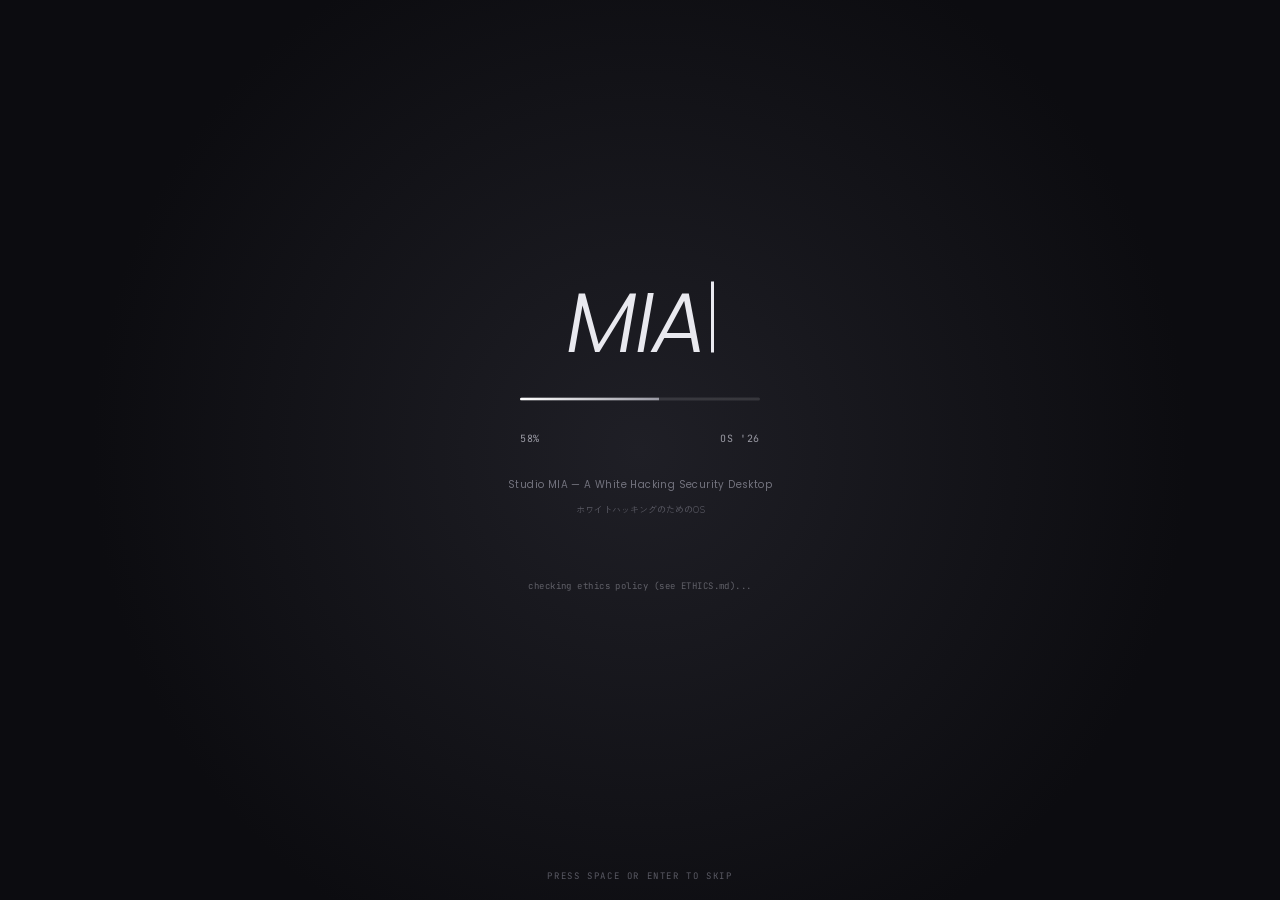
==== mia-os-react.html @ 2aefe8f1 "Sandbox セクションを追加し、mia-os-react をブラウザ向けに移植・書き直し - 旧 React/Babel/360KB バンドル (js/mia-os-react.js) への依存を" ====
<!DOCTYPE html>
<html lang="en">
<head>
<meta charset="UTF-8">
<meta name="viewport" content="width=1200">
<title>MiaOS — White Hacking Security Desktop</title>
<link rel="preconnect" href="https://fonts.googleapis.com">
<link rel="preconnect" href="https://fonts.gstatic.com" crossorigin>
<link href="https://fonts.googleapis.com/css2?family=Poppins:wght@300;400;500;600&family=Zen+Kaku+Gothic+New:wght@400;500&family=JetBrains+Mono:wght@400;500&display=swap" rel="stylesheet">
<style>
:root{
  --t-1:#15151a; --t-2:#3d3d48; --t-3:#73737e; --t-4:#a8a8b2;
  --accent:#15151a; --accent-hover:#000; --accent-soft:rgba(20,20,30,0.08);
  --success:#15151a; --warn:#73737e; --danger:#15151a;
  --surface:rgba(255,255,255,0.62);
  --surface-hi:rgba(255,255,255,0.88);
  --frame:rgba(245,245,248,0.7);
  --frame-hover:rgba(240,240,245,0.9);
  --border:rgba(255,255,255,0.55);
  --border-strong:rgba(255,255,255,0.75);
  --separator:rgba(20,20,30,0.08);
  --hair:rgba(20,20,30,0.06);
  --glass-blur:saturate(180%) blur(40px);
  --glass-shine:linear-gradient(180deg,rgba(255,255,255,0.55),rgba(255,255,255,0) 40%);
  --font-ui:"Poppins","Zen Kaku Gothic New",sans-serif;
  --font-jp:"Zen Kaku Gothic New",sans-serif;
  --font-mono:"JetBrains Mono",ui-monospace,Menlo,Consolas,monospace;
}
*,*:before,*:after{box-sizing:border-box;margin:0;padding:0}
html,body{height:100%;width:100%;overflow:hidden;background:#fff;font-family:var(--font-ui);color:var(--t-1);font-size:13px;-webkit-font-smoothing:antialiased}
button,input,textarea,select{font:inherit;color:inherit}
button{cursor:pointer;background:none;border:0}
a{color:inherit;text-decoration:none}
::selection{background:var(--accent-soft);color:var(--t-1)}

/* ===== Wallpaper ===== */
.wallpaper{position:fixed;inset:0;background:
  radial-gradient(38% 32% at 22% 28%, rgba(20,20,30,0.10), transparent 65%),
  radial-gradient(34% 28% at 78% 18%, rgba(20,20,30,0.07), transparent 65%),
  radial-gradient(42% 32% at 68% 82%, rgba(20,20,30,0.09), transparent 65%),
  radial-gradient(30% 26% at 8% 88%, rgba(20,20,30,0.06), transparent 65%),
  #f6f6f8;z-index:0;overflow:hidden}
.wallpaper:after{content:"";position:absolute;inset:0;pointer-events:none;opacity:.35;background-image:url("data:image/svg+xml;utf8,<svg xmlns='http://www.w3.org/2000/svg' width='220' height='220'><filter id='n'><feTurbulence type='fractalNoise' baseFrequency='.9' numOctaves='2' stitchTiles='stitch'/><feColorMatrix values='0 0 0 0 0 0 0 0 0 0 0 0 0 0 0 0 0 0 .35 0'/></filter><rect width='100%' height='100%' filter='url(%23n)' opacity='.5'/></svg>");mix-blend-mode:multiply}
.wallpaper__mark{position:absolute;left:48px;bottom:14px;font-family:var(--font-ui);font-style:italic;font-weight:300;font-size:160px;color:rgba(20,20,30,0.09);line-height:1;letter-spacing:-0.04em;pointer-events:none;user-select:none;z-index:1}
.wallpaper__vignette{position:absolute;left:0;right:0;bottom:0;height:160px;background:linear-gradient(180deg,rgba(20,20,30,0) 0%,rgba(20,20,30,0.06) 100%);pointer-events:none;z-index:1}

/* ===== Boot ===== */
.boot{position:fixed;inset:0;z-index:9000;background:radial-gradient(circle at 50% 50%,#1f1f26 0%,#0c0c10 70%);display:grid;place-items:center;color:#e9e9ef;transition:opacity .4s,visibility .4s}
.boot.is-done{opacity:0;visibility:hidden;pointer-events:none}
.boot__inner{display:flex;flex-direction:column;align-items:center;gap:32px;transform:translateY(-4%)}
.boot__title{font-size:84px;font-weight:300;font-style:italic;letter-spacing:-0.02em;line-height:1;display:flex;align-items:baseline;color:#e9e9ef}
.boot__cursor{display:inline-block;width:3.4px;height:71px;margin-left:5px;background:#e9e9ef;animation:blink 1.05s steps(2,end) infinite}
@keyframes blink{0%,55%{opacity:1}56%,100%{opacity:0}}
.boot__bar{width:240px;height:3px;border-radius:99px;background:rgba(255,255,255,0.12);overflow:hidden}
.boot__bar-fill{height:100%;width:0;background:linear-gradient(90deg,#fff,#9a9aa4);transition:width .12s linear}
.boot__meta{width:240px;display:flex;justify-content:space-between;font-size:10px;color:#9a9aa4;font-family:var(--font-mono);letter-spacing:.06em}
.boot__sub{font-size:10px;color:#73737e;letter-spacing:.04em}
.boot__sub-ja{font-size:9px;color:#5a5a64;font-family:var(--font-jp);margin-top:-22px}
.boot__loading{font-size:9px;color:rgba(154,154,164,0.55);font-family:var(--font-mono);letter-spacing:.05em;height:14px;margin-top:32px;text-align:center}
.boot__skip{position:absolute;bottom:18px;left:50%;transform:translateX(-50%);font-size:9px;color:#5a5a64;letter-spacing:.18em;text-transform:uppercase;font-family:var(--font-mono)}

/* ===== Menubar ===== */
.menubar{position:fixed;top:0;left:0;right:0;height:32px;z-index:200;background:linear-gradient(180deg,rgba(255,255,255,0.7),rgba(255,255,255,0.4));backdrop-filter:var(--glass-blur);-webkit-backdrop-filter:var(--glass-blur);border-bottom:1px solid rgba(255,255,255,0.45);box-shadow:0 1px 0 rgba(255,255,255,0.6) inset,0 1px 0 rgba(20,20,30,0.06);display:flex;align-items:center;padding:0 14px;font-size:12px;font-weight:500}
.menubar__group{display:flex;align-items:center;gap:0;position:relative}
.menubar__brand{display:flex;align-items:center;gap:8px;padding:0 10px;height:24px;border-radius:6px;font-weight:600;letter-spacing:.02em}
.menubar__brand-mark{width:14px;height:14px;border-radius:50%;background:radial-gradient(circle at 30% 30%,#fff 0%,#d4d4dd 35%,#15151a 100%);box-shadow:0 0 0 1px rgba(0,0,0,0.05)}
.menubar__item{height:24px;padding:0 10px;border-radius:6px;display:inline-flex;align-items:center;color:var(--t-1);font-weight:500;transition:background .15s,color .15s}
.menubar__item:hover,.menubar__item.is-open{background:#15151a;color:#fff}
.menubar__time{font-family:var(--font-mono);font-size:11px;letter-spacing:0;padding:0 10px;color:var(--t-1)}
.menubar__spacer{flex:1}
.menubar__dropdown{position:absolute;top:30px;min-width:240px;background:linear-gradient(180deg,rgba(255,255,255,0.92),rgba(255,255,255,0.78));backdrop-filter:var(--glass-blur);-webkit-backdrop-filter:var(--glass-blur);border:1px solid rgba(255,255,255,0.7);border-radius:10px;box-shadow:0 1px 0 rgba(255,255,255,0.8) inset,0 12px 36px rgba(20,20,30,0.22),0 30px 80px -20px rgba(20,20,30,0.3);padding:6px;font-size:13px;z-index:210}
.menubar__dropdown .row{padding:6px 10px;border-radius:5px;display:flex;justify-content:space-between;align-items:center;color:var(--t-1);cursor:pointer}
.menubar__dropdown .row:hover{background:linear-gradient(#15151a,#000);color:#fff}
.menubar__dropdown .row.dim{color:var(--t-4);pointer-events:none}
.menubar__dropdown .kbd{font-family:var(--font-mono);font-size:11px;color:var(--t-3)}
.menubar__dropdown .row:hover .kbd{color:rgba(255,255,255,0.85)}
.menubar__dropdown .check{width:12px;display:inline-block;text-align:center}
.menubar__dropdown hr{border:0;border-top:1px solid var(--hair);margin:5px 4px}

/* ===== Dock ===== */
.dock-wrap{position:fixed;left:0;right:0;bottom:14px;z-index:150;display:flex;justify-content:center;pointer-events:none}
.dock{display:flex;align-items:flex-end;gap:6px;padding:8px;background:linear-gradient(180deg,rgba(255,255,255,0.55),rgba(255,255,255,0.32));backdrop-filter:var(--glass-blur);-webkit-backdrop-filter:var(--glass-blur);border:1px solid rgba(255,255,255,0.7);border-radius:22px;box-shadow:inset 0 1px 0 rgba(255,255,255,0.85),inset 0 -1px 0 rgba(20,20,30,0.06),0 12px 32px rgba(20,20,30,0.22),0 24px 64px -12px rgba(20,20,30,0.32);pointer-events:auto}
.dock-app{position:relative;width:54px;height:54px;border-radius:13px;display:grid;place-items:center;color:#fff;font-family:var(--font-mono);font-size:18px;font-weight:600;cursor:pointer;transition:transform .25s cubic-bezier(.2,.8,.3,1);box-shadow:inset 0 0 0 1px rgba(255,255,255,0.18),0 4px 12px rgba(0,0,0,0.12);overflow:hidden}
.dock-app:before{content:"";position:absolute;inset:0;background:linear-gradient(rgba(255,255,255,0.35),rgba(255,255,255,0) 45%);border-radius:13px;pointer-events:none}
.dock-app:hover{transform:scale(1.18) translateY(-6px)}
.dock-app__indicator{position:absolute;left:50%;bottom:-7px;transform:translateX(-50%);width:5px;height:5px;border-radius:50%;background:rgba(21,21,26,0.7);opacity:0;transition:opacity .2s}
.dock-app.is-open .dock-app__indicator{opacity:1}
.dock-app__tooltip{position:absolute;left:50%;bottom:calc(100% + 10px);transform:translateX(-50%) translateY(4px);padding:6px 10px;background:rgba(20,20,28,0.85);color:#fff;border-radius:6px;font-size:11px;white-space:nowrap;opacity:0;pointer-events:none;transition:opacity .15s,transform .15s;font-weight:500}
.dock-app__tooltip .ja{font-family:var(--font-jp);opacity:.7;margin-left:6px;font-size:10px}
.dock-app:hover .dock-app__tooltip{opacity:1;transform:translateX(-50%) translateY(0)}
/* tile colors — pure grayscale */
.dock-app[data-id=welcome]{background:linear-gradient(180deg,#3d3d45,#15151a)}
.dock-app[data-id=terminal]{background:linear-gradient(180deg,#1a1a1f,#000)}
.dock-app[data-id=hash]{background:linear-gradient(180deg,#5a5a62,#2a2a30)}
.dock-app[data-id=encoder]{background:linear-gradient(180deg,#4d4d55,#1f1f24)}
.dock-app[data-id=netinfo]{background:linear-gradient(180deg,#56565e,#26262c)}
.dock-app[data-id=portscan]{background:linear-gradient(180deg,#6a6a72,#363640)}
.dock-app[data-id=portref]{background:linear-gradient(180deg,#7a7a82,#42424a)}
.dock-app[data-id=logs]{background:linear-gradient(180deg,#2f2f36,#0d0d12)}
.dock-app[data-id=ethics]{background:linear-gradient(180deg,#84848c,#4a4a52)}
.dock-app[data-id=finder]{background:linear-gradient(180deg,#fafafa,#cfcfd5);color:#15151a;font-size:22px}
.dock-app[data-id=finder]:before{background:linear-gradient(rgba(255,255,255,0.85),rgba(255,255,255,0) 45%)}
.dock-app[data-id=trash]{background:rgba(255,255,255,0.45);box-shadow:inset 0 0 0 1px rgba(20,20,30,0.1),inset 0 1px 0 rgba(255,255,255,0.7),0 4px 12px rgba(0,0,0,0.06);color:#3d3d48}
.dock-app[data-id=trash]:before{background:linear-gradient(rgba(255,255,255,0.65),rgba(255,255,255,0) 40%)}
.dock__sep{align-self:center;width:1px;height:42px;background:rgba(20,20,30,0.14);margin:0 4px}

/* Finder app */
.finder{display:flex;height:100%;margin:-20px -22px;font-size:13px}
.finder__side{width:180px;border-right:1px solid var(--hair);background:rgba(252,252,254,0.7);padding:14px 8px;flex-shrink:0;overflow:auto}
.finder__side h4{font-family:var(--font-mono);font-size:9px;letter-spacing:.18em;text-transform:uppercase;color:var(--t-3);margin:8px 8px 6px;font-weight:500}
.finder__side .item{padding:6px 10px;border-radius:6px;color:var(--t-2);display:flex;align-items:center;gap:8px;font-weight:500;cursor:pointer;font-size:12.5px}
.finder__side .item:hover{background:rgba(20,20,30,0.04);color:var(--t-1)}
.finder__side .item.is-active{background:var(--accent-soft);color:var(--accent)}
.finder__main{flex:1;padding:14px 18px;overflow:auto}
.finder__head{display:flex;justify-content:space-between;align-items:baseline;margin-bottom:10px}
.finder__head h3{font-size:18px;font-weight:500;letter-spacing:-0.01em}
.finder__crumb{color:var(--t-3);font-family:var(--font-mono);font-size:11px}
.finder__grid{display:grid;grid-template-columns:repeat(auto-fill,minmax(98px,1fr));gap:14px;padding:6px 0}
.finder__cell{display:flex;flex-direction:column;align-items:center;gap:6px;cursor:pointer;padding:6px 4px;border-radius:8px;transition:background .15s}
.finder__cell:hover{background:rgba(20,20,30,0.04)}
.finder__cell .ico{width:54px;height:54px;border-radius:10px;background:linear-gradient(180deg,#e8e8ee,#bcbcc4);display:grid;place-items:center;font-family:var(--font-mono);font-size:13px;font-weight:600;color:#fff;box-shadow:inset 0 0 0 1px rgba(255,255,255,0.4),0 2px 6px rgba(0,0,0,0.08)}
.finder__cell .ico.folder{background:linear-gradient(180deg,#5a5a62,#15151a)}
.finder__cell .ico.app{background:linear-gradient(180deg,#646464,#15151a);font-size:18px}
.finder__cell .ico.file{background:linear-gradient(180deg,#fff,#cfcfd5);color:var(--t-1)}
.finder__cell .name{font-size:11px;color:var(--t-1);text-align:center;line-height:1.3;word-break:break-all}

/* ===== Window ===== */
.windows{position:fixed;inset:32px 0 0;z-index:50;pointer-events:none}
.window{position:absolute;background:linear-gradient(180deg,rgba(255,255,255,0.82),rgba(255,255,255,0.6));backdrop-filter:var(--glass-blur);-webkit-backdrop-filter:var(--glass-blur);border:1px solid rgba(255,255,255,0.7);border-radius:14px;box-shadow:inset 0 1px 0 rgba(255,255,255,0.85),inset 0 -1px 0 rgba(20,20,30,0.04),0 12px 32px rgba(20,20,30,0.22),0 60px 120px -20px rgba(20,20,30,0.32);display:flex;flex-direction:column;pointer-events:auto;overflow:hidden;animation:winIn .3s cubic-bezier(.2,.8,.3,1)}
@keyframes winIn{from{opacity:0;transform:scale(.94) translateY(8px)}to{opacity:1;transform:scale(1) translateY(0)}}
.window.is-closing{animation:winOut .22s cubic-bezier(.4,0,.6,1) forwards}
@keyframes winOut{to{opacity:0;transform:scale(.96) translateY(4px)}}
.window__chrome{height:38px;flex-shrink:0;display:flex;align-items:center;padding:0 12px;gap:0;background:linear-gradient(rgba(255,255,255,0.6),rgba(255,255,255,0.1));border-bottom:1px solid rgba(20,20,30,0.06);user-select:none;cursor:grab}
.window__chrome.is-dragging{cursor:grabbing}
.tlights{flex-shrink:0;width:78px;display:flex;gap:8px}
.tl{width:12px;height:12px;border-radius:50%;display:grid;place-items:center;cursor:pointer;box-shadow:inset 0 0 0 .5px rgba(0,0,0,0.18)}
.tl[data-act=close]{background:#bcbcc4}
.tl[data-act=min]{background:#cfcfd5}
.tl[data-act=max]{background:#bcbcc4}
.window__chrome:hover .tl[data-act=close]{background:#15151a}
.window__chrome:hover .tl[data-act=min]{background:#3d3d48}
.window__chrome:hover .tl[data-act=max]{background:#73737e}
.window__chrome:hover .tl svg{stroke:#fff}
.tl svg{width:8px;height:8px;opacity:0;transition:opacity .15s}
.window__chrome:hover .tl svg{opacity:1}
.window__title{flex:1;text-align:center;font-weight:600;font-size:13px;color:var(--t-1);white-space:nowrap;overflow:hidden;text-overflow:ellipsis}
.window__title .ja{font-family:var(--font-jp);color:var(--t-3);font-size:11px;font-weight:500;margin-left:6px}
.window__chrome-spacer{width:78px;flex-shrink:0}
.window__body{flex:1;background:rgba(255,255,255,0.58);overflow:auto;padding:20px 22px}
.window__body::-webkit-scrollbar,.scroll::-webkit-scrollbar{width:9px;height:9px}
.window__body::-webkit-scrollbar-thumb,.scroll::-webkit-scrollbar-thumb{background:rgba(20,20,30,0.18);border-radius:99px}

/* ===== Common widgets ===== */
.app-header{display:flex;flex-direction:column;gap:4px;margin-bottom:14px}
.app-header h1{font-size:24px;font-weight:500;letter-spacing:-0.01em;color:var(--t-1);line-height:1.1}
.app-header h1 .scale{font-size:1em}
.app-sub{color:var(--t-3);font-size:12px;font-family:var(--font-mono);letter-spacing:.04em}
.hr{height:1px;background:var(--separator);margin:14px 0}
.muted{color:var(--t-3)}
.dim{color:var(--t-4)}
.accent{color:var(--accent)}
.warn{color:var(--warn)}
.danger{color:var(--danger)}
.success{color:var(--success)}
.label{font-family:var(--font-mono);font-size:10px;letter-spacing:.18em;text-transform:uppercase;color:var(--t-3);margin-bottom:6px;display:block}
.input,.textarea{width:100%;padding:9px 11px;border:1px solid rgba(20,20,30,0.08);background:rgba(245,245,248,0.85);color:var(--t-1);border-radius:8px;outline:none;font-size:13px;transition:background .15s,border-color .15s,box-shadow .15s}
.input:focus,.textarea:focus{background:rgba(240,240,245,0.95);border-color:rgba(58,77,255,0.45);box-shadow:0 0 0 3px rgba(58,77,255,0.1)}
.textarea{resize:vertical;font-family:var(--font-mono);min-height:120px;line-height:1.5}
.textarea--mono{font-family:var(--font-mono)}
.btn{display:inline-flex;align-items:center;gap:6px;padding:8px 14px;border-radius:8px;background:#15151a;color:#fff;font-size:12px;font-weight:500;transition:background .15s,transform .15s}
.btn:hover{background:#3d3d48;transform:translateY(-1px)}
.btn:active{background:#0a0a0c;transform:translateY(0)}
.btn--ghost{background:transparent;color:var(--t-1);border:1px solid rgba(20,20,30,0.12)}
.btn--ghost:hover{background:rgba(20,20,30,0.04)}
.btn--accent{background:var(--accent)}
.btn--accent:hover{background:var(--accent-hover)}
.btn--danger{background:var(--danger)}
.btn[disabled]{opacity:.4;pointer-events:none}
.btn-row{display:flex;gap:8px;flex-wrap:wrap;margin:10px 0}
.kv-table{width:100%;border-collapse:collapse;font-size:12px}
.kv-table th,.kv-table td{text-align:left;padding:8px 10px;border-bottom:1px solid var(--hair)}
.kv-table th{font-family:var(--font-mono);font-size:10px;letter-spacing:.14em;text-transform:uppercase;color:var(--t-3);font-weight:500;background:rgba(245,245,248,0.6);position:sticky;top:0}
.kv-table td.mono{font-family:var(--font-mono);font-size:11px}
.tag{display:inline-flex;align-items:center;padding:2px 8px;border-radius:99px;font-family:var(--font-mono);font-size:10px;letter-spacing:.08em;background:rgba(20,20,30,0.06);color:var(--t-2)}
.banner{padding:10px 12px;border-radius:8px;border:1px solid rgba(20,20,30,0.12);background:rgba(20,20,30,0.04);color:var(--t-2);font-size:11.5px;line-height:1.6;margin:10px 0;backdrop-filter:blur(8px);-webkit-backdrop-filter:blur(8px)}
.banner.warn{border-color:rgba(20,20,30,0.18);background:rgba(20,20,30,0.06);color:var(--t-2)}
.banner.warn:before{content:"⚠ ";color:var(--t-1);font-weight:600}
.banner.danger{border-color:rgba(20,20,30,0.3);background:rgba(20,20,30,0.08);color:var(--t-1);font-weight:500}
.banner.danger:before{content:"! ";color:var(--t-1);font-weight:700}
.banner b{color:var(--t-1);font-weight:600}
.code{font-family:var(--font-mono);font-size:11.5px;line-height:1.6;background:rgba(20,20,30,0.04);padding:10px 12px;border-radius:8px;white-space:pre-wrap;word-break:break-all}

/* ===== Spotlight ===== */
.spot-back{position:fixed;inset:0;z-index:300;background:rgba(20,20,28,0.18);backdrop-filter:blur(8px);-webkit-backdrop-filter:blur(8px);display:flex;justify-content:center;padding-top:18vh;opacity:0;visibility:hidden;transition:opacity .18s,visibility .18s}
.spot-back.is-open{opacity:1;visibility:visible}
.spot{width:560px;max-width:90vw;background:linear-gradient(180deg,rgba(255,255,255,0.92),rgba(255,255,255,0.78));backdrop-filter:var(--glass-blur);-webkit-backdrop-filter:var(--glass-blur);border:1px solid rgba(255,255,255,0.7);border-radius:14px;box-shadow:inset 0 1px 0 rgba(255,255,255,0.85),0 1px 0 rgba(255,255,255,0.4),0 30px 80px rgba(20,20,30,0.3),0 60px 120px -20px rgba(20,20,30,0.4);transform:scale(.96) translateY(-6px);transition:transform .18s cubic-bezier(.2,.8,.3,1);overflow:hidden}
.spot-back.is-open .spot{transform:scale(1) translateY(0)}
.spot__input{width:100%;padding:18px 22px;font-size:22px;font-style:italic;font-weight:300;font-family:var(--font-ui);background:transparent;border:0;outline:none;color:var(--t-1)}
.spot__input::placeholder{color:var(--t-4)}
.spot__results{max-height:50vh;overflow:auto;border-top:1px solid var(--hair)}
.spot__row{display:grid;grid-template-columns:32px 1fr auto;align-items:center;gap:14px;padding:10px 16px;font-size:13px;cursor:pointer}
.spot__row:hover,.spot__row.is-active{background:linear-gradient(#15151a,#000);color:#fff}
.spot__row .ico{width:28px;height:28px;border-radius:7px;background:#15151a;color:#fff;display:grid;place-items:center;font-family:var(--font-mono);font-weight:600;font-size:11px}
.spot__row .name{font-weight:500}
.spot__row .ja{color:var(--t-3);font-family:var(--font-jp);margin-left:8px;font-size:11px}
.spot__row.is-active .ja{color:rgba(255,255,255,0.78)}
.spot__row .kbd{font-family:var(--font-mono);font-size:11px;color:var(--t-3)}
.spot__row.is-active .kbd{color:rgba(255,255,255,0.78)}
.spot__empty{padding:18px 22px;color:var(--t-3);font-size:12px}

/* ===== Notification ===== */
.notif{position:fixed;top:42px;right:14px;z-index:180;width:300px;background:rgba(255,255,255,0.92);backdrop-filter:blur(28px);-webkit-backdrop-filter:blur(28px);border:1px solid rgba(255,255,255,0.55);border-radius:13px;padding:12px 14px;box-shadow:0 4px 12px rgba(20,20,30,0.12);transform:translateX(calc(100% + 30px));opacity:0;transition:transform .35s cubic-bezier(.2,.8,.3,1),opacity .35s}
.notif.is-open{transform:translateX(0);opacity:1}
.notif__title{display:flex;justify-content:space-between;font-size:12px;font-weight:600;color:var(--t-1)}
.notif__time{font-family:var(--font-mono);color:var(--t-3);font-size:9px;font-weight:400}
.notif__body{margin-top:4px;font-size:11.5px;color:var(--t-2);line-height:1.55}
.notif__body .ja{font-family:var(--font-jp);color:var(--t-3);display:block;margin-top:4px;font-size:11px}

/* ===== App-specific ===== */
/* Terminal */
.term{display:flex;flex-direction:column;height:100%;font-family:var(--font-mono);font-size:12px}
.term__scroll{flex:1;overflow:auto;line-height:1.55;padding:0 4px;white-space:pre-wrap;word-break:break-word}
.term__line{padding:0;margin:0}
.term__prompt-line{color:var(--accent)}
.term__input-row{display:flex;align-items:center;gap:8px;padding-top:10px;border-top:1px solid var(--hair);margin-top:8px}
.term__prompt{color:var(--accent);font-weight:500}
.term__input{flex:1;background:transparent;border:0;outline:none;font-family:inherit;font-size:inherit;color:var(--t-1);padding:4px 0}

/* Hash Tool */
.hash-out{display:grid;grid-template-columns:80px 1fr;gap:10px;align-items:center;margin-top:6px}
.hash-out .lbl{font-family:var(--font-mono);font-size:11px;letter-spacing:.05em}
.hash-out .lbl.warn{color:var(--warn)}
.hash-out .lbl.acc{color:var(--accent)}
.hash-out input{font-family:var(--font-mono);font-size:11px;padding:6px 9px;background:rgba(245,245,248,0.85);border:1px solid rgba(20,20,30,0.06);border-radius:6px;color:var(--t-2)}
.cmp-status{padding:6px 10px;border-radius:6px;font-family:var(--font-mono);font-size:11px;display:inline-block}

/* Encoder */
.enc-modes{display:flex;gap:14px;flex-wrap:wrap;margin-bottom:8px}
.enc-modes label{display:inline-flex;align-items:center;gap:6px;cursor:pointer;font-size:12px}
.enc-modes input{accent-color:var(--accent)}

/* Net Info */
.net-table{width:100%;font-size:11px;font-family:var(--font-mono);border-collapse:collapse}
.net-table th,.net-table td{padding:6px 8px;text-align:left;border-bottom:1px solid var(--hair)}
.net-table th{font-size:10px;text-transform:uppercase;letter-spacing:.12em;color:var(--t-3);font-weight:500;background:rgba(245,245,248,0.6)}
.net-fam{font-weight:600}
.net-fam.ipv4{color:var(--t-1)}
.net-fam.ipv6{color:var(--t-2);font-style:italic}
.net-fam.mac{color:var(--t-3);letter-spacing:.05em}
.net-flags{color:var(--t-3);font-size:10px}

/* Port Scanner */
.ps-grid{display:grid;grid-template-columns:140px 1fr;gap:10px 14px;align-items:center;margin:10px 0}
.ps-progress{height:4px;background:rgba(20,20,30,0.08);border-radius:99px;overflow:hidden;margin:6px 0;position:relative}
.ps-progress__fill{height:100%;width:0;background:var(--accent);transition:width .15s}
.ps-progress__label{position:absolute;left:50%;top:-18px;transform:translateX(-50%);font-family:var(--font-mono);font-size:10px;color:var(--t-3)}
.ps-results{margin-top:8px}
.ps-modal-back{position:fixed;inset:0;background:rgba(20,20,28,0.4);backdrop-filter:blur(6px);-webkit-backdrop-filter:blur(6px);z-index:400;display:grid;place-items:center}
.ps-modal{width:480px;max-width:92vw;background:linear-gradient(180deg,rgba(255,255,255,0.94),rgba(255,255,255,0.8));backdrop-filter:var(--glass-blur);-webkit-backdrop-filter:var(--glass-blur);border:1px solid rgba(255,255,255,0.75);border-radius:14px;padding:24px;box-shadow:inset 0 1px 0 rgba(255,255,255,0.85),0 30px 80px rgba(20,20,30,0.35)}
.ps-modal h3{color:var(--t-1);font-size:16px;font-weight:600;margin-bottom:6px}
.ps-modal .ja{color:var(--t-3);font-family:var(--font-jp);font-size:13px;margin-bottom:14px}
.ps-modal .body{font-size:12px;color:var(--t-2);line-height:1.6;margin:14px 0}

/* Port Reference */
.pr-search{margin:8px 0 12px}
.pr-table{width:100%;border-collapse:collapse;font-size:12px}
.pr-table th,.pr-table td{padding:7px 10px;text-align:left;border-bottom:1px solid var(--hair)}
.pr-table th{position:sticky;top:0;background:rgba(248,248,250,0.95);font-family:var(--font-mono);font-size:10px;letter-spacing:.14em;text-transform:uppercase;color:var(--t-3);font-weight:500;z-index:1}
.pr-table td.num{font-family:var(--font-mono);width:60px}
.pr-table td.proto{font-family:var(--font-mono);width:60px;color:var(--accent)}
.pr-table td.svc{font-family:var(--font-mono);width:140px}
.pr-table td.note{color:var(--t-2);font-size:11.5px}
.pr-wrap{height:calc(100% - 90px);overflow:auto;border:1px solid var(--hair);border-radius:8px}

/* Log Viewer */
.log-row{display:grid;grid-template-columns:160px 1fr 100px;gap:8px;align-items:center;margin-bottom:8px}
.log-tools{display:flex;gap:8px;align-items:center;margin-bottom:6px;flex-wrap:wrap}
.log-tools label{font-size:11px;color:var(--t-2);display:inline-flex;align-items:center;gap:4px}
.log-pane{font-family:var(--font-mono);font-size:11px;line-height:1.55;background:rgba(20,20,30,0.02);border:1px solid var(--hair);border-radius:8px;padding:10px 12px;overflow:auto;height:calc(100% - 130px);white-space:pre}
.log-line{display:flex;gap:14px}
.log-num{color:var(--t-4);text-align:right;width:42px;flex-shrink:0;user-select:none}
.log-content{flex:1;color:var(--t-1);white-space:pre-wrap;word-break:break-word}
.log-status-line{margin-top:6px;font-family:var(--font-mono);font-size:11px;color:var(--accent)}

/* Welcome */
.welcome-keys{width:100%;border-collapse:collapse;font-size:12px;margin-top:6px}
.welcome-keys td{padding:7px 10px;border-bottom:1px solid var(--hair)}
.welcome-keys td:first-child{width:160px;font-family:var(--font-mono);color:var(--t-1)}
.welcome-keys td:last-child{color:var(--t-2)}
.welcome-keys td .ja{color:var(--t-3);font-family:var(--font-jp);display:block;font-size:11px;margin-top:1px}

/* Ethics */
.ethics-list{counter-reset:r;list-style:none;display:flex;flex-direction:column;gap:14px;padding:0}
.ethics-list li{padding-left:30px;position:relative;line-height:1.65;font-size:13px;color:var(--t-1)}
.ethics-list li:before{counter-increment:r;content:counter(r) ".";position:absolute;left:0;top:0;font-family:var(--font-mono);color:var(--accent);font-weight:600}
.ethics-list .ja{display:block;color:var(--t-3);font-family:var(--font-jp);font-size:11.5px;margin-top:3px;line-height:1.7}
.ethics-quote{margin-top:18px;padding-top:14px;border-top:1px solid var(--hair);color:var(--t-4);font-style:italic;font-size:12px}
</style>
</head>
<body>
<div class="wallpaper"><div class="wallpaper__mark">mia</div><div class="wallpaper__vignette"></div></div>
<div id="root"></div>

<script>
(() => {
'use strict';

// ====================================================================
// i18n
// ====================================================================
const I18N = {
  Welcome:           {en:"Welcome",                                     ja:"ようこそ"},
  WelcomeSub:        {en:"MiaOS — White Hacking Security Desktop",      ja:"MiaOS — ホワイトハッキング・セキュリティ・デスクトップ"},
  BootSub:           {en:"Studio MIA — A White Hacking Security Desktop", ja:"ホワイトハッキングのためのOS"},
  BootSkip:          {en:"press space or enter to skip",                ja:"Space / Enter でスキップ"},
  SpotlightHint:     {en:"Search apps... (e.g. hash, encoder)",         ja:"アプリを検索... (例: hash, encoder)"},
  SpotlightNoMatch:  {en:"no match",                                    ja:"一致するアプリがありません"},
  FileMenu:          {en:"File",   ja:"ファイル"},
  HelpMenu:          {en:"Help",   ja:"ヘルプ"},
  OpenSpotlight:     {en:"Open Spotlight",            ja:"検索を開く"},
  CloseAllWindows:   {en:"Close All Windows",         ja:"すべてのウィンドウを閉じる"},
  NewWindow:         {en:"New Window",                ja:"新しいウィンドウ"},
  Print:             {en:"Print...",                  ja:"印刷..."},
  Language:          {en:"言語 / Language",           ja:"Language / 言語"},
  EthicsTitle:       {en:"Code of Conduct",           ja:"行動規範"},
  EthicsSub:         {en:"white hacking = using your skill to NOT break things",
                      ja:"ホワイトハッキング = スキルを「壊さない」ために使うこと"},
  NotifTitle:        {en:"MIA OS — Welcome",          ja:"MIA OS — ようこそ"},
  NotifBody:         {en:"Press Cmd/Ctrl+K to open Spotlight. See ETHICS.md before scanning.",
                      ja:"Cmd/Ctrl+K で検索を開けます。スキャン前に行動規範をご確認ください。"}
};
let LANG = 'en';
const t = (k) => I18N[k] ? I18N[k][LANG] : k;
const tx = (en, ja) => (LANG === 'ja' ? ja : en);

// ====================================================================
// App registry
// ====================================================================
const APPS = [
  { id:'welcome',  title:'Welcome',         titleJa:'ようこそ',     icon:'@',  w:780, h:520 },
  { id:'terminal', title:'Terminal',        titleJa:'端末',         icon:'>_', w:820, h:520 },
  { id:'hash',     title:'Hash Tool',       titleJa:'ハッシュ',     icon:'#',  w:760, h:540 },
  { id:'encoder',  title:'Encoder',         titleJa:'エンコーダ',   icon:'{}', w:780, h:540 },
  { id:'netinfo',  title:'Net Info',        titleJa:'ネット情報',   icon:'()', w:780, h:540 },
  { id:'portscan', title:'Port Scanner',    titleJa:'ポート調査',   icon:'::', w:800, h:580 },
  { id:'portref',  title:'Port Reference',  titleJa:'ポート一覧',   icon:'?',  w:760, h:560 },
  { id:'logs',     title:'Log Viewer',      titleJa:'ログ閲覧',     icon:'/',  w:820, h:580 },
  { id:'ethics',   title:'Code of Conduct', titleJa:'行動規範',     icon:'!',  w:760, h:560 },
];
// Extras kept from the original mia-os-react: Finder + Trash. Not part of Cmd+1-9.
const EXTRAS = [
  { id:'finder',   title:'Finder',          titleJa:'ファインダ',   icon:'☺',  w:760, h:520 },
  { id:'trash',    title:'Trash',           titleJa:'ゴミ箱',       icon:'',   w:0,   h:0  },
];
const APP_BY_ID = Object.fromEntries([...APPS, ...EXTRAS].map(a => [a.id, a]));

// ====================================================================
// Utilities
// ====================================================================
const $ = (sel, root=document) => root.querySelector(sel);
const el = (tag, attrs={}, ...children) => {
  const e = document.createElement(tag);
  for (const [k, v] of Object.entries(attrs)) {
    if (k === 'class') e.className = v;
    else if (k === 'style' && typeof v === 'object') Object.assign(e.style, v);
    else if (k.startsWith('on') && typeof v === 'function') e.addEventListener(k.slice(2).toLowerCase(), v);
    else if (v === true) e.setAttribute(k, '');
    else if (v === false || v == null) {}
    else e.setAttribute(k, v);
  }
  for (const c of children) {
    if (c == null || c === false) continue;
    e.appendChild(typeof c === 'string' ? document.createTextNode(c) : c);
  }
  return e;
};
const escapeHtml = (s) => String(s).replace(/[&<>"']/g, c => ({'&':'&amp;','<':'&lt;','>':'&gt;','"':'&quot;',"'":'&#39;'}[c]));

// ====================================================================
// Hashing — MD5 (RFC 1321) + WebCrypto for SHA-1/256
// ====================================================================
function md5(input) {
  // Compact MD5 implementation (string in, hex out, UTF-8 encoded)
  const bytes = new TextEncoder().encode(input);
  const len = bytes.length;
  const wordCount = (((len + 8) >>> 6) + 1) << 4;
  const x = new Uint32Array(wordCount);
  for (let i = 0; i < len; i++) x[i >> 2] |= bytes[i] << ((i & 3) << 3);
  x[len >> 2] |= 0x80 << ((len & 3) << 3);
  x[wordCount - 2] = len << 3;
  let a = 0x67452301, b = 0xefcdab89, c = 0x98badcfe, d = 0x10325476;
  const S = [7,12,17,22, 5,9,14,20, 4,11,16,23, 6,10,15,21];
  const K = new Uint32Array(64);
  for (let i = 0; i < 64; i++) K[i] = Math.floor(Math.abs(Math.sin(i + 1)) * 4294967296);
  const rol = (n, s) => (n << s) | (n >>> (32 - s));
  for (let i = 0; i < x.length; i += 16) {
    let A = a, B = b, C = c, D = d;
    for (let j = 0; j < 64; j++) {
      let F, g;
      if (j < 16)      { F = (B & C) | (~B & D); g = j; }
      else if (j < 32) { F = (D & B) | (~D & C); g = (5*j + 1) & 15; }
      else if (j < 48) { F = B ^ C ^ D;          g = (3*j + 5) & 15; }
      else             { F = C ^ (B | ~D);       g = (7*j) & 15; }
      const tmp = D; D = C; C = B;
      B = (B + rol((A + F + K[j] + x[i + g]) | 0, S[(j>>4)*4 + (j&3)])) | 0;
      A = tmp;
    }
    a = (a + A) | 0; b = (b + B) | 0; c = (c + C) | 0; d = (d + D) | 0;
  }
  const toHex = (n) => Array.from({length:4}, (_,k) => ((n >>> (k*8)) & 0xff).toString(16).padStart(2,'0')).join('');
  return toHex(a) + toHex(b) + toHex(c) + toHex(d);
}
async function sha(algo, input) {
  const buf = new TextEncoder().encode(input);
  const hash = await crypto.subtle.digest(algo, buf);
  return Array.from(new Uint8Array(hash)).map(b => b.toString(16).padStart(2,'0')).join('');
}

// ====================================================================
// Encoding
// ====================================================================
function encUtf8(s) { return new TextEncoder().encode(s); }
function decUtf8(b) { return new TextDecoder('utf-8',{fatal:true}).decode(b); }
function b64encode(s) {
  const bytes = encUtf8(s);
  let bin = '';
  for (let i = 0; i < bytes.length; i++) bin += String.fromCharCode(bytes[i]);
  return btoa(bin);
}
function b64decode(s) {
  // strip whitespace, validate
  const cleaned = s.replace(/\s+/g, '');
  if (!/^[A-Za-z0-9+/]*={0,2}$/.test(cleaned)) throw new Error('invalid base64');
  const bin = atob(cleaned);
  const bytes = new Uint8Array(bin.length);
  for (let i = 0; i < bin.length; i++) bytes[i] = bin.charCodeAt(i);
  return decUtf8(bytes);
}
function hexEncode(s) {
  return Array.from(encUtf8(s)).map(b => b.toString(16).padStart(2,'0')).join('');
}
function hexDecode(s) {
  const cleaned = s.replace(/[\s:]+/g, '');
  if (cleaned.length === 0 || cleaned.length % 2 !== 0 || /[^0-9a-fA-F]/.test(cleaned)) throw new Error('invalid hex');
  const bytes = new Uint8Array(cleaned.length / 2);
  for (let i = 0; i < bytes.length; i++) bytes[i] = parseInt(cleaned.substr(i*2, 2), 16);
  return decUtf8(bytes);
}
function urlEncode(s) {
  return encodeURIComponent(s);
}
function urlDecode(s) {
  return decodeURIComponent(s.replace(/\+/g, ' '));
}
function rot13(s) {
  return s.replace(/[a-zA-Z]/g, c => {
    const a = c <= 'Z' ? 65 : 97;
    return String.fromCharCode((c.charCodeAt(0) - a + 13) % 26 + a);
  });
}

// ====================================================================
// State + Window manager
// ====================================================================
const state = {
  bootDone: false,
  windows: [],          // { id, x, y, w, h, z, el, instance }
  focusedId: null,
  topZ: 100,
  staggerX: 100,
  staggerY: 90,
  spotlightOpen: false,
  spotlightQuery: '',
  spotlightActive: 0,
  notifShown: false,
  langMenuOpen: false,
};

function nextStagger() {
  const x = state.staggerX, y = state.staggerY;
  state.staggerX += 30; state.staggerY += 24;
  if (state.staggerX > 360) state.staggerX = 100;
  if (state.staggerY > 240) state.staggerY = 90;
  return { x, y };
}

function focusWindow(id) {
  state.focusedId = id;
  const w = state.windows.find(w => w.id === id);
  if (!w) return;
  state.topZ += 1;
  w.z = state.topZ;
  w.el.style.zIndex = w.z;
  for (const ww of state.windows) ww.el.classList.toggle('is-focused', ww.id === id);
}

function openWindow(id) {
  const meta = APP_BY_ID[id];
  if (!meta) return;
  const existing = state.windows.find(w => w.id === id);
  if (existing) { focusWindow(id); return; }
  const { x, y } = nextStagger();
  const win = createWindowEl(meta, x, y);
  document.querySelector('.windows').appendChild(win.el);
  state.windows.push(win);
  focusWindow(id);
  updateDockIndicators();
}

function onDockClick(id) {
  // Trash is a no-op tile (matches original mia-os-react behavior)
  if (id === 'trash') return;
  openWindow(id);
}

function closeWindow(id) {
  const i = state.windows.findIndex(w => w.id === id);
  if (i < 0) return;
  const w = state.windows[i];
  w.el.classList.add('is-closing');
  setTimeout(() => {
    w.instance && w.instance.dispose && w.instance.dispose();
    w.el.remove();
    state.windows.splice(state.windows.indexOf(w), 1);
    if (state.focusedId === id) {
      state.focusedId = state.windows.length ? state.windows[state.windows.length-1].id : null;
    }
    updateDockIndicators();
  }, 220);
}

function closeAllWindows() {
  for (const w of [...state.windows]) closeWindow(w.id);
}

function updateDockIndicators() {
  document.querySelectorAll('.dock-app').forEach(a => {
    const id = a.dataset.id;
    a.classList.toggle('is-open', state.windows.some(w => w.id === id));
  });
}

function createWindowEl(meta, x, y) {
  const winEl = el('div', { class:'window', style:{ left:x+'px', top:y+'px', width:meta.w+'px', height:meta.h+'px' }});
  const closeIco = '<svg viewBox="0 0 8 8" fill="none" stroke="rgba(0,0,0,0.6)" stroke-width="1"><line x1="2" y1="2" x2="6" y2="6"/><line x1="6" y1="2" x2="2" y2="6"/></svg>';
  const minIco   = '<svg viewBox="0 0 8 8" fill="none" stroke="rgba(0,0,0,0.6)" stroke-width="1"><line x1="2" y1="4" x2="6" y2="4"/></svg>';
  const maxIco   = '<svg viewBox="0 0 8 8" fill="none" stroke="rgba(0,0,0,0.6)" stroke-width="1"><polyline points="2 5 2 2 5 2"/><polyline points="3 6 6 6 6 3"/></svg>';
  winEl.innerHTML = `
    <div class="window__chrome">
      <div class="tlights">
        <span class="tl" data-act="close">${closeIco}</span>
        <span class="tl" data-act="min">${minIco}</span>
        <span class="tl" data-act="max">${maxIco}</span>
      </div>
      <div class="window__title">${escapeHtml(meta.title)}<span class="ja">${escapeHtml(meta.titleJa)}</span></div>
      <div class="window__chrome-spacer"></div>
    </div>
    <div class="window__body"></div>
  `;
  const body = winEl.querySelector('.window__body');
  const chrome = winEl.querySelector('.window__chrome');
  // close button
  winEl.querySelector('.tl[data-act=close]').addEventListener('click', (e) => { e.stopPropagation(); closeWindow(meta.id); });
  winEl.querySelector('.tl[data-act=min]').addEventListener('click', (e) => { e.stopPropagation(); closeWindow(meta.id); });
  winEl.querySelector('.tl[data-act=max]').addEventListener('click', (e) => { e.stopPropagation(); /* no-op */ });
  // focus on click
  winEl.addEventListener('mousedown', () => focusWindow(meta.id));
  // drag
  let drag = null;
  chrome.addEventListener('mousedown', (e) => {
    if (e.target.closest('.tl')) return;
    chrome.classList.add('is-dragging');
    const rect = winEl.getBoundingClientRect();
    drag = { dx: e.clientX - rect.left, dy: e.clientY - rect.top };
    e.preventDefault();
  });
  window.addEventListener('mousemove', (e) => {
    if (!drag) return;
    const wrap = document.querySelector('.windows').getBoundingClientRect();
    let nx = e.clientX - wrap.left - drag.dx;
    let ny = e.clientY - wrap.top - drag.dy;
    nx = Math.max(0, Math.min(wrap.width - 80, nx));
    ny = Math.max(0, Math.min(wrap.height - 30, ny));
    winEl.style.left = nx + 'px';
    winEl.style.top = ny + 'px';
  });
  window.addEventListener('mouseup', () => { if (drag) { drag = null; chrome.classList.remove('is-dragging'); }});

  const winRec = { id: meta.id, el: winEl, z: 0, instance: null };
  // Mount the app
  const mounter = APP_MOUNTERS[meta.id];
  winRec.instance = mounter ? mounter(body) : null;
  return winRec;
}

// ====================================================================
// Boot screen
// ====================================================================
function startBoot() {
  const boot = el('div', { class:'boot' });
  boot.innerHTML = `
    <div class="boot__inner">
      <div class="boot__title">MIA<span class="boot__cursor"></span></div>
      <div class="boot__bar"><div class="boot__bar-fill"></div></div>
      <div class="boot__meta"><span class="boot__pct">0%</span><span>OS '26</span></div>
      <div class="boot__sub" data-en="Studio MIA — A White Hacking Security Desktop">Studio MIA — A White Hacking Security Desktop</div>
      <div class="boot__sub-ja">ホワイトハッキングのためのOS</div>
      <div class="boot__loading">preparing window manager...</div>
    </div>
    <div class="boot__skip">press space or enter to skip</div>
  `;
  document.body.appendChild(boot);
  const fill = boot.querySelector('.boot__bar-fill');
  const pct = boot.querySelector('.boot__pct');
  const loading = boot.querySelector('.boot__loading');
  const messages = [
    [0.00,'preparing window manager...'],
    [0.35,'loading theme...'],
    [0.70,'warming up SHA-256 self-test...'],
    [1.05,'registering apps...'],
    [1.40,'checking ethics policy (see ETHICS.md)...'],
    [1.75,'polishing the wallpaper...'],
    [2.10,'ready -> launching desktop'],
  ];
  const total = 2.6;
  const start = performance.now();
  let done = false;
  function finish() {
    if (done) return; done = true;
    boot.classList.add('is-done');
    setTimeout(() => boot.remove(), 500);
    state.bootDone = true;
    onBootComplete();
  }
  function tick() {
    if (done) return;
    const t = (performance.now() - start) / 1000;
    const p = Math.min(1, t / total);
    fill.style.width = (p * 100) + '%';
    pct.textContent = Math.round(p * 100) + '%';
    let msg = messages[0][1];
    for (const [tt, m] of messages) if (t >= tt) msg = m;
    if (loading.textContent !== msg) loading.textContent = msg;
    if (p >= 1) finish(); else requestAnimationFrame(tick);
  }
  requestAnimationFrame(tick);
  const skip = (e) => {
    if (e.type === 'click' || e.code === 'Space' || e.code === 'Enter' || e.code === 'Escape') {
      finish();
      window.removeEventListener('keydown', skip);
      boot.removeEventListener('click', skip);
    }
  };
  window.addEventListener('keydown', skip);
  boot.addEventListener('click', skip);
}

function onBootComplete() {
  buildShell();
  setTimeout(() => openWindow('welcome'), 200);
  setTimeout(showWelcomeNotif, 600);
}

// ====================================================================
// Shell (menubar, dock, windows root)
// ====================================================================
function buildShell() {
  const root = $('#root');
  root.innerHTML = '';

  // Menubar
  const mb = el('div', { class:'menubar' });
  mb.innerHTML = `
    <div class="menubar__group">
      <div class="menubar__brand"><span class="menubar__brand-mark"></span>STUDIO MIA</div>
      <div class="menubar__item" data-menu="file">${t('FileMenu')}</div>
      <div class="menubar__item" data-menu="help">${t('HelpMenu')}</div>
      <div class="menubar__item" data-menu="lang">${t('Language')}</div>
    </div>
    <div class="menubar__spacer"></div>
    <div class="menubar__time"></div>
  `;
  root.appendChild(mb);

  // dropdowns wired on click
  let openMenu = null;
  const closeMenu = () => { if (openMenu) { openMenu.remove(); openMenu = null; mb.querySelectorAll('.menubar__item').forEach(i => i.classList.remove('is-open')); }};
  mb.querySelectorAll('.menubar__item[data-menu]').forEach(item => {
    item.addEventListener('click', (e) => {
      e.stopPropagation();
      const id = item.dataset.menu;
      if (openMenu && openMenu.dataset.id === id) { closeMenu(); return; }
      closeMenu();
      const dd = buildDropdown(id, item.getBoundingClientRect());
      dd.dataset.id = id;
      mb.appendChild(dd);
      item.classList.add('is-open');
      openMenu = dd;
    });
  });
  document.addEventListener('click', () => closeMenu());

  // clock
  const clockEl = mb.querySelector('.menubar__time');
  const updateClock = () => {
    const d = new Date();
    const dow = ['Sun','Mon','Tue','Wed','Thu','Fri','Sat'][d.getDay()];
    const mon = ['Jan','Feb','Mar','Apr','May','Jun','Jul','Aug','Sep','Oct','Nov','Dec'][d.getMonth()];
    const dd = String(d.getDate()).padStart(2,'0');
    const hh = String(d.getHours()).padStart(2,'0');
    const mm = String(d.getMinutes()).padStart(2,'0');
    clockEl.textContent = `${dow} ${dd} ${mon}   ${hh}:${mm}`;
  };
  updateClock();
  setInterval(updateClock, 30000);

  // Windows root
  const winsRoot = el('div', { class:'windows' });
  root.appendChild(winsRoot);

  // Dock — 9 mia-os apps + separator + Finder + Trash (preserved from original mia-os-react)
  const dockWrap = el('div', { class:'dock-wrap' });
  const dock = el('div', { class:'dock' });
  const addTile = (a, content) => {
    const tile = el('button', { class:'dock-app', 'data-id': a.id, 'aria-label': a.title, onclick: () => onDockClick(a.id) });
    tile.innerHTML = `${content || `<span>${escapeHtml(a.icon)}</span>`}<span class="dock-app__indicator"></span><span class="dock-app__tooltip">${escapeHtml(a.title)}<span class="ja">${escapeHtml(a.titleJa)}</span></span>`;
    dock.appendChild(tile);
  };
  for (const a of APPS) addTile(a);
  dock.appendChild(el('span', { class:'dock__sep' }));
  addTile(EXTRAS[0]);  // Finder
  // Trash uses an SVG icon
  const trashSvg = `<svg viewBox="0 0 24 24" width="22" height="22" fill="none" stroke="currentColor" stroke-width="1.6" stroke-linecap="round" stroke-linejoin="round"><polyline points="3 6 5 6 21 6"/><path d="M19 6l-1 14a2 2 0 0 1-2 2H8a2 2 0 0 1-2-2L5 6"/><path d="M10 11v6"/><path d="M14 11v6"/><path d="M9 6V4a1 1 0 0 1 1-1h4a1 1 0 0 1 1 1v2"/></svg>`;
  addTile(EXTRAS[1], trashSvg);
  dockWrap.appendChild(dock);
  root.appendChild(dockWrap);

  // Spotlight backdrop
  const spotBack = el('div', { class:'spot-back', onclick: (e) => { if (e.target === spotBack) closeSpotlight(); }});
  const spot = el('div', { class:'spot' });
  spot.innerHTML = `
    <input class="spot__input" type="text" placeholder="${escapeHtml(t('SpotlightHint'))}" spellcheck="false" autocomplete="off">
    <div class="spot__results"></div>
  `;
  spotBack.appendChild(spot);
  root.appendChild(spotBack);

  const spotInput = spot.querySelector('.spot__input');
  const spotResults = spot.querySelector('.spot__results');
  spotInput.addEventListener('input', () => { state.spotlightQuery = spotInput.value; state.spotlightActive = 0; renderSpotlightResults(); });
  spotInput.addEventListener('keydown', (e) => {
    const matches = filterApps(state.spotlightQuery);
    if (e.key === 'Escape') { e.preventDefault(); closeSpotlight(); }
    else if (e.key === 'Enter') {
      e.preventDefault();
      if (matches.length) { openWindow(matches[state.spotlightActive].id); closeSpotlight(); }
    } else if (e.key === 'ArrowDown') {
      e.preventDefault();
      state.spotlightActive = Math.min(matches.length - 1, state.spotlightActive + 1);
      renderSpotlightResults();
    } else if (e.key === 'ArrowUp') {
      e.preventDefault();
      state.spotlightActive = Math.max(0, state.spotlightActive - 1);
      renderSpotlightResults();
    }
  });

  // Notification slot
  const notif = el('div', { class:'notif' });
  notif.innerHTML = `<div class="notif__title"><span class="notif__title-text"></span><span class="notif__time">now</span></div><div class="notif__body"></div>`;
  root.appendChild(notif);
}

function buildDropdown(id, anchorRect) {
  const dd = el('div', { class:'menubar__dropdown', style:{ left: (anchorRect.left - 14) + 'px' }});
  if (id === 'file') {
    dd.innerHTML = `
      <div class="row" data-act="new">${t('NewWindow')}<span class="kbd">⌘1</span></div>
      <div class="row" data-act="spot">${t('OpenSpotlight')}<span class="kbd">⌘K</span></div>
      <hr>
      <div class="row dim" data-act="print">${t('Print')}</div>
      <hr>
      <div class="row" data-act="closeall">${t('CloseAllWindows')}<span class="kbd">⌘W</span></div>
    `;
    dd.addEventListener('click', (e) => {
      const row = e.target.closest('.row[data-act]'); if (!row) return;
      const a = row.dataset.act;
      if (a === 'new') openWindow('welcome');
      else if (a === 'spot') openSpotlight();
      else if (a === 'closeall') closeAllWindows();
    });
  } else if (id === 'help') {
    dd.innerHTML = `
      <div class="row" data-act="welcome">${t('Welcome')}</div>
      <div class="row" data-act="ethics">${t('EthicsTitle')}</div>
    `;
    dd.addEventListener('click', (e) => {
      const row = e.target.closest('.row[data-act]'); if (!row) return;
      openWindow(row.dataset.act);
    });
  } else if (id === 'lang') {
    dd.innerHTML = `
      <div class="row" data-act="en"><span><span class="check">${LANG==='en'?'✓':''}</span>English</span></div>
      <div class="row" data-act="ja"><span><span class="check">${LANG==='ja'?'✓':''}</span>日本語</span></div>
    `;
    dd.addEventListener('click', (e) => {
      const row = e.target.closest('.row[data-act]'); if (!row) return;
      LANG = row.dataset.act;
      try { localStorage.setItem('miaos.lang', LANG); } catch(_) {}
      // Re-render shell + reopen all windows fresh to refresh labels
      const openIds = state.windows.map(w => w.id);
      closeAllWindows();
      buildShell();
      setTimeout(() => { openIds.forEach(id => openWindow(id)); }, 250);
    });
  }
  return dd;
}

// ====================================================================
// Spotlight
// ====================================================================
function openSpotlight() {
  const back = $('.spot-back'); back.classList.add('is-open');
  const input = $('.spot__input'); input.value = ''; state.spotlightQuery = ''; state.spotlightActive = 0;
  renderSpotlightResults();
  setTimeout(() => input.focus(), 50);
  state.spotlightOpen = true;
}
function closeSpotlight() {
  $('.spot-back').classList.remove('is-open');
  state.spotlightOpen = false;
}
function filterApps(q) {
  q = q.trim().toLowerCase();
  if (!q) return APPS;
  return APPS.filter(a => a.title.toLowerCase().includes(q) || a.titleJa.includes(q) || a.id.includes(q));
}
function renderSpotlightResults() {
  const wrap = $('.spot__results');
  wrap.innerHTML = '';
  const matches = filterApps(state.spotlightQuery);
  if (!matches.length) {
    wrap.appendChild(el('div', { class:'spot__empty' }, t('SpotlightNoMatch')));
    return;
  }
  matches.forEach((a, i) => {
    const idx = APPS.findIndex(x => x.id === a.id);
    const row = el('div', { class:'spot__row' + (i === state.spotlightActive ? ' is-active' : ''), onclick: () => { openWindow(a.id); closeSpotlight(); }});
    row.innerHTML = `<span class="ico">${escapeHtml(a.icon)}</span><span><span class="name">${escapeHtml(a.title)}</span><span class="ja">${escapeHtml(a.titleJa)}</span></span><span class="kbd">⌘${idx+1}</span>`;
    wrap.appendChild(row);
  });
}

// ====================================================================
// Notification
// ====================================================================
function showWelcomeNotif() {
  if (state.notifShown) return;
  state.notifShown = true;
  const n = $('.notif');
  n.querySelector('.notif__title-text').textContent = t('NotifTitle');
  const body = n.querySelector('.notif__body');
  body.innerHTML = '';
  const en = el('span', {}, I18N.NotifBody.en);
  const ja = el('span', { class:'ja' }, I18N.NotifBody.ja);
  if (LANG === 'en') { body.appendChild(en); body.appendChild(ja); }
  else { body.appendChild(ja); }
  n.classList.add('is-open');
  setTimeout(() => n.classList.remove('is-open'), 5000);
}

// ====================================================================
// Keyboard shortcuts
// ====================================================================
window.addEventListener('keydown', (e) => {
  const meta = e.metaKey || e.ctrlKey;
  if (!state.bootDone) return;
  if (e.key === 'Escape' && state.spotlightOpen) { e.preventDefault(); closeSpotlight(); return; }
  if (meta && e.key.toLowerCase() === 'k') { e.preventDefault(); state.spotlightOpen ? closeSpotlight() : openSpotlight(); return; }
  if (meta && e.key.toLowerCase() === 'w') { e.preventDefault(); if (state.focusedId) closeWindow(state.focusedId); return; }
  if (meta && /^[1-9]$/.test(e.key)) { e.preventDefault(); const idx = parseInt(e.key, 10) - 1; if (APPS[idx]) openWindow(APPS[idx].id); }
});

// ====================================================================
// APPS: Welcome
// ====================================================================
function mountWelcome(root) {
  const en = LANG === 'en';
  const body = en
    ? `Welcome to MiaOS.\nA minimal desktop environment originally written in C and C++ on SDL2 + Dear ImGui, here re-implemented as vanilla JavaScript inside an iframe.\nIt bundles a set of white hacking tools — hashing, encoding, network info, a localhost-only port scanner — for learning and defensive work.\nIt is not a real kernel; it is a desktop shell.`
    : `ようこそ MiaOS へ。\n本来は C / C++ + SDL2 + Dear ImGui で構築されたデスクトップ環境を、ここではバニラ JavaScript として iframe 内に再実装しています。\nホワイトハッキング用の小さな調査ツール群（ハッシュ、エンコーダ、ネットワーク情報、ループバック専用ポートスキャナ）を搭載。\n本物のカーネルではなく「デスクトップ・シェル」として動作します。`;
  const rulesHead = tx('First, read the rules', 'まず行動規範を確認してください');
  const rulesBody = en
    ? `Open the "Code of Conduct" app from the dock or with Cmd/Ctrl+9.\nMiaOS is for defenders, learners, and authorized researchers.\nIt must not be used to attack systems you do not own.`
    : `ドックまたは Cmd/Ctrl+9 で「行動規範」アプリを開いてください。\nMiaOS は防御者・学習者・許可されたリサーチャーのためのものです。\n所有していないシステムへの攻撃に使用してはいけません。`;
  const keysHead = tx('Quick keys', '主なキー操作');
  const keys = [
    ['Cmd/Ctrl + K',   'Spotlight (search apps)',           '検索（アプリを探す）'],
    ['Cmd/Ctrl + 1-9', 'Launch a dock app directly',        'ドックアプリを直接起動'],
    ['Cmd/Ctrl + W',   'Close the focused window',          'フォーカス中のウィンドウを閉じる'],
    ['Esc',            'Close Spotlight',                   '検索を閉じる'],
  ];

  root.innerHTML = `
    <div class="app-header">
      <h1>MiaOS</h1>
      <div class="app-sub">${escapeHtml(t('WelcomeSub'))}</div>
    </div>
    <div class="hr"></div>
    <p style="white-space:pre-line;line-height:1.7;color:var(--t-2);font-size:13px">${escapeHtml(body)}</p>
    <p style="margin-top:14px;color:var(--accent);font-weight:500">${escapeHtml(rulesHead)}</p>
    <p style="white-space:pre-line;line-height:1.7;color:var(--t-2);font-size:12.5px;margin-top:4px">${escapeHtml(rulesBody)}</p>
    <p style="margin-top:14px;color:var(--t-1);font-weight:500">${escapeHtml(keysHead)}</p>
    <table class="welcome-keys">
      ${keys.map(([k,a,j]) => `<tr><td>${escapeHtml(k)}</td><td>${en ? escapeHtml(a) + `<span class="ja">${escapeHtml(j)}</span>` : escapeHtml(j)}</td></tr>`).join('')}
    </table>
  `;
}

// ====================================================================
// APPS: Terminal
// ====================================================================
function mountTerminal(root) {
  root.innerHTML = `<div class="term"><div class="term__scroll"></div><div class="term__input-row"><span class="term__prompt">mia@miaos $</span><input class="term__input" type="text" autocomplete="off" spellcheck="false"></div></div>`;
  const scroll = root.querySelector('.term__scroll');
  const input = root.querySelector('.term__input');
  const history = []; let histIdx = -1;

  const print = (text, cls = '') => {
    const line = el('div', { class: 'term__line' + (cls ? ' ' + cls : '') }, text);
    scroll.appendChild(line);
    scroll.scrollTop = scroll.scrollHeight;
  };
  const printRaw = (html) => {
    const line = el('div', { class:'term__line' });
    line.innerHTML = html;
    scroll.appendChild(line);
    scroll.scrollTop = scroll.scrollHeight;
  };

  // boot lines
  print(`MiaOS terminal v0.1  -  type 'help' for command list`, 'muted');
  print(`white hacking sandbox shell / ホワイトハッキング用サンドボックス`, 'muted');
  print(' ');

  const commands = {
    help: () => {
      print(`Available commands / 利用可能なコマンド:`);
      print(`  help              this message / このヘルプ`);
      print(`  whoami            print current user`);
      print(`  uname             kernel / system info`);
      print(`  date              current local time`);
      print(`  ls [/path]        list a fake filesystem`);
      print(`  echo <text>       print text`);
      print(`  hash <text>       MD5 / SHA-1 / SHA-256 of <text>`);
      print(`  b64 <text>        base64-encode <text>`);
      print(`  clear             clear the scrollback`);
      print(' ');
      print(`This is a sandboxed shell - it cannot run real system commands.`, 'muted');
    },
    whoami: () => print('mia'),
    uname:  () => print('MiaOS (sandbox)  shell  v0.1'),
    date:   () => {
      const d = new Date();
      const off = -d.getTimezoneOffset();
      const sign = off >= 0 ? '+' : '-';
      const oh = String(Math.abs(Math.floor(off / 60))).padStart(2, '0');
      const om = String(Math.abs(off % 60)).padStart(2, '0');
      const ts = `${d.getFullYear()}-${String(d.getMonth()+1).padStart(2,'0')}-${String(d.getDate()).padStart(2,'0')} ${String(d.getHours()).padStart(2,'0')}:${String(d.getMinutes()).padStart(2,'0')}:${String(d.getSeconds()).padStart(2,'0')} ${sign}${oh}${om}`;
      print(ts);
    },
    ls: (args) => {
      const p = (args[0] || '/').replace(/\/+$/, '') || '/';
      const map = {
        '/':           'bin/   etc/   home/   usr/   var/   tmp/',
        '/home':       'mia/',
        '/home/mia':   'notes.txt   tools/   reports/',
        '/bin':        'ls   cat   echo   hash   b64   uname   whoami',
      };
      const out = map[p];
      if (out) printRaw(`<span class="accent">${escapeHtml(out)}</span>`);
      else printRaw(`<span class="danger">ls: cannot access '${escapeHtml(args[0]||'/')}': No such file or directory</span>`);
    },
    dir: (args) => commands.ls(args),
    echo: (args) => print(args.join(' ')),
    hash: async (args) => {
      if (!args.length) { printRaw('<span class="warn">usage: hash &lt;text&gt;</span>'); return; }
      const text = args.join(' ');
      const m = md5(text);
      const s1 = await sha('SHA-1', text);
      const s2 = await sha('SHA-256', text);
      print(`MD5    : ${m}`);
      print(`SHA-1  : ${s1}`);
      print(`SHA-256: ${s2}`);
    },
    sum: (args) => commands.hash(args),
    b64: (args) => {
      if (!args.length) { printRaw('<span class="warn">usage: b64 &lt;text&gt;</span>'); return; }
      print(b64encode(args.join(' ')));
    },
    base64: (args) => commands.b64(args),
    clear: () => { scroll.innerHTML = ''; },
    cls:   () => commands.clear(),
    exit:  () => printRaw('<span class="muted">(use the window close button or Cmd/Ctrl+W to close)</span>'),
    quit:  () => commands.exit(),
  };

  async function run(line) {
    if (!line.trim()) { printRaw(`<span class="term__prompt-line">mia@miaos $</span>`); return; }
    history.push(line); if (history.length > 200) history.shift(); histIdx = -1;
    printRaw(`<span class="term__prompt-line">mia@miaos $ ${escapeHtml(line)}</span>`);
    const parts = line.trim().split(/\s+/);
    const cmd = parts[0]; const args = parts.slice(1);
    if (commands[cmd]) await commands[cmd](args);
    else printRaw(`<span class="danger">${escapeHtml(cmd)}: command not found - try 'help'</span>`);
  }
  input.addEventListener('keydown', async (e) => {
    if (e.key === 'Enter') { e.preventDefault(); const v = input.value; input.value = ''; await run(v); input.focus(); }
    else if (e.key === 'ArrowUp') { e.preventDefault(); if (history.length) { histIdx = histIdx < 0 ? history.length - 1 : Math.max(0, histIdx - 1); input.value = history[histIdx]; }}
    else if (e.key === 'ArrowDown') { e.preventDefault(); if (histIdx >= 0) { histIdx++; if (histIdx >= history.length) { histIdx = -1; input.value = ''; } else input.value = history[histIdx]; }}
  });
  setTimeout(() => input.focus(), 100);
  return { dispose: () => {} };
}

// ====================================================================
// APPS: Hash Tool
// ====================================================================
function mountHash(root) {
  root.innerHTML = `
    <div class="app-header">
      <h1>${escapeHtml(tx('Hash Tool','ハッシュ計算'))}</h1>
      <div class="app-sub">MD5 / SHA-1 / SHA-256</div>
    </div>
    <div class="hr"></div>
    <span class="label">${escapeHtml(tx('Input / 入力','入力 / Input'))}</span>
    <textarea class="textarea" id="h-in" rows="5" spellcheck="false"></textarea>
    <div class="muted" id="h-bytes" style="font-size:11px;margin-top:4px"></div>
    <div class="hr"></div>
    <div class="hash-out"><span class="lbl warn">MD5</span><input id="h-md5" readonly></div>
    <div class="hash-out"><span class="lbl warn">SHA-1</span><input id="h-sha1" readonly></div>
    <div class="hash-out"><span class="lbl acc">SHA-256</span><input id="h-sha256" readonly></div>
    <p class="muted" style="font-size:11px;margin-top:10px;line-height:1.6">${tx(
      'MD5 and SHA-1 are highlighted because they are no longer collision-resistant. Use them only for non-security checksums (e.g. matching a vendor-provided value). For new work prefer SHA-256.',
      'MD5 / SHA-1 は衝突耐性が破られているため、新規用途では SHA-256 を推奨。')}</p>
    <div class="hr"></div>
    <span class="label">${escapeHtml(tx('Compare two hex digests','ハッシュ照合'))}</span>
    <div style="display:flex;gap:8px;align-items:center;margin:6px 0 10px">
      <select class="input" id="h-algo" style="width:auto">
        <option value="MD5">MD5 (32)</option>
        <option value="SHA-1">SHA-1 (40)</option>
        <option value="SHA-256" selected>SHA-256 (64)</option>
      </select>
    </div>
    <div class="ps-grid" style="grid-template-columns:140px 1fr;margin:8px 0">
      <span class="label" style="margin:0">${escapeHtml(tx('expected / 期待値','expected / 期待値'))}</span>
      <input class="input" id="h-exp" spellcheck="false" style="font-family:var(--font-mono);font-size:11px">
      <span class="label" style="margin:0">${escapeHtml(tx('actual / 実測値','actual / 実測値'))}</span>
      <input class="input" id="h-act" spellcheck="false" style="font-family:var(--font-mono);font-size:11px">
    </div>
    <div id="h-status"></div>
  `;
  const inp = root.querySelector('#h-in');
  const bytes = root.querySelector('#h-bytes');
  const md5In = root.querySelector('#h-md5');
  const sha1In = root.querySelector('#h-sha1');
  const sha256In = root.querySelector('#h-sha256');
  const algo = root.querySelector('#h-algo');
  const exp = root.querySelector('#h-exp');
  const act = root.querySelector('#h-act');
  const status = root.querySelector('#h-status');

  async function compute() {
    const text = inp.value;
    bytes.textContent = `${new TextEncoder().encode(text).length} byte(s)`;
    md5In.value = md5(text);
    sha1In.value = await sha('SHA-1', text);
    sha256In.value = await sha('SHA-256', text);
  }
  function compare() {
    const algoLen = { 'MD5':32, 'SHA-1':40, 'SHA-256':64 }[algo.value];
    const e = exp.value.trim().toLowerCase().replace(/\s+/g,'');
    const a = act.value.trim().toLowerCase().replace(/\s+/g,'');
    if (!e || !a) { status.innerHTML = ''; return; }
    if (e.length !== algoLen || a.length !== algoLen) {
      status.innerHTML = `<span class="cmp-status" style="background:rgba(20,20,30,0.06);color:var(--t-2);font-style:italic">length mismatch (expected ${algoLen} hex chars)</span>`;
      return;
    }
    if (e === a) status.innerHTML = `<span class="cmp-status" style="background:rgba(20,20,30,0.08);color:#15151a;font-weight:600">MATCH  /  一致</span>`;
    else         status.innerHTML = `<span class="cmp-status" style="background:#15151a;color:#fff;font-weight:600">DIFFER /  不一致</span>`;
  }
  inp.addEventListener('input', compute);
  exp.addEventListener('input', compare); act.addEventListener('input', compare); algo.addEventListener('change', compare);
  compute();
  return { dispose: () => {} };
}

// ====================================================================
// APPS: Encoder
// ====================================================================
function mountEncoder(root) {
  root.innerHTML = `
    <div class="app-header">
      <h1>${escapeHtml(tx('Encoder','エンコーダ'))}</h1>
      <div class="app-sub">Base64 / Hex / URL / ROT13</div>
    </div>
    <div class="hr"></div>
    <span class="label">${escapeHtml(tx('Mode / 方式','方式 / Mode'))}</span>
    <div class="enc-modes">
      <label><input type="radio" name="m" value="b64" checked>Base64</label>
      <label><input type="radio" name="m" value="hex">Hex</label>
      <label><input type="radio" name="m" value="url">URL</label>
      <label><input type="radio" name="m" value="rot13">ROT13</label>
    </div>
    <span class="label">${escapeHtml(tx('Input / 入力','入力 / Input'))}</span>
    <textarea class="textarea" id="e-in" rows="5" spellcheck="false"></textarea>
    <div class="btn-row">
      <button class="btn btn--accent" id="e-enc">${escapeHtml(tx('Encode →','符号化 →'))}</button>
      <button class="btn" id="e-dec">${escapeHtml(tx('← Decode','← 復号'))}</button>
      <button class="btn btn--ghost" id="e-clear">${escapeHtml(tx('Clear','クリア'))}</button>
      <button class="btn btn--ghost" id="e-swap">${escapeHtml(tx('Swap','入替'))}</button>
    </div>
    <span class="label">${escapeHtml(tx('Output / 出力','出力 / Output'))}</span>
    <textarea class="textarea" id="e-out" rows="6" readonly spellcheck="false"></textarea>
    <div id="e-status" style="margin-top:8px;font-family:var(--font-mono);font-size:11px"></div>
  `;
  const $in = root.querySelector('#e-in'), $out = root.querySelector('#e-out'), $st = root.querySelector('#e-status');
  const mode = () => root.querySelector('input[name=m]:checked').value;
  function setStatus(text, cls) { $st.className = ''; $st.innerHTML = text ? `<span class="${cls||''}">${escapeHtml(text)}</span>` : ''; }
  function doEncode() {
    const text = $in.value;
    try {
      const m = mode();
      let out = '';
      if (m === 'b64') out = b64encode(text);
      else if (m === 'hex') out = hexEncode(text);
      else if (m === 'url') out = urlEncode(text);
      else out = rot13(text);
      $out.value = out;
      setStatus(`encoded ${new TextEncoder().encode(text).length} -> ${out.length} bytes`, 'success');
    } catch (e) { $out.value = ''; setStatus('encode failed', 'danger'); }
  }
  function doDecode() {
    const text = $in.value;
    try {
      const m = mode();
      let out = '';
      if (m === 'b64') out = b64decode(text);
      else if (m === 'hex') out = hexDecode(text);
      else if (m === 'url') out = urlDecode(text);
      else out = rot13(text);
      $out.value = out;
      setStatus(`decoded ${text.length} -> ${new TextEncoder().encode(out).length} bytes`, 'success');
    } catch (e) { $out.value = ''; setStatus('decode failed - input is not valid for this codec', 'danger'); }
  }
  root.querySelector('#e-enc').addEventListener('click', doEncode);
  root.querySelector('#e-dec').addEventListener('click', doDecode);
  root.querySelector('#e-clear').addEventListener('click', () => { $in.value = ''; $out.value = ''; setStatus(''); });
  root.querySelector('#e-swap').addEventListener('click', () => { const t = $in.value; $in.value = $out.value; $out.value = t; setStatus(''); });
  return { dispose: () => {} };
}

// ====================================================================
// APPS: Net Info
// ====================================================================
const NET_MOCK = [
  ['lo0','IPv4','127.0.0.1',                                'UP RUNNING LOOPBACK MULTICAST'],
  ['lo0','IPv6','::1',                                      'UP RUNNING LOOPBACK MULTICAST'],
  ['lo0','IPv6','fe80::1%lo0',                              'UP RUNNING LOOPBACK MULTICAST'],
  ['en0','MAC', 'a4:83:e7:9f:4d:21',                        'UP BROADCAST RUNNING MULTICAST'],
  ['en0','IPv4','192.168.10.42',                            'UP BROADCAST RUNNING MULTICAST'],
  ['en0','IPv6','fe80::18b1:c4ff:fe2a:9d12%en0',            'UP BROADCAST RUNNING MULTICAST'],
  ['en0','IPv6','2400:4150:9220:6800:1c8a:f0e2:84b1:c4d3',  'UP BROADCAST RUNNING MULTICAST'],
  ['utun0','IPv6','fe80::3c2a:8db4:e97f:1024%utun0',        'UP RUNNING P2P MULTICAST'],
  ['awdl0','MAC', '22:8a:51:c4:7f:9e',                      'UP BROADCAST RUNNING MULTICAST'],
  ['bridge0','MAC','1e:83:e7:9f:4d:00',                     'UP BROADCAST RUNNING MULTICAST'],
];
function mountNetInfo(root) {
  root.innerHTML = `
    <div class="app-header">
      <h1>${escapeHtml(tx('Net Info','ネット情報'))}</h1>
      <div class="app-sub">${escapeHtml(tx('read-only interface listing','読み取り専用インターフェイス一覧'))}</div>
    </div>
    <div class="hr"></div>
    <div style="margin:6px 0"><span class="label" style="display:inline;margin:0">${escapeHtml(tx('Hostname / ホスト名','ホスト名 / Hostname'))}</span> <span class="accent" style="font-family:var(--font-mono);font-size:12px">mia-mbp.local</span></div>
    <div class="btn-row">
      <button class="btn btn--ghost" id="n-refresh">${escapeHtml(tx('Refresh','更新'))}</button>
      <span class="muted" style="align-self:center;font-size:11px">(${NET_MOCK.length} entries)</span>
    </div>
    <div style="border:1px solid var(--hair);border-radius:8px;overflow:hidden">
      <table class="net-table" id="n-tbl">
        <thead><tr><th>${escapeHtml(tx('Interface','インターフェイス'))}</th><th>${escapeHtml(tx('Family','種類'))}</th><th>${escapeHtml(tx('Address','アドレス'))}</th><th>${escapeHtml(tx('Flags','フラグ'))}</th></tr></thead>
        <tbody></tbody>
      </table>
    </div>
    <p class="muted" style="font-size:11px;margin-top:10px;line-height:1.6">${tx(
      'This view is strictly informational. MiaOS will never modify your routing table, DNS settings, or interface state. (In this web build the list is illustrative and does not reflect your machine.)',
      '本画面は読み取り専用。ルーティングや DNS を変更することはありません。（Web 版ではこの一覧はサンプル表示で、実機の状態とは異なります。）')}</p>
  `;
  const tbody = root.querySelector('tbody');
  function render() {
    tbody.innerHTML = NET_MOCK.map(([i,f,a,fl]) =>
      `<tr><td>${escapeHtml(i)}</td><td><span class="net-fam ${f.toLowerCase()}">${escapeHtml(f)}</span></td><td>${escapeHtml(a)}</td><td class="net-flags">${escapeHtml(fl)}</td></tr>`
    ).join('');
  }
  render();
  root.querySelector('#n-refresh').addEventListener('click', render);
  return { dispose: () => {} };
}

// ====================================================================
// APPS: Port Scanner
// ====================================================================
function mountPortScanner(root) {
  let state2 = { phase:'idle', target:'127.0.0.1', from:1, to:1024, timeout:250, auth:false, prog:0, total:0, results:[], status:'', cancel:false };
  function isLoopback(t) { return t === '127.0.0.1' || t === 'localhost' || t === '::1'; }
  function render() {
    const non = !isLoopback(state2.target);
    root.innerHTML = `
      <div class="app-header">
        <h1>${escapeHtml(tx('Port Scanner','ポート調査'))}</h1>
        <div class="app-sub">TCP connect, white hacking only</div>
      </div>
      <div class="hr"></div>
      <div class="banner" style="border-color:rgba(20,20,30,0.18);background:rgba(20,20,30,0.05);color:var(--t-1);font-weight:500">
        ${tx('Scan only systems you own or have explicit written permission to test. Unauthorized scanning may violate computer-misuse laws in your jurisdiction.',
             '自分が所有・許可を得たホストのみをスキャンしてください。無許可のポートスキャンは不正アクセス禁止法に抵触する可能性があります。')}
      </div>
      <div class="ps-grid">
        <span class="label" style="margin:0">${escapeHtml(tx('target / ターゲット','ターゲット'))}</span><input class="input" id="ps-target" value="${escapeHtml(state2.target)}" ${state2.phase==='scanning'?'disabled':''}>
        <span class="label" style="margin:0">${escapeHtml(tx('from port','from'))}</span><input class="input" id="ps-from" type="number" value="${state2.from}" ${state2.phase==='scanning'?'disabled':''}>
        <span class="label" style="margin:0">${escapeHtml(tx('to port','to'))}</span><input class="input" id="ps-to" type="number" value="${state2.to}" ${state2.phase==='scanning'?'disabled':''}>
        <span class="label" style="margin:0">${escapeHtml(tx('timeout (ms)','timeout (ms)'))}</span><input class="input" id="ps-tmo" type="number" value="${state2.timeout}" ${state2.phase==='scanning'?'disabled':''}>
      </div>
      ${non ? `<div class="banner warn">${tx('Non-loopback target detected. Confirm authorization before scanning.','ループバック以外の対象が指定されています。許可があることを確認してください。')}</div>
      <label style="display:inline-flex;gap:6px;align-items:center;font-size:12px"><input type="checkbox" id="ps-auth" ${state2.auth?'checked':''}> ${tx('I have explicit authorization to scan this host','許可を得ています')}</label>` : ''}
      <div class="btn-row">
        <button class="btn btn--accent" id="ps-start" ${state2.phase==='scanning'?'disabled':''}>${escapeHtml(tx('Start scan','開始'))}</button>
        <button class="btn btn--ghost" id="ps-cancel" ${state2.phase!=='scanning'?'disabled':''}>${escapeHtml(tx('Cancel','中止'))}</button>
      </div>
      ${state2.phase==='scanning' ? `<div class="ps-progress"><div class="ps-progress__fill" style="width:${state2.total?(state2.prog/state2.total*100):0}%"></div><span class="ps-progress__label">${state2.prog} / ${state2.total}</span></div>` : ''}
      <div class="hr"></div>
      <span class="label">${escapeHtml(tx('Results / 結果','結果'))}</span>
      <div class="muted" style="font-size:11px;margin-bottom:6px">${escapeHtml(state2.status||' ')}</div>
      <table class="kv-table"><thead><tr><th style="width:80px">Port</th><th>State</th></tr></thead>
        <tbody>${state2.results.map(p => `<tr><td class="mono">${p}</td><td><span class="success">open</span></td></tr>`).join('') || `<tr><td colspan="2" class="muted" style="font-size:11px">${escapeHtml(tx('(no results yet)','(結果はまだありません)'))}</td></tr>`}</tbody>
      </table>
      ${state2.phase==='confirming' ? buildConfirmModal() : ''}
    `;
    bind();
  }
  function buildConfirmModal() {
    return `
      <div class="ps-modal-back">
        <div class="ps-modal">
          <h3>${tx('Scan a non-loopback host?','ループバック以外のホストをスキャンしますか？')}</h3>
          <div class="ja">${tx('','')}</div>
          <div class="muted" style="font-family:var(--font-mono);font-size:12px">target : ${escapeHtml(state2.target)}<br>range  : ${state2.from} - ${state2.to}</div>
          <div class="body">${tx(
            'Confirming acknowledges that you are authorized to test this host. MiaOS records no logs, but your network traffic will be observable to the target operators.',
            'これを確認することは、対象ホストへのテストを許可されていることを意味します。MiaOS はログを記録しませんが、ネットワーク通信は対象側で観測可能です。')}</div>
          <div class="btn-row">
            <button class="btn btn--accent" id="ps-confirm">${escapeHtml(tx('Confirm and start','実行'))}</button>
            <button class="btn btn--ghost" id="ps-cancel-modal">${escapeHtml(tx('Cancel','取消'))}</button>
          </div>
        </div>
      </div>`;
  }
  function bind() {
    const get = (id) => root.querySelector(id);
    if (get('#ps-target')) get('#ps-target').addEventListener('change', e => { state2.target = e.target.value.trim() || '127.0.0.1'; render(); });
    if (get('#ps-from')) get('#ps-from').addEventListener('change', e => state2.from = parseInt(e.target.value)||1);
    if (get('#ps-to')) get('#ps-to').addEventListener('change', e => state2.to = parseInt(e.target.value)||1024);
    if (get('#ps-tmo')) get('#ps-tmo').addEventListener('change', e => state2.timeout = parseInt(e.target.value)||250);
    if (get('#ps-auth')) get('#ps-auth').addEventListener('change', e => state2.auth = e.target.checked);
    if (get('#ps-start')) get('#ps-start').addEventListener('click', onStart);
    if (get('#ps-cancel')) get('#ps-cancel').addEventListener('click', () => { state2.cancel = true; });
    if (get('#ps-confirm')) get('#ps-confirm').addEventListener('click', () => { state2.phase = 'idle'; runScan(); });
    if (get('#ps-cancel-modal')) get('#ps-cancel-modal').addEventListener('click', () => { state2.phase = 'idle'; render(); });
  }
  function onStart() {
    // clamp
    state2.from = Math.max(1, state2.from);
    state2.to = Math.min(65535, state2.to);
    if (state2.to < state2.from) [state2.from, state2.to] = [state2.to, state2.from];
    if (state2.to - state2.from + 1 > 4096) state2.to = state2.from + 4095;
    state2.timeout = Math.min(5000, Math.max(50, state2.timeout));
    if (!isLoopback(state2.target) && !state2.auth) { state2.phase = 'confirming'; render(); return; }
    runScan();
  }
  async function runScan() {
    if (!isLoopback(state2.target)) { state2.status = `could not resolve host: ${state2.target}`; state2.results = []; state2.phase = 'idle'; render(); return; }
    state2.phase = 'scanning'; state2.cancel = false; state2.results = []; state2.status = '';
    const ALL_OPEN = [22, 80, 443, 631, 3000, 5173, 8080, 27017];
    const total = state2.to - state2.from + 1;
    state2.total = total; state2.prog = 0; render();
    const startT = performance.now();
    for (let p = state2.from; p <= state2.to; p++) {
      if (state2.cancel) { state2.status = 'cancelled'; state2.phase = 'idle'; render(); return; }
      if (ALL_OPEN.includes(p)) state2.results.push(p);
      state2.prog = p - state2.from + 1;
      // throttle
      const targetTime = startT + 1500 * (state2.prog / total);
      const now = performance.now();
      if (now < targetTime) await new Promise(r => setTimeout(r, Math.min(50, targetTime - now)));
      if (state2.prog % 32 === 0 || state2.prog === total) render();
    }
    state2.status = 'scan complete'; state2.phase = 'idle'; render();
  }
  render();
  return { dispose: () => { state2.cancel = true; } };
}

// ====================================================================
// APPS: Port Reference
// ====================================================================
const PORTS = [
  [20,'TCP','ftp-data','FTP file transfer (data channel)'],
  [21,'TCP','ftp','FTP control'],
  [22,'TCP','ssh','Secure shell - prefer keys, disable passwords'],
  [23,'TCP','telnet','Cleartext - obsolete, treat as red flag'],
  [25,'TCP','smtp','Mail submission (server-to-server)'],
  [53,'UDP','dns','Name resolution'],
  [53,'TCP','dns','Zone transfers / large responses'],
  [67,'UDP','dhcp-server',''],
  [68,'UDP','dhcp-client',''],
  [69,'UDP','tftp','Often used by network device firmware'],
  [80,'TCP','http','Cleartext web - check for redirect to https'],
  [110,'TCP','pop3','Mail retrieval (legacy)'],
  [111,'TCP','rpcbind','Sun RPC portmapper'],
  [123,'UDP','ntp','Time sync - frequent amplification target'],
  [135,'TCP','msrpc','Windows RPC endpoint mapper'],
  [137,'UDP','netbios-ns','Windows name service'],
  [139,'TCP','netbios-ssn','SMB (legacy)'],
  [143,'TCP','imap','Mail retrieval'],
  [161,'UDP','snmp',"Watch for default community 'public'"],
  [389,'TCP','ldap','Directory service'],
  [443,'TCP','https','TLS - check cert / cipher hygiene'],
  [445,'TCP','smb','File sharing - notorious vulnerability surface'],
  [465,'TCP','smtps',''],
  [500,'UDP','isakmp','IPsec IKE'],
  [514,'UDP','syslog',''],
  [587,'TCP','submission','Authenticated SMTP submission'],
  [636,'TCP','ldaps','LDAP over TLS'],
  [873,'TCP','rsync',''],
  [993,'TCP','imaps',''],
  [995,'TCP','pop3s',''],
  [1433,'TCP','mssql',''],
  [1521,'TCP','oracle',''],
  [2049,'TCP','nfs',''],
  [3306,'TCP','mysql',''],
  [3389,'TCP','rdp','Remote desktop - prefer VPN-front'],
  [5432,'TCP','postgres',''],
  [5900,'TCP','vnc',''],
  [6379,'TCP','redis','Often unauth in default config - misconfig RCE risk'],
];
function mountPortRef(root) {
  root.innerHTML = `
    <div class="app-header">
      <h1>${escapeHtml(tx('Port Reference','ポート一覧'))}</h1>
      <div class="app-sub">${escapeHtml(tx('Common TCP/UDP service ports. Search by number or name.','よく使われるTCP/UDPポート。番号または名前で検索できます。'))}</div>
    </div>
    <div class="pr-search"><input class="input" id="pr-q" placeholder="${escapeHtml(tx('filter (e.g. ssh, 443, mysql)','検索 (例: ssh, 443, mysql)'))}" spellcheck="false"></div>
    <div class="pr-wrap">
      <table class="pr-table">
        <thead><tr><th>${escapeHtml(tx('Port','ポート'))}</th><th>${escapeHtml(tx('Proto','プロトコル'))}</th><th>${escapeHtml(tx('Name','名前'))}</th><th>${escapeHtml(tx('Note','備考'))}</th></tr></thead>
        <tbody></tbody>
      </table>
    </div>
  `;
  const tbody = root.querySelector('tbody');
  function render(q='') {
    q = q.trim().toLowerCase();
    const rows = q ? PORTS.filter(([p,pr,n,note]) => String(p).includes(q) || n.toLowerCase().includes(q) || note.toLowerCase().includes(q) || pr.toLowerCase().includes(q)) : PORTS;
    tbody.innerHTML = rows.map(([p,pr,n,note]) =>
      `<tr><td class="num">${p}</td><td class="proto">${pr}</td><td class="svc">${escapeHtml(n)}</td><td class="note">${escapeHtml(note)}</td></tr>`
    ).join('') || `<tr><td colspan="4" class="muted" style="text-align:center;padding:14px">no match</td></tr>`;
  }
  render();
  root.querySelector('#pr-q').addEventListener('input', e => render(e.target.value));
  return { dispose: () => {} };
}

// ====================================================================
// APPS: Log Viewer
// ====================================================================
const SAMPLE_LOG = `2026-05-07 09:00:01 INFO   miaos.boot  starting MiaOS shell v0.1
2026-05-07 09:00:01 INFO   miaos.boot  registered 9 apps
2026-05-07 09:00:02 INFO   miaos.wm    opened window id=welcome size=780x520
2026-05-07 09:01:14 DEBUG  miaos.spotlight  toggled, query=""
2026-05-07 09:01:18 INFO   miaos.spotlight  launch id=hash via shortcut
2026-05-07 09:02:03 INFO   miaos.hash  computed sha256 (12 bytes)
2026-05-07 09:02:33 WARN   miaos.hash  md5 used; consider sha-256 for new work
2026-05-07 09:04:11 INFO   miaos.encoder  mode=base64 op=encode in=42 out=56
2026-05-07 09:05:00 INFO   miaos.netinfo  refreshed 8 interface entries
2026-05-07 09:05:47 INFO   miaos.portscan  scan started host=127.0.0.1 range=1-1024
2026-05-07 09:05:48 INFO   miaos.portscan  open tcp/22 (ssh)
2026-05-07 09:05:48 INFO   miaos.portscan  open tcp/80 (http)
2026-05-07 09:05:49 INFO   miaos.portscan  open tcp/443 (https)
2026-05-07 09:05:51 INFO   miaos.portscan  scan complete in 4.12s
2026-05-07 09:07:00 ERROR  miaos.logs   could not open: /var/log/auth.log (EACCES)
2026-05-07 09:07:14 INFO   miaos.logs   loaded 1842 lines, 184231 bytes
2026-05-07 09:09:22 DEBUG  miaos.wm    focus changed terminal -> hash
2026-05-07 09:11:00 INFO   miaos.terminal  exec: hash hello
2026-05-07 09:11:00 INFO   miaos.terminal  out: 5d41402abc4b2a76b9719d911017c592
2026-05-07 09:14:08 WARN   miaos.portscan  non-loopback target rejected: 192.168.1.5
2026-05-07 09:14:42 INFO   miaos.ethics  user opened code-of-conduct app
2026-05-07 09:18:01 DEBUG  miaos.theme  applied glass tokens
2026-05-07 09:21:30 INFO   miaos.terminal  cleared scrollback
2026-05-07 09:24:55 INFO   miaos.wm    closed window id=portref
2026-05-07 09:30:00 INFO   miaos.boot  shutdown requested`;
function mountLogViewer(root) {
  let lines = []; let status = '';
  root.innerHTML = `
    <div class="app-header">
      <h1>${escapeHtml(tx('Log Viewer','ログ閲覧'))}</h1>
      <div class="app-sub">${escapeHtml(tx('read-only file viewer with grep','読み取り専用 / grep 風フィルタ'))}</div>
    </div>
    <div class="hr"></div>
    <div class="log-tools">
      <button class="btn btn--accent" id="lg-sample">${escapeHtml(tx('Load sample','サンプル読込'))}</button>
      <input type="file" id="lg-file" accept=".log,.txt,text/*" style="display:none">
      <button class="btn" id="lg-pick">${escapeHtml(tx('Choose file...','ファイル選択...'))}</button>
      <button class="btn btn--ghost" id="lg-clear">${escapeHtml(tx('Clear','消去'))}</button>
    </div>
    <div class="log-tools" style="margin-top:0">
      <input class="input" id="lg-q" style="flex:1" placeholder="${escapeHtml(tx('filter / 絞り込み','絞り込み / filter'))}" spellcheck="false">
      <label><input type="checkbox" id="lg-ic" checked> ${escapeHtml(tx('ignore case','大文字小文字無視'))}</label>
    </div>
    <div class="log-status-line" id="lg-status"></div>
    <div class="log-pane" id="lg-pane"></div>
  `;
  const pane = root.querySelector('#lg-pane');
  const $q = root.querySelector('#lg-q'); const $ic = root.querySelector('#lg-ic');
  const $st = root.querySelector('#lg-status');
  function render() {
    const q = $q.value;
    const ic = $ic.checked;
    let visible = lines;
    if (q) {
      const qq = ic ? q.toLowerCase() : q;
      visible = lines.filter(l => (ic ? l.toLowerCase() : l).includes(qq));
    }
    pane.innerHTML = visible.map((l, i) =>
      `<div class="log-line"><span class="log-num">${String(lines.indexOf(l) + 1).padStart(4,' ')}</span><span class="log-content">${escapeHtml(l)}</span></div>`
    ).join('') || `<div class="muted">(empty)</div>`;
    if (q) $st.textContent = `matched ${visible.length} / ${lines.length} lines`;
    else $st.textContent = status || ' ';
  }
  function load(text) {
    lines = text.split(/\r?\n/);
    if (lines.length > 200000) { lines = lines.slice(0, 200000); status = `loaded 200000 lines (truncated)`; }
    else status = `loaded ${lines.length} lines, ${new TextEncoder().encode(text).length} bytes`;
    render();
  }
  root.querySelector('#lg-sample').addEventListener('click', () => load(SAMPLE_LOG));
  root.querySelector('#lg-pick').addEventListener('click', () => root.querySelector('#lg-file').click());
  root.querySelector('#lg-file').addEventListener('change', async (e) => {
    const f = e.target.files[0]; if (!f) return;
    const text = await f.text(); load(text);
  });
  root.querySelector('#lg-clear').addEventListener('click', () => { lines = []; status = ''; render(); });
  $q.addEventListener('input', render); $ic.addEventListener('change', render);
  render();
  return { dispose: () => {} };
}

// ====================================================================
// APPS: Ethics
// ====================================================================
const ETHICS = [
  ['1. Do not scan or probe without explicit, documented permission.',
   '1. 文書による明示的な許可がない対象をスキャンしない。'],
  ['2. Practice on intentionally vulnerable, isolated environments (DVWA, OWASP Juice Shop, HackTheBox, your own VMs).',
   '2. 練習は意図的に脆弱な隔離環境で行う (DVWA / Juice Shop / HTB / 自宅 VM 等)。'],
  ['3. Disclose findings responsibly to the vendor first; never publish weaponized exploit details for unpatched systems.',
   '3. 脆弱性は責任ある開示を行い、未パッチの段階で武器化された詳細を公開しない。'],
  ['4. Stay inside your authorized scope. Out-of-scope curiosity is a career-ending risk and may be a crime.',
   '4. 契約・依頼で許された範囲を超えない。範囲外への興味は重大なリスク。'],
  ['5. Know your local law. In Japan, the Unauthorized Computer Access Law and Penal Code Article 168 may apply.',
   '5. 自国の法律 (日本では不正アクセス禁止法、刑法 168 条等) を必ず確認する。'],
  ['6. Keep records: timestamped commands, output, decisions. Defenders must be reproducible.',
   '6. 操作・時刻・出力を記録する。防御側の仕事は再現性が命。'],
  ['7. Refuse to misuse this software. Password cracking, intrusion, malware delivery, phishing - all forbidden.',
   '7. 本ソフトをパスワードクラック、無断侵入、マルウェア配布等に使わない。'],
];
function mountEthics(root) {
  const en = LANG === 'en';
  root.innerHTML = `
    <div class="app-header">
      <h1>${escapeHtml(t('EthicsTitle'))}</h1>
      <div class="app-sub">${escapeHtml(t('EthicsSub'))}</div>
    </div>
    <div class="hr"></div>
    <ol class="ethics-list">
      ${ETHICS.map(([e,j]) => `<li>${escapeHtml(en ? e.replace(/^\d+\.\s*/,'') : j.replace(/^\d+\.\s*/,''))}${en ? `<span class="ja">${escapeHtml(j.replace(/^\d+\.\s*/,''))}</span>` : ''}</li>`).join('')}
    </ol>
    <div class="ethics-quote">"With great power comes great responsibility."</div>
  `;
  return { dispose: () => {} };
}

// ====================================================================
// APPS: Finder (preserved from original mia-os-react)
// ====================================================================
const FS = {
  '/':         { type:'dir', children:['bin','etc','home','usr','var','tmp'] },
  '/bin':      { type:'dir', children:['ls','cat','echo','hash','b64','uname','whoami'] },
  '/home':     { type:'dir', children:['mia'] },
  '/home/mia': { type:'dir', children:['notes.txt','tools','reports'] },
  '/etc':      { type:'dir', children:['hosts','services','passwd'] },
  '/usr':      { type:'dir', children:['bin','share','local'] },
  '/var':      { type:'dir', children:['log'] },
  '/tmp':      { type:'dir', children:[] },
};
const SIDEBAR = [
  ['Recents',      '最近の項目',    'recents'],
  ['Applications', 'アプリケーション', 'apps'],
  ['Home',         'ホーム',        '/home/mia'],
  ['/',            '/',             '/'],
];
function mountFinder(root) {
  let active = '/home/mia';
  function render() {
    root.innerHTML = `
      <div class="finder">
        <aside class="finder__side">
          <h4>${escapeHtml(tx('Favorites','よく使う項目'))}</h4>
          ${SIDEBAR.map(([en,ja,p]) => `<div class="item${p===active?' is-active':''}" data-p="${escapeHtml(p)}">${escapeHtml(LANG==='ja'?ja:en)}</div>`).join('')}
        </aside>
        <main class="finder__main">
          <div class="finder__head">
            <h3>${escapeHtml(headerLabel(active))}</h3>
            <div class="finder__crumb">${escapeHtml(active)}</div>
          </div>
          <div class="finder__grid">${gridContent(active)}</div>
        </main>
      </div>
    `;
    root.querySelectorAll('.finder__side .item').forEach(it => it.addEventListener('click', () => { active = it.dataset.p; render(); }));
    root.querySelectorAll('.finder__cell[data-go]').forEach(c => c.addEventListener('click', () => { active = c.dataset.go; render(); }));
    root.querySelectorAll('.finder__cell[data-app]').forEach(c => c.addEventListener('click', () => openWindow(c.dataset.app)));
  }
  function headerLabel(p) {
    if (p === 'recents') return tx('Recents','最近の項目');
    if (p === 'apps')    return tx('Applications','アプリケーション');
    if (p === '/home/mia') return tx('Home','ホーム');
    return p;
  }
  function gridContent(p) {
    if (p === 'apps') {
      return APPS.map(a => `<div class="finder__cell" data-app="${a.id}"><div class="ico app">${escapeHtml(a.icon)}</div><div class="name">${escapeHtml(a.title)}</div></div>`).join('');
    }
    if (p === 'recents') {
      const recent = ['welcome','terminal','hash','ethics'];
      return recent.map(id => { const a = APP_BY_ID[id]; return `<div class="finder__cell" data-app="${a.id}"><div class="ico app">${escapeHtml(a.icon)}</div><div class="name">${escapeHtml(a.title)}</div></div>`; }).join('');
    }
    const node = FS[p];
    if (!node || node.type !== 'dir') return `<div class="muted" style="font-size:11px">${escapeHtml(tx('(empty)','(空)'))}</div>`;
    if (!node.children.length) return `<div class="muted" style="font-size:11px">${escapeHtml(tx('(empty)','(空)'))}</div>`;
    return node.children.map(name => {
      const childPath = (p === '/' ? '' : p) + '/' + name;
      const isDir = FS[childPath] && FS[childPath].type === 'dir';
      return `<div class="finder__cell" ${isDir?`data-go="${escapeHtml(childPath)}"`:''}><div class="ico ${isDir?'folder':'file'}">${escapeHtml(isDir ? '▸' : '·')}</div><div class="name">${escapeHtml(name)}</div></div>`;
    }).join('');
  }
  render();
  return { dispose: () => {} };
}

// ====================================================================
// App mounters
// ====================================================================
const APP_MOUNTERS = {
  welcome:  mountWelcome,
  terminal: mountTerminal,
  hash:     mountHash,
  encoder:  mountEncoder,
  netinfo:  mountNetInfo,
  portscan: mountPortScanner,
  portref:  mountPortRef,
  logs:     mountLogViewer,
  ethics:   mountEthics,
  finder:   mountFinder,
};

// ====================================================================
// Init
// ====================================================================
try { const saved = localStorage.getItem('miaos.lang'); if (saved === 'en' || saved === 'ja') LANG = saved; } catch(_) {}
startBoot();

})();
</script>
</body>
</html>
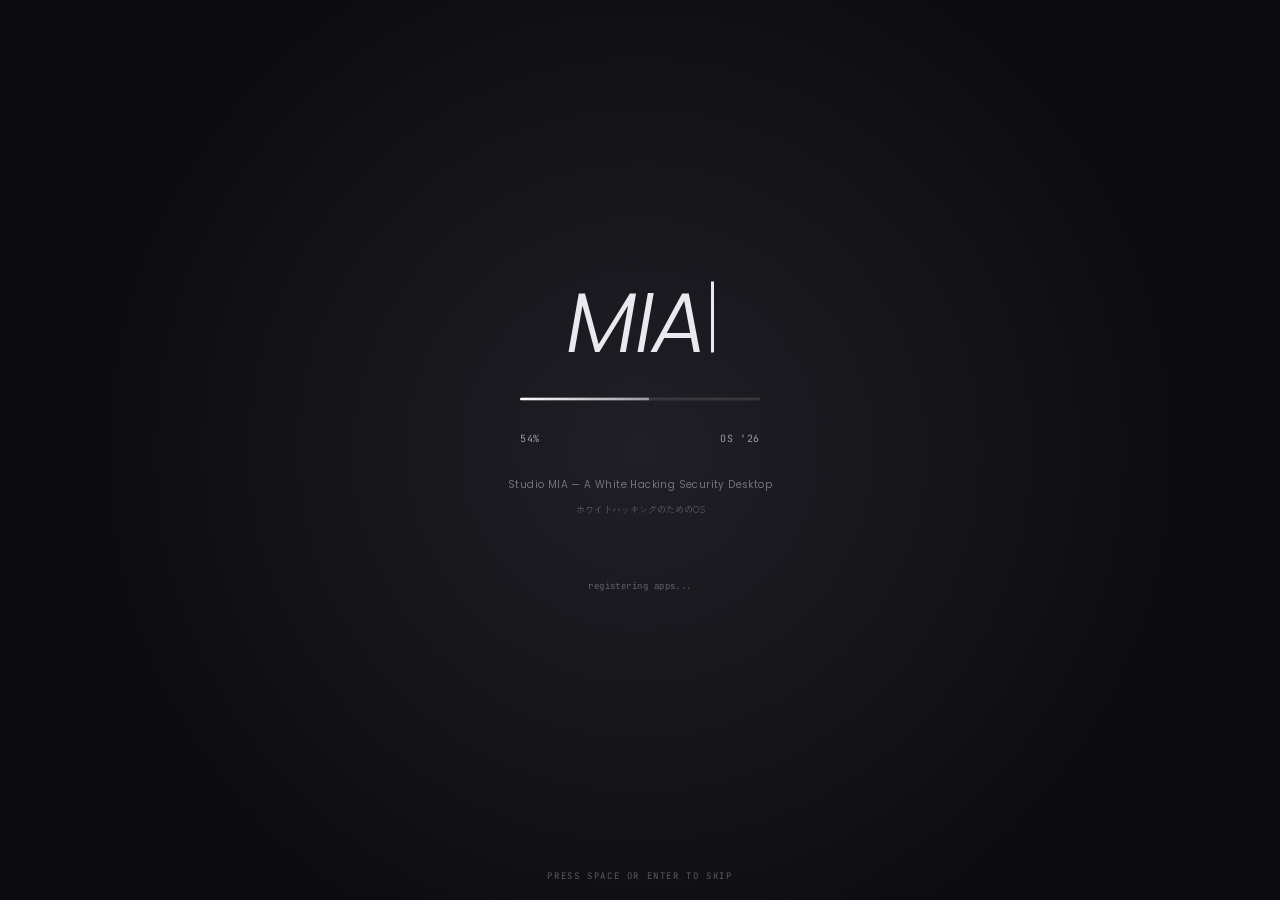
==== commit 81ee9b52: "mia os reactのロゴ刷新・新ツール群・ブラウザ・カスタムカーソル等を一括追加 - メニューバー/ドック/index.html のリンゴロゴをパソコンマークに変更 - 新ツール 5 種追加: " ====
--- a/mia-os-react.html
+++ b/mia-os-react.html
@@ -44,6 +44,21 @@
 .wallpaper__mark{position:absolute;left:48px;bottom:14px;font-family:var(--font-ui);font-style:italic;font-weight:300;font-size:160px;color:rgba(20,20,30,0.09);line-height:1;letter-spacing:-0.04em;pointer-events:none;user-select:none;z-index:1}
 .wallpaper__vignette{position:absolute;left:0;right:0;bottom:0;height:160px;background:linear-gradient(180deg,rgba(20,20,30,0) 0%,rgba(20,20,30,0.06) 100%);pointer-events:none;z-index:1}
 
+/* ===== Custom cursor (dual-layer dot + easing ring) ===== */
+html.miaos-cursor-on, html.miaos-cursor-on body, html.miaos-cursor-on *{cursor:none !important}
+html.miaos-cursor-on input, html.miaos-cursor-on textarea, html.miaos-cursor-on [contenteditable]{cursor:text !important}
+html.miaos-cursor-on iframe{cursor:auto !important}
+.miaos-cursor-dot{position:fixed;left:0;top:0;width:6px;height:6px;background:rgba(15,15,20,0.96);border-radius:50%;pointer-events:none;z-index:99999;transform:translate3d(-100px,-100px,0) translate(-50%,-50%);box-shadow:0 0 0 1.2px rgba(255,255,255,0.7),0 0 12px rgba(15,15,20,0.18);transition:opacity .15s ease-out,width .12s ease-out,height .12s ease-out,background .12s ease-out;will-change:transform}
+.miaos-cursor-ring{position:fixed;left:0;top:0;width:28px;height:28px;border:1.3px solid rgba(15,15,20,0.45);border-radius:50%;pointer-events:none;z-index:99998;transform:translate3d(-100px,-100px,0) translate(-50%,-50%);transition:width .18s ease-out,height .18s ease-out,border-color .18s ease-out,border-radius .18s ease-out,background .18s ease-out,opacity .15s ease-out;will-change:transform}
+.miaos-cursor-ring.is-hover{width:46px;height:46px;border-color:rgba(91,141,239,0.85);background:rgba(91,141,239,0.08);border-width:1.6px}
+.miaos-cursor-dot.is-hover{width:4px;height:4px;background:rgba(91,141,239,1)}
+.miaos-cursor-ring.is-text{width:8px;height:22px;border-radius:2px;border-color:rgba(15,15,20,0.7);background:rgba(255,255,255,0)}
+.miaos-cursor-dot.is-text{opacity:0}
+.miaos-cursor-ring.is-press{width:18px;height:18px;background:rgba(15,15,20,0.18);border-color:rgba(15,15,20,0.85)}
+.miaos-cursor-dot.is-press{width:8px;height:8px}
+.miaos-cursor-ring.is-hidden,.miaos-cursor-dot.is-hidden{opacity:0}
+@media (hover:none),(pointer:coarse){html.miaos-cursor-on,html.miaos-cursor-on body,html.miaos-cursor-on *{cursor:auto !important}.miaos-cursor-dot,.miaos-cursor-ring{display:none}}
+
 /* ===== Boot ===== */
 .boot{position:fixed;inset:0;z-index:9000;background:radial-gradient(circle at 50% 50%,#1f1f26 0%,#0c0c10 70%);display:grid;place-items:center;color:#e9e9ef;transition:opacity .4s,visibility .4s}
 .boot.is-done{opacity:0;visibility:hidden;pointer-events:none}
@@ -63,7 +78,8 @@
 .menubar{position:fixed;top:0;left:0;right:0;height:32px;z-index:200;background:linear-gradient(180deg,rgba(255,255,255,0.7),rgba(255,255,255,0.4));backdrop-filter:var(--glass-blur);-webkit-backdrop-filter:var(--glass-blur);border-bottom:1px solid rgba(255,255,255,0.45);box-shadow:0 1px 0 rgba(255,255,255,0.6) inset,0 1px 0 rgba(20,20,30,0.06);display:flex;align-items:center;padding:0 14px;font-size:12px;font-weight:500}
 .menubar__group{display:flex;align-items:center;gap:0;position:relative}
 .menubar__brand{display:flex;align-items:center;gap:8px;padding:0 10px;height:24px;border-radius:6px;font-weight:600;letter-spacing:.02em}
-.menubar__brand-mark{width:14px;height:14px;border-radius:50%;background:radial-gradient(circle at 30% 30%,#fff 0%,#d4d4dd 35%,#15151a 100%);box-shadow:0 0 0 1px rgba(0,0,0,0.05)}
+.menubar__brand-mark{width:16px;height:16px;display:inline-flex;align-items:center;justify-content:center;flex:0 0 16px}
+.menubar__brand-mark svg{width:16px;height:16px;display:block;filter:drop-shadow(0 1px 0 rgba(255,255,255,0.5))}
 .menubar__item{height:24px;padding:0 10px;border-radius:6px;display:inline-flex;align-items:center;color:var(--t-1);font-weight:500;transition:background .15s,color .15s}
 .menubar__item:hover,.menubar__item.is-open{background:#15151a;color:#fff}
 .menubar__time{font-family:var(--font-mono);font-size:11px;letter-spacing:0;padding:0 10px;color:var(--t-1)}
@@ -77,32 +93,48 @@
 .menubar__dropdown .check{width:12px;display:inline-block;text-align:center}
 .menubar__dropdown hr{border:0;border-top:1px solid var(--hair);margin:5px 4px}
 
-/* ===== Dock ===== */
-.dock-wrap{position:fixed;left:0;right:0;bottom:14px;z-index:150;display:flex;justify-content:center;pointer-events:none}
-.dock{display:flex;align-items:flex-end;gap:6px;padding:8px;background:linear-gradient(180deg,rgba(255,255,255,0.55),rgba(255,255,255,0.32));backdrop-filter:var(--glass-blur);-webkit-backdrop-filter:var(--glass-blur);border:1px solid rgba(255,255,255,0.7);border-radius:22px;box-shadow:inset 0 1px 0 rgba(255,255,255,0.85),inset 0 -1px 0 rgba(20,20,30,0.06),0 12px 32px rgba(20,20,30,0.22),0 24px 64px -12px rgba(20,20,30,0.32);pointer-events:auto}
-.dock-app{position:relative;width:54px;height:54px;border-radius:13px;display:grid;place-items:center;color:#fff;font-family:var(--font-mono);font-size:18px;font-weight:600;cursor:pointer;transition:transform .25s cubic-bezier(.2,.8,.3,1);box-shadow:inset 0 0 0 1px rgba(255,255,255,0.18),0 4px 12px rgba(0,0,0,0.12);overflow:hidden}
-.dock-app:before{content:"";position:absolute;inset:0;background:linear-gradient(rgba(255,255,255,0.35),rgba(255,255,255,0) 45%);border-radius:13px;pointer-events:none}
-.dock-app:hover{transform:scale(1.18) translateY(-6px)}
-.dock-app__indicator{position:absolute;left:50%;bottom:-7px;transform:translateX(-50%);width:5px;height:5px;border-radius:50%;background:rgba(21,21,26,0.7);opacity:0;transition:opacity .2s}
+/* ===== Dock — unified glass design ===== */
+.dock-wrap{position:fixed;left:0;right:0;bottom:16px;z-index:150;display:flex;justify-content:center;pointer-events:none}
+.dock{display:flex;align-items:flex-end;gap:7px;padding:9px 11px;background:linear-gradient(180deg,rgba(255,255,255,0.62),rgba(255,255,255,0.36));backdrop-filter:blur(28px) saturate(1.6);-webkit-backdrop-filter:blur(28px) saturate(1.6);border:1px solid rgba(255,255,255,0.65);border-radius:24px;box-shadow:inset 0 1px 0 rgba(255,255,255,0.9),inset 0 -1px 0 rgba(20,20,30,0.06),0 14px 36px rgba(20,20,30,0.22),0 26px 70px -14px rgba(20,20,30,0.32);pointer-events:auto}
+.dock-app{position:relative;width:52px;height:52px;border-radius:13px;display:grid;place-items:center;color:#fff;font-family:var(--font-mono);font-size:16px;font-weight:600;cursor:pointer;transition:transform .25s cubic-bezier(.2,.8,.3,1),box-shadow .25s;overflow:hidden;background:linear-gradient(155deg,#2c2c34 0%,#15151a 70%,#0a0a0e 100%);box-shadow:inset 0 0 0 1px rgba(255,255,255,0.14),inset 0 1px 0 rgba(255,255,255,0.18),0 4px 14px rgba(0,0,0,0.18),0 1px 0 rgba(0,0,0,0.4)}
+.dock-app:before{content:"";position:absolute;inset:0;background:linear-gradient(rgba(255,255,255,0.28),rgba(255,255,255,0) 48%);border-radius:13px;pointer-events:none}
+.dock-app:after{content:"";position:absolute;left:8%;right:8%;top:6%;height:34%;background:linear-gradient(rgba(255,255,255,0.22),rgba(255,255,255,0) 100%);border-radius:11px 11px 50% 50%/11px 11px 14px 14px;pointer-events:none;opacity:.7}
+.dock-app:hover{transform:scale(1.22) translateY(-8px);box-shadow:inset 0 0 0 1px rgba(255,255,255,0.18),inset 0 1px 0 rgba(255,255,255,0.22),0 10px 28px rgba(0,0,0,0.28),0 1px 0 rgba(0,0,0,0.4)}
+.dock-app svg{display:block}
+.dock-app > span:first-child{position:relative;z-index:1;letter-spacing:-0.02em}
+.dock-app__indicator{position:absolute;left:50%;bottom:-8px;transform:translateX(-50%);width:4px;height:4px;border-radius:50%;background:rgba(21,21,26,0.85);opacity:0;transition:opacity .2s,transform .2s;z-index:3}
 .dock-app.is-open .dock-app__indicator{opacity:1}
-.dock-app__tooltip{position:absolute;left:50%;bottom:calc(100% + 10px);transform:translateX(-50%) translateY(4px);padding:6px 10px;background:rgba(20,20,28,0.85);color:#fff;border-radius:6px;font-size:11px;white-space:nowrap;opacity:0;pointer-events:none;transition:opacity .15s,transform .15s;font-weight:500}
-.dock-app__tooltip .ja{font-family:var(--font-jp);opacity:.7;margin-left:6px;font-size:10px}
+.dock-app__tooltip{position:absolute;left:50%;bottom:calc(100% + 12px);transform:translateX(-50%) translateY(4px);padding:6px 10px;background:rgba(20,20,28,0.92);color:#fff;border-radius:7px;font-size:11px;white-space:nowrap;opacity:0;pointer-events:none;transition:opacity .15s,transform .15s;font-weight:500;box-shadow:0 4px 14px rgba(0,0,0,0.2);z-index:4}
+.dock-app__tooltip:after{content:"";position:absolute;left:50%;bottom:-4px;transform:translateX(-50%) rotate(45deg);width:7px;height:7px;background:rgba(20,20,28,0.92);border-radius:1px}
+.dock-app__tooltip .ja{font-family:var(--font-jp);opacity:.65;margin-left:6px;font-size:10px}
 .dock-app:hover .dock-app__tooltip{opacity:1;transform:translateX(-50%) translateY(0)}
-/* tile colors — pure grayscale */
-.dock-app[data-id=welcome]{background:linear-gradient(180deg,#3d3d45,#15151a)}
-.dock-app[data-id=terminal]{background:linear-gradient(180deg,#1a1a1f,#000)}
-.dock-app[data-id=hash]{background:linear-gradient(180deg,#5a5a62,#2a2a30)}
-.dock-app[data-id=encoder]{background:linear-gradient(180deg,#4d4d55,#1f1f24)}
-.dock-app[data-id=netinfo]{background:linear-gradient(180deg,#56565e,#26262c)}
-.dock-app[data-id=portscan]{background:linear-gradient(180deg,#6a6a72,#363640)}
-.dock-app[data-id=portref]{background:linear-gradient(180deg,#7a7a82,#42424a)}
-.dock-app[data-id=logs]{background:linear-gradient(180deg,#2f2f36,#0d0d12)}
-.dock-app[data-id=ethics]{background:linear-gradient(180deg,#84848c,#4a4a52)}
-.dock-app[data-id=finder]{background:linear-gradient(180deg,#fafafa,#cfcfd5);color:#15151a;font-size:22px}
-.dock-app[data-id=finder]:before{background:linear-gradient(rgba(255,255,255,0.85),rgba(255,255,255,0) 45%)}
-.dock-app[data-id=trash]{background:rgba(255,255,255,0.45);box-shadow:inset 0 0 0 1px rgba(20,20,30,0.1),inset 0 1px 0 rgba(255,255,255,0.7),0 4px 12px rgba(0,0,0,0.06);color:#3d3d48}
-.dock-app[data-id=trash]:before{background:linear-gradient(rgba(255,255,255,0.65),rgba(255,255,255,0) 40%)}
-.dock__sep{align-self:center;width:1px;height:42px;background:rgba(20,20,30,0.14);margin:0 4px}
+/* category accents — subtle bottom border tints, unified dark base */
+.dock-app[data-id=welcome]:before{background:linear-gradient(rgba(120,170,255,0.18),rgba(255,255,255,0) 50%)}
+.dock-app[data-id=terminal]:before{background:linear-gradient(rgba(255,255,255,0.16),rgba(255,255,255,0) 48%)}
+.dock-app[data-id=hash]:before{background:linear-gradient(rgba(255,180,120,0.15),rgba(255,255,255,0) 50%)}
+.dock-app[data-id=encoder]:before{background:linear-gradient(rgba(170,140,255,0.16),rgba(255,255,255,0) 50%)}
+.dock-app[data-id=netinfo]:before{background:linear-gradient(rgba(120,220,180,0.16),rgba(255,255,255,0) 50%)}
+.dock-app[data-id=portscan]:before{background:linear-gradient(rgba(255,140,140,0.16),rgba(255,255,255,0) 50%)}
+.dock-app[data-id=portref]:before{background:linear-gradient(rgba(220,200,120,0.16),rgba(255,255,255,0) 50%)}
+.dock-app[data-id=logs]:before{background:linear-gradient(rgba(180,180,200,0.18),rgba(255,255,255,0) 50%)}
+.dock-app[data-id=ethics]:before{background:linear-gradient(rgba(240,210,140,0.18),rgba(255,255,255,0) 50%)}
+.dock-app[data-id=jwt]:before{background:linear-gradient(rgba(255,200,120,0.16),rgba(255,255,255,0) 50%)}
+.dock-app[data-id=cidr]:before{background:linear-gradient(rgba(140,200,255,0.16),rgba(255,255,255,0) 50%)}
+.dock-app[data-id=passwd]:before{background:linear-gradient(rgba(255,160,200,0.16),rgba(255,255,255,0) 50%)}
+.dock-app[data-id=hmac]:before{background:linear-gradient(rgba(180,255,200,0.16),rgba(255,255,255,0) 50%)}
+.dock-app[data-id=regex]:before{background:linear-gradient(rgba(200,180,255,0.16),rgba(255,255,255,0) 50%)}
+.dock-app[data-id=browser]:before{background:linear-gradient(rgba(120,200,255,0.20),rgba(255,255,255,0) 50%)}
+/* finder — light variant */
+.dock-app[data-id=finder]{background:linear-gradient(155deg,#fafafa 0%,#dcdce2 70%,#bdbdc6 100%);color:#15151a;box-shadow:inset 0 0 0 1px rgba(255,255,255,0.6),inset 0 1px 0 rgba(255,255,255,0.9),0 4px 14px rgba(0,0,0,0.12),0 1px 0 rgba(0,0,0,0.08)}
+.dock-app[data-id=finder]:hover{box-shadow:inset 0 0 0 1px rgba(255,255,255,0.7),inset 0 1px 0 rgba(255,255,255,0.95),0 10px 28px rgba(0,0,0,0.18),0 1px 0 rgba(0,0,0,0.08)}
+.dock-app[data-id=finder]:before{background:linear-gradient(rgba(255,255,255,0.85),rgba(255,255,255,0) 50%)}
+.dock-app[data-id=finder]:after{background:linear-gradient(rgba(255,255,255,0.5),rgba(255,255,255,0) 100%)}
+/* trash — translucent outline */
+.dock-app[data-id=trash]{background:linear-gradient(155deg,rgba(255,255,255,0.55) 0%,rgba(255,255,255,0.32) 100%);color:#3d3d48;box-shadow:inset 0 0 0 1px rgba(20,20,30,0.12),inset 0 1px 0 rgba(255,255,255,0.8),0 4px 14px rgba(0,0,0,0.08)}
+.dock-app[data-id=trash]:before{background:linear-gradient(rgba(255,255,255,0.65),rgba(255,255,255,0) 45%)}
+.dock-app[data-id=trash]:after{background:linear-gradient(rgba(255,255,255,0.5),rgba(255,255,255,0) 100%)}
+.dock-app[data-id=trash]:hover{background:linear-gradient(155deg,rgba(200,200,200,0.55) 0%,rgba(160,160,160,0.4) 100%);color:#2f2f2f;box-shadow:inset 0 0 0 1px rgba(60,60,60,0.2),inset 0 1px 0 rgba(255,255,255,0.7),0 10px 28px rgba(40,40,40,0.18)}
+.dock__sep{align-self:center;width:1px;height:38px;background:linear-gradient(rgba(20,20,30,0),rgba(20,20,30,0.18) 50%,rgba(20,20,30,0));margin:0 4px}
 
 /* Finder app */
 .finder{display:flex;height:100%;margin:-20px -22px;font-size:13px}
@@ -282,6 +314,66 @@
 .log-content{flex:1;color:var(--t-1);white-space:pre-wrap;word-break:break-word}
 .log-status-line{margin-top:6px;font-family:var(--font-mono);font-size:11px;color:var(--accent)}
 
+/* Browser (Chrome-like) */
+.br-root{display:flex;flex-direction:column;height:100%;margin:-16px;background:#1f1f24;border-radius:0 0 14px 14px;overflow:hidden}
+.br-tabs{display:flex;align-items:flex-end;gap:2px;padding:6px 10px 0;background:#2a2a30;border-bottom:1px solid rgba(0,0,0,0.4)}
+.br-tab{display:flex;align-items:center;gap:8px;padding:8px 14px 8px 12px;background:#1f1f24;color:#dadae0;font-size:12px;border-radius:10px 10px 0 0;max-width:220px;border:1px solid rgba(0,0,0,0.4);border-bottom:none;cursor:default}
+.br-tab__fav{width:14px;height:14px;flex-shrink:0;display:inline-flex;align-items:center;justify-content:center;color:#9aa0a6}
+.br-tab__title{overflow:hidden;text-overflow:ellipsis;white-space:nowrap}
+.br-toolbar{display:flex;align-items:center;gap:8px;padding:8px 12px;background:#1f1f24;border-bottom:1px solid rgba(0,0,0,0.4)}
+.br-btn{width:30px;height:30px;border-radius:50%;display:inline-flex;align-items:center;justify-content:center;color:#dadae0;cursor:pointer;background:transparent;border:none;transition:background .15s,color .15s;flex-shrink:0}
+.br-btn:hover:not(:disabled){background:rgba(255,255,255,0.08)}
+.br-btn:disabled{color:#5f6368;cursor:default}
+.br-btn svg{width:16px;height:16px}
+.br-omni{flex:1;display:flex;align-items:center;gap:8px;background:#3a3a40;border-radius:18px;padding:0 12px;height:32px;border:1px solid transparent;transition:background .15s,border-color .15s}
+.br-omni:focus-within{background:#42424a;border-color:rgba(140,180,255,0.5)}
+.br-omni__icon{color:#9aa0a6;flex-shrink:0;display:inline-flex}
+.br-omni__icon svg{width:14px;height:14px}
+.br-omni input{flex:1;background:transparent;border:none;outline:none;color:#e8eaed;font-size:13px;font-family:inherit}
+.br-omni input::placeholder{color:#9aa0a6}
+.br-omni__lock{color:#9aa0a6;font-size:10px;font-family:var(--font-mono);flex-shrink:0}
+.br-frame-wrap{flex:1;position:relative;background:#fff;overflow:hidden}
+.br-frame{width:100%;height:100%;border:0;display:block;background:#fff}
+.br-newtab{position:absolute;inset:0;display:flex;flex-direction:column;align-items:center;justify-content:flex-start;padding:80px 40px 40px;background:linear-gradient(180deg,#fafafa,#f0f0f4);overflow:auto}
+.br-newtab__logo{font-size:64px;font-weight:300;letter-spacing:-0.04em;color:#15151a;display:flex;align-items:center;gap:6px;margin-bottom:32px;font-style:italic;font-family:var(--font-display,inherit)}
+.br-newtab__logo .dot{width:10px;height:10px;border-radius:50%;background:#5b8def;display:inline-block;margin-bottom:6px}
+.br-newtab__search{width:100%;max-width:560px;height:46px;border-radius:24px;background:#fff;border:1px solid rgba(20,20,30,0.12);box-shadow:0 1px 6px rgba(20,20,30,0.08);display:flex;align-items:center;padding:0 18px;gap:12px;transition:box-shadow .15s,border-color .15s}
+.br-newtab__search:focus-within{box-shadow:0 1px 8px rgba(20,20,30,0.18);border-color:rgba(91,141,239,0.5)}
+.br-newtab__search input{flex:1;border:none;outline:none;background:transparent;font-size:15px;color:#15151a}
+.br-newtab__search svg{color:#9aa0a6;flex-shrink:0}
+.br-newtab__hint{margin-top:10px;font-size:11px;color:var(--t-3);max-width:560px;text-align:center;line-height:1.6}
+.br-newtab__shortcuts{display:grid;grid-template-columns:repeat(auto-fill,minmax(80px,1fr));gap:14px;margin-top:36px;width:100%;max-width:560px}
+.br-shortcut{display:flex;flex-direction:column;align-items:center;gap:8px;cursor:pointer;padding:10px 6px;border-radius:10px;transition:background .15s}
+.br-shortcut:hover{background:rgba(20,20,30,0.05)}
+.br-shortcut__ico{width:48px;height:48px;border-radius:50%;background:linear-gradient(180deg,#fff,#e6e6ec);display:grid;place-items:center;font-family:var(--font-mono);font-size:16px;font-weight:600;color:#15151a;box-shadow:0 1px 4px rgba(20,20,30,0.12);border:1px solid rgba(20,20,30,0.06)}
+.br-shortcut__name{font-size:12px;color:var(--t-1);text-align:center}
+.br-blocked{position:absolute;inset:0;display:flex;flex-direction:column;align-items:center;justify-content:center;padding:40px;background:#fafafa;text-align:center;gap:16px}
+.br-blocked h3{font-size:18px;color:var(--t-1);font-weight:500;margin:0}
+.br-blocked p{font-size:13px;color:var(--t-2);max-width:440px;line-height:1.6;margin:0}
+.br-blocked .btn-row{margin-top:8px}
+/* In-app search results page */
+.br-search{position:absolute;inset:0;background:#fff;overflow:auto;padding:24px 36px 36px}
+.br-search__head{display:flex;flex-direction:column;gap:10px;margin-bottom:16px;padding-bottom:14px;border-bottom:1px solid var(--hair)}
+.br-search__title{font-size:13px;color:var(--t-3);font-family:var(--font-mono)}
+.br-search__title strong{color:var(--t-1);font-weight:600}
+.br-search__exts{display:flex;gap:8px;flex-wrap:wrap;align-items:center}
+.br-search__exts span{font-size:11px;color:var(--t-3);margin-right:4px}
+.br-search__ext{padding:5px 12px;background:rgba(20,20,30,0.05);border:1px solid var(--hair);border-radius:14px;font-size:12px;color:var(--t-1);cursor:pointer;display:inline-flex;align-items:center;gap:6px;transition:background .15s,border-color .15s}
+.br-search__ext:hover{background:rgba(91,141,239,0.08);border-color:rgba(91,141,239,0.4)}
+.br-search__ext svg{width:11px;height:11px;color:var(--t-3)}
+.br-search__results{display:flex;flex-direction:column;gap:18px}
+.br-search__loading{font-size:12px;color:var(--t-3);font-family:var(--font-mono)}
+.br-result{display:flex;flex-direction:column;gap:4px}
+.br-result__src{font-size:10px;letter-spacing:.14em;text-transform:uppercase;color:var(--t-3);font-family:var(--font-mono)}
+.br-result__title{font-size:16px;color:#1a4ed8;font-weight:500;cursor:pointer;text-decoration:none;line-height:1.3;display:inline-block}
+.br-result__title:hover{text-decoration:underline}
+.br-result__title:visited{color:#7c3aed}
+.br-result__url{font-size:11px;color:#0a7c2c;font-family:var(--font-mono);word-break:break-all}
+.br-result__desc{font-size:13px;color:var(--t-2);line-height:1.55;margin-top:2px}
+.br-result__actions{display:flex;gap:6px;margin-top:4px}
+.br-result__act{padding:3px 8px;background:transparent;border:1px solid var(--hair);border-radius:10px;font-size:11px;color:var(--t-2);cursor:pointer}
+.br-result__act:hover{background:rgba(20,20,30,0.04)}
+
 /* Welcome */
 .welcome-keys{width:100%;border-collapse:collapse;font-size:12px;margin-top:6px}
 .welcome-keys td{padding:7px 10px;border-bottom:1px solid var(--hair)}
@@ -346,6 +438,12 @@
   { id:'portref',  title:'Port Reference',  titleJa:'ポート一覧',   icon:'?',  w:760, h:560 },
   { id:'logs',     title:'Log Viewer',      titleJa:'ログ閲覧',     icon:'/',  w:820, h:580 },
   { id:'ethics',   title:'Code of Conduct', titleJa:'行動規範',     icon:'!',  w:760, h:560 },
+  { id:'jwt',      title:'JWT Inspector',   titleJa:'JWT 解析',     icon:'JT', w:820, h:600 },
+  { id:'cidr',     title:'CIDR Calc',       titleJa:'サブネット計算', icon:'IP', w:780, h:560 },
+  { id:'passwd',   title:'Password Meter',  titleJa:'パスワード強度', icon:'**', w:780, h:580 },
+  { id:'hmac',     title:'HMAC Tool',       titleJa:'HMAC',         icon:'~',  w:780, h:560 },
+  { id:'regex',    title:'Regex Tester',    titleJa:'正規表現',     icon:'.*', w:800, h:580 },
+  { id:'browser',  title:'Browser',         titleJa:'ブラウザ',     icon:'@@', w:980, h:680 },
 ];
 // Extras kept from the original mia-os-react: Finder + Trash. Not part of Cmd+1-9.
 const EXTRAS = [
@@ -508,8 +606,11 @@
 }
 
 function onDockClick(id) {
-  // Trash is a no-op tile (matches original mia-os-react behavior)
-  if (id === 'trash') return;
+  if (id === 'trash') {
+    // Close every open window — animate by routing through closeWindow
+    [...state.windows].forEach(w => closeWindow(w.id));
+    return;
+  }
   openWindow(id);
 }
 
@@ -657,8 +758,66 @@
 
 function onBootComplete() {
   buildShell();
+  initCustomCursor();
   setTimeout(() => openWindow('welcome'), 200);
   setTimeout(showWelcomeNotif, 600);
+}
+
+// ====================================================================
+// Custom cursor — dual-layer dot + easing ring
+// ====================================================================
+let _cursorInited = false;
+function initCustomCursor() {
+  // Skip on touch / coarse pointer devices
+  if (window.matchMedia && window.matchMedia('(pointer:coarse)').matches) return;
+  if (_cursorInited) return;
+  _cursorInited = true;
+  // Remove any stale cursor elements (e.g. from a hot-reloaded prior init)
+  document.querySelectorAll('.miaos-cursor-dot, .miaos-cursor-ring').forEach(n => n.remove());
+  const html = document.documentElement;
+  html.classList.add('miaos-cursor-on');
+  const dot = el('div', { class:'miaos-cursor-dot is-hidden' });
+  const ring = el('div', { class:'miaos-cursor-ring is-hidden' });
+  document.body.appendChild(dot);
+  document.body.appendChild(ring);
+
+  let mx = -100, my = -100;     // raw mouse
+  let dx = -100, dy = -100;     // dot (lerps fast)
+  let rx = -100, ry = -100;     // ring (lerps slow for trailing feel)
+  let inside = false;
+
+  const HOVER_SEL = 'a, button, [role="button"], .dock-app, .menubar__item, .menubar__brand, .spot__row, .finder__cell, .br-shortcut, .br-result__title, .br-result__act, .br-search__ext, .window__btn, .tl, .ps-modal-back, label, select, [data-menu], [data-app], [data-go], [data-act]';
+  const TEXT_SEL = 'input:not([type="checkbox"]):not([type="radio"]):not([type="button"]):not([type="submit"]), textarea, [contenteditable]';
+
+  document.addEventListener('mousemove', e => {
+    mx = e.clientX; my = e.clientY;
+    if (!inside) { inside = true; dot.classList.remove('is-hidden'); ring.classList.remove('is-hidden'); }
+    const target = e.target;
+    const isText = target && target.closest && target.closest(TEXT_SEL);
+    const isHover = !isText && target && target.closest && target.closest(HOVER_SEL);
+    ring.classList.toggle('is-hover', !!isHover);
+    dot.classList.toggle('is-hover', !!isHover);
+    ring.classList.toggle('is-text', !!isText);
+    dot.classList.toggle('is-text', !!isText);
+  }, { passive: true });
+
+  document.addEventListener('mouseleave', () => { inside = false; dot.classList.add('is-hidden'); ring.classList.add('is-hidden'); });
+  document.addEventListener('mouseenter', () => { inside = true; dot.classList.remove('is-hidden'); ring.classList.remove('is-hidden'); });
+  document.addEventListener('mousedown', () => { ring.classList.add('is-press'); dot.classList.add('is-press'); }, { passive: true });
+  document.addEventListener('mouseup',   () => { ring.classList.remove('is-press'); dot.classList.remove('is-press'); }, { passive: true });
+  window.addEventListener('blur', () => { dot.classList.add('is-hidden'); ring.classList.add('is-hidden'); });
+  window.addEventListener('focus', () => { if (inside) { dot.classList.remove('is-hidden'); ring.classList.remove('is-hidden'); }});
+
+  function tick() {
+    // Dot snaps to the mouse with no visible lag; ring eases for a graceful trailing feel
+    dx = mx; dy = my;
+    rx += (mx - rx) * 0.22;
+    ry += (my - ry) * 0.22;
+    dot.style.transform = `translate3d(${dx}px,${dy}px,0) translate(-50%,-50%)`;
+    ring.style.transform = `translate3d(${rx}px,${ry}px,0) translate(-50%,-50%)`;
+    requestAnimationFrame(tick);
+  }
+  requestAnimationFrame(tick);
 }
 
 // ====================================================================
@@ -672,7 +831,7 @@
   const mb = el('div', { class:'menubar' });
   mb.innerHTML = `
     <div class="menubar__group">
-      <div class="menubar__brand"><span class="menubar__brand-mark"></span>STUDIO MIA</div>
+      <div class="menubar__brand"><span class="menubar__brand-mark" aria-hidden="true"><svg viewBox="0 0 16 16" xmlns="http://www.w3.org/2000/svg"><defs><linearGradient id="mia-mark-bg" x1="0" y1="0" x2="1" y2="1"><stop offset="0" stop-color="#2a2a32"/><stop offset="1" stop-color="#0c0c10"/></linearGradient></defs><rect x="0.5" y="0.5" width="15" height="15" rx="3.6" fill="url(#mia-mark-bg)" stroke="rgba(255,255,255,0.12)"/><rect x="3" y="4" width="10" height="6.6" rx="1" fill="none" stroke="#ffffff" stroke-width="1.1"/><line x1="6.4" y1="13" x2="9.6" y2="13" stroke="#ffffff" stroke-width="1.1" stroke-linecap="round"/><line x1="8" y1="10.6" x2="8" y2="13" stroke="#ffffff" stroke-width="1.1"/></svg></span>STUDIO MIA</div>
       <div class="menubar__item" data-menu="file">${t('FileMenu')}</div>
       <div class="menubar__item" data-menu="help">${t('HelpMenu')}</div>
       <div class="menubar__item" data-menu="lang">${t('Language')}</div>
@@ -726,7 +885,12 @@
     tile.innerHTML = `${content || `<span>${escapeHtml(a.icon)}</span>`}<span class="dock-app__indicator"></span><span class="dock-app__tooltip">${escapeHtml(a.title)}<span class="ja">${escapeHtml(a.titleJa)}</span></span>`;
     dock.appendChild(tile);
   };
-  for (const a of APPS) addTile(a);
+  // Welcome (leftmost) uses a computer/monitor SVG instead of the '@' character
+  const computerSvg = `<svg viewBox="0 0 32 32" width="26" height="26" fill="none" stroke="currentColor" stroke-width="2" stroke-linecap="round" stroke-linejoin="round"><rect x="3.5" y="5.5" width="25" height="16" rx="2"/><line x1="11" y1="27" x2="21" y2="27"/><line x1="16" y1="21.5" x2="16" y2="27"/><line x1="9" y1="27" x2="23" y2="27"/></svg>`;
+  // Browser uses a globe/compass SVG (Chrome-inspired but original — no Chrome trade dress)
+  const browserSvg = `<svg viewBox="0 0 32 32" width="26" height="26" fill="none" stroke="currentColor" stroke-width="2" stroke-linecap="round" stroke-linejoin="round"><circle cx="16" cy="16" r="11"/><line x1="5" y1="16" x2="27" y2="16"/><path d="M16 5a17 17 0 0 1 5 11 17 17 0 0 1-5 11"/><path d="M16 5a17 17 0 0 0-5 11 17 17 0 0 0 5 11"/></svg>`;
+  const customIcon = (id) => id === 'welcome' ? computerSvg : (id === 'browser' ? browserSvg : null);
+  for (const a of APPS) addTile(a, customIcon(a.id));
   dock.appendChild(el('span', { class:'dock__sep' }));
   addTile(EXTRAS[0]);  // Finder
   // Trash uses an SVG icon
@@ -890,6 +1054,14 @@
   const body = en
     ? `Welcome to MiaOS.\nA minimal desktop environment originally written in C and C++ on SDL2 + Dear ImGui, here re-implemented as vanilla JavaScript inside an iframe.\nIt bundles a set of white hacking tools — hashing, encoding, network info, a localhost-only port scanner — for learning and defensive work.\nIt is not a real kernel; it is a desktop shell.`
     : `ようこそ MiaOS へ。\n本来は C / C++ + SDL2 + Dear ImGui で構築されたデスクトップ環境を、ここではバニラ JavaScript として iframe 内に再実装しています。\nホワイトハッキング用の小さな調査ツール群（ハッシュ、エンコーダ、ネットワーク情報、ループバック専用ポートスキャナ）を搭載。\n本物のカーネルではなく「デスクトップ・シェル」として動作します。`;
+  const toolsHead = tx('Analysis tools', '搭載ツール');
+  const toolsBody = en
+    ? `Hash (MD5/SHA-1/SHA-256), Encoder (Base64/Hex/URL/ROT13), Net Info (mock), Port Scanner (loopback mock), Port Reference, Log Viewer.\nAdded: JWT Inspector with HS256/384/512 verification, CIDR / subnet calculator, Password Strength Meter (entropy), HMAC tool with constant-time compare, Regex Tester, and a Chrome-style Browser with DuckDuckGo search.\nAll analysis tools run locally; only the Browser issues normal user-driven HTTP(S) requests.`
+    : `ハッシュ計算 (MD5 / SHA-1 / SHA-256)・エンコーダ (Base64 / Hex / URL / ROT13)・ネット情報（模擬）・ポートスキャナ（ループバック模擬）・ポート早見表・ログビューア。\n追加: JWT インスペクタ（HS256/384/512 署名検証）・CIDR / サブネット計算機・パスワード強度計（エントロピー算出）・HMAC ツール（定数時間比較）・正規表現テスター・Chrome 風ブラウザ（DuckDuckGo 検索付き）。\n解析系ツールはタブ内で完結。ブラウザのみ、通常のユーザー操作による HTTP(S) リクエストを発生させます。`;
+  const safetyHead = tx('Safety & legality', '安全と法令順守');
+  const safetyBody = en
+    ? `Analysis tools execute no OS commands, send no traffic, and store nothing beyond your language preference.\nThe Browser app loads pages only when you type a URL or run a search — exactly like any normal browser. Many sites refuse iframe embedding (X-Frame-Options / CSP); MiaOS respects those refusals.\nNo attack-sending, credential-cracking, or auto-propagating features are included.`
+    : `解析系ツールは OS コマンド実行・通信を行わず、保存するのは言語設定のみです。\nブラウザアプリは、ユーザーが URL 入力または検索した時にのみページを読み込みます。これは通常のブラウザと同じ動作です。多くのサイトは iframe 表示を拒否 (X-Frame-Options / CSP) しますが、MiaOS はその意思を尊重します。\n攻撃送信・認証突破・自動拡散機能は一切搭載していません。不正アクセス禁止法・刑法 168 条の 2 等に抵触する機能は実装されていません。`;
   const rulesHead = tx('First, read the rules', 'まず行動規範を確認してください');
   const rulesBody = en
     ? `Open the "Code of Conduct" app from the dock or with Cmd/Ctrl+9.\nMiaOS is for defenders, learners, and authorized researchers.\nIt must not be used to attack systems you do not own.`
@@ -909,8 +1081,12 @@
     </div>
     <div class="hr"></div>
     <p style="white-space:pre-line;line-height:1.7;color:var(--t-2);font-size:13px">${escapeHtml(body)}</p>
+    <p style="margin-top:14px;color:var(--t-1);font-weight:500">${escapeHtml(toolsHead)}</p>
+    <p style="white-space:pre-line;line-height:1.7;color:var(--t-2);font-size:12.5px;margin-top:4px">${escapeHtml(toolsBody)}</p>
     <p style="margin-top:14px;color:var(--accent);font-weight:500">${escapeHtml(rulesHead)}</p>
     <p style="white-space:pre-line;line-height:1.7;color:var(--t-2);font-size:12.5px;margin-top:4px">${escapeHtml(rulesBody)}</p>
+    <p style="margin-top:14px;color:var(--t-1);font-weight:500">${escapeHtml(safetyHead)}</p>
+    <p style="white-space:pre-line;line-height:1.7;color:var(--t-2);font-size:12.5px;margin-top:4px">${escapeHtml(safetyBody)}</p>
     <p style="margin-top:14px;color:var(--t-1);font-weight:500">${escapeHtml(keysHead)}</p>
     <table class="welcome-keys">
       ${keys.map(([k,a,j]) => `<tr><td>${escapeHtml(k)}</td><td>${en ? escapeHtml(a) + `<span class="ja">${escapeHtml(j)}</span>` : escapeHtml(j)}</td></tr>`).join('')}
@@ -1502,6 +1678,577 @@
 }
 
 // ====================================================================
+// APPS: JWT Inspector (decode-only, defensive)
+// ====================================================================
+function mountJwt(root) {
+  const SAMPLE = 'eyJhbGciOiJIUzI1NiIsInR5cCI6IkpXVCJ9.eyJzdWIiOiIxMjM0NTY3ODkwIiwibmFtZSI6Ik1pYSIsImlhdCI6MTcxNTAwMDAwMCwiZXhwIjoyMDAwMDAwMDAwfQ.JpQNRZeS8Fhw0i8oZqPzC2dMxgkTZ0bL5OoChFcJg9Q';
+  root.innerHTML = `
+    <div class="app-header">
+      <h1>${escapeHtml(tx('JWT Inspector','JWT 解析'))}</h1>
+      <div class="app-sub">${escapeHtml(tx('decode-only — never paste production tokens you do not own','復号のみ — 自分の所有しないトークンを貼らないこと'))}</div>
+    </div>
+    <div class="hr"></div>
+    <div class="banner" style="border-color:rgba(20,20,30,0.18);background:rgba(20,20,30,0.05);color:var(--t-1);font-weight:500">
+      ${tx('Inspecting tokens you do not own can leak credentials. Use sample tokens or your own dev tokens only.',
+           '所有していないトークンの解析は資格情報の漏洩につながります。検証用または自分のトークンのみ使用してください。')}
+    </div>
+    <span class="label">${escapeHtml(tx('Token (header.payload.signature)','トークン (header.payload.signature)'))}</span>
+    <textarea class="textarea" id="jw-in" rows="4" spellcheck="false" placeholder="eyJhbGciOi...">${SAMPLE}</textarea>
+    <div class="btn-row">
+      <button class="btn btn--accent" id="jw-decode">${escapeHtml(tx('Decode','解析'))}</button>
+      <button class="btn btn--ghost" id="jw-clear">${escapeHtml(tx('Clear','消去'))}</button>
+    </div>
+    <div class="hr"></div>
+    <div class="ps-grid" style="grid-template-columns:90px 1fr">
+      <span class="label" style="margin:0">Header</span><textarea class="textarea" id="jw-h" rows="4" readonly spellcheck="false" style="font-family:var(--font-mono);font-size:11px"></textarea>
+      <span class="label" style="margin:0">Payload</span><textarea class="textarea" id="jw-p" rows="6" readonly spellcheck="false" style="font-family:var(--font-mono);font-size:11px"></textarea>
+      <span class="label" style="margin:0">Signature</span><input class="input" id="jw-s" readonly spellcheck="false" style="font-family:var(--font-mono);font-size:11px">
+    </div>
+    <div id="jw-meta" class="muted" style="font-size:11px;margin-top:8px;line-height:1.6"></div>
+    <div class="hr"></div>
+    <span class="label">${escapeHtml(tx('Verify HMAC signature (HS256/HS384/HS512)','HMAC 署名検証 (HS256/HS384/HS512)'))}</span>
+    <div class="ps-grid" style="grid-template-columns:90px 1fr">
+      <span class="label" style="margin:0">${escapeHtml(tx('secret','秘密鍵'))}</span><input class="input" id="jw-key" spellcheck="false" placeholder="${escapeHtml(tx('your-256-bit-secret','秘密鍵 (UTF-8)'))}">
+    </div>
+    <div class="btn-row"><button class="btn" id="jw-verify">${escapeHtml(tx('Verify','検証'))}</button></div>
+    <div id="jw-vstatus" style="margin-top:8px"></div>
+  `;
+  const $in = root.querySelector('#jw-in');
+  const $h = root.querySelector('#jw-h'), $p = root.querySelector('#jw-p'), $s = root.querySelector('#jw-s'), $m = root.querySelector('#jw-meta');
+  const $key = root.querySelector('#jw-key'), $vs = root.querySelector('#jw-vstatus');
+  function b64urlDecode(seg) {
+    const pad = seg.length % 4 === 0 ? '' : '='.repeat(4 - (seg.length % 4));
+    return b64decode(seg.replace(/-/g,'+').replace(/_/g,'/') + pad);
+  }
+  function pretty(s) { try { return JSON.stringify(JSON.parse(s), null, 2); } catch { return s; } }
+  function decode() {
+    const tok = $in.value.trim();
+    const parts = tok.split('.');
+    if (parts.length !== 3) { $h.value = ''; $p.value = ''; $s.value = ''; $m.textContent = tx('not a JWT (expected 3 dot-separated parts)','JWT 形式ではありません (3 セクション必要)'); return null; }
+    try {
+      const h = b64urlDecode(parts[0]); const p = b64urlDecode(parts[1]);
+      $h.value = pretty(h); $p.value = pretty(p); $s.value = parts[2];
+      let warns = [];
+      try {
+        const hj = JSON.parse(h);
+        if (hj.alg === 'none') warns.push(tx('alg=none — this token is unsigned and trivially forgeable','alg=none — 署名なしトークンです'));
+        if (hj.alg && /^HS/.test(hj.alg)) warns.push(tx('HS* uses a shared secret; rotate if leaked','HS* は共有秘密鍵を使用'));
+      } catch {}
+      try {
+        const pj = JSON.parse(p);
+        if (pj.exp) {
+          const exp = new Date(pj.exp * 1000);
+          warns.push('exp: ' + exp.toISOString() + (Date.now() > pj.exp*1000 ? ' ' + tx('(expired)','(期限切れ)') : ''));
+        }
+        if (pj.iat) warns.push('iat: ' + new Date(pj.iat * 1000).toISOString());
+      } catch {}
+      $m.innerHTML = warns.map(escapeHtml).join('<br>') || ' ';
+      return parts;
+    } catch (e) {
+      $m.textContent = tx('decode failed: ','解析失敗: ') + e.message; return null;
+    }
+  }
+  async function verify() {
+    const parts = decode(); if (!parts) return;
+    let alg;
+    try { alg = JSON.parse(b64urlDecode(parts[0])).alg; } catch { $vs.innerHTML = `<span class="cmp-status" style="background:#15151a;color:#fff">cannot read alg</span>`; return; }
+    const map = { HS256:'SHA-256', HS384:'SHA-384', HS512:'SHA-512' };
+    if (!map[alg]) { $vs.innerHTML = `<span class="cmp-status" style="background:rgba(20,20,30,0.06);color:var(--t-2);font-style:italic">${escapeHtml(tx('unsupported alg: ','非対応 alg: ') + alg)}</span>`; return; }
+    const key = await crypto.subtle.importKey('raw', new TextEncoder().encode($key.value), { name:'HMAC', hash: map[alg] }, false, ['sign']);
+    const sig = await crypto.subtle.sign('HMAC', key, new TextEncoder().encode(parts[0] + '.' + parts[1]));
+    const computed = btoa(String.fromCharCode(...new Uint8Array(sig))).replace(/\+/g,'-').replace(/\//g,'_').replace(/=+$/,'');
+    if (computed === parts[2]) $vs.innerHTML = `<span class="cmp-status" style="background:rgba(20,20,30,0.08);color:#15151a;font-weight:600">${escapeHtml(tx('SIGNATURE VALID  /  署名一致','署名一致'))}</span>`;
+    else $vs.innerHTML = `<span class="cmp-status" style="background:#15151a;color:#fff;font-weight:600">${escapeHtml(tx('SIGNATURE INVALID  /  署名不一致','署名不一致'))}</span>`;
+  }
+  root.querySelector('#jw-decode').addEventListener('click', decode);
+  root.querySelector('#jw-clear').addEventListener('click', () => { $in.value=''; $h.value=''; $p.value=''; $s.value=''; $m.textContent=''; $vs.innerHTML=''; });
+  root.querySelector('#jw-verify').addEventListener('click', verify);
+  decode();
+  return { dispose: () => {} };
+}
+
+// ====================================================================
+// APPS: CIDR / Subnet Calculator (IPv4)
+// ====================================================================
+function mountCidr(root) {
+  root.innerHTML = `
+    <div class="app-header">
+      <h1>${escapeHtml(tx('CIDR Calculator','サブネット計算'))}</h1>
+      <div class="app-sub">${escapeHtml(tx('IPv4 network / broadcast / host range','IPv4 ネットワーク・ブロードキャスト・ホスト範囲'))}</div>
+    </div>
+    <div class="hr"></div>
+    <div class="ps-grid" style="grid-template-columns:140px 1fr">
+      <span class="label" style="margin:0">CIDR</span><input class="input" id="cd-in" spellcheck="false" placeholder="192.168.1.0/24" value="192.168.1.0/24" style="font-family:var(--font-mono);font-size:12px">
+    </div>
+    <div class="btn-row"><button class="btn btn--accent" id="cd-calc">${escapeHtml(tx('Calculate','計算'))}</button></div>
+    <div class="hr"></div>
+    <table class="kv-table" id="cd-out"><tbody></tbody></table>
+    <p class="muted" style="font-size:11px;margin-top:10px;line-height:1.6">${tx(
+      'Use this for documenting your own networks or pre-flighting a planned change. Do not probe arbitrary ranges you computed here without authorization.',
+      '自社ネットワークの設計・記録用です。算出した範囲を許可なくスキャンすると不正アクセス禁止法に抵触する可能性があります。')}</p>
+  `;
+  const $in = root.querySelector('#cd-in'), $out = root.querySelector('#cd-out tbody');
+  function ipToInt(s) {
+    const p = s.split('.').map(Number);
+    if (p.length !== 4 || p.some(n => !Number.isInteger(n) || n < 0 || n > 255)) throw new Error('invalid IP');
+    return ((p[0]<<24) | (p[1]<<16) | (p[2]<<8) | p[3]) >>> 0;
+  }
+  function intToIp(n) { return [(n>>>24)&255,(n>>>16)&255,(n>>>8)&255,n&255].join('.'); }
+  function calc() {
+    $out.innerHTML = '';
+    const v = $in.value.trim(); const m = v.match(/^([\d.]+)(?:\/(\d+))?$/);
+    if (!m) { $out.innerHTML = `<tr><td class="muted">${escapeHtml(tx('invalid format','形式不正'))}</td></tr>`; return; }
+    let ip, prefix;
+    try { ip = ipToInt(m[1]); } catch { $out.innerHTML = `<tr><td class="muted">${escapeHtml(tx('invalid IP','IP 不正'))}</td></tr>`; return; }
+    prefix = m[2] !== undefined ? parseInt(m[2], 10) : 32;
+    if (prefix < 0 || prefix > 32) { $out.innerHTML = `<tr><td class="muted">${escapeHtml(tx('prefix must be 0-32','プレフィックスは 0-32'))}</td></tr>`; return; }
+    const mask = prefix === 0 ? 0 : (0xFFFFFFFF << (32 - prefix)) >>> 0;
+    const wildcard = (~mask) >>> 0;
+    const network = (ip & mask) >>> 0;
+    const broadcast = (network | wildcard) >>> 0;
+    const total = prefix === 32 ? 1 : (prefix === 31 ? 2 : Math.pow(2, 32 - prefix));
+    const usable = prefix >= 31 ? total : Math.max(0, total - 2);
+    const firstHost = prefix >= 31 ? network : (network + 1) >>> 0;
+    const lastHost = prefix >= 31 ? broadcast : (broadcast - 1) >>> 0;
+    let cls = 'A'; const oct = (ip >>> 24) & 255;
+    if (oct >= 128 && oct < 192) cls = 'B'; else if (oct >= 192 && oct < 224) cls = 'C'; else if (oct >= 224 && oct < 240) cls = 'D (multicast)'; else if (oct >= 240) cls = 'E (reserved)';
+    const isPrivate = (oct === 10) || (oct === 172 && ((ip>>>16)&255) >= 16 && ((ip>>>16)&255) <= 31) || (oct === 192 && ((ip>>>16)&255) === 168) || (oct === 127);
+    const rows = [
+      ['Network',         intToIp(network) + '/' + prefix],
+      ['Netmask',         intToIp(mask)],
+      ['Wildcard',        intToIp(wildcard)],
+      ['Broadcast',       intToIp(broadcast)],
+      ['First host',      intToIp(firstHost)],
+      ['Last host',       intToIp(lastHost)],
+      ['Total addresses', String(total)],
+      ['Usable hosts',    String(usable)],
+      ['Class',           cls],
+      [tx('Private (RFC1918/loopback)','プライベート (RFC1918/ループバック)'), isPrivate ? 'yes' : 'no'],
+    ];
+    $out.innerHTML = rows.map(([k,v]) => `<tr><td style="width:200px">${escapeHtml(k)}</td><td class="mono">${escapeHtml(v)}</td></tr>`).join('');
+  }
+  root.querySelector('#cd-calc').addEventListener('click', calc);
+  $in.addEventListener('keydown', e => { if (e.key === 'Enter') calc(); });
+  calc();
+  return { dispose: () => {} };
+}
+
+// ====================================================================
+// APPS: Password Strength Meter (defensive — no cracking)
+// ====================================================================
+function mountPasswd(root) {
+  root.innerHTML = `
+    <div class="app-header">
+      <h1>${escapeHtml(tx('Password Strength Meter','パスワード強度計'))}</h1>
+      <div class="app-sub">${escapeHtml(tx('estimates entropy locally — nothing leaves this tab','このタブ内のみで計算 — 外部送信なし'))}</div>
+    </div>
+    <div class="hr"></div>
+    <span class="label">${escapeHtml(tx('Password / パスワード','パスワード / Password'))}</span>
+    <input class="input" id="pw-in" type="password" spellcheck="false" autocomplete="new-password" style="font-family:var(--font-mono);font-size:13px">
+    <label style="display:inline-flex;gap:6px;align-items:center;font-size:12px;margin-top:6px"><input type="checkbox" id="pw-show"> ${escapeHtml(tx('Show password','表示する'))}</label>
+    <div class="hr"></div>
+    <div class="ps-progress"><div class="ps-progress__fill" id="pw-bar" style="width:0%"></div><span class="ps-progress__label" id="pw-label">—</span></div>
+    <table class="kv-table" id="pw-out" style="margin-top:10px"><tbody></tbody></table>
+    <div class="hr"></div>
+    <span class="label">${escapeHtml(tx('Suggestions','推奨'))}</span>
+    <ul id="pw-tips" style="margin:6px 0 0 18px;padding:0;font-size:12px;line-height:1.7"></ul>
+    <p class="muted" style="font-size:11px;margin-top:14px;line-height:1.6">${tx(
+      'Entropy here is a rough upper bound assuming a uniformly random password drawn from the observed character classes. Real passwords (dictionary words, dates, leetspeak) are weaker than entropy alone suggests. Always pair with MFA.',
+      'ここでのエントロピー値は「観測された文字種から一様ランダムに選ばれた」と仮定した上限値です。辞書語・日付・leet などはこれより弱くなります。MFA との併用を推奨。')}</p>
+  `;
+  const $in = root.querySelector('#pw-in'), $show = root.querySelector('#pw-show');
+  const $bar = root.querySelector('#pw-bar'), $lab = root.querySelector('#pw-label');
+  const $out = root.querySelector('#pw-out tbody'), $tips = root.querySelector('#pw-tips');
+  const COMMON = new Set(['password','123456','12345678','qwerty','abc123','letmein','admin','welcome','monkey','iloveyou','111111','dragon','master','passw0rd','p@ssw0rd','password1','login','sunshine']);
+  function classes(p) {
+    let n = 0;
+    if (/[a-z]/.test(p)) n += 26;
+    if (/[A-Z]/.test(p)) n += 26;
+    if (/[0-9]/.test(p)) n += 10;
+    if (/[^A-Za-z0-9]/.test(p)) n += 33;
+    return n;
+  }
+  function update() {
+    const p = $in.value;
+    if (!p) { $bar.style.width = '0%'; $lab.textContent = '—'; $out.innerHTML = ''; $tips.innerHTML = ''; return; }
+    const cs = classes(p);
+    const entropy = cs > 0 ? Math.log2(cs) * p.length : 0;
+    let label, color;
+    if (entropy < 28) { label = tx('Very weak','非常に弱い'); color = '#15151a'; }
+    else if (entropy < 36) { label = tx('Weak','弱い'); color = '#15151a'; }
+    else if (entropy < 60) { label = tx('Reasonable','まあまあ'); color = '#15151a'; }
+    else if (entropy < 80) { label = tx('Strong','強い'); color = '#15151a'; }
+    else { label = tx('Very strong','非常に強い'); color = '#15151a'; }
+    const pct = Math.min(100, Math.round(entropy / 100 * 100));
+    $bar.style.width = pct + '%'; $bar.style.background = color;
+    $lab.textContent = `${label} — ${entropy.toFixed(1)} bits`;
+    const repeats = (p.match(/(.)\1{2,}/g) || []).length;
+    const seq = /(?:0123|1234|2345|3456|4567|5678|6789|abcd|bcde|cdef|qwer|asdf|zxcv)/i.test(p);
+    const isCommon = COMMON.has(p.toLowerCase());
+    const yearLike = /(?:19|20)\d{2}/.test(p);
+    const rows = [
+      [tx('Length','長さ'), p.length + ' ' + tx('chars','字')],
+      [tx('Charset size','文字種サイズ'), cs + ''],
+      [tx('Entropy','エントロピー'), entropy.toFixed(1) + ' bits'],
+      [tx('Lowercase','小文字'), /[a-z]/.test(p) ? '✓' : '—'],
+      [tx('Uppercase','大文字'), /[A-Z]/.test(p) ? '✓' : '—'],
+      [tx('Digits','数字'), /[0-9]/.test(p) ? '✓' : '—'],
+      [tx('Symbols','記号'), /[^A-Za-z0-9]/.test(p) ? '✓' : '—'],
+    ];
+    $out.innerHTML = rows.map(([k,v]) => `<tr><td style="width:200px">${escapeHtml(k)}</td><td class="mono">${escapeHtml(v)}</td></tr>`).join('');
+    const tips = [];
+    if (p.length < 12) tips.push(tx('Use at least 12 characters (16+ for high-value accounts).','12 文字以上 (重要アカウントは 16 文字以上) を推奨。'));
+    if (cs < 60) tips.push(tx('Mix lowercase, uppercase, digits, and symbols.','大小文字・数字・記号を混在させる。'));
+    if (repeats) tips.push(tx('Avoid repeated characters (aaaa, 1111).','同じ文字の連続を避ける。'));
+    if (seq) tips.push(tx('Avoid keyboard sequences (qwerty, 1234).','キーボード列・連番を避ける。'));
+    if (yearLike) tips.push(tx('Avoid year-like numbers (1990, 2024).','西暦のような数字を避ける。'));
+    if (isCommon) tips.push(tx('This is on common-password lists. Choose another.','一般的な漏洩済みパスワードです。別のものを使用。'));
+    if (!tips.length) tips.push(tx('Looks reasonable. Pair with MFA and a password manager.','問題ありません。MFA とパスワードマネージャ併用を推奨。'));
+    $tips.innerHTML = tips.map(t => `<li>${escapeHtml(t)}</li>`).join('');
+  }
+  $in.addEventListener('input', update);
+  $show.addEventListener('change', () => { $in.type = $show.checked ? 'text' : 'password'; });
+  update();
+  return { dispose: () => {} };
+}
+
+// ====================================================================
+// APPS: HMAC Tool (webhook signature verification)
+// ====================================================================
+function mountHmac(root) {
+  root.innerHTML = `
+    <div class="app-header">
+      <h1>HMAC</h1>
+      <div class="app-sub">${escapeHtml(tx('verify webhook signatures / API integrity','Webhook 署名検証・API 完全性確認'))}</div>
+    </div>
+    <div class="hr"></div>
+    <div class="enc-modes">
+      <label><input type="radio" name="hm-a" value="SHA-1">HMAC-SHA-1</label>
+      <label><input type="radio" name="hm-a" value="SHA-256" checked>HMAC-SHA-256</label>
+      <label><input type="radio" name="hm-a" value="SHA-384">HMAC-SHA-384</label>
+      <label><input type="radio" name="hm-a" value="SHA-512">HMAC-SHA-512</label>
+    </div>
+    <span class="label">${escapeHtml(tx('Key (UTF-8) / 鍵','鍵 (UTF-8) / Key'))}</span>
+    <input class="input" id="hm-key" spellcheck="false" style="font-family:var(--font-mono);font-size:12px">
+    <span class="label">${escapeHtml(tx('Message / メッセージ','メッセージ / Message'))}</span>
+    <textarea class="textarea" id="hm-msg" rows="5" spellcheck="false"></textarea>
+    <div class="btn-row">
+      <button class="btn btn--accent" id="hm-go">${escapeHtml(tx('Compute','計算'))}</button>
+      <button class="btn btn--ghost" id="hm-clear">${escapeHtml(tx('Clear','消去'))}</button>
+    </div>
+    <span class="label">${escapeHtml(tx('Digest (hex) / 出力 (16進)','出力 (16進) / Digest'))}</span>
+    <input class="input" id="hm-out" readonly spellcheck="false" style="font-family:var(--font-mono);font-size:11px">
+    <div class="hr"></div>
+    <span class="label">${escapeHtml(tx('Compare with expected (constant-time)','期待値と比較 (定数時間)'))}</span>
+    <input class="input" id="hm-exp" spellcheck="false" style="font-family:var(--font-mono);font-size:11px" placeholder="${escapeHtml(tx('hex digest','期待 hex'))}">
+    <div id="hm-status" style="margin-top:8px"></div>
+    <p class="muted" style="font-size:11px;margin-top:14px;line-height:1.6">${tx(
+      'Use HMAC to verify webhooks (Stripe, GitHub, Slack) or sign API requests. Always compare digests with a constant-time function on the server side to avoid timing attacks.',
+      'Webhook (Stripe / GitHub / Slack) や API 署名の検証に使用。サーバー側ではタイミング攻撃を避けるため必ず定数時間比較を使用してください。')}</p>
+  `;
+  const algoRadio = () => root.querySelector('input[name="hm-a"]:checked').value;
+  const $key = root.querySelector('#hm-key'), $msg = root.querySelector('#hm-msg');
+  const $out = root.querySelector('#hm-out'), $exp = root.querySelector('#hm-exp'), $st = root.querySelector('#hm-status');
+  async function compute() {
+    if (!$key.value) { $out.value = ''; $st.innerHTML = `<span class="cmp-status" style="background:rgba(20,20,30,0.06);color:var(--t-2);font-style:italic">${escapeHtml(tx('key required','鍵が必要'))}</span>`; return; }
+    const algo = algoRadio();
+    const k = await crypto.subtle.importKey('raw', new TextEncoder().encode($key.value), { name:'HMAC', hash: algo }, false, ['sign']);
+    const sig = await crypto.subtle.sign('HMAC', k, new TextEncoder().encode($msg.value));
+    $out.value = Array.from(new Uint8Array(sig)).map(b => b.toString(16).padStart(2,'0')).join('');
+    compare();
+  }
+  function ctEq(a, b) {
+    if (a.length !== b.length) return false;
+    let r = 0; for (let i = 0; i < a.length; i++) r |= a.charCodeAt(i) ^ b.charCodeAt(i);
+    return r === 0;
+  }
+  function compare() {
+    const a = $out.value.trim().toLowerCase(); const e = $exp.value.trim().toLowerCase().replace(/\s+/g,'');
+    if (!a || !e) { $st.innerHTML = ''; return; }
+    if (ctEq(a, e)) $st.innerHTML = `<span class="cmp-status" style="background:rgba(20,20,30,0.08);color:#15151a;font-weight:600">${escapeHtml(tx('MATCH  /  一致','一致'))}</span>`;
+    else $st.innerHTML = `<span class="cmp-status" style="background:#15151a;color:#fff;font-weight:600">${escapeHtml(tx('DIFFER /  不一致','不一致'))}</span>`;
+  }
+  root.querySelector('#hm-go').addEventListener('click', compute);
+  root.querySelector('#hm-clear').addEventListener('click', () => { $key.value=''; $msg.value=''; $out.value=''; $exp.value=''; $st.innerHTML=''; });
+  $exp.addEventListener('input', compare);
+  return { dispose: () => {} };
+}
+
+// ====================================================================
+// APPS: Regex Tester
+// ====================================================================
+function mountRegex(root) {
+  root.innerHTML = `
+    <div class="app-header">
+      <h1>${escapeHtml(tx('Regex Tester','正規表現テスター'))}</h1>
+      <div class="app-sub">${escapeHtml(tx('JavaScript regex — match, capture, replace','JavaScript 正規表現 — 一致・キャプチャ・置換'))}</div>
+    </div>
+    <div class="hr"></div>
+    <div class="ps-grid" style="grid-template-columns:60px 1fr">
+      <span class="label" style="margin:0">/regex/</span><input class="input" id="rx-p" spellcheck="false" style="font-family:var(--font-mono);font-size:12px" value="\\b[A-Z][a-z]+\\b">
+      <span class="label" style="margin:0">flags</span><input class="input" id="rx-f" spellcheck="false" style="font-family:var(--font-mono);font-size:12px;width:120px" value="g">
+    </div>
+    <span class="label">${escapeHtml(tx('Test string / テスト対象','テスト文字列 / Test string'))}</span>
+    <textarea class="textarea" id="rx-t" rows="6" spellcheck="false">Mia builds Studio MIA. The MiaOS desktop is for white-hat security work.</textarea>
+    <div class="hr"></div>
+    <div id="rx-status" class="muted" style="font-size:11px;margin-bottom:6px"></div>
+    <div class="log-pane" id="rx-pane" style="max-height:160px"></div>
+    <div class="hr"></div>
+    <span class="label">${escapeHtml(tx('Replace with','置換文字列'))}</span>
+    <input class="input" id="rx-r" spellcheck="false" style="font-family:var(--font-mono);font-size:12px" value="[$&]">
+    <span class="label">${escapeHtml(tx('Replacement output','置換結果'))}</span>
+    <textarea class="textarea" id="rx-ro" rows="4" readonly spellcheck="false"></textarea>
+  `;
+  const $p = root.querySelector('#rx-p'), $f = root.querySelector('#rx-f'), $t = root.querySelector('#rx-t');
+  const $r = root.querySelector('#rx-r'), $ro = root.querySelector('#rx-ro');
+  const $st = root.querySelector('#rx-status'), $pane = root.querySelector('#rx-pane');
+  function run() {
+    const pat = $p.value, fl = $f.value;
+    let re;
+    try { re = new RegExp(pat, fl); }
+    catch (e) { $st.innerHTML = `<span class="danger">${escapeHtml('regex error: ' + e.message)}</span>`; $pane.innerHTML = ''; $ro.value = ''; return; }
+    const text = $t.value;
+    const matches = [];
+    if (fl.includes('g')) { let m; const re2 = new RegExp(pat, fl); while ((m = re2.exec(text)) !== null) { matches.push(m); if (m.index === re2.lastIndex) re2.lastIndex++; } }
+    else { const m = text.match(re); if (m) matches.push(m); }
+    $st.textContent = matches.length + ' ' + tx('match(es)','件一致');
+    $pane.innerHTML = matches.length
+      ? matches.map((m,i) => `<div class="log-line"><span class="log-num">${String(i+1).padStart(3,' ')}</span><span class="log-content">${escapeHtml(m[0])}${m.length > 1 ? '  ' + tx('groups','グループ') + ': [' + m.slice(1).map(g => g === undefined ? '∅' : JSON.stringify(g)).join(', ') + ']' : ''}</span></div>`).join('')
+      : `<div class="muted">${escapeHtml(tx('(no matches)','(一致なし)'))}</div>`;
+    try { $ro.value = text.replace(re, $r.value); } catch { $ro.value = ''; }
+  }
+  [$p, $f, $t, $r].forEach(e => e.addEventListener('input', run));
+  run();
+  return { dispose: () => {} };
+}
+
+// ====================================================================
+// APPS: Browser (Chrome-like, user-driven navigation only)
+// ====================================================================
+const BR_NEWTAB = 'miaos://newtab';
+const BR_SHORTCUTS = [
+  { name:'Wikipedia',    ico:'W',  url:'https://en.wikipedia.org/wiki/Main_Page' },
+  { name:'MDN',          ico:'M',  url:'https://developer.mozilla.org/' },
+  { name:'GitHub',       ico:'GH', url:'https://github.com/' },
+  { name:'Hacker News',  ico:'Y',  url:'https://news.ycombinator.com/' },
+  { name:'arXiv',        ico:'aX', url:'https://arxiv.org/' },
+  { name:'OWASP',        ico:'OW', url:'https://owasp.org/' },
+];
+function mountBrowser(root) {
+  let history = [BR_NEWTAB];
+  let pos = 0;
+  let blocked = false;
+  let lastLoadAt = 0;
+
+  function isUrlLike(s) {
+    s = s.trim();
+    if (!s) return false;
+    if (/^https?:\/\//i.test(s)) return true;
+    if (/^miaos:\/\//i.test(s)) return true;
+    return /^[a-z0-9-]+(\.[a-z0-9-]+)+(\/.*)?$/i.test(s);
+  }
+  function normalize(s) {
+    s = s.trim();
+    if (!s) return BR_NEWTAB;
+    if (s === 'about:blank' || s === 'about:newtab' || s === 'home') return BR_NEWTAB;
+    if (/^https?:\/\//i.test(s) || /^miaos:\/\//i.test(s)) return s;
+    if (isUrlLike(s)) return 'https://' + s;
+    return 'miaos://search?q=' + encodeURIComponent(s);
+  }
+  function searchQueryOf(url) {
+    if (!url.startsWith('miaos://search?q=')) return null;
+    try { return decodeURIComponent(url.slice('miaos://search?q='.length)); } catch { return null; }
+  }
+  function displayUrl(url) {
+    const q = searchQueryOf(url);
+    return q !== null ? q : url;
+  }
+  function current() { return history[pos]; }
+  function pushNav(url) {
+    url = normalize(url);
+    if (history[pos] === url) { render(); return; }
+    history = history.slice(0, pos + 1);
+    history.push(url);
+    pos = history.length - 1;
+    blocked = false;
+    render();
+  }
+  function back() { if (pos > 0) { pos--; blocked = false; render(); }}
+  function forward() { if (pos < history.length - 1) { pos++; blocked = false; render(); }}
+  function reload() { blocked = false; render(true); }
+  function home() { pushNav(BR_NEWTAB); }
+
+  function render(forceReload) {
+    const url = current();
+    const isNewtab = url === BR_NEWTAB;
+    const searchQ = searchQueryOf(url);
+    const isSearch = searchQ !== null;
+    const safeOrigin = (() => { try { return new URL(url).host; } catch { return ''; }})();
+    const isHttps = url.startsWith('https://');
+    const titleForTab = isNewtab
+      ? tx('New Tab','新しいタブ')
+      : isSearch
+        ? tx('Search: ','検索: ') + searchQ
+        : (safeOrigin || url);
+
+    root.innerHTML = `
+      <div class="br-root">
+        <div class="br-tabs">
+          <div class="br-tab"><span class="br-tab__fav">${isNewtab ? '◎' : (isHttps ? '🔒' : '🌐')}</span><span class="br-tab__title">${escapeHtml(titleForTab)}</span></div>
+        </div>
+        <div class="br-toolbar">
+          <button class="br-btn" id="br-back" ${pos<=0?'disabled':''} title="${escapeHtml(tx('Back','戻る'))}"><svg viewBox="0 0 24 24" fill="none" stroke="currentColor" stroke-width="2" stroke-linecap="round" stroke-linejoin="round"><polyline points="15 18 9 12 15 6"/></svg></button>
+          <button class="br-btn" id="br-fwd" ${pos>=history.length-1?'disabled':''} title="${escapeHtml(tx('Forward','進む'))}"><svg viewBox="0 0 24 24" fill="none" stroke="currentColor" stroke-width="2" stroke-linecap="round" stroke-linejoin="round"><polyline points="9 18 15 12 9 6"/></svg></button>
+          <button class="br-btn" id="br-rl" title="${escapeHtml(tx('Reload','再読込'))}"><svg viewBox="0 0 24 24" fill="none" stroke="currentColor" stroke-width="2" stroke-linecap="round" stroke-linejoin="round"><polyline points="23 4 23 10 17 10"/><path d="M20.49 15a9 9 0 1 1-2.12-9.36L23 10"/></svg></button>
+          <button class="br-btn" id="br-home" title="${escapeHtml(tx('Home','ホーム'))}"><svg viewBox="0 0 24 24" fill="none" stroke="currentColor" stroke-width="2" stroke-linecap="round" stroke-linejoin="round"><path d="M3 9l9-7 9 7v11a2 2 0 0 1-2 2H5a2 2 0 0 1-2-2z"/><polyline points="9 22 9 12 15 12 15 22"/></svg></button>
+          <div class="br-omni">
+            <span class="br-omni__icon">${isNewtab || isSearch
+              ? '<svg viewBox="0 0 24 24" fill="none" stroke="currentColor" stroke-width="2" stroke-linecap="round" stroke-linejoin="round"><circle cx="11" cy="11" r="7"/><line x1="21" y1="21" x2="16.65" y2="16.65"/></svg>'
+              : (isHttps
+                ? '<svg viewBox="0 0 24 24" fill="none" stroke="currentColor" stroke-width="2" stroke-linecap="round" stroke-linejoin="round"><rect x="3" y="11" width="18" height="11" rx="2"/><path d="M7 11V7a5 5 0 0 1 10 0v4"/></svg>'
+                : '<svg viewBox="0 0 24 24" fill="none" stroke="currentColor" stroke-width="2" stroke-linecap="round" stroke-linejoin="round"><circle cx="12" cy="12" r="10"/><line x1="2" y1="12" x2="22" y2="12"/><path d="M12 2a15.3 15.3 0 0 1 4 10 15.3 15.3 0 0 1-4 10 15.3 15.3 0 0 1-4-10 15.3 15.3 0 0 1 4-10z"/></svg>')}</span>
+            <input id="br-url" type="text" spellcheck="false" placeholder="${escapeHtml(tx('Search or type a URL','検索または URL を入力'))}" value="${isNewtab ? '' : escapeHtml(displayUrl(url))}">
+            <span class="br-omni__lock">${isNewtab ? '' : (isSearch ? tx('SEARCH','検索') : (isHttps ? 'HTTPS' : 'HTTP'))}</span>
+          </div>
+          <button class="br-btn" id="br-ext" title="${escapeHtml(tx('Open in real browser tab','実ブラウザで開く'))}" ${isNewtab?'disabled':''}><svg viewBox="0 0 24 24" fill="none" stroke="currentColor" stroke-width="2" stroke-linecap="round" stroke-linejoin="round"><path d="M18 13v6a2 2 0 0 1-2 2H5a2 2 0 0 1-2-2V8a2 2 0 0 1 2-2h6"/><polyline points="15 3 21 3 21 9"/><line x1="10" y1="14" x2="21" y2="3"/></svg></button>
+        </div>
+        <div class="br-frame-wrap" id="br-frame-wrap"></div>
+      </div>
+    `;
+    const wrap = root.querySelector('#br-frame-wrap');
+    if (isNewtab) {
+      wrap.innerHTML = `
+        <div class="br-newtab">
+          <div class="br-newtab__logo">mia<span class="dot"></span>browse</div>
+          <form class="br-newtab__search" id="br-newtab-form">
+            <svg viewBox="0 0 24 24" width="18" height="18" fill="none" stroke="currentColor" stroke-width="2" stroke-linecap="round" stroke-linejoin="round"><circle cx="11" cy="11" r="7"/><line x1="21" y1="21" x2="16.65" y2="16.65"/></svg>
+            <input id="br-q" type="text" autocomplete="off" spellcheck="false" placeholder="${escapeHtml(tx('Search the web or paste a URL','Web を検索または URL を貼付'))}">
+          </form>
+          <div class="br-newtab__hint">${escapeHtml(tx('Press Enter to search Wikipedia + open quick links to DuckDuckGo / Google / Bing in a real tab. Many sites block iframe embedding (X-Frame-Options / CSP); use the popout button to open them externally.','Enter で Wikipedia を検索 + DuckDuckGo / Google / Bing への外部検索リンクを表示します。多くのサイトは iframe 内表示を拒否 (X-Frame-Options / CSP) するため、その際は右上の外部リンクボタンで実ブラウザを使用してください。'))}</div>
+          <div class="br-newtab__shortcuts">
+            ${BR_SHORTCUTS.map(s => `<button type="button" class="br-shortcut" data-url="${escapeHtml(s.url)}"><span class="br-shortcut__ico">${escapeHtml(s.ico)}</span><span class="br-shortcut__name">${escapeHtml(s.name)}</span></button>`).join('')}
+          </div>
+        </div>
+      `;
+      const ntForm = wrap.querySelector('#br-newtab-form');
+      const ntQ = wrap.querySelector('#br-q');
+      ntForm.addEventListener('submit', e => { e.preventDefault(); pushNav(ntQ.value); });
+      wrap.querySelectorAll('.br-shortcut').forEach(b => b.addEventListener('click', () => pushNav(b.dataset.url)));
+      setTimeout(() => ntQ && ntQ.focus(), 30);
+    } else if (isSearch) {
+      renderSearch(wrap, searchQ);
+    } else {
+      lastLoadAt = Date.now();
+      wrap.innerHTML = `<iframe class="br-frame" id="br-iframe" src="${escapeHtml(url)}" referrerpolicy="no-referrer" sandbox="allow-scripts allow-forms allow-same-origin allow-popups allow-popups-to-escape-sandbox" loading="lazy"></iframe>`;
+      const iframe = wrap.querySelector('#br-iframe');
+      let loaded = false;
+      iframe.addEventListener('load', () => { loaded = true; });
+      // Many cross-origin sites set X-Frame-Options or CSP frame-ancestors that
+      // prevent the iframe from rendering. We can't directly inspect the cross-
+      // origin document, so we offer a manual fallback after a grace period.
+      setTimeout(() => {
+        if (!loaded && wrap.querySelector('#br-iframe')) {
+          showBlocked(wrap, url);
+        }
+      }, 4500);
+    }
+
+    // toolbar bindings
+    const omni = root.querySelector('#br-url');
+    omni.addEventListener('keydown', e => { if (e.key === 'Enter') { e.preventDefault(); pushNav(omni.value); }});
+    omni.addEventListener('focus', () => omni.select());
+    root.querySelector('#br-back').addEventListener('click', back);
+    root.querySelector('#br-fwd').addEventListener('click', forward);
+    root.querySelector('#br-rl').addEventListener('click', reload);
+    root.querySelector('#br-home').addEventListener('click', home);
+    const ext = root.querySelector('#br-ext');
+    if (ext && !isNewtab) ext.addEventListener('click', () => { try { window.open(url, '_blank', 'noopener,noreferrer'); } catch {} });
+  }
+
+  async function renderSearch(wrap, q) {
+    const enc = encodeURIComponent(q);
+    const externals = [
+      { id:'ddg',    name:'DuckDuckGo', url:'https://duckduckgo.com/?q=' + enc },
+      { id:'google', name:'Google',     url:'https://www.google.com/search?q=' + enc },
+      { id:'bing',   name:'Bing',       url:'https://www.bing.com/search?q=' + enc },
+      { id:'wp',     name:'Wikipedia',  url:`https://${LANG === 'ja' ? 'ja' : 'en'}.wikipedia.org/w/index.php?search=` + enc },
+    ];
+    const popoutSvg = '<svg viewBox="0 0 24 24" fill="none" stroke="currentColor" stroke-width="2" stroke-linecap="round" stroke-linejoin="round"><path d="M18 13v6a2 2 0 0 1-2 2H5a2 2 0 0 1-2-2V8a2 2 0 0 1 2-2h6"/><polyline points="15 3 21 3 21 9"/><line x1="10" y1="14" x2="21" y2="3"/></svg>';
+    wrap.innerHTML = `
+      <div class="br-search">
+        <div class="br-search__head">
+          <div class="br-search__title">${escapeHtml(tx('Results for','検索クエリ'))} <strong>${escapeHtml(q)}</strong></div>
+          <div class="br-search__exts">
+            <span>${escapeHtml(tx('Open in real browser:','実ブラウザで検索:'))}</span>
+            ${externals.map(e => `<button class="br-search__ext" data-url="${escapeHtml(e.url)}">${escapeHtml(e.name)}${popoutSvg}</button>`).join('')}
+          </div>
+        </div>
+        <div class="br-search__results" id="br-search-results">
+          <div class="br-search__loading">${escapeHtml(tx('Searching Wikipedia...','Wikipedia 検索中...'))}</div>
+        </div>
+      </div>
+    `;
+    wrap.querySelectorAll('.br-search__ext').forEach(b => b.addEventListener('click', () => {
+      try { window.open(b.dataset.url, '_blank', 'noopener,noreferrer'); } catch {}
+    }));
+    const list = wrap.querySelector('#br-search-results');
+    const lang = LANG === 'ja' ? 'ja' : 'en';
+    try {
+      const res = await fetch(`https://${lang}.wikipedia.org/w/api.php?action=opensearch&search=${enc}&limit=10&namespace=0&format=json&origin=*`);
+      if (!res.ok) throw new Error('HTTP ' + res.status);
+      const data = await res.json();
+      const titles = data[1] || [], descs = data[2] || [], urls = data[3] || [];
+      if (!titles.length) {
+        list.innerHTML = `<div class="br-search__loading">${escapeHtml(tx('No Wikipedia results. Try the external buttons above.','Wikipedia 結果なし。上の外部検索をご利用ください。'))}</div>`;
+        return;
+      }
+      list.innerHTML = titles.map((t, i) => {
+        const u = urls[i] || '';
+        const d = descs[i] || '';
+        return `
+          <div class="br-result">
+            <div class="br-result__src">Wikipedia</div>
+            <a class="br-result__title" data-url="${escapeHtml(u)}" href="#">${escapeHtml(t)}</a>
+            <div class="br-result__url">${escapeHtml(u)}</div>
+            ${d ? `<div class="br-result__desc">${escapeHtml(d)}</div>` : ''}
+            <div class="br-result__actions">
+              <button class="br-result__act" data-act="open" data-url="${escapeHtml(u)}">${escapeHtml(tx('Open here','ここで開く'))}</button>
+              <button class="br-result__act" data-act="ext" data-url="${escapeHtml(u)}">${escapeHtml(tx('Open in real tab','実ブラウザで開く'))}</button>
+            </div>
+          </div>`;
+      }).join('');
+      list.querySelectorAll('.br-result__title').forEach(a => a.addEventListener('click', e => { e.preventDefault(); pushNav(a.dataset.url); }));
+      list.querySelectorAll('.br-result__act').forEach(b => b.addEventListener('click', () => {
+        if (b.dataset.act === 'open') pushNav(b.dataset.url);
+        else { try { window.open(b.dataset.url, '_blank', 'noopener,noreferrer'); } catch {} }
+      }));
+    } catch (e) {
+      list.innerHTML = `<div class="br-search__loading" style="color:#7a1f1f">${escapeHtml(tx('Wikipedia search failed: ','Wikipedia 検索失敗: ') + e.message)}<br>${escapeHtml(tx('Use the external buttons above to search elsewhere.','上の外部検索ボタンをご利用ください。'))}</div>`;
+    }
+  }
+
+  function showBlocked(wrap, url) {
+    const safeUrl = escapeHtml(url);
+    const banner = el('div', { class:'br-blocked' });
+    banner.innerHTML = `
+      <h3>${escapeHtml(tx('This site refused to embed','このサイトは iframe 表示を拒否しています'))}</h3>
+      <p>${escapeHtml(tx('The page sent X-Frame-Options or a Content-Security-Policy that prevents in-frame display. This is a security choice by the site owner; MiaOS respects it.','サイト側が X-Frame-Options または CSP で埋め込み表示を禁止しています。MiaOS はその意思を尊重します。'))}</p>
+      <p style="font-family:var(--font-mono);font-size:11px;color:var(--t-3);word-break:break-all">${safeUrl}</p>
+      <div class="btn-row">
+        <button class="btn btn--accent" id="br-blocked-open">${escapeHtml(tx('Open in real browser tab','実ブラウザで開く'))}</button>
+        <button class="btn btn--ghost" id="br-blocked-back">${escapeHtml(tx('Back','戻る'))}</button>
+      </div>
+    `;
+    wrap.appendChild(banner);
+    banner.querySelector('#br-blocked-open').addEventListener('click', () => { try { window.open(url, '_blank', 'noopener,noreferrer'); } catch {} });
+    banner.querySelector('#br-blocked-back').addEventListener('click', back);
+  }
+
+  render();
+  return { dispose: () => {} };
+}
+
+// ====================================================================
 // APPS: Finder (preserved from original mia-os-react)
 // ====================================================================
 const FS = {
@@ -1582,6 +2329,12 @@
   portref:  mountPortRef,
   logs:     mountLogViewer,
   ethics:   mountEthics,
+  jwt:      mountJwt,
+  cidr:     mountCidr,
+  passwd:   mountPasswd,
+  hmac:     mountHmac,
+  regex:    mountRegex,
+  browser:  mountBrowser,
   finder:   mountFinder,
 };
 
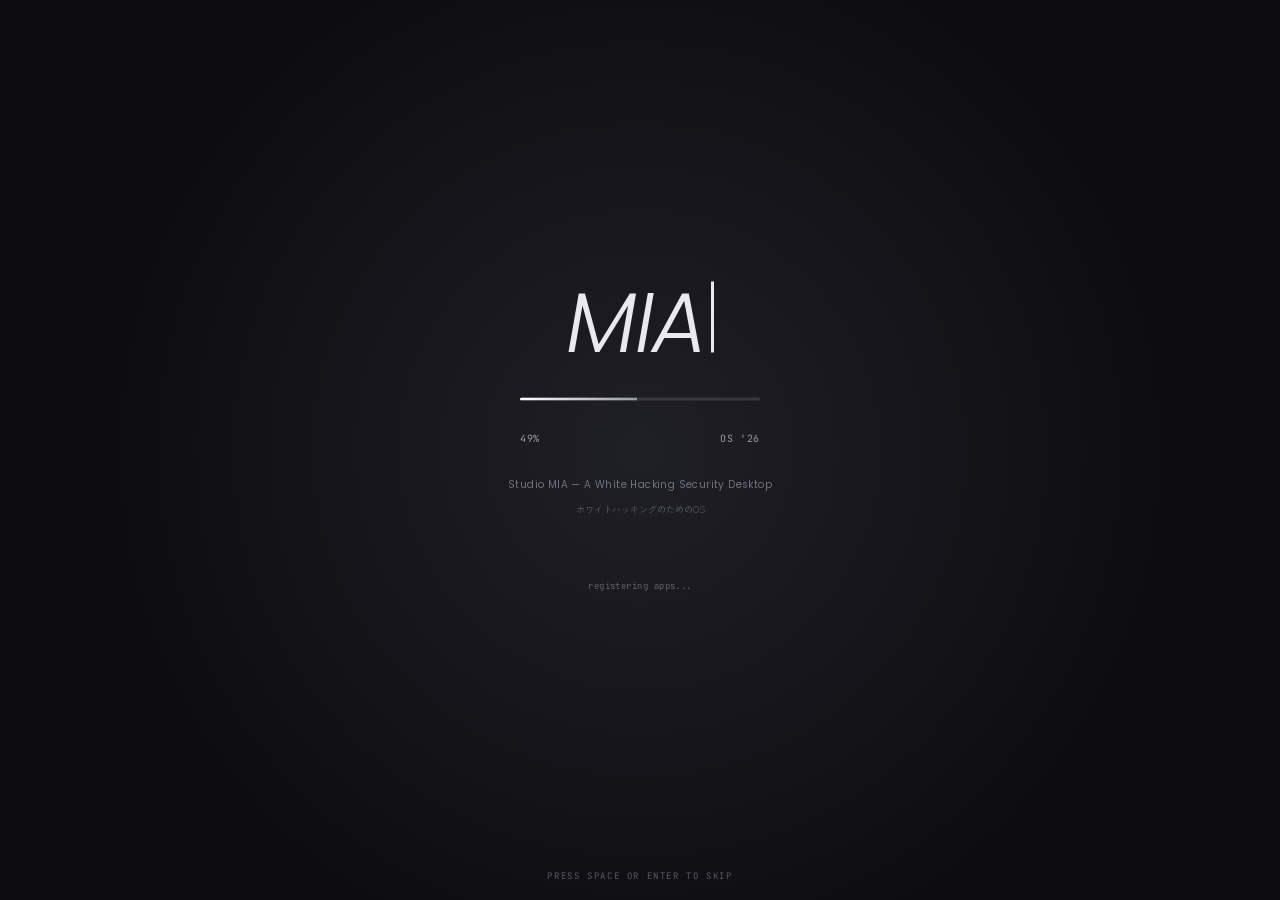
==== commit 358fc732: "mia os react を OS.js/Puter 参考に大幅刷新 ウィンドウのリサイズ・最大化・最小化・スナップ、3 ワークスペース、 右クリックメニュー、ロック画面、Launchpad、通知セン" ====
--- a/mia-os-react.html
+++ b/mia-os-react.html
@@ -387,6 +387,244 @@
 .ethics-list li:before{counter-increment:r;content:counter(r) ".";position:absolute;left:0;top:0;font-family:var(--font-mono);color:var(--accent);font-weight:600}
 .ethics-list .ja{display:block;color:var(--t-3);font-family:var(--font-jp);font-size:11.5px;margin-top:3px;line-height:1.7}
 .ethics-quote{margin-top:18px;padding-top:14px;border-top:1px solid var(--hair);color:var(--t-4);font-style:italic;font-size:12px}
+
+/* ===== Wallpaper variants ===== */
+.wallpaper.var-grid{background:
+  linear-gradient(rgba(20,20,30,0.06) 1px, transparent 1px) 0 0 / 32px 32px,
+  linear-gradient(90deg, rgba(20,20,30,0.06) 1px, transparent 1px) 0 0 / 32px 32px,
+  linear-gradient(rgba(20,20,30,0.03) 1px, transparent 1px) 0 0 / 128px 128px,
+  linear-gradient(90deg, rgba(20,20,30,0.03) 1px, transparent 1px) 0 0 / 128px 128px,
+  #f6f6f8}
+.wallpaper.var-topo{background:
+  radial-gradient(circle at 20% 30%, transparent 0, transparent 60px, rgba(20,20,30,0.05) 61px, transparent 62px, transparent 120px, rgba(20,20,30,0.04) 121px, transparent 122px, transparent 180px, rgba(20,20,30,0.03) 181px, transparent 182px),
+  radial-gradient(circle at 80% 70%, transparent 0, transparent 80px, rgba(20,20,30,0.05) 81px, transparent 82px, transparent 160px, rgba(20,20,30,0.04) 161px, transparent 162px),
+  #f4f4f7}
+.wallpaper.var-slate{background:
+  radial-gradient(40% 32% at 24% 28%, rgba(255,255,255,0.06), transparent 65%),
+  radial-gradient(36% 30% at 78% 22%, rgba(255,255,255,0.04), transparent 65%),
+  #0d0d12}
+.wallpaper.var-slate:after{opacity:.18;mix-blend-mode:screen}
+.wallpaper.var-slate .wallpaper__mark{color:rgba(255,255,255,0.06)}
+
+/* ===== Status icons in menubar ===== */
+.menubar__status{display:flex;align-items:center;gap:8px;padding-right:6px}
+.menubar__icon{width:22px;height:22px;display:inline-flex;align-items:center;justify-content:center;border-radius:5px;color:var(--t-2);cursor:pointer;transition:background .15s,color .15s}
+.menubar__icon:hover{background:rgba(20,20,30,0.06);color:var(--t-1)}
+.menubar__icon svg{width:14px;height:14px}
+.menubar__icon.is-on{color:var(--t-1)}
+.menubar__wpager{display:flex;align-items:center;gap:5px;padding:0 8px;height:24px;border-radius:6px;cursor:pointer}
+.menubar__wpager:hover{background:rgba(20,20,30,0.05)}
+.menubar__wpager .dot{width:6px;height:6px;border-radius:50%;background:rgba(20,20,30,0.18);transition:background .18s,transform .18s}
+.menubar__wpager .dot.is-active{background:var(--t-1);transform:scale(1.35)}
+
+/* ===== Context menu (right-click) ===== */
+.ctx{position:fixed;min-width:200px;background:linear-gradient(180deg,rgba(255,255,255,0.94),rgba(255,255,255,0.82));backdrop-filter:var(--glass-blur);-webkit-backdrop-filter:var(--glass-blur);border:1px solid rgba(255,255,255,0.7);border-radius:10px;box-shadow:inset 0 1px 0 rgba(255,255,255,0.85),0 16px 40px rgba(20,20,30,0.22),0 34px 90px -16px rgba(20,20,30,0.3);padding:6px;font-size:13px;z-index:380;animation:ctxIn .12s ease-out}
+@keyframes ctxIn{from{opacity:0;transform:scale(.96) translateY(-3px)}to{opacity:1;transform:scale(1) translateY(0)}}
+.ctx .row{padding:6px 12px;border-radius:5px;display:flex;justify-content:space-between;align-items:center;color:var(--t-1);cursor:pointer;gap:14px}
+.ctx .row:hover{background:linear-gradient(#15151a,#000);color:#fff}
+.ctx .row.dim{color:var(--t-4);pointer-events:none}
+.ctx .row .kbd{font-family:var(--font-mono);font-size:11px;color:var(--t-3)}
+.ctx .row:hover .kbd{color:rgba(255,255,255,0.85)}
+.ctx hr{border:0;border-top:1px solid var(--hair);margin:5px 4px}
+
+/* ===== Lock screen ===== */
+.lock{position:fixed;inset:0;z-index:9500;background:rgba(12,12,18,0.55);backdrop-filter:blur(28px) saturate(140%);-webkit-backdrop-filter:blur(28px) saturate(140%);display:flex;flex-direction:column;align-items:center;justify-content:center;color:#fff;animation:lockIn .25s ease-out;font-family:var(--font-ui)}
+.lock.is-out{animation:lockOut .25s ease-in forwards}
+@keyframes lockIn{from{opacity:0}to{opacity:1}}
+@keyframes lockOut{to{opacity:0;visibility:hidden}}
+.lock__time{font-size:120px;font-weight:200;letter-spacing:-0.04em;line-height:1;font-feature-settings:"tnum"}
+.lock__date{font-size:14px;font-weight:400;color:rgba(255,255,255,0.7);margin-top:6px;letter-spacing:.06em}
+.lock__brand{position:absolute;top:36px;font-size:32px;font-style:italic;font-weight:300;letter-spacing:-0.02em;color:rgba(255,255,255,0.85)}
+.lock__hint{margin-top:60px;font-size:11px;color:rgba(255,255,255,0.55);letter-spacing:.16em;text-transform:uppercase;font-family:var(--font-mono)}
+.lock__input{margin-top:18px;width:280px;height:38px;padding:0 16px;border-radius:99px;background:rgba(255,255,255,0.1);border:1px solid rgba(255,255,255,0.18);color:#fff;outline:none;font-size:13px;text-align:center;letter-spacing:.18em;transition:background .15s,border-color .15s}
+.lock__input:focus{background:rgba(255,255,255,0.14);border-color:rgba(255,255,255,0.3)}
+.lock__input::placeholder{color:rgba(255,255,255,0.35);letter-spacing:.12em}
+.lock__err{height:16px;margin-top:8px;font-size:11px;font-family:var(--font-mono);color:#ff9a9a;letter-spacing:.05em}
+
+/* ===== App Launcher (Launchpad) ===== */
+.launcher{position:fixed;inset:0;z-index:320;background:rgba(20,20,28,0.36);backdrop-filter:blur(28px) saturate(160%);-webkit-backdrop-filter:blur(28px) saturate(160%);opacity:0;visibility:hidden;transition:opacity .22s,visibility .22s;display:flex;flex-direction:column;align-items:center;justify-content:flex-start;padding:8vh 6vw 4vh}
+.launcher.is-open{opacity:1;visibility:visible}
+.launcher__search{width:480px;max-width:90vw;height:42px;border-radius:99px;background:rgba(255,255,255,0.18);backdrop-filter:blur(20px);-webkit-backdrop-filter:blur(20px);border:1px solid rgba(255,255,255,0.22);padding:0 18px;color:#fff;outline:none;font-size:14px;text-align:center;font-style:italic;letter-spacing:.04em;transition:transform .22s,opacity .22s;transform:translateY(-12px);opacity:0}
+.launcher.is-open .launcher__search{transform:translateY(0);opacity:1}
+.launcher__search::placeholder{color:rgba(255,255,255,0.55)}
+.launcher__grid{margin-top:48px;display:grid;grid-template-columns:repeat(7,1fr);gap:36px 28px;width:100%;max-width:1000px;transform:scale(.96);opacity:0;transition:transform .26s cubic-bezier(.2,.8,.3,1),opacity .22s}
+.launcher.is-open .launcher__grid{transform:scale(1);opacity:1}
+.launcher__cell{display:flex;flex-direction:column;align-items:center;gap:10px;color:#fff;cursor:pointer;padding:6px 4px;border-radius:12px;transition:background .15s,transform .15s}
+.launcher__cell:hover{background:rgba(255,255,255,0.1);transform:translateY(-2px)}
+.launcher__cell .ico{width:64px;height:64px;border-radius:16px;background:linear-gradient(155deg,#2c2c34 0%,#15151a 70%,#0a0a0e 100%);box-shadow:inset 0 0 0 1px rgba(255,255,255,0.14),inset 0 1px 0 rgba(255,255,255,0.2),0 6px 18px rgba(0,0,0,0.28);display:grid;place-items:center;font-family:var(--font-mono);font-size:18px;font-weight:600;color:#fff;position:relative;overflow:hidden}
+.launcher__cell .ico:before{content:"";position:absolute;inset:0;background:linear-gradient(rgba(255,255,255,0.22),rgba(255,255,255,0) 50%);border-radius:16px}
+.launcher__cell .name{font-size:12px;letter-spacing:.02em;font-weight:500;text-align:center;text-shadow:0 1px 2px rgba(0,0,0,0.4)}
+.launcher__cell .ja{font-size:9.5px;color:rgba(255,255,255,0.55);font-family:var(--font-jp);margin-top:-4px}
+.launcher__hint{margin-top:auto;font-size:10px;color:rgba(255,255,255,0.5);font-family:var(--font-mono);letter-spacing:.16em;text-transform:uppercase}
+
+/* ===== Notification Center ===== */
+.notif-center{position:fixed;top:38px;right:8px;z-index:240;width:340px;max-height:80vh;background:linear-gradient(180deg,rgba(255,255,255,0.92),rgba(255,255,255,0.78));backdrop-filter:var(--glass-blur);-webkit-backdrop-filter:var(--glass-blur);border:1px solid rgba(255,255,255,0.7);border-radius:14px;box-shadow:inset 0 1px 0 rgba(255,255,255,0.85),0 24px 60px rgba(20,20,30,0.22),0 60px 120px -22px rgba(20,20,30,0.32);transform:translateY(-10px) scale(.96);opacity:0;visibility:hidden;transition:transform .2s cubic-bezier(.2,.8,.3,1),opacity .2s,visibility .2s;display:flex;flex-direction:column;overflow:hidden}
+.notif-center.is-open{transform:translateY(0) scale(1);opacity:1;visibility:visible}
+.notif-center__head{padding:14px 16px 10px;border-bottom:1px solid var(--hair);display:flex;justify-content:space-between;align-items:center}
+.notif-center__head h3{font-size:13px;font-weight:600;letter-spacing:.04em}
+.notif-center__head .ja{color:var(--t-3);font-family:var(--font-jp);font-size:11px;margin-left:6px;font-weight:500}
+.notif-center__clear{font-size:11px;color:var(--t-3);font-family:var(--font-mono);cursor:pointer;padding:3px 6px;border-radius:4px;transition:background .15s}
+.notif-center__clear:hover{background:rgba(20,20,30,0.05);color:var(--t-1)}
+.notif-center__list{flex:1;overflow:auto;padding:8px}
+.notif-center__item{padding:10px 12px;border-radius:9px;background:rgba(245,245,248,0.7);margin-bottom:6px;border:1px solid rgba(20,20,30,0.05)}
+.notif-center__item .t{font-size:12px;font-weight:600;color:var(--t-1);display:flex;justify-content:space-between;margin-bottom:3px}
+.notif-center__item .t .ts{font-family:var(--font-mono);font-size:9.5px;color:var(--t-3);font-weight:400}
+.notif-center__item .b{font-size:11.5px;color:var(--t-2);line-height:1.5}
+.notif-center__empty{padding:32px 16px;text-align:center;color:var(--t-3);font-size:11.5px;font-style:italic}
+.notif-center__toggle{padding:10px 16px;border-top:1px solid var(--hair);display:flex;justify-content:space-between;align-items:center;font-size:11.5px;color:var(--t-2)}
+.notif-center__toggle .sw{width:30px;height:18px;background:rgba(20,20,30,0.18);border-radius:99px;cursor:pointer;position:relative;transition:background .18s}
+.notif-center__toggle .sw:after{content:"";position:absolute;left:2px;top:2px;width:14px;height:14px;border-radius:50%;background:#fff;box-shadow:0 1px 3px rgba(0,0,0,0.15);transition:left .18s}
+.notif-center__toggle .sw.on{background:var(--t-1)}
+.notif-center__toggle .sw.on:after{left:14px}
+
+/* ===== Window resize/maximize/snap ===== */
+.window__resize{position:absolute;right:0;bottom:0;width:14px;height:14px;cursor:nwse-resize;z-index:5}
+.window__resize:after{content:"";position:absolute;right:2px;bottom:2px;width:8px;height:8px;border-right:1.5px solid rgba(20,20,30,0.3);border-bottom:1.5px solid rgba(20,20,30,0.3)}
+.window.is-maximized{border-radius:0;animation:none}
+.window.is-min{transform:scale(.04);opacity:0;pointer-events:none;transition:transform .25s cubic-bezier(.4,0,.6,1),opacity .25s}
+.window.is-snapping{transition:left .18s ease-out,top .18s ease-out,width .18s ease-out,height .18s ease-out}
+.snap-preview{position:fixed;background:rgba(20,20,30,0.12);border:1.5px dashed rgba(20,20,30,0.5);border-radius:10px;pointer-events:none;z-index:140;backdrop-filter:blur(3px);-webkit-backdrop-filter:blur(3px);opacity:0;transition:opacity .15s,left .12s,top .12s,width .12s,height .12s}
+.snap-preview.is-show{opacity:1}
+.window.is-focused .window__chrome{background:linear-gradient(rgba(255,255,255,0.7),rgba(255,255,255,0.18))}
+.window:not(.is-focused){box-shadow:inset 0 1px 0 rgba(255,255,255,0.7),inset 0 -1px 0 rgba(20,20,30,0.04),0 8px 24px rgba(20,20,30,0.16),0 36px 80px -28px rgba(20,20,30,0.22)}
+
+/* ===== Settings app ===== */
+.settings{display:flex;height:100%;margin:-20px -22px;font-size:13px}
+.settings__side{width:200px;border-right:1px solid var(--hair);background:rgba(252,252,254,0.7);padding:14px 8px;flex-shrink:0}
+.settings__side h4{font-family:var(--font-mono);font-size:9px;letter-spacing:.18em;text-transform:uppercase;color:var(--t-3);margin:6px 8px 4px;font-weight:500}
+.settings__tab{padding:8px 12px;border-radius:7px;color:var(--t-2);font-weight:500;cursor:pointer;display:flex;align-items:center;gap:9px;font-size:13px;margin:1px 0}
+.settings__tab:hover{background:rgba(20,20,30,0.04);color:var(--t-1)}
+.settings__tab.is-active{background:#15151a;color:#fff}
+.settings__tab .ja{font-family:var(--font-jp);font-size:10px;opacity:.6;margin-left:auto}
+.settings__main{flex:1;padding:18px 22px;overflow:auto}
+.settings__pane h2{font-size:18px;font-weight:500;letter-spacing:-0.01em;margin-bottom:4px}
+.settings__pane .sub{color:var(--t-3);font-size:11px;font-family:var(--font-mono);margin-bottom:14px}
+.settings__row{display:flex;justify-content:space-between;align-items:center;padding:11px 0;border-bottom:1px solid var(--hair);gap:18px}
+.settings__row:last-child{border-bottom:0}
+.settings__row .label-grp{flex:1}
+.settings__row .label-grp .ttl{font-size:13px;color:var(--t-1);font-weight:500}
+.settings__row .label-grp .desc{font-size:11px;color:var(--t-3);line-height:1.5;margin-top:2px}
+.settings__row .label-grp .ja{font-family:var(--font-jp);color:var(--t-3);display:block;margin-top:1px}
+.settings__seg{display:flex;border:1px solid rgba(20,20,30,0.1);border-radius:7px;overflow:hidden;background:rgba(245,245,248,0.7)}
+.settings__seg button{padding:6px 12px;font-size:12px;color:var(--t-2);border-right:1px solid rgba(20,20,30,0.06);transition:background .15s,color .15s;font-family:var(--font-ui)}
+.settings__seg button:last-child{border-right:0}
+.settings__seg button:hover{background:rgba(20,20,30,0.04);color:var(--t-1)}
+.settings__seg button.is-active{background:#15151a;color:#fff}
+.settings__sw{width:38px;height:22px;background:rgba(20,20,30,0.18);border-radius:99px;cursor:pointer;position:relative;transition:background .2s;flex-shrink:0}
+.settings__sw:after{content:"";position:absolute;left:2px;top:2px;width:18px;height:18px;border-radius:50%;background:#fff;box-shadow:0 1px 3px rgba(0,0,0,0.18);transition:left .2s}
+.settings__sw.on{background:#15151a}
+.settings__sw.on:after{left:18px}
+.wallpaper-swatch{width:84px;height:54px;border-radius:8px;border:2px solid rgba(20,20,30,0.06);cursor:pointer;position:relative;overflow:hidden}
+.wallpaper-swatch.is-active{border-color:#15151a}
+.wallpaper-swatch .lbl{position:absolute;left:0;right:0;bottom:0;font-size:9px;font-family:var(--font-mono);text-align:center;color:rgba(20,20,30,0.7);padding:2px;background:rgba(255,255,255,0.55)}
+
+/* ===== Calculator ===== */
+.calc{margin:-8px -10px}
+.calc__display{background:#15151a;color:#fff;padding:18px 18px 14px;border-radius:10px;text-align:right;font-family:var(--font-mono);margin-bottom:10px;min-height:88px;display:flex;flex-direction:column;justify-content:flex-end;overflow:hidden}
+.calc__hist{font-size:12px;color:rgba(255,255,255,0.45);min-height:14px;white-space:nowrap;overflow:hidden;text-overflow:ellipsis}
+.calc__main{font-size:32px;font-weight:300;letter-spacing:-0.01em;white-space:nowrap;overflow:hidden;text-overflow:ellipsis}
+.calc__grid{display:grid;grid-template-columns:repeat(5,1fr);gap:6px}
+.calc__btn{padding:14px 0;border-radius:8px;background:rgba(245,245,248,0.85);color:var(--t-1);font-family:var(--font-mono);font-size:15px;border:1px solid rgba(20,20,30,0.06);cursor:pointer;transition:background .12s,transform .08s}
+.calc__btn:hover{background:rgba(235,235,240,0.95)}
+.calc__btn:active{transform:scale(.96)}
+.calc__btn.op{background:#15151a;color:#fff;font-weight:500}
+.calc__btn.op:hover{background:#3d3d48}
+.calc__btn.fn{background:rgba(20,20,30,0.06);color:var(--t-2);font-size:13px}
+.calc__btn.eq{background:#15151a;color:#fff;font-weight:600}
+.calc__btn.wide{grid-column:span 2}
+
+/* ===== Notes ===== */
+.notes{display:flex;height:100%;margin:-20px -22px;font-size:13px}
+.notes__side{width:200px;border-right:1px solid var(--hair);background:rgba(252,252,254,0.7);display:flex;flex-direction:column;flex-shrink:0}
+.notes__toolbar{padding:10px;display:flex;gap:6px;border-bottom:1px solid var(--hair)}
+.notes__list{flex:1;overflow:auto;padding:6px}
+.notes__item{padding:9px 11px;border-radius:7px;cursor:pointer;margin-bottom:2px}
+.notes__item:hover{background:rgba(20,20,30,0.04)}
+.notes__item.is-active{background:#15151a;color:#fff}
+.notes__item .ttl{font-size:12.5px;font-weight:500;white-space:nowrap;overflow:hidden;text-overflow:ellipsis;margin-bottom:2px}
+.notes__item .meta{font-size:10px;font-family:var(--font-mono);color:var(--t-3)}
+.notes__item.is-active .meta{color:rgba(255,255,255,0.6)}
+.notes__main{flex:1;display:flex;flex-direction:column;min-width:0}
+.notes__edit-row{display:flex;flex:1;min-height:0}
+.notes__edit,.notes__preview{flex:1;padding:14px 18px;overflow:auto;min-width:0}
+.notes__edit{border-right:1px solid var(--hair)}
+.notes__edit textarea{width:100%;height:100%;border:0;outline:none;background:transparent;resize:none;font-family:var(--font-mono);font-size:12.5px;line-height:1.65;color:var(--t-1)}
+.notes__title-in{width:100%;border:0;outline:none;background:transparent;font-size:18px;font-weight:500;color:var(--t-1);padding:14px 18px 6px;border-bottom:1px solid var(--hair)}
+.notes__preview{background:rgba(252,252,254,0.5);font-size:13px;line-height:1.7;color:var(--t-1)}
+.notes__preview h1,.notes__preview h2,.notes__preview h3{font-weight:600;letter-spacing:-0.01em;margin:14px 0 6px}
+.notes__preview h1{font-size:20px}
+.notes__preview h2{font-size:16px}
+.notes__preview h3{font-size:14px}
+.notes__preview p{margin:8px 0}
+.notes__preview code{font-family:var(--font-mono);font-size:11.5px;background:rgba(20,20,30,0.06);padding:1px 5px;border-radius:3px}
+.notes__preview pre{background:rgba(20,20,30,0.04);border-radius:7px;padding:10px 12px;font-family:var(--font-mono);font-size:11.5px;line-height:1.55;overflow:auto;margin:8px 0}
+.notes__preview ul,.notes__preview ol{padding-left:24px;margin:6px 0}
+.notes__preview li{margin:2px 0}
+.notes__preview blockquote{border-left:3px solid var(--t-3);padding-left:12px;color:var(--t-2);margin:8px 0;font-style:italic}
+.notes__preview a{color:var(--t-1);text-decoration:underline}
+.notes__preview hr{border:0;border-top:1px solid var(--hair);margin:14px 0}
+.notes__empty{flex:1;display:grid;place-items:center;color:var(--t-3);font-size:13px;font-style:italic}
+
+/* ===== Diff Viewer ===== */
+.diff{display:flex;flex-direction:column;height:100%;margin:0;gap:10px}
+.diff__inputs{display:grid;grid-template-columns:1fr 1fr;gap:10px}
+.diff__inputs textarea{font-family:var(--font-mono);font-size:11.5px;height:140px;resize:vertical}
+.diff__out{flex:1;border:1px solid var(--hair);border-radius:8px;overflow:auto;background:rgba(252,252,254,0.6);font-family:var(--font-mono);font-size:11.5px;line-height:1.55;padding:6px 0;min-height:160px}
+.diff__line{display:flex;padding:0 10px}
+.diff__line .num{width:36px;color:var(--t-4);text-align:right;flex-shrink:0;user-select:none;padding-right:8px}
+.diff__line .sign{width:16px;flex-shrink:0;text-align:center}
+.diff__line .txt{flex:1;white-space:pre-wrap;word-break:break-word}
+.diff__line.add{background:rgba(20,20,30,0.04)}
+.diff__line.add .sign{color:#15151a;font-weight:700}
+.diff__line.del{background:rgba(20,20,30,0.10);text-decoration:line-through;text-decoration-color:rgba(20,20,30,0.5)}
+.diff__line.del .sign{color:var(--t-1);font-weight:700}
+
+/* ===== UUID / Random ===== */
+.rnd-out{font-family:var(--font-mono);font-size:12px;background:rgba(20,20,30,0.04);padding:10px 12px;border-radius:8px;white-space:pre-wrap;word-break:break-all;min-height:60px;line-height:1.7}
+.rnd-tabs{display:flex;gap:4px;margin-bottom:10px;border-bottom:1px solid var(--hair)}
+.rnd-tabs button{padding:8px 14px;font-size:12px;color:var(--t-3);border:0;background:transparent;border-bottom:2px solid transparent;cursor:pointer;transition:color .15s,border-color .15s}
+.rnd-tabs button:hover{color:var(--t-1)}
+.rnd-tabs button.is-active{color:var(--t-1);border-bottom-color:var(--t-1);font-weight:500}
+
+/* ===== Headers / Cookies / DNS / RDAP shared ===== */
+.audit-row{display:flex;padding:9px 10px;border-bottom:1px solid var(--hair);gap:14px;align-items:flex-start}
+.audit-row:last-child{border-bottom:0}
+.audit-row .h{flex:0 0 200px;font-family:var(--font-mono);font-size:11px;color:var(--t-1);font-weight:600;word-break:break-all}
+.audit-row .v{flex:1;font-family:var(--font-mono);font-size:11px;color:var(--t-2);word-break:break-all;line-height:1.55}
+.audit-row .b{flex:0 0 60px;text-align:right}
+.badge{display:inline-block;padding:2px 7px;border-radius:99px;font-family:var(--font-mono);font-size:9.5px;letter-spacing:.05em;font-weight:600;text-transform:uppercase}
+.badge.ok{background:rgba(20,20,30,0.08);color:#15151a}
+.badge.warn{background:#15151a;color:#fff}
+.badge.miss{background:rgba(20,20,30,0.18);color:#fff}
+.badge.info{background:rgba(20,20,30,0.05);color:var(--t-2);font-weight:500}
+.audit-grade{display:flex;align-items:center;gap:14px;margin:10px 0;padding:14px 16px;border:1px solid var(--hair);border-radius:10px;background:rgba(245,245,248,0.6)}
+.audit-grade .letter{font-size:42px;font-weight:300;font-family:var(--font-mono);line-height:1;color:var(--t-1)}
+.audit-grade .desc{flex:1;font-size:12px;color:var(--t-2);line-height:1.55}
+.audit-grade .desc strong{color:var(--t-1);font-weight:600;display:block;font-size:13px;margin-bottom:2px}
+
+/* ===== Codepoint Inspector ===== */
+.cp-table{width:100%;border-collapse:collapse;font-size:11.5px}
+.cp-table th,.cp-table td{padding:7px 10px;border-bottom:1px solid var(--hair);text-align:left;vertical-align:top}
+.cp-table th{font-family:var(--font-mono);font-size:10px;letter-spacing:.12em;text-transform:uppercase;color:var(--t-3);background:rgba(248,248,250,0.95);position:sticky;top:0;font-weight:500}
+.cp-table td.gly{font-family:var(--font-mono);font-size:15px;width:46px;color:var(--t-1)}
+.cp-table td.hex{font-family:var(--font-mono);width:78px;color:var(--t-1);font-weight:500}
+.cp-table td.dec{font-family:var(--font-mono);width:78px;color:var(--t-2)}
+.cp-table td.utf{font-family:var(--font-mono);width:120px;color:var(--t-3);font-size:10.5px}
+.cp-table td.name{color:var(--t-2);font-size:11.5px}
+
+/* ===== Task Manager ===== */
+.taskmgr{font-size:12px}
+.taskmgr table{width:100%;border-collapse:collapse}
+.taskmgr th,.taskmgr td{padding:8px 10px;border-bottom:1px solid var(--hair);text-align:left}
+.taskmgr th{font-family:var(--font-mono);font-size:10px;letter-spacing:.12em;text-transform:uppercase;color:var(--t-3);font-weight:500;background:rgba(248,248,250,0.6)}
+.taskmgr td .pill{font-family:var(--font-mono);font-size:10px;padding:2px 6px;border-radius:99px;background:rgba(20,20,30,0.06);color:var(--t-2)}
+.taskmgr .end-btn{padding:4px 10px;border-radius:6px;background:#15151a;color:#fff;font-size:11px;border:0;cursor:pointer}
+.taskmgr .end-btn:hover{background:#3d3d48}
+.bar{height:4px;border-radius:99px;background:rgba(20,20,30,0.08);overflow:hidden;margin-top:4px}
+.bar > span{display:block;height:100%;background:var(--t-1)}
+
+/* ===== Reduce motion ===== */
+html.miaos-reduce-motion *,html.miaos-reduce-motion *:before,html.miaos-reduce-motion *:after{animation-duration:0.01ms !important;animation-iteration-count:1 !important;transition-duration:0.01ms !important;scroll-behavior:auto !important}
 </style>
 </head>
 <body>
@@ -429,26 +667,37 @@
 // App registry
 // ====================================================================
 const APPS = [
-  { id:'welcome',  title:'Welcome',         titleJa:'ようこそ',     icon:'@',  w:780, h:520 },
-  { id:'terminal', title:'Terminal',        titleJa:'端末',         icon:'>_', w:820, h:520 },
-  { id:'hash',     title:'Hash Tool',       titleJa:'ハッシュ',     icon:'#',  w:760, h:540 },
-  { id:'encoder',  title:'Encoder',         titleJa:'エンコーダ',   icon:'{}', w:780, h:540 },
-  { id:'netinfo',  title:'Net Info',        titleJa:'ネット情報',   icon:'()', w:780, h:540 },
-  { id:'portscan', title:'Port Scanner',    titleJa:'ポート調査',   icon:'::', w:800, h:580 },
-  { id:'portref',  title:'Port Reference',  titleJa:'ポート一覧',   icon:'?',  w:760, h:560 },
-  { id:'logs',     title:'Log Viewer',      titleJa:'ログ閲覧',     icon:'/',  w:820, h:580 },
-  { id:'ethics',   title:'Code of Conduct', titleJa:'行動規範',     icon:'!',  w:760, h:560 },
-  { id:'jwt',      title:'JWT Inspector',   titleJa:'JWT 解析',     icon:'JT', w:820, h:600 },
-  { id:'cidr',     title:'CIDR Calc',       titleJa:'サブネット計算', icon:'IP', w:780, h:560 },
-  { id:'passwd',   title:'Password Meter',  titleJa:'パスワード強度', icon:'**', w:780, h:580 },
-  { id:'hmac',     title:'HMAC Tool',       titleJa:'HMAC',         icon:'~',  w:780, h:560 },
-  { id:'regex',    title:'Regex Tester',    titleJa:'正規表現',     icon:'.*', w:800, h:580 },
-  { id:'browser',  title:'Browser',         titleJa:'ブラウザ',     icon:'@@', w:980, h:680 },
+  { id:'welcome',  title:'Welcome',         titleJa:'ようこそ',     icon:'@',  w:780, h:520, pin:true,  cat:'system' },
+  { id:'terminal', title:'Terminal',        titleJa:'端末',         icon:'>_', w:820, h:520, pin:true,  cat:'system' },
+  { id:'browser',  title:'Browser',         titleJa:'ブラウザ',     icon:'@@', w:980, h:680, pin:true,  cat:'system' },
+  { id:'notes',    title:'Notes',           titleJa:'ノート',       icon:'N',  w:880, h:600, pin:true,  cat:'productivity' },
+  { id:'calc',     title:'Calculator',      titleJa:'電卓',         icon:'=',  w:380, h:500, pin:true,  cat:'productivity' },
+  { id:'hash',     title:'Hash Tool',       titleJa:'ハッシュ',     icon:'#',  w:760, h:540, pin:true,  cat:'security' },
+  { id:'encoder',  title:'Encoder',         titleJa:'エンコーダ',   icon:'{}', w:780, h:540, pin:true,  cat:'security' },
+  { id:'netinfo',  title:'Net Info',        titleJa:'ネット情報',   icon:'()', w:780, h:540, pin:true,  cat:'network' },
+  { id:'portscan', title:'Port Scanner',    titleJa:'ポート調査',   icon:'::', w:800, h:580, pin:true,  cat:'network' },
+  { id:'settings', title:'Settings',        titleJa:'設定',         icon:'⚙',  w:780, h:560, pin:true,  cat:'system' },
+  { id:'portref',  title:'Port Reference',  titleJa:'ポート一覧',   icon:'?',  w:760, h:560, pin:false, cat:'network' },
+  { id:'logs',     title:'Log Viewer',      titleJa:'ログ閲覧',     icon:'/',  w:820, h:580, pin:false, cat:'security' },
+  { id:'ethics',   title:'Code of Conduct', titleJa:'行動規範',     icon:'!',  w:760, h:560, pin:false, cat:'system' },
+  { id:'jwt',      title:'JWT Inspector',   titleJa:'JWT 解析',     icon:'JT', w:820, h:600, pin:false, cat:'security' },
+  { id:'cidr',     title:'CIDR Calc',       titleJa:'サブネット計算', icon:'IP', w:780, h:560, pin:false, cat:'network' },
+  { id:'passwd',   title:'Password Meter',  titleJa:'パスワード強度', icon:'**', w:780, h:580, pin:false, cat:'security' },
+  { id:'hmac',     title:'HMAC Tool',       titleJa:'HMAC',         icon:'~',  w:780, h:560, pin:false, cat:'security' },
+  { id:'regex',    title:'Regex Tester',    titleJa:'正規表現',     icon:'.*', w:800, h:580, pin:false, cat:'productivity' },
+  { id:'diff',     title:'Diff Viewer',     titleJa:'差分',         icon:'+-', w:840, h:600, pin:false, cat:'productivity' },
+  { id:'uuid',     title:'UUID / Random',   titleJa:'UUID・乱数',   icon:'U4', w:760, h:580, pin:false, cat:'security' },
+  { id:'headers',  title:'Header Inspector',titleJa:'ヘッダ監査',   icon:'HD', w:820, h:620, pin:false, cat:'security' },
+  { id:'cookies',  title:'Cookie Inspector',titleJa:'Cookie 監査',  icon:'CK', w:820, h:600, pin:false, cat:'security' },
+  { id:'dns',      title:'DNS Lookup',      titleJa:'DNS 解決',     icon:'DN', w:820, h:600, pin:false, cat:'network' },
+  { id:'rdap',     title:'RDAP / Whois',    titleJa:'RDAP / Whois', icon:'WH', w:820, h:600, pin:false, cat:'network' },
+  { id:'codepoint',title:'Codepoint',       titleJa:'文字コード',   icon:'CP', w:820, h:600, pin:false, cat:'productivity' },
+  { id:'taskmgr',  title:'Task Manager',    titleJa:'タスク',       icon:'TM', w:780, h:520, pin:false, cat:'system' },
 ];
 // Extras kept from the original mia-os-react: Finder + Trash. Not part of Cmd+1-9.
 const EXTRAS = [
-  { id:'finder',   title:'Finder',          titleJa:'ファインダ',   icon:'☺',  w:760, h:520 },
-  { id:'trash',    title:'Trash',           titleJa:'ゴミ箱',       icon:'',   w:0,   h:0  },
+  { id:'finder',   title:'Finder',          titleJa:'ファインダ',   icon:'F',  w:780, h:560, pin:true, cat:'system' },
+  { id:'trash',    title:'Trash',           titleJa:'ゴミ箱',       icon:'',   w:0,   h:0,  pin:true, cat:'system' },
 ];
 const APP_BY_ID = Object.fromEntries([...APPS, ...EXTRAS].map(a => [a.id, a]));
 
@@ -562,7 +811,7 @@
 // ====================================================================
 const state = {
   bootDone: false,
-  windows: [],          // { id, x, y, w, h, z, el, instance }
+  windows: [],          // { id, x, y, w, h, z, el, instance, workspace, maximized, prev:{x,y,w,h} }
   focusedId: null,
   topZ: 100,
   staggerX: 100,
@@ -572,7 +821,44 @@
   spotlightActive: 0,
   notifShown: false,
   langMenuOpen: false,
+  workspace: 0,
+  workspaceCount: 3,
+  locked: false,
+  launcherOpen: false,
+  launcherQuery: '',
+  notifCenterOpen: false,
+  notifs: [],           // { title, body, ts, id }
+  dnd: false,
+  settings: {
+    motion: true,
+    sound: false,
+    cursor: true,
+    wallpaper: 'mist',  // mist | grid | topo | slate
+  },
 };
+// Load persisted settings
+try {
+  const raw = localStorage.getItem('miaos.settings');
+  if (raw) Object.assign(state.settings, JSON.parse(raw));
+} catch(_) {}
+function saveSettings() {
+  try { localStorage.setItem('miaos.settings', JSON.stringify(state.settings)); } catch(_) {}
+}
+function applySettings() {
+  document.documentElement.classList.toggle('miaos-reduce-motion', !state.settings.motion);
+  const wp = document.querySelector('.wallpaper');
+  if (wp) {
+    wp.classList.remove('var-mist','var-grid','var-topo','var-slate');
+    wp.classList.add('var-' + state.settings.wallpaper);
+  }
+  if (state.settings.cursor) {
+    initCustomCursor();
+  } else {
+    document.documentElement.classList.remove('miaos-cursor-on');
+    document.querySelectorAll('.miaos-cursor-dot, .miaos-cursor-ring').forEach(n => n.remove());
+    _cursorInited = false;
+  }
+}
 
 function nextStagger() {
   const x = state.staggerX, y = state.staggerY;
@@ -595,14 +881,67 @@
 function openWindow(id) {
   const meta = APP_BY_ID[id];
   if (!meta) return;
-  const existing = state.windows.find(w => w.id === id);
-  if (existing) { focusWindow(id); return; }
+  const existing = state.windows.find(w => w.id === id && w.workspace === state.workspace);
+  if (existing) {
+    if (existing.minimized) restoreFromMin(existing);
+    focusWindow(id);
+    return;
+  }
+  // open in current workspace
   const { x, y } = nextStagger();
   const win = createWindowEl(meta, x, y);
+  win.workspace = state.workspace;
   document.querySelector('.windows').appendChild(win.el);
   state.windows.push(win);
   focusWindow(id);
   updateDockIndicators();
+  applyWorkspaceVisibility();
+}
+function restoreFromMin(w) {
+  w.minimized = false;
+  w.el.classList.remove('is-min');
+  w.el.style.pointerEvents = '';
+}
+function minimizeWindow(id) {
+  const w = state.windows.find(x => x.id === id);
+  if (!w || w.minimized) return;
+  w.minimized = true;
+  w.el.classList.add('is-min');
+  if (state.focusedId === id) {
+    const next = [...state.windows].reverse().find(x => !x.minimized && x.workspace === state.workspace && x.id !== id);
+    state.focusedId = next ? next.id : null;
+  }
+}
+function maximizeWindow(id) {
+  const w = state.windows.find(x => x.id === id);
+  if (!w) return;
+  if (w.maximized) {
+    w.maximized = false;
+    w.el.classList.remove('is-maximized');
+    if (w.prev) {
+      Object.assign(w.el.style, { left: w.prev.x+'px', top: w.prev.y+'px', width: w.prev.w+'px', height: w.prev.h+'px' });
+    }
+  } else {
+    w.prev = { x: parseInt(w.el.style.left)||0, y: parseInt(w.el.style.top)||0, w: w.el.offsetWidth, h: w.el.offsetHeight };
+    w.maximized = true;
+    w.el.classList.add('is-maximized');
+    const wrap = document.querySelector('.windows').getBoundingClientRect();
+    Object.assign(w.el.style, { left:'0px', top:'0px', width: wrap.width+'px', height: wrap.height+'px' });
+  }
+}
+function applyWorkspaceVisibility() {
+  for (const w of state.windows) {
+    w.el.style.display = (w.workspace === state.workspace) ? '' : 'none';
+  }
+  // update pager
+  document.querySelectorAll('.menubar__wpager .dot').forEach((d, i) => d.classList.toggle('is-active', i === state.workspace));
+  updateDockIndicators();
+}
+function switchWorkspace(idx) {
+  idx = Math.max(0, Math.min(state.workspaceCount - 1, idx));
+  if (idx === state.workspace) return;
+  state.workspace = idx;
+  applyWorkspaceVisibility();
 }
 
 function onDockClick(id) {
@@ -624,7 +963,8 @@
     w.el.remove();
     state.windows.splice(state.windows.indexOf(w), 1);
     if (state.focusedId === id) {
-      state.focusedId = state.windows.length ? state.windows[state.windows.length-1].id : null;
+      const here = state.windows.filter(x => x.workspace === state.workspace && !x.minimized);
+      state.focusedId = here.length ? here[here.length-1].id : null;
     }
     updateDockIndicators();
   }, 220);
@@ -639,6 +979,14 @@
     const id = a.dataset.id;
     a.classList.toggle('is-open', state.windows.some(w => w.id === id));
   });
+}
+function cycleFocus(dir) {
+  const here = state.windows.filter(w => w.workspace === state.workspace && !w.minimized);
+  if (here.length < 1) return;
+  here.sort((a,b) => a.z - b.z);
+  let idx = here.findIndex(w => w.id === state.focusedId);
+  idx = (idx + dir + here.length) % here.length;
+  focusWindow(here[idx].id);
 }
 
 function createWindowEl(meta, x, y) {
@@ -649,30 +997,41 @@
   winEl.innerHTML = `
     <div class="window__chrome">
       <div class="tlights">
-        <span class="tl" data-act="close">${closeIco}</span>
-        <span class="tl" data-act="min">${minIco}</span>
-        <span class="tl" data-act="max">${maxIco}</span>
+        <span class="tl" data-act="close" title="Close">${closeIco}</span>
+        <span class="tl" data-act="min"   title="Minimize">${minIco}</span>
+        <span class="tl" data-act="max"   title="Maximize">${maxIco}</span>
       </div>
       <div class="window__title">${escapeHtml(meta.title)}<span class="ja">${escapeHtml(meta.titleJa)}</span></div>
       <div class="window__chrome-spacer"></div>
     </div>
     <div class="window__body"></div>
+    <div class="window__resize" title="resize"></div>
   `;
   const body = winEl.querySelector('.window__body');
   const chrome = winEl.querySelector('.window__chrome');
-  // close button
+  const resizer = winEl.querySelector('.window__resize');
+  // traffic-light buttons
   winEl.querySelector('.tl[data-act=close]').addEventListener('click', (e) => { e.stopPropagation(); closeWindow(meta.id); });
-  winEl.querySelector('.tl[data-act=min]').addEventListener('click', (e) => { e.stopPropagation(); closeWindow(meta.id); });
-  winEl.querySelector('.tl[data-act=max]').addEventListener('click', (e) => { e.stopPropagation(); /* no-op */ });
+  winEl.querySelector('.tl[data-act=min]').addEventListener('click',   (e) => { e.stopPropagation(); minimizeWindow(meta.id); });
+  winEl.querySelector('.tl[data-act=max]').addEventListener('click',   (e) => { e.stopPropagation(); maximizeWindow(meta.id); });
   // focus on click
   winEl.addEventListener('mousedown', () => focusWindow(meta.id));
-  // drag
+  // right-click context menu on chrome
+  chrome.addEventListener('contextmenu', (e) => { e.preventDefault(); openContextMenu(e.clientX, e.clientY, buildWindowContextMenu(meta.id)); });
+  // double-click chrome → toggle maximize
+  chrome.addEventListener('dblclick', (e) => { if (e.target.closest('.tl')) return; maximizeWindow(meta.id); });
+  // drag with snap preview
   let drag = null;
   chrome.addEventListener('mousedown', (e) => {
     if (e.target.closest('.tl')) return;
+    const w = state.windows.find(w => w.id === meta.id);
+    if (w && w.maximized) {
+      // un-maximize on drag so the user can re-position freely
+      maximizeWindow(meta.id);
+    }
     chrome.classList.add('is-dragging');
     const rect = winEl.getBoundingClientRect();
-    drag = { dx: e.clientX - rect.left, dy: e.clientY - rect.top };
+    drag = { dx: e.clientX - rect.left, dy: e.clientY - rect.top, snap: null };
     e.preventDefault();
   });
   window.addEventListener('mousemove', (e) => {
@@ -680,18 +1039,81 @@
     const wrap = document.querySelector('.windows').getBoundingClientRect();
     let nx = e.clientX - wrap.left - drag.dx;
     let ny = e.clientY - wrap.top - drag.dy;
-    nx = Math.max(0, Math.min(wrap.width - 80, nx));
+    nx = Math.max(-40, Math.min(wrap.width - 80, nx));
     ny = Math.max(0, Math.min(wrap.height - 30, ny));
     winEl.style.left = nx + 'px';
     winEl.style.top = ny + 'px';
+    // snap preview
+    const ex = e.clientX, ey = e.clientY;
+    const wrapEl = wrap;
+    let snap = null;
+    if (ey - wrapEl.top < 6) snap = 'max';
+    else if (ex - wrapEl.left < 6) snap = 'left';
+    else if (wrapEl.right - ex < 6) snap = 'right';
+    drag.snap = snap;
+    showSnapPreview(snap, wrapEl);
   });
-  window.addEventListener('mouseup', () => { if (drag) { drag = null; chrome.classList.remove('is-dragging'); }});
-
-  const winRec = { id: meta.id, el: winEl, z: 0, instance: null };
+  window.addEventListener('mouseup', (e) => {
+    if (!drag) return;
+    chrome.classList.remove('is-dragging');
+    if (drag.snap) {
+      const w = state.windows.find(w => w.id === meta.id);
+      if (w) snapWindow(w, drag.snap);
+    }
+    drag = null;
+    showSnapPreview(null);
+  });
+  // resize
+  let res = null;
+  resizer.addEventListener('mousedown', (e) => {
+    e.stopPropagation();
+    const rect = winEl.getBoundingClientRect();
+    res = { sx: e.clientX, sy: e.clientY, sw: rect.width, sh: rect.height };
+    e.preventDefault();
+  });
+  window.addEventListener('mousemove', (e) => {
+    if (!res) return;
+    const nw = Math.max(360, res.sw + (e.clientX - res.sx));
+    const nh = Math.max(240, res.sh + (e.clientY - res.sy));
+    winEl.style.width = nw + 'px';
+    winEl.style.height = nh + 'px';
+  });
+  window.addEventListener('mouseup', () => { res = null; });
+
+  const winRec = { id: meta.id, el: winEl, z: 0, instance: null, workspace: state.workspace, maximized: false, minimized: false, prev: null };
   // Mount the app
   const mounter = APP_MOUNTERS[meta.id];
   winRec.instance = mounter ? mounter(body) : null;
   return winRec;
+}
+
+// Snap preview overlay
+function showSnapPreview(side, wrapRect) {
+  let p = document.querySelector('.snap-preview');
+  if (!side) { if (p) p.classList.remove('is-show'); return; }
+  if (!p) {
+    p = el('div', { class:'snap-preview' });
+    document.body.appendChild(p);
+  }
+  const w = wrapRect || document.querySelector('.windows').getBoundingClientRect();
+  let s = { left: w.left, top: w.top, width: w.width, height: w.height };
+  if (side === 'left')  s = { left: w.left,             top: w.top, width: w.width/2, height: w.height };
+  if (side === 'right') s = { left: w.left + w.width/2, top: w.top, width: w.width/2, height: w.height };
+  if (side === 'max')   s = { left: w.left,             top: w.top, width: w.width,   height: w.height };
+  Object.assign(p.style, { left: s.left+'px', top: s.top+'px', width: s.width+'px', height: s.height+'px' });
+  p.classList.add('is-show');
+}
+function snapWindow(w, side) {
+  const wrap = document.querySelector('.windows').getBoundingClientRect();
+  w.el.classList.add('is-snapping');
+  let s = null;
+  if (side === 'left')  s = { left: 0,           top: 0, width: wrap.width/2, height: wrap.height };
+  if (side === 'right') s = { left: wrap.width/2,top: 0, width: wrap.width/2, height: wrap.height };
+  if (side === 'max') { maximizeWindow(w.id); setTimeout(() => w.el.classList.remove('is-snapping'), 220); return; }
+  if (s) {
+    Object.assign(w.el.style, { left: s.left+'px', top: s.top+'px', width: s.width+'px', height: s.height+'px' });
+    setTimeout(() => w.el.classList.remove('is-snapping'), 220);
+  }
 }
 
 // ====================================================================
@@ -758,9 +1180,9 @@
 
 function onBootComplete() {
   buildShell();
-  initCustomCursor();
+  applySettings();
   setTimeout(() => openWindow('welcome'), 200);
-  setTimeout(showWelcomeNotif, 600);
+  setTimeout(showWelcomeNotif, 900);
 }
 
 // ====================================================================
@@ -829,17 +1251,47 @@
 
   // Menubar
   const mb = el('div', { class:'menubar' });
+  const pagerDots = Array.from({length:state.workspaceCount}, (_,i) => `<span class="dot${i===state.workspace?' is-active':''}" data-w="${i}"></span>`).join('');
+  const wifiSvg = '<svg viewBox="0 0 24 24" fill="none" stroke="currentColor" stroke-width="2" stroke-linecap="round" stroke-linejoin="round"><path d="M5 12.55a11 11 0 0 1 14 0"/><path d="M1.42 9a16 16 0 0 1 21.16 0"/><path d="M8.53 16.11a6 6 0 0 1 6.95 0"/><circle cx="12" cy="20" r=".8"/></svg>';
+  const battSvg = '<svg viewBox="0 0 24 24" fill="none" stroke="currentColor" stroke-width="2" stroke-linecap="round" stroke-linejoin="round"><rect x="2" y="7" width="18" height="10" rx="2"/><line x1="22" y1="11" x2="22" y2="13"/><rect x="4" y="9.5" width="11" height="5" fill="currentColor" stroke="none"/></svg>';
+  const dndSvg = '<svg viewBox="0 0 24 24" fill="none" stroke="currentColor" stroke-width="2" stroke-linecap="round" stroke-linejoin="round"><path d="M18 8A6 6 0 0 0 6 8c0 7-3 9-3 9h18s-3-2-3-9"/><path d="M13.73 21a2 2 0 0 1-3.46 0"/></svg>';
   mb.innerHTML = `
     <div class="menubar__group">
       <div class="menubar__brand"><span class="menubar__brand-mark" aria-hidden="true"><svg viewBox="0 0 16 16" xmlns="http://www.w3.org/2000/svg"><defs><linearGradient id="mia-mark-bg" x1="0" y1="0" x2="1" y2="1"><stop offset="0" stop-color="#2a2a32"/><stop offset="1" stop-color="#0c0c10"/></linearGradient></defs><rect x="0.5" y="0.5" width="15" height="15" rx="3.6" fill="url(#mia-mark-bg)" stroke="rgba(255,255,255,0.12)"/><rect x="3" y="4" width="10" height="6.6" rx="1" fill="none" stroke="#ffffff" stroke-width="1.1"/><line x1="6.4" y1="13" x2="9.6" y2="13" stroke="#ffffff" stroke-width="1.1" stroke-linecap="round"/><line x1="8" y1="10.6" x2="8" y2="13" stroke="#ffffff" stroke-width="1.1"/></svg></span>STUDIO MIA</div>
+      <div class="menubar__wpager" title="${escapeHtml(tx('Workspaces (Cmd+Ctrl+←/→)','ワークスペース'))}">${pagerDots}</div>
       <div class="menubar__item" data-menu="file">${t('FileMenu')}</div>
+      <div class="menubar__item" data-menu="window">${tx('Window','ウィンドウ')}</div>
       <div class="menubar__item" data-menu="help">${t('HelpMenu')}</div>
       <div class="menubar__item" data-menu="lang">${t('Language')}</div>
     </div>
     <div class="menubar__spacer"></div>
-    <div class="menubar__time"></div>
+    <div class="menubar__status">
+      <button class="menubar__icon" data-mb="dnd"   title="${escapeHtml(tx('Do Not Disturb','通知を停止'))}">${dndSvg}</button>
+      <button class="menubar__icon" data-mb="wifi"  title="Wi-Fi">${wifiSvg}</button>
+      <button class="menubar__icon" data-mb="batt"  title="Battery">${battSvg}</button>
+    </div>
+    <div class="menubar__time" title="${escapeHtml(tx('Notification Center','通知センター'))}"></div>
   `;
   root.appendChild(mb);
+
+  // workspace pager
+  mb.querySelectorAll('.menubar__wpager .dot').forEach(d => {
+    d.addEventListener('click', e => { e.stopPropagation(); switchWorkspace(parseInt(d.dataset.w, 10)); });
+  });
+  // dnd toggle
+  const dndBtn = mb.querySelector('[data-mb=dnd]');
+  const setDndUi = () => dndBtn.classList.toggle('is-on', state.dnd);
+  setDndUi();
+  dndBtn.addEventListener('click', e => { e.stopPropagation(); state.dnd = !state.dnd; setDndUi(); });
+  // wifi / battery — visual only, info popover
+  mb.querySelector('[data-mb=wifi]').addEventListener('click', e => {
+    e.stopPropagation();
+    pushNotification(tx('Network','ネットワーク'), tx('Wi-Fi connected (read-only indicator).','Wi-Fi 接続中（表示専用）。'));
+  });
+  mb.querySelector('[data-mb=batt]').addEventListener('click', e => {
+    e.stopPropagation();
+    pushNotification(tx('Battery','バッテリー'), tx('AC power — sandbox build does not read real battery.','AC 電源 — サンドボックスは実バッテリーを参照しません。'));
+  });
 
   // dropdowns wired on click
   let openMenu = null;
@@ -859,7 +1311,7 @@
   });
   document.addEventListener('click', () => closeMenu());
 
-  // clock
+  // clock → notification center
   const clockEl = mb.querySelector('.menubar__time');
   const updateClock = () => {
     const d = new Date();
@@ -872,6 +1324,7 @@
   };
   updateClock();
   setInterval(updateClock, 30000);
+  clockEl.addEventListener('click', (e) => { e.stopPropagation(); toggleNotifCenter(); });
 
   // Windows root
   const winsRoot = el('div', { class:'windows' });
@@ -890,7 +1343,13 @@
   // Browser uses a globe/compass SVG (Chrome-inspired but original — no Chrome trade dress)
   const browserSvg = `<svg viewBox="0 0 32 32" width="26" height="26" fill="none" stroke="currentColor" stroke-width="2" stroke-linecap="round" stroke-linejoin="round"><circle cx="16" cy="16" r="11"/><line x1="5" y1="16" x2="27" y2="16"/><path d="M16 5a17 17 0 0 1 5 11 17 17 0 0 1-5 11"/><path d="M16 5a17 17 0 0 0-5 11 17 17 0 0 0 5 11"/></svg>`;
   const customIcon = (id) => id === 'welcome' ? computerSvg : (id === 'browser' ? browserSvg : null);
-  for (const a of APPS) addTile(a, customIcon(a.id));
+  for (const a of APPS.filter(a => a.pin)) addTile(a, customIcon(a.id));
+  dock.appendChild(el('span', { class:'dock__sep' }));
+  // Launchpad tile — opens full app grid
+  const lpadSvg = `<svg viewBox="0 0 32 32" width="24" height="24" fill="currentColor"><rect x="6" y="6" width="6" height="6" rx="1.6"/><rect x="13" y="6" width="6" height="6" rx="1.6"/><rect x="20" y="6" width="6" height="6" rx="1.6"/><rect x="6" y="13" width="6" height="6" rx="1.6"/><rect x="13" y="13" width="6" height="6" rx="1.6"/><rect x="20" y="13" width="6" height="6" rx="1.6"/><rect x="6" y="20" width="6" height="6" rx="1.6"/><rect x="13" y="20" width="6" height="6" rx="1.6"/><rect x="20" y="20" width="6" height="6" rx="1.6"/></svg>`;
+  const lpadTile = el('button', { class:'dock-app', 'data-id':'launchpad', 'aria-label':'Launchpad', onclick: openLauncher });
+  lpadTile.innerHTML = `${lpadSvg}<span class="dock-app__indicator"></span><span class="dock-app__tooltip">Launchpad<span class="ja">アプリ一覧</span></span>`;
+  dock.appendChild(lpadTile);
   dock.appendChild(el('span', { class:'dock__sep' }));
   addTile(EXTRAS[0]);  // Finder
   // Trash uses an SVG icon
@@ -929,10 +1388,282 @@
     }
   });
 
-  // Notification slot
+  // Notification slot (toast)
   const notif = el('div', { class:'notif' });
   notif.innerHTML = `<div class="notif__title"><span class="notif__title-text"></span><span class="notif__time">now</span></div><div class="notif__body"></div>`;
   root.appendChild(notif);
+
+  // Notification Center
+  buildNotifCenter(root);
+  // App Launcher
+  buildLauncher(root);
+
+  wireGlobalListeners();
+  applyWorkspaceVisibility();
+}
+
+// Document-level listeners registered exactly once (buildShell may run repeatedly)
+let _globalWired = false;
+function wireGlobalListeners() {
+  if (_globalWired) return;
+  _globalWired = true;
+  // Desktop right-click context menu (.windows is pointer-events:none, so listen on document)
+  document.addEventListener('contextmenu', (e) => {
+    if (e.target.closest('.window') || e.target.closest('.menubar') || e.target.closest('.dock')
+        || e.target.closest('.ctx') || e.target.closest('.spot') || e.target.closest('.launcher')
+        || e.target.closest('.notif-center') || e.target.closest('input') || e.target.closest('textarea')) return;
+    e.preventDefault();
+    openContextMenu(e.clientX, e.clientY, buildDesktopContextMenu());
+  });
+  // dismiss context menu / notif center on any click outside them
+  document.addEventListener('mousedown', (e) => {
+    if (!e.target.closest('.ctx')) closeContextMenu();
+    if (!e.target.closest('.notif-center') && !e.target.closest('.menubar__time')) closeNotifCenter();
+  });
+}
+
+// ====================================================================
+// Notification Center
+// ====================================================================
+function buildNotifCenter(root) {
+  const nc = el('div', { class:'notif-center' });
+  nc.innerHTML = `
+    <div class="notif-center__head">
+      <h3>${escapeHtml(tx('Notifications','通知'))}<span class="ja">${escapeHtml(tx('','センター'))}</span></h3>
+      <span class="notif-center__clear">${escapeHtml(tx('Clear all','すべて消去'))}</span>
+    </div>
+    <div class="notif-center__list"></div>
+    <div class="notif-center__toggle">
+      <span>${escapeHtml(tx('Do Not Disturb','通知を停止'))}</span>
+      <span class="sw${state.dnd?' on':''}"></span>
+    </div>
+  `;
+  root.appendChild(nc);
+  nc.querySelector('.notif-center__clear').addEventListener('click', () => { state.notifs = []; renderNotifCenter(); });
+  nc.querySelector('.sw').addEventListener('click', () => {
+    state.dnd = !state.dnd;
+    nc.querySelector('.sw').classList.toggle('on', state.dnd);
+    document.querySelector('[data-mb=dnd]')?.classList.toggle('is-on', state.dnd);
+  });
+  renderNotifCenter();
+}
+function renderNotifCenter() {
+  const list = document.querySelector('.notif-center__list');
+  if (!list) return;
+  if (!state.notifs.length) {
+    list.innerHTML = `<div class="notif-center__empty">${escapeHtml(tx('No notifications','通知はありません'))}</div>`;
+    return;
+  }
+  list.innerHTML = state.notifs.map(n => `
+    <div class="notif-center__item">
+      <div class="t">${escapeHtml(n.title)}<span class="ts">${escapeHtml(n.ts)}</span></div>
+      <div class="b">${escapeHtml(n.body)}</div>
+    </div>`).join('');
+}
+function toggleNotifCenter() {
+  state.notifCenterOpen ? closeNotifCenter() : openNotifCenter();
+}
+function openNotifCenter() {
+  const nc = document.querySelector('.notif-center');
+  if (!nc) return;
+  nc.classList.add('is-open');
+  state.notifCenterOpen = true;
+}
+function closeNotifCenter() {
+  const nc = document.querySelector('.notif-center');
+  if (!nc) return;
+  nc.classList.remove('is-open');
+  state.notifCenterOpen = false;
+}
+function pushNotification(title, body) {
+  const d = new Date();
+  const ts = `${String(d.getHours()).padStart(2,'0')}:${String(d.getMinutes()).padStart(2,'0')}`;
+  state.notifs.unshift({ title, body, ts, id: Date.now() });
+  if (state.notifs.length > 50) state.notifs.pop();
+  renderNotifCenter();
+  if (state.dnd) return;
+  // toast
+  const n = document.querySelector('.notif');
+  if (!n) return;
+  n.querySelector('.notif__title-text').textContent = title;
+  n.querySelector('.notif__time').textContent = ts;
+  n.querySelector('.notif__body').textContent = body;
+  n.classList.add('is-open');
+  clearTimeout(n._t);
+  n._t = setTimeout(() => n.classList.remove('is-open'), 4200);
+}
+
+// ====================================================================
+// App Launcher (Launchpad)
+// ====================================================================
+function buildLauncher(root) {
+  const lc = el('div', { class:'launcher' });
+  lc.innerHTML = `
+    <input class="launcher__search" type="text" placeholder="${escapeHtml(tx('Search applications…','アプリケーションを検索…'))}" spellcheck="false" autocomplete="off">
+    <div class="launcher__grid"></div>
+    <div class="launcher__hint">${escapeHtml(tx('Esc to close · Enter to launch','Esc で閉じる · Enter で起動'))}</div>
+  `;
+  root.appendChild(lc);
+  const search = lc.querySelector('.launcher__search');
+  lc.addEventListener('mousedown', (e) => { if (e.target === lc) closeLauncher(); });
+  search.addEventListener('input', () => { state.launcherQuery = search.value; renderLauncher(); });
+  search.addEventListener('keydown', (e) => {
+    if (e.key === 'Escape') { e.preventDefault(); closeLauncher(); }
+    else if (e.key === 'Enter') {
+      const m = filterApps(state.launcherQuery);
+      if (m.length) { openWindow(m[0].id); closeLauncher(); }
+    }
+  });
+  renderLauncher();
+}
+function renderLauncher() {
+  const grid = document.querySelector('.launcher__grid');
+  if (!grid) return;
+  const apps = filterApps(state.launcherQuery);
+  grid.innerHTML = apps.map(a => `
+    <div class="launcher__cell" data-id="${a.id}">
+      <div class="ico">${escapeHtml(a.icon)}</div>
+      <div class="name">${escapeHtml(a.title)}</div>
+      <div class="ja">${escapeHtml(a.titleJa)}</div>
+    </div>`).join('') || `<div style="grid-column:1/-1;text-align:center;color:rgba(255,255,255,0.6);padding:40px">${escapeHtml(t('SpotlightNoMatch'))}</div>`;
+  grid.querySelectorAll('.launcher__cell').forEach(c => {
+    c.addEventListener('click', () => { openWindow(c.dataset.id); closeLauncher(); });
+  });
+}
+function openLauncher() {
+  const lc = document.querySelector('.launcher');
+  if (!lc) return;
+  state.launcherQuery = '';
+  const s = lc.querySelector('.launcher__search');
+  s.value = '';
+  renderLauncher();
+  lc.classList.add('is-open');
+  state.launcherOpen = true;
+  setTimeout(() => s.focus(), 80);
+}
+function closeLauncher() {
+  const lc = document.querySelector('.launcher');
+  if (!lc) return;
+  lc.classList.remove('is-open');
+  state.launcherOpen = false;
+}
+
+// ====================================================================
+// Context menu
+// ====================================================================
+function closeContextMenu() {
+  document.querySelectorAll('.ctx').forEach(n => n.remove());
+}
+function openContextMenu(x, y, rows) {
+  closeContextMenu();
+  const menu = el('div', { class:'ctx' });
+  menu.innerHTML = rows.map(r => {
+    if (r === 'hr') return '<hr>';
+    return `<div class="row${r.dim?' dim':''}" data-act="${escapeHtml(r.act||'')}">${escapeHtml(r.label)}${r.kbd?`<span class="kbd">${escapeHtml(r.kbd)}</span>`:''}</div>`;
+  }).join('');
+  document.body.appendChild(menu);
+  // keep on screen
+  const mw = menu.offsetWidth, mh = menu.offsetHeight;
+  menu.style.left = Math.min(x, window.innerWidth - mw - 8) + 'px';
+  menu.style.top = Math.min(y, window.innerHeight - mh - 8) + 'px';
+  menu.addEventListener('click', (e) => {
+    const row = e.target.closest('.row[data-act]'); if (!row || !row.dataset.act) return;
+    const r = rows.find(rr => rr !== 'hr' && rr.act === row.dataset.act);
+    closeContextMenu();
+    if (r && r.fn) r.fn();
+  });
+}
+function buildDesktopContextMenu() {
+  return [
+    { act:'launcher', label:tx('Open Launchpad','アプリ一覧を開く'), kbd:'⌘⇧A', fn:openLauncher },
+    { act:'spot',     label:tx('Spotlight Search','検索'),           kbd:'⌘K',  fn:openSpotlight },
+    'hr',
+    { act:'wp',       label:tx('Change Wallpaper…','壁紙を変更…'),    fn:() => openWindow('settings') },
+    { act:'tidy',     label:tx('Tidy Windows','ウィンドウを整列'),    fn:tidyWindows },
+    'hr',
+    { act:'closeall', label:tx('Close All Windows','すべて閉じる'),   kbd:'⌘W', fn:closeAllWindows },
+    { act:'lock',     label:tx('Lock Screen','画面をロック'),         kbd:'⌃⌘L', fn:lockScreen },
+  ];
+}
+function buildWindowContextMenu(id) {
+  const w = state.windows.find(x => x.id === id);
+  return [
+    { act:'min',  label:tx('Minimize','最小化'),            fn:() => minimizeWindow(id) },
+    { act:'max',  label:(w&&w.maximized)?tx('Restore','元に戻す'):tx('Maximize','最大化'), fn:() => maximizeWindow(id) },
+    'hr',
+    { act:'sl',   label:tx('Snap Left','左に整列'),         fn:() => w&&snapWindow(w,'left') },
+    { act:'sr',   label:tx('Snap Right','右に整列'),        fn:() => w&&snapWindow(w,'right') },
+    'hr',
+    { act:'mv1',  label:tx('Move to Workspace 1','WS1 へ移動'), fn:() => moveWindowToWorkspace(id,0) },
+    { act:'mv2',  label:tx('Move to Workspace 2','WS2 へ移動'), fn:() => moveWindowToWorkspace(id,1) },
+    { act:'mv3',  label:tx('Move to Workspace 3','WS3 へ移動'), fn:() => moveWindowToWorkspace(id,2) },
+    'hr',
+    { act:'close',label:tx('Close','閉じる'),               kbd:'⌘W', fn:() => closeWindow(id) },
+  ];
+}
+function moveWindowToWorkspace(id, ws) {
+  const w = state.windows.find(x => x.id === id);
+  if (!w) return;
+  w.workspace = ws;
+  applyWorkspaceVisibility();
+}
+function tidyWindows() {
+  const here = state.windows.filter(w => w.workspace === state.workspace && !w.minimized);
+  let sx = 80, sy = 70;
+  here.forEach((w, i) => {
+    if (w.maximized) maximizeWindow(w.id);
+    w.el.classList.add('is-snapping');
+    w.el.style.left = (sx + i*34) + 'px';
+    w.el.style.top  = (sy + i*30) + 'px';
+    focusWindow(w.id);
+    setTimeout(() => w.el.classList.remove('is-snapping'), 220);
+  });
+}
+
+// ====================================================================
+// Lock screen
+// ====================================================================
+function lockScreen() {
+  if (state.locked) return;
+  state.locked = true;
+  const lock = el('div', { class:'lock' });
+  const fmt = () => {
+    const d = new Date();
+    return {
+      time: `${String(d.getHours()).padStart(2,'0')}:${String(d.getMinutes()).padStart(2,'0')}`,
+      date: ['Sunday','Monday','Tuesday','Wednesday','Thursday','Friday','Saturday'][d.getDay()] + ', '
+          + ['January','February','March','April','May','June','July','August','September','October','November','December'][d.getMonth()]
+          + ' ' + d.getDate(),
+    };
+  };
+  const f = fmt();
+  lock.innerHTML = `
+    <div class="lock__brand">mia</div>
+    <div class="lock__time">${f.time}</div>
+    <div class="lock__date">${escapeHtml(f.date)}</div>
+    <div class="lock__hint">${escapeHtml(tx('enter passcode to unlock','パスコードを入力して解除'))}</div>
+    <input class="lock__input" type="password" placeholder="••••" spellcheck="false" autocomplete="off">
+    <div class="lock__err"></div>
+  `;
+  document.body.appendChild(lock);
+  const input = lock.querySelector('.lock__input');
+  const err = lock.querySelector('.lock__err');
+  const timeEl = lock.querySelector('.lock__time');
+  const clk = setInterval(() => { timeEl.textContent = fmt().time; }, 10000);
+  const unlock = () => {
+    clearInterval(clk);
+    lock.classList.add('is-out');
+    setTimeout(() => lock.remove(), 280);
+    state.locked = false;
+  };
+  input.addEventListener('keydown', (e) => {
+    if (e.key === 'Enter') {
+      // demo passcode: "mia" or "0000" — also empty passes for convenience
+      if (input.value === 'mia' || input.value === '0000' || input.value === '') unlock();
+      else { err.textContent = tx('incorrect passcode','パスコードが違います'); input.value = ''; }
+    }
+  });
+  setTimeout(() => input.focus(), 100);
 }
 
 function buildDropdown(id, anchorRect) {
@@ -940,8 +1671,10 @@
   if (id === 'file') {
     dd.innerHTML = `
       <div class="row" data-act="new">${t('NewWindow')}<span class="kbd">⌘1</span></div>
+      <div class="row" data-act="launcher">${tx('Open Launchpad','アプリ一覧')}<span class="kbd">⌘⇧A</span></div>
       <div class="row" data-act="spot">${t('OpenSpotlight')}<span class="kbd">⌘K</span></div>
       <hr>
+      <div class="row" data-act="lock">${tx('Lock Screen','画面をロック')}<span class="kbd">⌃⌘L</span></div>
       <div class="row dim" data-act="print">${t('Print')}</div>
       <hr>
       <div class="row" data-act="closeall">${t('CloseAllWindows')}<span class="kbd">⌘W</span></div>
@@ -950,8 +1683,34 @@
       const row = e.target.closest('.row[data-act]'); if (!row) return;
       const a = row.dataset.act;
       if (a === 'new') openWindow('welcome');
+      else if (a === 'launcher') openLauncher();
       else if (a === 'spot') openSpotlight();
+      else if (a === 'lock') lockScreen();
       else if (a === 'closeall') closeAllWindows();
+    });
+  } else if (id === 'window') {
+    const here = state.windows.filter(w => w.workspace === state.workspace);
+    const list = here.length
+      ? here.map(w => `<div class="row" data-act="focus:${w.id}">${escapeHtml(APP_BY_ID[w.id].title)}${w.minimized?` <span class="kbd">${escapeHtml(tx('min','最小'))}</span>`:''}</div>`).join('')
+      : `<div class="row dim">${escapeHtml(tx('No open windows','開いているウィンドウなし'))}</div>`;
+    dd.innerHTML = `
+      <div class="row" data-act="tidy">${tx('Tidy Windows','ウィンドウを整列')}</div>
+      <div class="row" data-act="tasks">${tx('Task Manager','タスクマネージャ')}</div>
+      <hr>
+      <div class="row dim" style="font-size:11px">${escapeHtml(tx('Workspace ','ワークスペース ') + (state.workspace+1))}</div>
+      ${list}
+    `;
+    dd.addEventListener('click', (e) => {
+      const row = e.target.closest('.row[data-act]'); if (!row) return;
+      const a = row.dataset.act;
+      if (a === 'tidy') tidyWindows();
+      else if (a === 'tasks') openWindow('taskmgr');
+      else if (a.startsWith('focus:')) {
+        const wid = a.slice(6);
+        const w = state.windows.find(x => x.id === wid);
+        if (w && w.minimized) restoreFromMin(w);
+        focusWindow(wid);
+      }
     });
   } else if (id === 'help') {
     dd.innerHTML = `
@@ -1022,28 +1781,47 @@
 function showWelcomeNotif() {
   if (state.notifShown) return;
   state.notifShown = true;
-  const n = $('.notif');
-  n.querySelector('.notif__title-text').textContent = t('NotifTitle');
-  const body = n.querySelector('.notif__body');
-  body.innerHTML = '';
-  const en = el('span', {}, I18N.NotifBody.en);
-  const ja = el('span', { class:'ja' }, I18N.NotifBody.ja);
-  if (LANG === 'en') { body.appendChild(en); body.appendChild(ja); }
-  else { body.appendChild(ja); }
-  n.classList.add('is-open');
-  setTimeout(() => n.classList.remove('is-open'), 5000);
+  pushNotification(t('NotifTitle'), I18N.NotifBody[LANG]);
 }
 
 // ====================================================================
 // Keyboard shortcuts
 // ====================================================================
 window.addEventListener('keydown', (e) => {
+  if (!state.bootDone) return;
+  if (state.locked) return;
   const meta = e.metaKey || e.ctrlKey;
-  if (!state.bootDone) return;
-  if (e.key === 'Escape' && state.spotlightOpen) { e.preventDefault(); closeSpotlight(); return; }
-  if (meta && e.key.toLowerCase() === 'k') { e.preventDefault(); state.spotlightOpen ? closeSpotlight() : openSpotlight(); return; }
-  if (meta && e.key.toLowerCase() === 'w') { e.preventDefault(); if (state.focusedId) closeWindow(state.focusedId); return; }
-  if (meta && /^[1-9]$/.test(e.key)) { e.preventDefault(); const idx = parseInt(e.key, 10) - 1; if (APPS[idx]) openWindow(APPS[idx].id); }
+  const ctrl = e.ctrlKey, metaOnly = e.metaKey;
+  // Escape closes overlays
+  if (e.key === 'Escape') {
+    if (state.launcherOpen) { e.preventDefault(); closeLauncher(); return; }
+    if (state.spotlightOpen) { e.preventDefault(); closeSpotlight(); return; }
+    if (state.notifCenterOpen) { e.preventDefault(); closeNotifCenter(); return; }
+    closeContextMenu();
+  }
+  // Lock screen — Ctrl+Cmd+L (or Ctrl+Alt+L on win)
+  if (ctrl && (metaOnly || e.altKey) && e.key.toLowerCase() === 'l') { e.preventDefault(); lockScreen(); return; }
+  // Launchpad — Cmd/Ctrl+Shift+A
+  if (meta && e.shiftKey && e.key.toLowerCase() === 'a') { e.preventDefault(); state.launcherOpen ? closeLauncher() : openLauncher(); return; }
+  // Workspace switch — Cmd/Ctrl + Ctrl + Arrow, or Cmd/Ctrl+Shift+1-3
+  if (meta && ctrl && e.key === 'ArrowRight') { e.preventDefault(); switchWorkspace(state.workspace + 1); return; }
+  if (meta && ctrl && e.key === 'ArrowLeft')  { e.preventDefault(); switchWorkspace(state.workspace - 1); return; }
+  // Spotlight
+  if (meta && !e.shiftKey && e.key.toLowerCase() === 'k') { e.preventDefault(); state.spotlightOpen ? closeSpotlight() : openSpotlight(); return; }
+  // Close focused window
+  if (meta && !e.shiftKey && e.key.toLowerCase() === 'w') { e.preventDefault(); if (state.focusedId) closeWindow(state.focusedId); return; }
+  // Minimize / Maximize focused window
+  if (meta && e.key.toLowerCase() === 'm') { e.preventDefault(); if (state.focusedId) minimizeWindow(state.focusedId); return; }
+  if (ctrl && e.key === 'ArrowUp' && state.focusedId) { e.preventDefault(); maximizeWindow(state.focusedId); return; }
+  // Cycle windows — Cmd/Ctrl+`
+  if (meta && e.key === '`') { e.preventDefault(); cycleFocus(e.shiftKey ? -1 : 1); return; }
+  // Launch pinned dock app by index — Cmd/Ctrl+1-9 (pinned set)
+  if (meta && !e.shiftKey && /^[1-9]$/.test(e.key)) {
+    e.preventDefault();
+    const pinned = APPS.filter(a => a.pin);
+    const idx = parseInt(e.key, 10) - 1;
+    if (pinned[idx]) openWindow(pinned[idx].id);
+  }
 });
 
 // ====================================================================
@@ -2317,6 +3095,903 @@
 }
 
 // ====================================================================
+// APPS: Settings
+// ====================================================================
+function mountSettings(root) {
+  let tab = 'general';
+  const TABS = [
+    ['general', tx('General','一般'),  '⚙'],
+    ['display', tx('Display','表示'),  '◳'],
+    ['sound',   tx('Sound','サウンド'), '♪'],
+    ['about',   tx('About','情報'),    'ⓘ'],
+  ];
+  function render() {
+    root.innerHTML = `
+      <div class="settings">
+        <aside class="settings__side">
+          <h4>${escapeHtml(tx('Preferences','環境設定'))}</h4>
+          ${TABS.map(([id,label,ic]) => `<div class="settings__tab${id===tab?' is-active':''}" data-tab="${id}"><span style="font-family:var(--font-mono);width:16px;text-align:center">${ic}</span>${escapeHtml(label)}</div>`).join('')}
+        </aside>
+        <main class="settings__main">${paneHtml()}</main>
+      </div>`;
+    root.querySelectorAll('.settings__tab').forEach(el2 => el2.addEventListener('click', () => { tab = el2.dataset.tab; render(); }));
+    bindPane();
+  }
+  function paneHtml() {
+    if (tab === 'general') {
+      return `<div class="settings__pane">
+        <h2>${escapeHtml(tx('General','一般'))}</h2>
+        <div class="sub">language · region</div>
+        <div class="settings__row">
+          <div class="label-grp"><div class="ttl">${escapeHtml(tx('Language','言語'))}</div><div class="desc">${escapeHtml(tx('Interface language for MiaOS.','MiaOS の表示言語。'))}</div></div>
+          <div class="settings__seg" data-seg="lang">
+            <button data-v="en" class="${LANG==='en'?'is-active':''}">English</button>
+            <button data-v="ja" class="${LANG==='ja'?'is-active':''}">日本語</button>
+          </div>
+        </div>
+        <div class="settings__row">
+          <div class="label-grp"><div class="ttl">${escapeHtml(tx('Workspaces','ワークスペース'))}</div><div class="desc">${escapeHtml(tx('Virtual desktops available from the menu-bar pager.','メニューバーのページャから切り替え可能な仮想デスクトップ数。'))}</div></div>
+          <div class="mono muted">${state.workspaceCount}</div>
+        </div>
+      </div>`;
+    }
+    if (tab === 'display') {
+      const wps = [['mist',tx('Mist','ミスト')],['grid',tx('Grid','グリッド')],['topo',tx('Topo','等高線')],['slate',tx('Slate','スレート')]];
+      return `<div class="settings__pane">
+        <h2>${escapeHtml(tx('Display','表示'))}</h2>
+        <div class="sub">wallpaper · motion · cursor</div>
+        <div class="settings__row">
+          <div class="label-grp"><div class="ttl">${escapeHtml(tx('Wallpaper','壁紙'))}</div><div class="desc">${escapeHtml(tx('All wallpapers stay in the monochrome palette.','壁紙はすべてモノクロ基調です。'))}</div></div>
+        </div>
+        <div style="display:flex;gap:10px;flex-wrap:wrap;margin:4px 0 6px">
+          ${wps.map(([v,l]) => `<div class="wallpaper-swatch${state.settings.wallpaper===v?' is-active':''}" data-wp="${v}"><div class="wallpaper wallpaper--swatch var-${v}" style="position:absolute;inset:0"></div><span class="lbl">${escapeHtml(l)}</span></div>`).join('')}
+        </div>
+        <div class="settings__row">
+          <div class="label-grp"><div class="ttl">${escapeHtml(tx('Animations','アニメーション'))}</div><div class="desc">${escapeHtml(tx('Window, dock and transition effects.','ウィンドウ・ドック・遷移エフェクト。'))}</div></div>
+          <div class="settings__sw${state.settings.motion?' on':''}" data-sw="motion"></div>
+        </div>
+        <div class="settings__row">
+          <div class="label-grp"><div class="ttl">${escapeHtml(tx('Custom cursor','カスタムカーソル'))}</div><div class="desc">${escapeHtml(tx('Dual-layer dot + easing ring pointer.','二層ドット+リングのポインタ。'))}</div></div>
+          <div class="settings__sw${state.settings.cursor?' on':''}" data-sw="cursor"></div>
+        </div>
+      </div>`;
+    }
+    if (tab === 'sound') {
+      return `<div class="settings__pane">
+        <h2>${escapeHtml(tx('Sound','サウンド'))}</h2>
+        <div class="sub">interface feedback</div>
+        <div class="settings__row">
+          <div class="label-grp"><div class="ttl">${escapeHtml(tx('UI sounds','UI 効果音'))}</div><div class="desc">${escapeHtml(tx('Subtle clicks via the Web Audio API — no files loaded.','Web Audio API による控えめなクリック音。ファイル読み込みなし。'))}</div></div>
+          <div class="settings__sw${state.settings.sound?' on':''}" data-sw="sound"></div>
+        </div>
+        <div class="btn-row"><button class="btn btn--ghost" id="snd-test">${escapeHtml(tx('Play test tone','テスト音を再生'))}</button></div>
+      </div>`;
+    }
+    return `<div class="settings__pane">
+      <h2>${escapeHtml(tx('About MiaOS','MiaOS について'))}</h2>
+      <div class="sub">studio mia — white hacking desktop</div>
+      <table class="kv-table"><tbody>
+        <tr><td style="width:180px">${escapeHtml(tx('Edition','エディション'))}</td><td class="mono">MiaOS '26 — Web Build</td></tr>
+        <tr><td>${escapeHtml(tx('Shell','シェル'))}</td><td class="mono">vanilla JS · single-file</td></tr>
+        <tr><td>${escapeHtml(tx('Applications','アプリ数'))}</td><td class="mono">${APPS.length}</td></tr>
+        <tr><td>${escapeHtml(tx('Inspiration','参考'))}</td><td class="mono">OS.js · Puter</td></tr>
+        <tr><td>${escapeHtml(tx('Palette','配色'))}</td><td class="mono">monochrome</td></tr>
+      </tbody></table>
+      <p class="muted" style="font-size:11px;margin-top:14px;line-height:1.6">${escapeHtml(tx(
+        'A desktop-style learning environment for defensive security work. Analysis tools run locally; network tools (DNS, RDAP) issue normal user-driven requests only.',
+        '防御的セキュリティ学習のためのデスクトップ風環境。解析ツールはローカル動作、ネットワークツール (DNS / RDAP) はユーザー操作による通常リクエストのみ行います。'))}</p>
+    </div>`;
+  }
+  function relaunchShell() {
+    const openIds = state.windows.filter(w => w.workspace === state.workspace).map(w => w.id);
+    closeAllWindows();
+    buildShell();
+    applySettings();
+    setTimeout(() => { openIds.forEach(id => openWindow(id)); }, 260);
+  }
+  function bindPane() {
+    const seg = root.querySelector('[data-seg=lang]');
+    if (seg) seg.querySelectorAll('button').forEach(b => b.addEventListener('click', () => {
+      LANG = b.dataset.v;
+      try { localStorage.setItem('miaos.lang', LANG); } catch(_) {}
+      relaunchShell();
+    }));
+    root.querySelectorAll('.wallpaper-swatch').forEach(s => s.addEventListener('click', () => {
+      state.settings.wallpaper = s.dataset.wp; saveSettings(); applySettings(); render();
+    }));
+    root.querySelectorAll('.settings__sw').forEach(sw => sw.addEventListener('click', () => {
+      const key = sw.dataset.sw;
+      state.settings[key] = !state.settings[key];
+      saveSettings(); applySettings();
+      sw.classList.toggle('on', state.settings[key]);
+    }));
+    const test = root.querySelector('#snd-test');
+    if (test) test.addEventListener('click', () => beep());
+  }
+  render();
+  return { dispose: () => {} };
+}
+// tiny Web Audio click — only when sound enabled
+let _audioCtx = null;
+function beep(freq = 660, dur = 0.06) {
+  if (!state.settings.sound) return;
+  try {
+    _audioCtx = _audioCtx || new (window.AudioContext || window.webkitAudioContext)();
+    const o = _audioCtx.createOscillator(), g = _audioCtx.createGain();
+    o.frequency.value = freq; o.type = 'sine';
+    g.gain.setValueAtTime(0.0001, _audioCtx.currentTime);
+    g.gain.exponentialRampToValueAtTime(0.18, _audioCtx.currentTime + 0.01);
+    g.gain.exponentialRampToValueAtTime(0.0001, _audioCtx.currentTime + dur);
+    o.connect(g); g.connect(_audioCtx.destination);
+    o.start(); o.stop(_audioCtx.currentTime + dur);
+  } catch(_) {}
+}
+
+// ====================================================================
+// APPS: Calculator
+// ====================================================================
+function mountCalc(root) {
+  let cur = '0', acc = null, op = null, fresh = true, hist = '';
+  const KEYS = [
+    ['(', 'fn'],[')', 'fn'],['√','fn'],['^','fn'],['C','fn'],
+    ['7',''],['8',''],['9',''],['÷','op'],['%','fn'],
+    ['4',''],['5',''],['6',''],['×','op'],['π','fn'],
+    ['1',''],['2',''],['3',''],['−','op'],['e','fn'],
+    ['0','wide'],['.',''],['⌫','fn'],['+','op'],
+    ['=','eq wide'],['±','fn'],['1/x','fn'],['x²','fn'],
+  ];
+  function render() {
+    root.innerHTML = `
+      <div class="calc">
+        <div class="calc__display">
+          <div class="calc__hist">${escapeHtml(hist || ' ')}</div>
+          <div class="calc__main">${escapeHtml(cur)}</div>
+        </div>
+        <div class="calc__grid">
+          ${KEYS.map(([k,c]) => `<button class="calc__btn ${c}" data-k="${escapeHtml(k)}">${escapeHtml(k)}</button>`).join('')}
+        </div>
+      </div>`;
+    root.querySelectorAll('.calc__btn').forEach(b => b.addEventListener('click', () => { press(b.dataset.k); beep(); }));
+  }
+  function evalOp(a, b, o) {
+    if (o === '+') return a + b;
+    if (o === '−') return a - b;
+    if (o === '×') return a * b;
+    if (o === '÷') return b === 0 ? NaN : a / b;
+    if (o === '^') return Math.pow(a, b);
+    return b;
+  }
+  function fmt(n) {
+    if (!isFinite(n)) return 'Error';
+    if (Number.isInteger(n)) return String(n);
+    return String(parseFloat(n.toPrecision(12)));
+  }
+  function press(k) {
+    if (k === 'C') { cur = '0'; acc = null; op = null; fresh = true; hist = ''; return render(); }
+    if (k === '⌫') { cur = cur.length > 1 ? cur.slice(0,-1) : '0'; return render(); }
+    if (/[0-9]/.test(k)) { cur = (fresh || cur === '0') ? k : cur + k; fresh = false; return render(); }
+    if (k === '.') { if (!cur.includes('.')) cur += '.'; fresh = false; return render(); }
+    if (k === '±') { cur = cur.startsWith('-') ? cur.slice(1) : (cur === '0' ? cur : '-' + cur); return render(); }
+    if (k === 'π') { cur = fmt(Math.PI); fresh = true; return render(); }
+    if (k === 'e') { cur = fmt(Math.E); fresh = true; return render(); }
+    if (k === '√') { cur = fmt(Math.sqrt(parseFloat(cur))); fresh = true; return render(); }
+    if (k === 'x²') { cur = fmt(Math.pow(parseFloat(cur),2)); fresh = true; return render(); }
+    if (k === '1/x') { cur = fmt(1/parseFloat(cur)); fresh = true; return render(); }
+    if (k === '%') { cur = fmt(parseFloat(cur)/100); fresh = true; return render(); }
+    if (k === '(' || k === ')') { return; } // visual only — kept minimal
+    if (['+','−','×','÷','^'].includes(k)) {
+      if (op !== null && !fresh) { acc = evalOp(acc, parseFloat(cur), op); cur = fmt(acc); }
+      else acc = parseFloat(cur);
+      op = k; fresh = true; hist = fmt(acc) + ' ' + k; return render();
+    }
+    if (k === '=') {
+      if (op !== null) { const r = evalOp(acc, parseFloat(cur), op); hist = fmt(acc) + ' ' + op + ' ' + cur + ' ='; cur = fmt(r); acc = r; op = null; fresh = true; }
+      return render();
+    }
+  }
+  const keyHandler = (e) => {
+    if (!root.isConnected || state.focusedId !== 'calc') return;
+    if (e.target.matches('input,textarea')) return;
+    const map = { '/':'÷', '*':'×', '-':'−', 'Enter':'=', '=':'=', 'Backspace':'⌫', 'Escape':'C', '%':'%' };
+    let k = e.key;
+    if (/[0-9.]/.test(k)) { press(k); }
+    else if (k === '+') press('+');
+    else if (map[k]) { press(map[k]); }
+    else return;
+    e.preventDefault();
+  };
+  window.addEventListener('keydown', keyHandler);
+  render();
+  return { dispose: () => window.removeEventListener('keydown', keyHandler) };
+}
+
+// ====================================================================
+// APPS: Notes (Markdown editor + live preview, localStorage-backed)
+// ====================================================================
+function mdRender(src) {
+  // minimal, safe markdown — escape first, then apply inline + block rules
+  const esc = escapeHtml(src);
+  const lines = esc.split(/\n/);
+  let out = '', inCode = false, inList = null;
+  const inline = (s) => s
+    .replace(/`([^`]+)`/g, '<code>$1</code>')
+    .replace(/\*\*([^*]+)\*\*/g, '<strong>$1</strong>')
+    .replace(/(^|[^*])\*([^*]+)\*/g, '$1<em>$2</em>')
+    .replace(/\[([^\]]+)\]\((https?:[^)\s]+)\)/g, '<a href="$2" target="_blank" rel="noopener noreferrer">$1</a>');
+  const closeList = () => { if (inList) { out += `</${inList}>`; inList = null; } };
+  for (let ln of lines) {
+    if (/^```/.test(ln)) {
+      if (inCode) { out += '</pre>'; inCode = false; }
+      else { closeList(); out += '<pre>'; inCode = true; }
+      continue;
+    }
+    if (inCode) { out += ln + '\n'; continue; }
+    if (/^#{1,3}\s/.test(ln)) { closeList(); const lvl = ln.match(/^#+/)[0].length; out += `<h${lvl}>${inline(ln.replace(/^#+\s/,''))}</h${lvl}>`; continue; }
+    if (/^\s*[-*]\s/.test(ln)) { if (inList !== 'ul') { closeList(); out += '<ul>'; inList = 'ul'; } out += `<li>${inline(ln.replace(/^\s*[-*]\s/,''))}</li>`; continue; }
+    if (/^\s*\d+\.\s/.test(ln)) { if (inList !== 'ol') { closeList(); out += '<ol>'; inList = 'ol'; } out += `<li>${inline(ln.replace(/^\s*\d+\.\s/,''))}</li>`; continue; }
+    if (/^&gt;\s?/.test(ln)) { closeList(); out += `<blockquote>${inline(ln.replace(/^&gt;\s?/,''))}</blockquote>`; continue; }
+    if (/^(-{3,}|\*{3,})$/.test(ln.trim())) { closeList(); out += '<hr>'; continue; }
+    if (ln.trim() === '') { closeList(); continue; }
+    closeList();
+    out += `<p>${inline(ln)}</p>`;
+  }
+  if (inCode) out += '</pre>';
+  closeList();
+  return out;
+}
+function mountNotes(root) {
+  let notes = [];
+  let activeId = null;
+  try { notes = JSON.parse(localStorage.getItem('miaos.notes') || '[]'); } catch(_) { notes = []; }
+  if (!notes.length) {
+    notes = [{ id: Date.now(), title: tx('Welcome note','はじめてのノート'),
+      body: tx('# Notes\n\nA local **Markdown** notebook.\n\n- Saved to `localStorage`\n- Live preview on the right\n- Nothing leaves this tab\n\n> White hacking starts with good documentation.',
+               '# ノート\n\nローカルの **Markdown** ノートです。\n\n- `localStorage` に保存\n- 右側にライブプレビュー\n- このタブの外には出ません\n\n> ホワイトハッキングは良い記録から。'),
+      updated: Date.now() }];
+  }
+  activeId = notes[0] ? notes[0].id : null;
+  const save = () => { try { localStorage.setItem('miaos.notes', JSON.stringify(notes)); } catch(_) {} };
+  function render() {
+    const a = notes.find(n => n.id === activeId);
+    root.innerHTML = `
+      <div class="notes">
+        <aside class="notes__side">
+          <div class="notes__toolbar">
+            <button class="btn btn--accent" id="nt-new" style="flex:1">${escapeHtml(tx('New','新規'))}</button>
+            <button class="btn btn--ghost" id="nt-del">${escapeHtml(tx('Delete','削除'))}</button>
+          </div>
+          <div class="notes__list">
+            ${notes.map(n => `<div class="notes__item${n.id===activeId?' is-active':''}" data-id="${n.id}">
+              <div class="ttl">${escapeHtml(n.title || tx('Untitled','無題'))}</div>
+              <div class="meta">${new Date(n.updated).toLocaleString()}</div>
+            </div>`).join('') || `<div class="muted" style="padding:14px;font-size:11px">${escapeHtml(tx('No notes','ノートなし'))}</div>`}
+          </div>
+        </aside>
+        <main class="notes__main">
+          ${a ? `
+            <input class="notes__title-in" id="nt-title" value="${escapeHtml(a.title)}" placeholder="${escapeHtml(tx('Title','タイトル'))}">
+            <div class="notes__edit-row">
+              <div class="notes__edit"><textarea id="nt-body" spellcheck="false" placeholder="${escapeHtml(tx('Write Markdown…','Markdown を入力…'))}">${escapeHtml(a.body)}</textarea></div>
+              <div class="notes__preview" id="nt-prev"></div>
+            </div>
+          ` : `<div class="notes__empty">${escapeHtml(tx('Select or create a note','ノートを選択または作成'))}</div>`}
+        </main>
+      </div>`;
+    root.querySelectorAll('.notes__item').forEach(it => it.addEventListener('click', () => { activeId = parseInt(it.dataset.id,10); render(); }));
+    root.querySelector('#nt-new').addEventListener('click', () => {
+      const n = { id: Date.now(), title: tx('Untitled','無題'), body: '', updated: Date.now() };
+      notes.unshift(n); activeId = n.id; save(); render();
+    });
+    root.querySelector('#nt-del').addEventListener('click', () => {
+      if (activeId == null) return;
+      notes = notes.filter(n => n.id !== activeId);
+      activeId = notes[0] ? notes[0].id : null;
+      save(); render();
+    });
+    if (a) {
+      const title = root.querySelector('#nt-title');
+      const body = root.querySelector('#nt-body');
+      const prev = root.querySelector('#nt-prev');
+      const refresh = () => { prev.innerHTML = mdRender(body.value); };
+      refresh();
+      let timer = null;
+      const persist = () => {
+        a.title = title.value; a.body = body.value; a.updated = Date.now();
+        clearTimeout(timer); timer = setTimeout(save, 400);
+      };
+      title.addEventListener('input', persist);
+      body.addEventListener('input', () => { persist(); refresh(); });
+    }
+  }
+  render();
+  return { dispose: () => {} };
+}
+
+// ====================================================================
+// APPS: Diff Viewer (line-level LCS diff)
+// ====================================================================
+function lcsDiff(aLines, bLines) {
+  const n = aLines.length, m = bLines.length;
+  const dp = Array.from({length:n+1}, () => new Uint32Array(m+1));
+  for (let i = n-1; i >= 0; i--)
+    for (let j = m-1; j >= 0; j--)
+      dp[i][j] = aLines[i] === bLines[j] ? dp[i+1][j+1] + 1 : Math.max(dp[i+1][j], dp[i][j+1]);
+  const out = [];
+  let i = 0, j = 0;
+  while (i < n && j < m) {
+    if (aLines[i] === bLines[j]) { out.push({ t:'eq', l:aLines[i], a:i+1, b:j+1 }); i++; j++; }
+    else if (dp[i+1][j] >= dp[i][j+1]) { out.push({ t:'del', l:aLines[i], a:i+1 }); i++; }
+    else { out.push({ t:'add', l:bLines[j], b:j+1 }); j++; }
+  }
+  while (i < n) out.push({ t:'del', l:aLines[i], a:++i });
+  while (j < m) out.push({ t:'add', l:bLines[j], b:++j });
+  return out;
+}
+function mountDiff(root) {
+  root.innerHTML = `
+    <div class="app-header">
+      <h1>${escapeHtml(tx('Diff Viewer','差分ビューア'))}</h1>
+      <div class="app-sub">${escapeHtml(tx('line-level comparison of two texts','2 つのテキストの行単位比較'))}</div>
+    </div>
+    <div class="hr"></div>
+    <div class="diff">
+      <div class="diff__inputs">
+        <div><span class="label">${escapeHtml(tx('Original / A','元 / A'))}</span><textarea class="textarea" id="df-a" spellcheck="false"></textarea></div>
+        <div><span class="label">${escapeHtml(tx('Changed / B','変更後 / B'))}</span><textarea class="textarea" id="df-b" spellcheck="false"></textarea></div>
+      </div>
+      <div class="btn-row">
+        <button class="btn btn--accent" id="df-go">${escapeHtml(tx('Compare','比較'))}</button>
+        <button class="btn btn--ghost" id="df-swap">${escapeHtml(tx('Swap','入替'))}</button>
+        <button class="btn btn--ghost" id="df-clear">${escapeHtml(tx('Clear','消去'))}</button>
+        <span class="muted" id="df-stat" style="align-self:center;font-size:11px;font-family:var(--font-mono)"></span>
+      </div>
+      <div class="diff__out" id="df-out"></div>
+    </div>
+  `;
+  const $a = root.querySelector('#df-a'), $b = root.querySelector('#df-b');
+  const $out = root.querySelector('#df-out'), $stat = root.querySelector('#df-stat');
+  function run() {
+    const rows = lcsDiff($a.value.split(/\r?\n/), $b.value.split(/\r?\n/));
+    let add = 0, del = 0;
+    $out.innerHTML = rows.map(r => {
+      if (r.t === 'add') add++; if (r.t === 'del') del++;
+      const sign = r.t === 'add' ? '+' : r.t === 'del' ? '−' : ' ';
+      const num = r.t === 'add' ? r.b : r.t === 'del' ? r.a : r.a;
+      return `<div class="diff__line ${r.t === 'eq' ? '' : r.t}"><span class="num">${num||''}</span><span class="sign">${sign}</span><span class="txt">${escapeHtml(r.l) || ' '}</span></div>`;
+    }).join('') || `<div class="muted" style="padding:14px">${escapeHtml(tx('(identical / empty)','(同一 / 空)'))}</div>`;
+    $stat.textContent = `+${add}  −${del}  ${tx('lines','行')}`;
+  }
+  root.querySelector('#df-go').addEventListener('click', run);
+  root.querySelector('#df-swap').addEventListener('click', () => { const t2 = $a.value; $a.value = $b.value; $b.value = t2; run(); });
+  root.querySelector('#df-clear').addEventListener('click', () => { $a.value = ''; $b.value = ''; $out.innerHTML = ''; $stat.textContent = ''; });
+  return { dispose: () => {} };
+}
+
+// ====================================================================
+// APPS: UUID / Random generator (crypto-backed)
+// ====================================================================
+function mountUuid(root) {
+  let tab = 'uuid';
+  const WORDS = ['amber','basalt','cipher','dawn','ember','fjord','glyph','harbor','ivory','jade','kelp','lumen','marble','nimbus','onyx','prism','quartz','raven','slate','tundra','umbra','vellum','willow','xenon','yarrow','zephyr','anchor','beacon','cobalt','drift'];
+  function randBytes(n) { const a = new Uint8Array(n); crypto.getRandomValues(a); return a; }
+  function uuidv4() {
+    const b = randBytes(16);
+    b[6] = (b[6] & 0x0f) | 0x40;
+    b[8] = (b[8] & 0x3f) | 0x80;
+    const h = [...b].map(x => x.toString(16).padStart(2,'0'));
+    return `${h.slice(0,4).join('')}-${h.slice(4,6).join('')}-${h.slice(6,8).join('')}-${h.slice(8,10).join('')}-${h.slice(10,16).join('')}`;
+  }
+  function render() {
+    root.innerHTML = `
+      <div class="app-header">
+        <h1>${escapeHtml(tx('UUID / Random','UUID・乱数'))}</h1>
+        <div class="app-sub">${escapeHtml(tx('CSPRNG via crypto.getRandomValues — local only','crypto.getRandomValues による CSPRNG — ローカル動作'))}</div>
+      </div>
+      <div class="hr"></div>
+      <div class="rnd-tabs">
+        <button data-t="uuid"   class="${tab==='uuid'?'is-active':''}">UUID v4</button>
+        <button data-t="bytes"  class="${tab==='bytes'?'is-active':''}">${escapeHtml(tx('Random bytes','ランダムバイト'))}</button>
+        <button data-t="pass"   class="${tab==='pass'?'is-active':''}">${escapeHtml(tx('Passphrase','パスフレーズ'))}</button>
+        <button data-t="num"    class="${tab==='num'?'is-active':''}">${escapeHtml(tx('Numbers','数値'))}</button>
+      </div>
+      <div id="rnd-body"></div>
+    `;
+    root.querySelectorAll('.rnd-tabs button').forEach(b => b.addEventListener('click', () => { tab = b.dataset.t; render(); }));
+    renderBody();
+  }
+  function renderBody() {
+    const body = root.querySelector('#rnd-body');
+    if (tab === 'uuid') {
+      body.innerHTML = `
+        <div class="ps-grid" style="grid-template-columns:140px 1fr">
+          <span class="label" style="margin:0">${escapeHtml(tx('Count','個数'))}</span><input class="input" id="u-count" type="number" value="5" min="1" max="200">
+        </div>
+        <div class="btn-row"><button class="btn btn--accent" id="u-go">${escapeHtml(tx('Generate','生成'))}</button><button class="btn btn--ghost" id="u-copy">${escapeHtml(tx('Copy','コピー'))}</button></div>
+        <div class="rnd-out" id="u-out"></div>`;
+      const out = body.querySelector('#u-out');
+      const gen = () => { const n = Math.max(1, Math.min(200, parseInt(body.querySelector('#u-count').value)||5)); out.textContent = Array.from({length:n}, uuidv4).join('\n'); };
+      body.querySelector('#u-go').addEventListener('click', gen);
+      body.querySelector('#u-copy').addEventListener('click', () => copyText(out.textContent));
+      gen();
+    } else if (tab === 'bytes') {
+      body.innerHTML = `
+        <div class="ps-grid" style="grid-template-columns:140px 1fr">
+          <span class="label" style="margin:0">${escapeHtml(tx('Byte length','バイト長'))}</span><input class="input" id="b-len" type="number" value="32" min="1" max="1024">
+          <span class="label" style="margin:0">${escapeHtml(tx('Format','形式'))}</span>
+          <div class="enc-modes"><label><input type="radio" name="b-f" value="hex" checked>Hex</label><label><input type="radio" name="b-f" value="b64">Base64</label><label><input type="radio" name="b-f" value="dec">Decimal</label></div>
+        </div>
+        <div class="btn-row"><button class="btn btn--accent" id="b-go">${escapeHtml(tx('Generate','生成'))}</button><button class="btn btn--ghost" id="b-copy">${escapeHtml(tx('Copy','コピー'))}</button></div>
+        <div class="rnd-out" id="b-out"></div>`;
+      const out = body.querySelector('#b-out');
+      const gen = () => {
+        const n = Math.max(1, Math.min(1024, parseInt(body.querySelector('#b-len').value)||32));
+        const fmt = body.querySelector('input[name=b-f]:checked').value;
+        const a = randBytes(n);
+        if (fmt === 'hex') out.textContent = [...a].map(x => x.toString(16).padStart(2,'0')).join('');
+        else if (fmt === 'dec') out.textContent = [...a].join(' ');
+        else { let bin = ''; a.forEach(x => bin += String.fromCharCode(x)); out.textContent = btoa(bin); }
+      };
+      body.querySelector('#b-go').addEventListener('click', gen);
+      body.querySelector('#b-copy').addEventListener('click', () => copyText(out.textContent));
+      gen();
+    } else if (tab === 'pass') {
+      body.innerHTML = `
+        <div class="ps-grid" style="grid-template-columns:140px 1fr">
+          <span class="label" style="margin:0">${escapeHtml(tx('Word count','単語数'))}</span><input class="input" id="p-words" type="number" value="5" min="2" max="12">
+          <span class="label" style="margin:0">${escapeHtml(tx('Separator','区切り'))}</span><input class="input" id="p-sep" value="-" maxlength="3">
+        </div>
+        <label style="display:inline-flex;gap:6px;align-items:center;font-size:12px;margin:6px 0"><input type="checkbox" id="p-num" checked> ${escapeHtml(tx('append random number','末尾に乱数を付加'))}</label>
+        <div class="btn-row"><button class="btn btn--accent" id="p-go">${escapeHtml(tx('Generate','生成'))}</button><button class="btn btn--ghost" id="p-copy">${escapeHtml(tx('Copy','コピー'))}</button></div>
+        <div class="rnd-out" id="p-out"></div>
+        <p class="muted" style="font-size:11px;margin-top:10px;line-height:1.6">${escapeHtml(tx('Diceware-style passphrases are easy to type and remember. Entropy ≈ 4.9 bits/word from this 30-word demo list; use a larger list (7776 words) for real use.','Diceware 風のパスフレーズは入力・記憶が容易です。このデモは 30 語のため約 4.9 bit/語。実用には大きな単語リスト (7776 語) を使用してください。'))}</p>`;
+      const out = body.querySelector('#p-out');
+      const gen = () => {
+        const wc = Math.max(2, Math.min(12, parseInt(body.querySelector('#p-words').value)||5));
+        const sep = body.querySelector('#p-sep').value || '-';
+        const idx = randBytes(wc);
+        let parts = [...idx].map(x => WORDS[x % WORDS.length]);
+        if (body.querySelector('#p-num').checked) parts.push(String(randBytes(1)[0] % 100).padStart(2,'0'));
+        out.textContent = parts.join(sep);
+      };
+      body.querySelector('#p-go').addEventListener('click', gen);
+      body.querySelector('#p-copy').addEventListener('click', () => copyText(out.textContent));
+      gen();
+    } else {
+      body.innerHTML = `
+        <div class="ps-grid" style="grid-template-columns:140px 1fr">
+          <span class="label" style="margin:0">${escapeHtml(tx('Minimum','最小'))}</span><input class="input" id="n-min" type="number" value="1">
+          <span class="label" style="margin:0">${escapeHtml(tx('Maximum','最大'))}</span><input class="input" id="n-max" type="number" value="100">
+          <span class="label" style="margin:0">${escapeHtml(tx('Count','個数'))}</span><input class="input" id="n-count" type="number" value="10" min="1" max="500">
+        </div>
+        <div class="btn-row"><button class="btn btn--accent" id="n-go">${escapeHtml(tx('Generate','生成'))}</button><button class="btn btn--ghost" id="n-copy">${escapeHtml(tx('Copy','コピー'))}</button></div>
+        <div class="rnd-out" id="n-out"></div>`;
+      const out = body.querySelector('#n-out');
+      const gen = () => {
+        let lo = parseInt(body.querySelector('#n-min').value)||0;
+        let hi = parseInt(body.querySelector('#n-max').value)||100;
+        if (hi < lo) [lo,hi] = [hi,lo];
+        // clamp to a uint32-safe span so rejection sampling always terminates
+        lo = Math.max(-2147483648, Math.min(2147483647, lo));
+        hi = Math.max(lo, Math.min(lo + 0xffffffff, hi));
+        const count = Math.max(1, Math.min(500, parseInt(body.querySelector('#n-count').value)||10));
+        const span = hi - lo + 1;
+        const res = [];
+        // rejection sampling for unbiased range
+        const limit = Math.floor(0x100000000 / span) * span;
+        const buf = new Uint32Array(count * 2);
+        crypto.getRandomValues(buf);
+        let bi = 0;
+        while (res.length < count) {
+          if (bi >= buf.length) crypto.getRandomValues(buf), bi = 0;
+          const v = buf[bi++];
+          if (v < limit) res.push(lo + (v % span));
+        }
+        out.textContent = res.join('  ');
+      };
+      body.querySelector('#n-go').addEventListener('click', gen);
+      body.querySelector('#n-copy').addEventListener('click', () => copyText(out.textContent));
+      gen();
+    }
+  }
+  render();
+  return { dispose: () => {} };
+}
+function copyText(s) {
+  try { navigator.clipboard.writeText(s); pushNotification(tx('Copied','コピー完了'), s.length > 60 ? s.slice(0,60)+'…' : s); }
+  catch(_) { pushNotification(tx('Copy failed','コピー失敗'), tx('Clipboard unavailable in this context.','このコンテキストではクリップボードを使用できません。')); }
+}
+
+// ====================================================================
+// APPS: Header Inspector — HTTP response security-header audit
+// ====================================================================
+const SAMPLE_HEADERS = `HTTP/2 200
+content-type: text/html; charset=utf-8
+strict-transport-security: max-age=63072000; includeSubDomains; preload
+content-security-policy: default-src 'self'; script-src 'self'
+x-content-type-options: nosniff
+x-frame-options: DENY
+referrer-policy: strict-origin-when-cross-origin
+cache-control: no-store
+server: nginx`;
+function mountHeaders(root) {
+  root.innerHTML = `
+    <div class="app-header">
+      <h1>${escapeHtml(tx('Header Inspector','ヘッダ監査'))}</h1>
+      <div class="app-sub">${escapeHtml(tx('audit HTTP response security headers — paste, do not fetch','HTTP レスポンスのセキュリティヘッダ監査 — 貼り付け式'))}</div>
+    </div>
+    <div class="hr"></div>
+    <div class="banner">${escapeHtml(tx('Paste raw response headers (e.g. from DevTools → Network → Headers, or curl -I). MiaOS analyses text only and sends nothing.','レスポンスヘッダを貼り付けてください (DevTools の Network → Headers や curl -I など)。MiaOS はテキスト解析のみで送信は行いません。'))}</div>
+    <textarea class="textarea" id="hd-in" rows="7" spellcheck="false">${escapeHtml(SAMPLE_HEADERS)}</textarea>
+    <div class="btn-row">
+      <button class="btn btn--accent" id="hd-go">${escapeHtml(tx('Audit','監査'))}</button>
+      <button class="btn btn--ghost" id="hd-clear">${escapeHtml(tx('Clear','消去'))}</button>
+    </div>
+    <div id="hd-out"></div>
+  `;
+  const $in = root.querySelector('#hd-in'), $out = root.querySelector('#hd-out');
+  // checks: header → {grade fn}
+  const CHECKS = [
+    { key:'strict-transport-security', name:'Strict-Transport-Security', tip:tx('Forces HTTPS. Want max-age ≥ 15552000 and includeSubDomains.','HTTPS を強制。max-age ≥ 15552000 と includeSubDomains 推奨。'),
+      grade:v => { if (!v) return ['miss', tx('not set — connections can be downgraded','未設定 — 接続のダウングレードが可能')];
+        const m = /max-age=(\d+)/.exec(v); const age = m ? +m[1] : 0;
+        if (age < 15552000) return ['warn', tx('max-age too short','max-age が短い')];
+        return ['ok', tx('strong','良好')]; } },
+    { key:'content-security-policy', name:'Content-Security-Policy', tip:tx('Mitigates XSS / injection. Avoid unsafe-inline / unsafe-eval.','XSS / インジェクション対策。unsafe-inline / unsafe-eval は避ける。'),
+      grade:v => { if (!v) return ['miss', tx('not set — no injection mitigation','未設定 — インジェクション対策なし')];
+        if (/unsafe-inline|unsafe-eval/.test(v)) return ['warn', tx("present but uses 'unsafe-*'","設定済みだが unsafe-* を使用")];
+        return ['ok', tx('present','設定済み')]; } },
+    { key:'x-content-type-options', name:'X-Content-Type-Options', tip:tx('Should be "nosniff" to stop MIME confusion.','MIME 推測を防ぐため "nosniff" にする。'),
+      grade:v => !v ? ['miss', tx('not set','未設定')] : (/nosniff/i.test(v) ? ['ok','nosniff'] : ['warn', tx('unexpected value','想定外の値')]) },
+    { key:'x-frame-options', name:'X-Frame-Options', tip:tx('DENY / SAMEORIGIN blocks clickjacking (or use CSP frame-ancestors).','DENY / SAMEORIGIN でクリックジャッキング対策 (CSP frame-ancestors でも可)。'),
+      grade:v => !v ? ['warn', tx('not set — rely on CSP frame-ancestors','未設定 — CSP frame-ancestors に依存')] : ['ok', v.toUpperCase()] },
+    { key:'referrer-policy', name:'Referrer-Policy', tip:tx('Limits referrer leakage. strict-origin-when-cross-origin is a good default.','リファラ漏洩を制限。strict-origin-when-cross-origin が無難。'),
+      grade:v => !v ? ['warn', tx('not set — browser default applies','未設定 — ブラウザ既定が適用')] : ['ok', v] },
+    { key:'permissions-policy', name:'Permissions-Policy', tip:tx('Restricts powerful features (camera, geolocation…).','カメラ・位置情報などの強力な機能を制限。'),
+      grade:v => !v ? ['info', tx('not set — optional but recommended','未設定 — 任意だが推奨')] : ['ok', tx('present','設定済み')] },
+  ];
+  function parse(text) {
+    const h = {};
+    text.split(/\r?\n/).forEach(line => {
+      const m = /^([A-Za-z0-9-]+):\s?(.*)$/.exec(line.trim());
+      if (m) h[m[1].toLowerCase()] = m[2];
+    });
+    return h;
+  }
+  function audit() {
+    const h = parse($in.value);
+    let score = 0, max = 0;
+    const rows = CHECKS.map(c => {
+      const v = h[c.key];
+      const [g, msg] = c.grade(v);
+      max += 2;
+      score += g === 'ok' ? 2 : (g === 'warn' || g === 'info') ? 1 : 0;
+      return `<div class="audit-row">
+        <div class="h">${escapeHtml(c.name)}<div style="font-weight:400;color:var(--t-3);font-size:10px;margin-top:3px;font-family:var(--font-ui)">${escapeHtml(c.tip)}</div></div>
+        <div class="v">${escapeHtml(v || '—')}<div style="color:var(--t-3);margin-top:2px">${escapeHtml(msg)}</div></div>
+        <div class="b"><span class="badge ${g}">${g==='ok'?'OK':g==='warn'?'WEAK':g==='info'?'INFO':'MISS'}</span></div>
+      </div>`;
+    }).join('');
+    const pct = max ? score / max : 0;
+    let letter = 'F', desc = tx('Significant gaps — harden before exposure.','重大な不足 — 公開前に強化を。');
+    if (pct >= 0.92) { letter = 'A'; desc = tx('Strong security-header posture.','セキュリティヘッダは良好。'); }
+    else if (pct >= 0.75) { letter = 'B'; desc = tx('Good, with minor improvements available.','良好、わずかに改善余地あり。'); }
+    else if (pct >= 0.55) { letter = 'C'; desc = tx('Several headers need attention.','複数のヘッダに注意が必要。'); }
+    else if (pct >= 0.35) { letter = 'D'; desc = tx('Many protections missing.','多くの保護が欠落。'); }
+    $out.innerHTML = `
+      <div class="audit-grade">
+        <div class="letter">${letter}</div>
+        <div class="desc"><strong>${escapeHtml(tx('Header score','ヘッダスコア'))} — ${Math.round(pct*100)}%</strong>${escapeHtml(desc)}</div>
+      </div>
+      <div style="border:1px solid var(--hair);border-radius:8px;overflow:hidden">${rows}</div>
+      <p class="muted" style="font-size:11px;margin-top:10px;line-height:1.6">${escapeHtml(tx('This is a heuristic checklist, not a full assessment. Header presence does not prove correct configuration.','これは経験則によるチェックリストであり完全な評価ではありません。ヘッダの有無は正しい設定を保証しません。'))}</p>`;
+  }
+  root.querySelector('#hd-go').addEventListener('click', audit);
+  root.querySelector('#hd-clear').addEventListener('click', () => { $in.value = ''; $out.innerHTML = ''; });
+  audit();
+  return { dispose: () => {} };
+}
+
+// ====================================================================
+// APPS: Cookie Inspector — Set-Cookie attribute audit
+// ====================================================================
+function mountCookies(root) {
+  const SAMPLE = `Set-Cookie: session=ab12cd34; Path=/; HttpOnly; Secure; SameSite=Lax
+Set-Cookie: theme=dark; Path=/; Max-Age=31536000
+Set-Cookie: __Host-csrf=xyz789; Path=/; Secure; HttpOnly; SameSite=Strict`;
+  root.innerHTML = `
+    <div class="app-header">
+      <h1>${escapeHtml(tx('Cookie Inspector','Cookie 監査'))}</h1>
+      <div class="app-sub">${escapeHtml(tx('flag missing Secure / HttpOnly / SameSite attributes','Secure / HttpOnly / SameSite 属性の欠落を検出'))}</div>
+    </div>
+    <div class="hr"></div>
+    <div class="banner">${escapeHtml(tx('Paste one or more Set-Cookie headers. Use your own dev cookies — never production session cookies you do not own.','Set-Cookie ヘッダを貼り付けてください。検証用の自分の Cookie のみを使用し、所有しない本番セッション Cookie は扱わないこと。'))}</div>
+    <textarea class="textarea" id="ck-in" rows="6" spellcheck="false">${escapeHtml(SAMPLE)}</textarea>
+    <div class="btn-row">
+      <button class="btn btn--accent" id="ck-go">${escapeHtml(tx('Inspect','解析'))}</button>
+      <button class="btn btn--ghost" id="ck-clear">${escapeHtml(tx('Clear','消去'))}</button>
+    </div>
+    <div id="ck-out"></div>
+  `;
+  const $in = root.querySelector('#ck-in'), $out = root.querySelector('#ck-out');
+  function parseCookie(line) {
+    const parts = line.replace(/^set-cookie:\s*/i, '').split(';').map(s => s.trim()).filter(Boolean);
+    if (!parts.length) return null;
+    const [name, ...valRest] = parts[0].split('=');
+    const c = { name: name.trim(), value: valRest.join('='), attrs: {} };
+    parts.slice(1).forEach(p => {
+      const [k, ...v] = p.split('=');
+      c.attrs[k.trim().toLowerCase()] = v.length ? v.join('=').trim() : true;
+    });
+    return c;
+  }
+  function inspect() {
+    const lines = $in.value.split(/\r?\n/).map(l => l.trim()).filter(l => /\S/.test(l));
+    if (!lines.length) { $out.innerHTML = `<p class="muted" style="margin-top:10px">${escapeHtml(tx('(no cookies)','(Cookie なし)'))}</p>`; return; }
+    $out.innerHTML = lines.map(line => {
+      const c = parseCookie(line);
+      if (!c) return '';
+      const a = c.attrs;
+      const findings = [];
+      const isHost = c.name.startsWith('__Host-');
+      const isSecPfx = c.name.startsWith('__Secure-');
+      if (!a.secure) findings.push(['warn', tx('Secure missing — cookie can travel over HTTP','Secure 欠落 — HTTP で送信される可能性')]);
+      else findings.push(['ok','Secure']);
+      if (!a.httponly) findings.push(['warn', tx('HttpOnly missing — readable by JavaScript (XSS theft risk)','HttpOnly 欠落 — JS から読取可能 (XSS 窃取リスク)')]);
+      else findings.push(['ok','HttpOnly']);
+      if (!a.samesite) findings.push(['warn', tx('SameSite missing — CSRF exposure (defaults to Lax in modern browsers)','SameSite 欠落 — CSRF リスク (近年の既定は Lax)')]);
+      else findings.push(['ok','SameSite=' + a.samesite]);
+      if (isHost) {
+        if (a.domain) findings.push(['warn', tx('__Host- prefix forbids Domain attribute','__Host- 接頭辞は Domain 属性を禁止')]);
+        if (a.path !== '/') findings.push(['warn', tx('__Host- prefix requires Path=/','__Host- 接頭辞は Path=/ が必須')]);
+        if (!a.secure) findings.push(['warn', tx('__Host- prefix requires Secure','__Host- 接頭辞は Secure が必須')]);
+      }
+      if ((isHost || isSecPfx)) findings.push(['info', tx('uses a security prefix — good practice','セキュリティ接頭辞を使用 — 良い習慣')]);
+      const sameVal = (a.samesite||'').toLowerCase();
+      if (sameVal === 'none' && !a.secure) findings.push(['warn', tx('SameSite=None requires Secure','SameSite=None は Secure 必須')]);
+      const bad = findings.filter(f => f[0] === 'warn').length;
+      const badge = bad === 0 ? '<span class="badge ok">SAFE</span>' : `<span class="badge warn">${bad} ${tx('ISSUE','問題')}</span>`;
+      return `
+        <div style="border:1px solid var(--hair);border-radius:9px;margin-top:10px;overflow:hidden">
+          <div style="padding:9px 12px;background:rgba(245,245,248,0.7);display:flex;justify-content:space-between;align-items:center">
+            <span style="font-family:var(--font-mono);font-size:12px;font-weight:600">${escapeHtml(c.name)}</span>${badge}
+          </div>
+          <div style="padding:6px 0">
+            ${findings.map(([g,msg]) => `<div class="audit-row"><div class="h" style="flex:0 0 26px"><span class="badge ${g}" style="padding:2px 5px">${g==='ok'?'✓':g==='info'?'i':'!'}</span></div><div class="v" style="font-family:var(--font-ui)">${escapeHtml(msg)}</div></div>`).join('')}
+            <div class="audit-row"><div class="h" style="flex:0 0 26px"></div><div class="v" style="color:var(--t-3)">attrs: ${escapeHtml(Object.keys(c.attrs).join(', ') || '—')}</div></div>
+          </div>
+        </div>`;
+    }).join('');
+  }
+  root.querySelector('#ck-go').addEventListener('click', inspect);
+  root.querySelector('#ck-clear').addEventListener('click', () => { $in.value = ''; $out.innerHTML = ''; });
+  inspect();
+  return { dispose: () => {} };
+}
+
+// ====================================================================
+// APPS: DNS Lookup (DNS-over-HTTPS via Cloudflare)
+// ====================================================================
+function mountDns(root) {
+  const TYPES = ['A','AAAA','CNAME','MX','TXT','NS','SOA','CAA'];
+  const RR = { 1:'A', 2:'NS', 5:'CNAME', 6:'SOA', 15:'MX', 16:'TXT', 28:'AAAA', 257:'CAA' };
+  root.innerHTML = `
+    <div class="app-header">
+      <h1>${escapeHtml(tx('DNS Lookup','DNS 解決'))}</h1>
+      <div class="app-sub">${escapeHtml(tx('DNS-over-HTTPS via Cloudflare 1.1.1.1','Cloudflare 1.1.1.1 経由の DNS-over-HTTPS'))}</div>
+    </div>
+    <div class="hr"></div>
+    <div class="banner">${escapeHtml(tx('Resolves public DNS records over an encrypted HTTPS request to cloudflare-dns.com. This is a normal, read-only lookup — the same thing any browser does.','cloudflare-dns.com への暗号化 HTTPS リクエストで公開 DNS レコードを解決します。ブラウザが行うのと同じ通常の読み取り専用クエリです。'))}</div>
+    <div class="ps-grid" style="grid-template-columns:1fr 120px">
+      <input class="input" id="dn-host" spellcheck="false" placeholder="example.com" value="example.com" style="font-family:var(--font-mono)">
+      <select class="input" id="dn-type">${TYPES.map(t2 => `<option ${t2==='A'?'selected':''}>${t2}</option>`).join('')}</select>
+    </div>
+    <div class="btn-row">
+      <button class="btn btn--accent" id="dn-go">${escapeHtml(tx('Resolve','解決'))}</button>
+      <span class="muted" id="dn-stat" style="align-self:center;font-size:11px;font-family:var(--font-mono)"></span>
+    </div>
+    <div id="dn-out"></div>
+  `;
+  const $host = root.querySelector('#dn-host'), $type = root.querySelector('#dn-type');
+  const $out = root.querySelector('#dn-out'), $stat = root.querySelector('#dn-stat');
+  async function resolve() {
+    const host = $host.value.trim().replace(/^https?:\/\//,'').replace(/\/.*$/,'');
+    if (!host) return;
+    const type = $type.value;
+    $stat.textContent = tx('resolving…','解決中…'); $out.innerHTML = '';
+    const t0 = performance.now();
+    try {
+      const res = await fetch(`https://cloudflare-dns.com/dns-query?name=${encodeURIComponent(host)}&type=${type}`, { headers:{ accept:'application/dns-json' }});
+      if (!res.ok) throw new Error('HTTP ' + res.status);
+      const data = await res.json();
+      const ms = Math.round(performance.now() - t0);
+      const RCODE = { 0:'NOERROR', 1:'FORMERR', 2:'SERVFAIL', 3:'NXDOMAIN', 5:'REFUSED' };
+      $stat.textContent = `${RCODE[data.Status]||('RCODE '+data.Status)} · ${ms}ms`;
+      const ans = data.Answer || [];
+      if (!ans.length) {
+        $out.innerHTML = `<p class="muted" style="margin-top:10px">${escapeHtml(tx('No records of this type.','このタイプのレコードはありません。'))}</p>`;
+        return;
+      }
+      $out.innerHTML = `
+        <table class="kv-table" style="margin-top:6px"><thead><tr>
+          <th style="width:46%">${escapeHtml(tx('Name','名前'))}</th><th style="width:70px">Type</th><th style="width:60px">TTL</th><th>${escapeHtml(tx('Data','データ'))}</th>
+        </tr></thead><tbody>
+        ${ans.map(a => `<tr><td class="mono">${escapeHtml(a.name)}</td><td class="mono">${escapeHtml(RR[a.type]||String(a.type))}</td><td class="mono">${a.TTL}</td><td class="mono" style="word-break:break-all">${escapeHtml(a.data)}</td></tr>`).join('')}
+        </tbody></table>`;
+    } catch (e) {
+      $stat.textContent = tx('failed','失敗');
+      $out.innerHTML = `<div class="banner danger" style="margin-top:10px">${escapeHtml(tx('Lookup failed: ','解決失敗: ') + e.message)}</div>`;
+    }
+  }
+  root.querySelector('#dn-go').addEventListener('click', resolve);
+  $host.addEventListener('keydown', e => { if (e.key === 'Enter') resolve(); });
+  return { dispose: () => {} };
+}
+
+// ====================================================================
+// APPS: RDAP / Whois (registration data via rdap.org)
+// ====================================================================
+function mountRdap(root) {
+  root.innerHTML = `
+    <div class="app-header">
+      <h1>${escapeHtml(tx('RDAP / Whois','RDAP / Whois'))}</h1>
+      <div class="app-sub">${escapeHtml(tx('domain registration data via the RDAP protocol','RDAP プロトコルによるドメイン登録情報'))}</div>
+    </div>
+    <div class="hr"></div>
+    <div class="banner">${escapeHtml(tx('Looks up public registration data (registrar, dates, status, name servers) for a domain via rdap.org. RDAP is the modern, structured successor to Whois.','rdap.org 経由でドメインの公開登録情報 (レジストラ・日付・ステータス・ネームサーバ) を取得します。RDAP は Whois の後継となる構造化プロトコルです。'))}</div>
+    <div class="ps-grid" style="grid-template-columns:1fr 120px">
+      <input class="input" id="rd-host" spellcheck="false" placeholder="example.com" value="example.com" style="font-family:var(--font-mono)">
+      <button class="btn btn--accent" id="rd-go">${escapeHtml(tx('Look up','照会'))}</button>
+    </div>
+    <div class="muted" id="rd-stat" style="font-size:11px;font-family:var(--font-mono);margin:4px 0"></div>
+    <div id="rd-out"></div>
+  `;
+  const $host = root.querySelector('#rd-host'), $out = root.querySelector('#rd-out'), $stat = root.querySelector('#rd-stat');
+  async function lookup() {
+    const host = $host.value.trim().replace(/^https?:\/\//,'').replace(/\/.*$/,'').toLowerCase();
+    if (!host) return;
+    $stat.textContent = tx('querying rdap.org…','rdap.org に照会中…'); $out.innerHTML = '';
+    try {
+      const res = await fetch(`https://rdap.org/domain/${encodeURIComponent(host)}`);
+      if (!res.ok) throw new Error('HTTP ' + res.status + (res.status === 404 ? ' — ' + tx('domain not found','ドメインが見つかりません') : ''));
+      const d = await res.json();
+      $stat.textContent = tx('done','完了');
+      const events = {};
+      (d.events || []).forEach(e => { events[e.eventAction] = e.eventDate; });
+      const ns = (d.nameservers || []).map(n => n.ldhName).filter(Boolean);
+      const status = (d.status || []);
+      const fmtDate = (s) => s ? new Date(s).toLocaleString() : '—';
+      const rows = [
+        [tx('Domain','ドメイン'), d.ldhName || host],
+        [tx('Handle','ハンドル'), d.handle || '—'],
+        [tx('Registered','登録日'), fmtDate(events.registration)],
+        [tx('Last changed','最終更新'), fmtDate(events['last changed'] || events['last update of RDAP database'])],
+        [tx('Expires','有効期限'), fmtDate(events.expiration)],
+        [tx('Status','ステータス'), status.join(', ') || '—'],
+      ];
+      $out.innerHTML = `
+        <table class="kv-table" style="margin-top:6px"><tbody>
+          ${rows.map(([k,v]) => `<tr><td style="width:180px">${escapeHtml(k)}</td><td class="mono" style="word-break:break-all">${escapeHtml(String(v))}</td></tr>`).join('')}
+        </tbody></table>
+        ${ns.length ? `<span class="label" style="margin-top:12px">${escapeHtml(tx('Name servers','ネームサーバ'))}</span><div class="code">${ns.map(escapeHtml).join('\n')}</div>` : ''}
+        <p class="muted" style="font-size:11px;margin-top:10px;line-height:1.6">${escapeHtml(tx('Registrant contact details are usually redacted for privacy (GDPR / ICANN policy).','登録者の連絡先はプライバシー保護のため通常は秘匿されます (GDPR / ICANN ポリシー)。'))}</p>`;
+    } catch (e) {
+      $stat.textContent = tx('failed','失敗');
+      $out.innerHTML = `<div class="banner danger" style="margin-top:10px">${escapeHtml(tx('Lookup failed: ','照会失敗: ') + e.message)}</div>`;
+    }
+  }
+  root.querySelector('#rd-go').addEventListener('click', lookup);
+  $host.addEventListener('keydown', e => { if (e.key === 'Enter') lookup(); });
+  return { dispose: () => {} };
+}
+
+// ====================================================================
+// APPS: Codepoint Inspector — per-character Unicode breakdown
+// ====================================================================
+function mountCodepoint(root) {
+  root.innerHTML = `
+    <div class="app-header">
+      <h1>${escapeHtml(tx('Codepoint Inspector','文字コード解析'))}</h1>
+      <div class="app-sub">${escapeHtml(tx('per-character Unicode / UTF-8 breakdown','文字単位の Unicode / UTF-8 内訳'))}</div>
+    </div>
+    <div class="hr"></div>
+    <span class="label">${escapeHtml(tx('Input / 入力','入力 / Input'))}</span>
+    <textarea class="textarea" id="cp-in" rows="3" spellcheck="false">Mia OS — 美杏 ☺</textarea>
+    <div class="muted" id="cp-stat" style="font-size:11px;font-family:var(--font-mono);margin:6px 0"></div>
+    <div class="pr-wrap" style="height:auto;max-height:340px">
+      <table class="cp-table">
+        <thead><tr><th>${escapeHtml(tx('Char','文字'))}</th><th>${escapeHtml(tx('Codepoint','コードポイント'))}</th><th>${escapeHtml(tx('Decimal','10進'))}</th><th>UTF-8</th><th>${escapeHtml(tx('Notes','備考'))}</th></tr></thead>
+        <tbody id="cp-body"></tbody>
+      </table>
+    </div>
+  `;
+  const $in = root.querySelector('#cp-in'), $body = root.querySelector('#cp-body'), $stat = root.querySelector('#cp-stat');
+  function charNote(cp) {
+    if (cp <= 0x1f || (cp >= 0x7f && cp <= 0x9f)) return tx('control character','制御文字');
+    if (cp === 0x20) return tx('space','スペース');
+    if (cp >= 0x30 && cp <= 0x39) return tx('digit','数字');
+    if ((cp >= 0x41 && cp <= 0x5a) || (cp >= 0x61 && cp <= 0x7a)) return tx('basic latin letter','基本ラテン文字');
+    if (cp >= 0x3040 && cp <= 0x309f) return tx('hiragana','ひらがな');
+    if (cp >= 0x30a0 && cp <= 0x30ff) return tx('katakana','カタカナ');
+    if (cp >= 0x4e00 && cp <= 0x9fff) return tx('CJK unified ideograph','CJK 統合漢字');
+    if (cp >= 0x1f300 && cp <= 0x1faff) return tx('emoji / pictograph','絵文字 / 記号');
+    if (cp >= 0x2000 && cp <= 0x206f) return tx('general punctuation','一般句読点');
+    if (cp > 0xffff) return tx('astral plane (surrogate pair)','追加面 (サロゲートペア)');
+    return tx('symbol / other','記号 / その他');
+  }
+  function render() {
+    const text = $in.value;
+    const chars = [...text];
+    $stat.textContent = `${chars.length} ${tx('codepoints','コードポイント')} · ${new TextEncoder().encode(text).length} ${tx('UTF-8 bytes','UTF-8 バイト')} · ${text.length} ${tx('UTF-16 units','UTF-16 単位')}`;
+    $body.innerHTML = chars.map(ch => {
+      const cp = ch.codePointAt(0);
+      const utf8 = [...new TextEncoder().encode(ch)].map(b => b.toString(16).padStart(2,'0').toUpperCase()).join(' ');
+      const display = (cp <= 0x20 || (cp >= 0x7f && cp <= 0xa0)) ? '·' : ch;
+      return `<tr>
+        <td class="gly">${escapeHtml(display)}</td>
+        <td class="hex">U+${cp.toString(16).toUpperCase().padStart(4,'0')}</td>
+        <td class="dec">${cp}</td>
+        <td class="utf">${utf8}</td>
+        <td class="name">${escapeHtml(charNote(cp))}</td>
+      </tr>`;
+    }).join('') || `<tr><td colspan="5" class="muted" style="text-align:center;padding:14px">${escapeHtml(tx('(empty)','(空)'))}</td></tr>`;
+  }
+  $in.addEventListener('input', render);
+  render();
+  return { dispose: () => {} };
+}
+
+// ====================================================================
+// APPS: Task Manager
+// ====================================================================
+function mountTaskmgr(root) {
+  let timer = null;
+  // deterministic pseudo-memory per app id so the figures stay stable
+  function memOf(id) {
+    let h = 0; for (let i = 0; i < id.length; i++) h = (h * 31 + id.charCodeAt(i)) | 0;
+    return 14 + (Math.abs(h) % 120);
+  }
+  function render() {
+    const here = state.windows;
+    const totalMem = here.reduce((s,w) => s + memOf(w.id), 48);
+    root.innerHTML = `
+      <div class="app-header">
+        <h1>${escapeHtml(tx('Task Manager','タスクマネージャ'))}</h1>
+        <div class="app-sub">${escapeHtml(tx('open windows across all workspaces','全ワークスペースの稼働ウィンドウ'))}</div>
+      </div>
+      <div class="hr"></div>
+      <div style="display:flex;gap:18px;margin-bottom:10px">
+        <div style="flex:1"><span class="label">${escapeHtml(tx('Windows','ウィンドウ数'))}</span><div style="font-size:22px;font-weight:300">${here.length}</div></div>
+        <div style="flex:1"><span class="label">${escapeHtml(tx('Memory (sim.)','メモリ (擬似)'))}</span><div style="font-size:22px;font-weight:300">${totalMem} MB</div><div class="bar"><span style="width:${Math.min(100, totalMem/12)}%"></span></div></div>
+        <div style="flex:1"><span class="label">${escapeHtml(tx('Workspace','ワークスペース'))}</span><div style="font-size:22px;font-weight:300">${state.workspace+1} / ${state.workspaceCount}</div></div>
+      </div>
+      <div class="taskmgr" style="border:1px solid var(--hair);border-radius:8px;overflow:hidden">
+        <table>
+          <thead><tr><th>${escapeHtml(tx('Application','アプリ'))}</th><th style="width:60px">WS</th><th style="width:80px">${escapeHtml(tx('State','状態'))}</th><th style="width:90px">${escapeHtml(tx('Memory','メモリ'))}</th><th style="width:70px"></th></tr></thead>
+          <tbody>
+            ${here.length ? here.map(w => {
+              const meta = APP_BY_ID[w.id];
+              const st = w.minimized ? tx('minimized','最小化') : w.maximized ? tx('maximized','最大化') : (state.focusedId===w.id ? tx('focused','フォーカス') : tx('running','稼働'));
+              return `<tr>
+                <td><span style="font-family:var(--font-mono);font-size:11px;background:rgba(20,20,30,0.06);padding:2px 6px;border-radius:4px;margin-right:8px">${escapeHtml(meta.icon)}</span>${escapeHtml(meta.title)}</td>
+                <td><span class="pill">${w.workspace+1}</span></td>
+                <td style="color:var(--t-2)">${escapeHtml(st)}</td>
+                <td class="mono" style="font-size:11px">${memOf(w.id)} MB</td>
+                <td><button class="end-btn" data-id="${w.id}">${escapeHtml(tx('End','終了'))}</button></td>
+              </tr>`;
+            }).join('') : `<tr><td colspan="5" class="muted" style="text-align:center;padding:18px;font-size:12px">${escapeHtml(tx('No running windows','稼働中のウィンドウなし'))}</td></tr>`}
+          </tbody>
+        </table>
+      </div>
+      <p class="muted" style="font-size:11px;margin-top:10px;line-height:1.6">${escapeHtml(tx('Memory figures are simulated for this single-page build. "End" closes the window through the normal animated close path.','メモリ値はこの単一ページ版での擬似値です。「終了」は通常のアニメーション付きクローズ処理を呼び出します。'))}</p>
+    `;
+    root.querySelectorAll('.end-btn').forEach(b => b.addEventListener('click', () => { closeWindow(b.dataset.id); setTimeout(render, 260); }));
+  }
+  render();
+  timer = setInterval(render, 2000);
+  return { dispose: () => clearInterval(timer) };
+}
+
+// ====================================================================
 // App mounters
 // ====================================================================
 const APP_MOUNTERS = {
@@ -2336,6 +4011,17 @@
   regex:    mountRegex,
   browser:  mountBrowser,
   finder:   mountFinder,
+  settings: mountSettings,
+  notes:    mountNotes,
+  calc:     mountCalc,
+  diff:     mountDiff,
+  uuid:     mountUuid,
+  headers:  mountHeaders,
+  cookies:  mountCookies,
+  dns:      mountDns,
+  rdap:     mountRdap,
+  codepoint:mountCodepoint,
+  taskmgr:  mountTaskmgr,
 };
 
 // ====================================================================
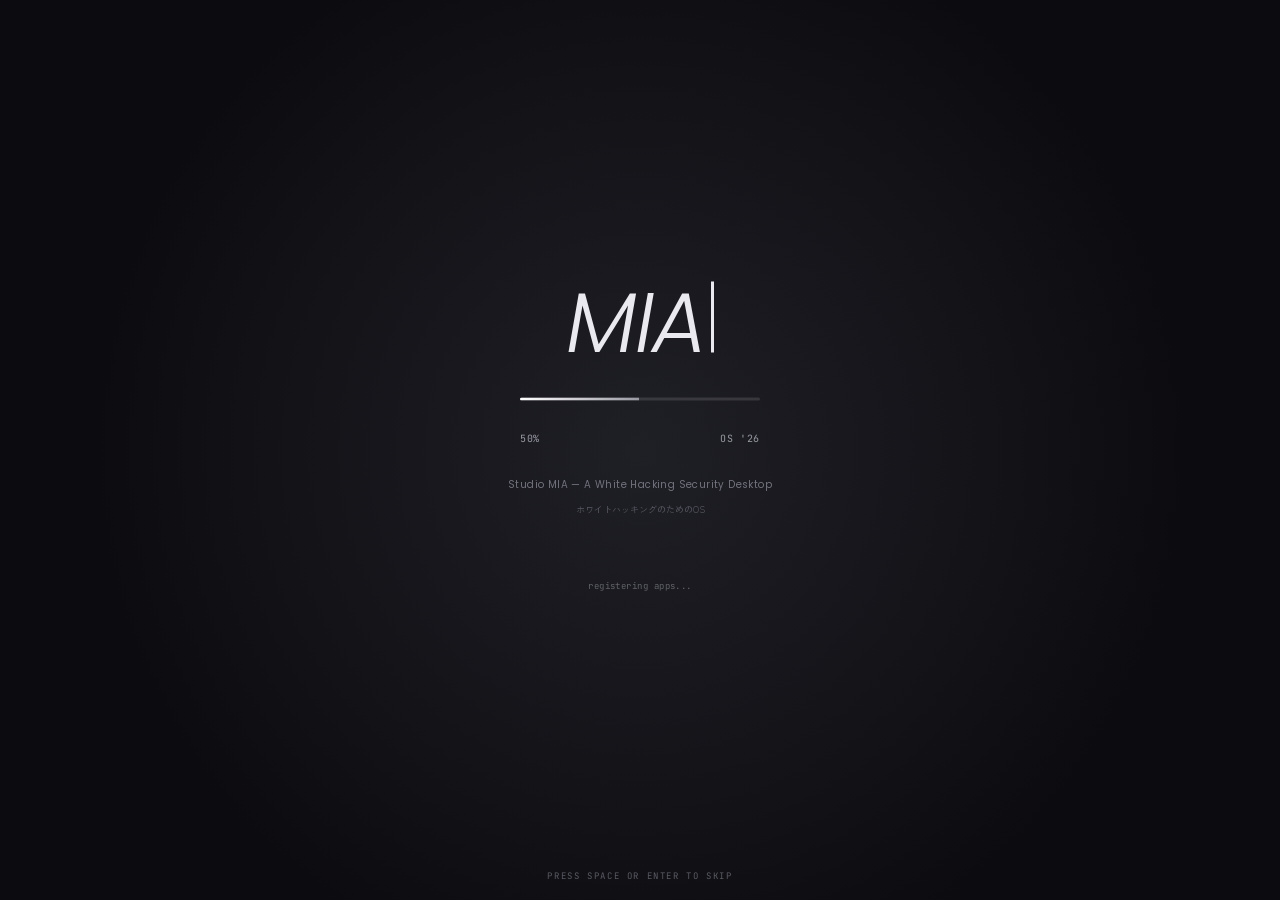
==== commit 26e15a79: "リファクタ: mia-os-react.htmlをHTML/CSS/JSに分離し、圧縮コードを展開・整形" ====
--- a/mia-os-react.html
+++ b/mia-os-react.html
@@ -7,4030 +7,15 @@
 <link rel="preconnect" href="https://fonts.googleapis.com">
 <link rel="preconnect" href="https://fonts.gstatic.com" crossorigin>
 <link href="https://fonts.googleapis.com/css2?family=Poppins:wght@300;400;500;600&family=Zen+Kaku+Gothic+New:wght@400;500&family=JetBrains+Mono:wght@400;500&display=swap" rel="stylesheet">
-<style>
-:root{
-  --t-1:#15151a; --t-2:#3d3d48; --t-3:#73737e; --t-4:#a8a8b2;
-  --accent:#15151a; --accent-hover:#000; --accent-soft:rgba(20,20,30,0.08);
-  --success:#15151a; --warn:#73737e; --danger:#15151a;
-  --surface:rgba(255,255,255,0.62);
-  --surface-hi:rgba(255,255,255,0.88);
-  --frame:rgba(245,245,248,0.7);
-  --frame-hover:rgba(240,240,245,0.9);
-  --border:rgba(255,255,255,0.55);
-  --border-strong:rgba(255,255,255,0.75);
-  --separator:rgba(20,20,30,0.08);
-  --hair:rgba(20,20,30,0.06);
-  --glass-blur:saturate(180%) blur(40px);
-  --glass-shine:linear-gradient(180deg,rgba(255,255,255,0.55),rgba(255,255,255,0) 40%);
-  --font-ui:"Poppins","Zen Kaku Gothic New",sans-serif;
-  --font-jp:"Zen Kaku Gothic New",sans-serif;
-  --font-mono:"JetBrains Mono",ui-monospace,Menlo,Consolas,monospace;
-}
-*,*:before,*:after{box-sizing:border-box;margin:0;padding:0}
-html,body{height:100%;width:100%;overflow:hidden;background:#fff;font-family:var(--font-ui);color:var(--t-1);font-size:13px;-webkit-font-smoothing:antialiased}
-button,input,textarea,select{font:inherit;color:inherit}
-button{cursor:pointer;background:none;border:0}
-a{color:inherit;text-decoration:none}
-::selection{background:var(--accent-soft);color:var(--t-1)}
-
-/* ===== Wallpaper ===== */
-.wallpaper{position:fixed;inset:0;background:
-  radial-gradient(38% 32% at 22% 28%, rgba(20,20,30,0.10), transparent 65%),
-  radial-gradient(34% 28% at 78% 18%, rgba(20,20,30,0.07), transparent 65%),
-  radial-gradient(42% 32% at 68% 82%, rgba(20,20,30,0.09), transparent 65%),
-  radial-gradient(30% 26% at 8% 88%, rgba(20,20,30,0.06), transparent 65%),
-  #f6f6f8;z-index:0;overflow:hidden}
-.wallpaper:after{content:"";position:absolute;inset:0;pointer-events:none;opacity:.35;background-image:url("data:image/svg+xml;utf8,<svg xmlns='http://www.w3.org/2000/svg' width='220' height='220'><filter id='n'><feTurbulence type='fractalNoise' baseFrequency='.9' numOctaves='2' stitchTiles='stitch'/><feColorMatrix values='0 0 0 0 0 0 0 0 0 0 0 0 0 0 0 0 0 0 .35 0'/></filter><rect width='100%' height='100%' filter='url(%23n)' opacity='.5'/></svg>");mix-blend-mode:multiply}
-.wallpaper__mark{position:absolute;left:48px;bottom:14px;font-family:var(--font-ui);font-style:italic;font-weight:300;font-size:160px;color:rgba(20,20,30,0.09);line-height:1;letter-spacing:-0.04em;pointer-events:none;user-select:none;z-index:1}
-.wallpaper__vignette{position:absolute;left:0;right:0;bottom:0;height:160px;background:linear-gradient(180deg,rgba(20,20,30,0) 0%,rgba(20,20,30,0.06) 100%);pointer-events:none;z-index:1}
-
-/* ===== Custom cursor (dual-layer dot + easing ring) ===== */
-html.miaos-cursor-on, html.miaos-cursor-on body, html.miaos-cursor-on *{cursor:none !important}
-html.miaos-cursor-on input, html.miaos-cursor-on textarea, html.miaos-cursor-on [contenteditable]{cursor:text !important}
-html.miaos-cursor-on iframe{cursor:auto !important}
-.miaos-cursor-dot{position:fixed;left:0;top:0;width:6px;height:6px;background:rgba(15,15,20,0.96);border-radius:50%;pointer-events:none;z-index:99999;transform:translate3d(-100px,-100px,0) translate(-50%,-50%);box-shadow:0 0 0 1.2px rgba(255,255,255,0.7),0 0 12px rgba(15,15,20,0.18);transition:opacity .15s ease-out,width .12s ease-out,height .12s ease-out,background .12s ease-out;will-change:transform}
-.miaos-cursor-ring{position:fixed;left:0;top:0;width:28px;height:28px;border:1.3px solid rgba(15,15,20,0.45);border-radius:50%;pointer-events:none;z-index:99998;transform:translate3d(-100px,-100px,0) translate(-50%,-50%);transition:width .18s ease-out,height .18s ease-out,border-color .18s ease-out,border-radius .18s ease-out,background .18s ease-out,opacity .15s ease-out;will-change:transform}
-.miaos-cursor-ring.is-hover{width:46px;height:46px;border-color:rgba(91,141,239,0.85);background:rgba(91,141,239,0.08);border-width:1.6px}
-.miaos-cursor-dot.is-hover{width:4px;height:4px;background:rgba(91,141,239,1)}
-.miaos-cursor-ring.is-text{width:8px;height:22px;border-radius:2px;border-color:rgba(15,15,20,0.7);background:rgba(255,255,255,0)}
-.miaos-cursor-dot.is-text{opacity:0}
-.miaos-cursor-ring.is-press{width:18px;height:18px;background:rgba(15,15,20,0.18);border-color:rgba(15,15,20,0.85)}
-.miaos-cursor-dot.is-press{width:8px;height:8px}
-.miaos-cursor-ring.is-hidden,.miaos-cursor-dot.is-hidden{opacity:0}
-@media (hover:none),(pointer:coarse){html.miaos-cursor-on,html.miaos-cursor-on body,html.miaos-cursor-on *{cursor:auto !important}.miaos-cursor-dot,.miaos-cursor-ring{display:none}}
-
-/* ===== Boot ===== */
-.boot{position:fixed;inset:0;z-index:9000;background:radial-gradient(circle at 50% 50%,#1f1f26 0%,#0c0c10 70%);display:grid;place-items:center;color:#e9e9ef;transition:opacity .4s,visibility .4s}
-.boot.is-done{opacity:0;visibility:hidden;pointer-events:none}
-.boot__inner{display:flex;flex-direction:column;align-items:center;gap:32px;transform:translateY(-4%)}
-.boot__title{font-size:84px;font-weight:300;font-style:italic;letter-spacing:-0.02em;line-height:1;display:flex;align-items:baseline;color:#e9e9ef}
-.boot__cursor{display:inline-block;width:3.4px;height:71px;margin-left:5px;background:#e9e9ef;animation:blink 1.05s steps(2,end) infinite}
-@keyframes blink{0%,55%{opacity:1}56%,100%{opacity:0}}
-.boot__bar{width:240px;height:3px;border-radius:99px;background:rgba(255,255,255,0.12);overflow:hidden}
-.boot__bar-fill{height:100%;width:0;background:linear-gradient(90deg,#fff,#9a9aa4);transition:width .12s linear}
-.boot__meta{width:240px;display:flex;justify-content:space-between;font-size:10px;color:#9a9aa4;font-family:var(--font-mono);letter-spacing:.06em}
-.boot__sub{font-size:10px;color:#73737e;letter-spacing:.04em}
-.boot__sub-ja{font-size:9px;color:#5a5a64;font-family:var(--font-jp);margin-top:-22px}
-.boot__loading{font-size:9px;color:rgba(154,154,164,0.55);font-family:var(--font-mono);letter-spacing:.05em;height:14px;margin-top:32px;text-align:center}
-.boot__skip{position:absolute;bottom:18px;left:50%;transform:translateX(-50%);font-size:9px;color:#5a5a64;letter-spacing:.18em;text-transform:uppercase;font-family:var(--font-mono)}
-
-/* ===== Menubar ===== */
-.menubar{position:fixed;top:0;left:0;right:0;height:32px;z-index:200;background:linear-gradient(180deg,rgba(255,255,255,0.7),rgba(255,255,255,0.4));backdrop-filter:var(--glass-blur);-webkit-backdrop-filter:var(--glass-blur);border-bottom:1px solid rgba(255,255,255,0.45);box-shadow:0 1px 0 rgba(255,255,255,0.6) inset,0 1px 0 rgba(20,20,30,0.06);display:flex;align-items:center;padding:0 14px;font-size:12px;font-weight:500}
-.menubar__group{display:flex;align-items:center;gap:0;position:relative}
-.menubar__brand{display:flex;align-items:center;gap:8px;padding:0 10px;height:24px;border-radius:6px;font-weight:600;letter-spacing:.02em}
-.menubar__brand-mark{width:16px;height:16px;display:inline-flex;align-items:center;justify-content:center;flex:0 0 16px}
-.menubar__brand-mark svg{width:16px;height:16px;display:block;filter:drop-shadow(0 1px 0 rgba(255,255,255,0.5))}
-.menubar__item{height:24px;padding:0 10px;border-radius:6px;display:inline-flex;align-items:center;color:var(--t-1);font-weight:500;transition:background .15s,color .15s}
-.menubar__item:hover,.menubar__item.is-open{background:#15151a;color:#fff}
-.menubar__time{font-family:var(--font-mono);font-size:11px;letter-spacing:0;padding:0 10px;color:var(--t-1)}
-.menubar__spacer{flex:1}
-.menubar__dropdown{position:absolute;top:30px;min-width:240px;background:linear-gradient(180deg,rgba(255,255,255,0.92),rgba(255,255,255,0.78));backdrop-filter:var(--glass-blur);-webkit-backdrop-filter:var(--glass-blur);border:1px solid rgba(255,255,255,0.7);border-radius:10px;box-shadow:0 1px 0 rgba(255,255,255,0.8) inset,0 12px 36px rgba(20,20,30,0.22),0 30px 80px -20px rgba(20,20,30,0.3);padding:6px;font-size:13px;z-index:210}
-.menubar__dropdown .row{padding:6px 10px;border-radius:5px;display:flex;justify-content:space-between;align-items:center;color:var(--t-1);cursor:pointer}
-.menubar__dropdown .row:hover{background:linear-gradient(#15151a,#000);color:#fff}
-.menubar__dropdown .row.dim{color:var(--t-4);pointer-events:none}
-.menubar__dropdown .kbd{font-family:var(--font-mono);font-size:11px;color:var(--t-3)}
-.menubar__dropdown .row:hover .kbd{color:rgba(255,255,255,0.85)}
-.menubar__dropdown .check{width:12px;display:inline-block;text-align:center}
-.menubar__dropdown hr{border:0;border-top:1px solid var(--hair);margin:5px 4px}
-
-/* ===== Dock — unified glass design ===== */
-.dock-wrap{position:fixed;left:0;right:0;bottom:16px;z-index:150;display:flex;justify-content:center;pointer-events:none}
-.dock{display:flex;align-items:flex-end;gap:7px;padding:9px 11px;background:linear-gradient(180deg,rgba(255,255,255,0.62),rgba(255,255,255,0.36));backdrop-filter:blur(28px) saturate(1.6);-webkit-backdrop-filter:blur(28px) saturate(1.6);border:1px solid rgba(255,255,255,0.65);border-radius:24px;box-shadow:inset 0 1px 0 rgba(255,255,255,0.9),inset 0 -1px 0 rgba(20,20,30,0.06),0 14px 36px rgba(20,20,30,0.22),0 26px 70px -14px rgba(20,20,30,0.32);pointer-events:auto}
-.dock-app{position:relative;width:52px;height:52px;border-radius:13px;display:grid;place-items:center;color:#fff;font-family:var(--font-mono);font-size:16px;font-weight:600;cursor:pointer;transition:transform .25s cubic-bezier(.2,.8,.3,1),box-shadow .25s;overflow:hidden;background:linear-gradient(155deg,#2c2c34 0%,#15151a 70%,#0a0a0e 100%);box-shadow:inset 0 0 0 1px rgba(255,255,255,0.14),inset 0 1px 0 rgba(255,255,255,0.18),0 4px 14px rgba(0,0,0,0.18),0 1px 0 rgba(0,0,0,0.4)}
-.dock-app:before{content:"";position:absolute;inset:0;background:linear-gradient(rgba(255,255,255,0.28),rgba(255,255,255,0) 48%);border-radius:13px;pointer-events:none}
-.dock-app:after{content:"";position:absolute;left:8%;right:8%;top:6%;height:34%;background:linear-gradient(rgba(255,255,255,0.22),rgba(255,255,255,0) 100%);border-radius:11px 11px 50% 50%/11px 11px 14px 14px;pointer-events:none;opacity:.7}
-.dock-app:hover{transform:scale(1.22) translateY(-8px);box-shadow:inset 0 0 0 1px rgba(255,255,255,0.18),inset 0 1px 0 rgba(255,255,255,0.22),0 10px 28px rgba(0,0,0,0.28),0 1px 0 rgba(0,0,0,0.4)}
-.dock-app svg{display:block}
-.dock-app > span:first-child{position:relative;z-index:1;letter-spacing:-0.02em}
-.dock-app__indicator{position:absolute;left:50%;bottom:-8px;transform:translateX(-50%);width:4px;height:4px;border-radius:50%;background:rgba(21,21,26,0.85);opacity:0;transition:opacity .2s,transform .2s;z-index:3}
-.dock-app.is-open .dock-app__indicator{opacity:1}
-.dock-app__tooltip{position:absolute;left:50%;bottom:calc(100% + 12px);transform:translateX(-50%) translateY(4px);padding:6px 10px;background:rgba(20,20,28,0.92);color:#fff;border-radius:7px;font-size:11px;white-space:nowrap;opacity:0;pointer-events:none;transition:opacity .15s,transform .15s;font-weight:500;box-shadow:0 4px 14px rgba(0,0,0,0.2);z-index:4}
-.dock-app__tooltip:after{content:"";position:absolute;left:50%;bottom:-4px;transform:translateX(-50%) rotate(45deg);width:7px;height:7px;background:rgba(20,20,28,0.92);border-radius:1px}
-.dock-app__tooltip .ja{font-family:var(--font-jp);opacity:.65;margin-left:6px;font-size:10px}
-.dock-app:hover .dock-app__tooltip{opacity:1;transform:translateX(-50%) translateY(0)}
-/* category accents — subtle bottom border tints, unified dark base */
-.dock-app[data-id=welcome]:before{background:linear-gradient(rgba(120,170,255,0.18),rgba(255,255,255,0) 50%)}
-.dock-app[data-id=terminal]:before{background:linear-gradient(rgba(255,255,255,0.16),rgba(255,255,255,0) 48%)}
-.dock-app[data-id=hash]:before{background:linear-gradient(rgba(255,180,120,0.15),rgba(255,255,255,0) 50%)}
-.dock-app[data-id=encoder]:before{background:linear-gradient(rgba(170,140,255,0.16),rgba(255,255,255,0) 50%)}
-.dock-app[data-id=netinfo]:before{background:linear-gradient(rgba(120,220,180,0.16),rgba(255,255,255,0) 50%)}
-.dock-app[data-id=portscan]:before{background:linear-gradient(rgba(255,140,140,0.16),rgba(255,255,255,0) 50%)}
-.dock-app[data-id=portref]:before{background:linear-gradient(rgba(220,200,120,0.16),rgba(255,255,255,0) 50%)}
-.dock-app[data-id=logs]:before{background:linear-gradient(rgba(180,180,200,0.18),rgba(255,255,255,0) 50%)}
-.dock-app[data-id=ethics]:before{background:linear-gradient(rgba(240,210,140,0.18),rgba(255,255,255,0) 50%)}
-.dock-app[data-id=jwt]:before{background:linear-gradient(rgba(255,200,120,0.16),rgba(255,255,255,0) 50%)}
-.dock-app[data-id=cidr]:before{background:linear-gradient(rgba(140,200,255,0.16),rgba(255,255,255,0) 50%)}
-.dock-app[data-id=passwd]:before{background:linear-gradient(rgba(255,160,200,0.16),rgba(255,255,255,0) 50%)}
-.dock-app[data-id=hmac]:before{background:linear-gradient(rgba(180,255,200,0.16),rgba(255,255,255,0) 50%)}
-.dock-app[data-id=regex]:before{background:linear-gradient(rgba(200,180,255,0.16),rgba(255,255,255,0) 50%)}
-.dock-app[data-id=browser]:before{background:linear-gradient(rgba(120,200,255,0.20),rgba(255,255,255,0) 50%)}
-/* finder — light variant */
-.dock-app[data-id=finder]{background:linear-gradient(155deg,#fafafa 0%,#dcdce2 70%,#bdbdc6 100%);color:#15151a;box-shadow:inset 0 0 0 1px rgba(255,255,255,0.6),inset 0 1px 0 rgba(255,255,255,0.9),0 4px 14px rgba(0,0,0,0.12),0 1px 0 rgba(0,0,0,0.08)}
-.dock-app[data-id=finder]:hover{box-shadow:inset 0 0 0 1px rgba(255,255,255,0.7),inset 0 1px 0 rgba(255,255,255,0.95),0 10px 28px rgba(0,0,0,0.18),0 1px 0 rgba(0,0,0,0.08)}
-.dock-app[data-id=finder]:before{background:linear-gradient(rgba(255,255,255,0.85),rgba(255,255,255,0) 50%)}
-.dock-app[data-id=finder]:after{background:linear-gradient(rgba(255,255,255,0.5),rgba(255,255,255,0) 100%)}
-/* trash — translucent outline */
-.dock-app[data-id=trash]{background:linear-gradient(155deg,rgba(255,255,255,0.55) 0%,rgba(255,255,255,0.32) 100%);color:#3d3d48;box-shadow:inset 0 0 0 1px rgba(20,20,30,0.12),inset 0 1px 0 rgba(255,255,255,0.8),0 4px 14px rgba(0,0,0,0.08)}
-.dock-app[data-id=trash]:before{background:linear-gradient(rgba(255,255,255,0.65),rgba(255,255,255,0) 45%)}
-.dock-app[data-id=trash]:after{background:linear-gradient(rgba(255,255,255,0.5),rgba(255,255,255,0) 100%)}
-.dock-app[data-id=trash]:hover{background:linear-gradient(155deg,rgba(200,200,200,0.55) 0%,rgba(160,160,160,0.4) 100%);color:#2f2f2f;box-shadow:inset 0 0 0 1px rgba(60,60,60,0.2),inset 0 1px 0 rgba(255,255,255,0.7),0 10px 28px rgba(40,40,40,0.18)}
-.dock__sep{align-self:center;width:1px;height:38px;background:linear-gradient(rgba(20,20,30,0),rgba(20,20,30,0.18) 50%,rgba(20,20,30,0));margin:0 4px}
-
-/* Finder app */
-.finder{display:flex;height:100%;margin:-20px -22px;font-size:13px}
-.finder__side{width:180px;border-right:1px solid var(--hair);background:rgba(252,252,254,0.7);padding:14px 8px;flex-shrink:0;overflow:auto}
-.finder__side h4{font-family:var(--font-mono);font-size:9px;letter-spacing:.18em;text-transform:uppercase;color:var(--t-3);margin:8px 8px 6px;font-weight:500}
-.finder__side .item{padding:6px 10px;border-radius:6px;color:var(--t-2);display:flex;align-items:center;gap:8px;font-weight:500;cursor:pointer;font-size:12.5px}
-.finder__side .item:hover{background:rgba(20,20,30,0.04);color:var(--t-1)}
-.finder__side .item.is-active{background:var(--accent-soft);color:var(--accent)}
-.finder__main{flex:1;padding:14px 18px;overflow:auto}
-.finder__head{display:flex;justify-content:space-between;align-items:baseline;margin-bottom:10px}
-.finder__head h3{font-size:18px;font-weight:500;letter-spacing:-0.01em}
-.finder__crumb{color:var(--t-3);font-family:var(--font-mono);font-size:11px}
-.finder__grid{display:grid;grid-template-columns:repeat(auto-fill,minmax(98px,1fr));gap:14px;padding:6px 0}
-.finder__cell{display:flex;flex-direction:column;align-items:center;gap:6px;cursor:pointer;padding:6px 4px;border-radius:8px;transition:background .15s}
-.finder__cell:hover{background:rgba(20,20,30,0.04)}
-.finder__cell .ico{width:54px;height:54px;border-radius:10px;background:linear-gradient(180deg,#e8e8ee,#bcbcc4);display:grid;place-items:center;font-family:var(--font-mono);font-size:13px;font-weight:600;color:#fff;box-shadow:inset 0 0 0 1px rgba(255,255,255,0.4),0 2px 6px rgba(0,0,0,0.08)}
-.finder__cell .ico.folder{background:linear-gradient(180deg,#5a5a62,#15151a)}
-.finder__cell .ico.app{background:linear-gradient(180deg,#646464,#15151a);font-size:18px}
-.finder__cell .ico.file{background:linear-gradient(180deg,#fff,#cfcfd5);color:var(--t-1)}
-.finder__cell .name{font-size:11px;color:var(--t-1);text-align:center;line-height:1.3;word-break:break-all}
-
-/* ===== Window ===== */
-.windows{position:fixed;inset:32px 0 0;z-index:50;pointer-events:none}
-.window{position:absolute;background:linear-gradient(180deg,rgba(255,255,255,0.82),rgba(255,255,255,0.6));backdrop-filter:var(--glass-blur);-webkit-backdrop-filter:var(--glass-blur);border:1px solid rgba(255,255,255,0.7);border-radius:14px;box-shadow:inset 0 1px 0 rgba(255,255,255,0.85),inset 0 -1px 0 rgba(20,20,30,0.04),0 12px 32px rgba(20,20,30,0.22),0 60px 120px -20px rgba(20,20,30,0.32);display:flex;flex-direction:column;pointer-events:auto;overflow:hidden;animation:winIn .3s cubic-bezier(.2,.8,.3,1)}
-@keyframes winIn{from{opacity:0;transform:scale(.94) translateY(8px)}to{opacity:1;transform:scale(1) translateY(0)}}
-.window.is-closing{animation:winOut .22s cubic-bezier(.4,0,.6,1) forwards}
-@keyframes winOut{to{opacity:0;transform:scale(.96) translateY(4px)}}
-.window__chrome{height:38px;flex-shrink:0;display:flex;align-items:center;padding:0 12px;gap:0;background:linear-gradient(rgba(255,255,255,0.6),rgba(255,255,255,0.1));border-bottom:1px solid rgba(20,20,30,0.06);user-select:none;cursor:grab}
-.window__chrome.is-dragging{cursor:grabbing}
-.tlights{flex-shrink:0;width:78px;display:flex;gap:8px}
-.tl{width:12px;height:12px;border-radius:50%;display:grid;place-items:center;cursor:pointer;box-shadow:inset 0 0 0 .5px rgba(0,0,0,0.18)}
-.tl[data-act=close]{background:#bcbcc4}
-.tl[data-act=min]{background:#cfcfd5}
-.tl[data-act=max]{background:#bcbcc4}
-.window__chrome:hover .tl[data-act=close]{background:#15151a}
-.window__chrome:hover .tl[data-act=min]{background:#3d3d48}
-.window__chrome:hover .tl[data-act=max]{background:#73737e}
-.window__chrome:hover .tl svg{stroke:#fff}
-.tl svg{width:8px;height:8px;opacity:0;transition:opacity .15s}
-.window__chrome:hover .tl svg{opacity:1}
-.window__title{flex:1;text-align:center;font-weight:600;font-size:13px;color:var(--t-1);white-space:nowrap;overflow:hidden;text-overflow:ellipsis}
-.window__title .ja{font-family:var(--font-jp);color:var(--t-3);font-size:11px;font-weight:500;margin-left:6px}
-.window__chrome-spacer{width:78px;flex-shrink:0}
-.window__body{flex:1;background:rgba(255,255,255,0.58);overflow:auto;padding:20px 22px}
-.window__body::-webkit-scrollbar,.scroll::-webkit-scrollbar{width:9px;height:9px}
-.window__body::-webkit-scrollbar-thumb,.scroll::-webkit-scrollbar-thumb{background:rgba(20,20,30,0.18);border-radius:99px}
-
-/* ===== Common widgets ===== */
-.app-header{display:flex;flex-direction:column;gap:4px;margin-bottom:14px}
-.app-header h1{font-size:24px;font-weight:500;letter-spacing:-0.01em;color:var(--t-1);line-height:1.1}
-.app-header h1 .scale{font-size:1em}
-.app-sub{color:var(--t-3);font-size:12px;font-family:var(--font-mono);letter-spacing:.04em}
-.hr{height:1px;background:var(--separator);margin:14px 0}
-.muted{color:var(--t-3)}
-.dim{color:var(--t-4)}
-.accent{color:var(--accent)}
-.warn{color:var(--warn)}
-.danger{color:var(--danger)}
-.success{color:var(--success)}
-.label{font-family:var(--font-mono);font-size:10px;letter-spacing:.18em;text-transform:uppercase;color:var(--t-3);margin-bottom:6px;display:block}
-.input,.textarea{width:100%;padding:9px 11px;border:1px solid rgba(20,20,30,0.08);background:rgba(245,245,248,0.85);color:var(--t-1);border-radius:8px;outline:none;font-size:13px;transition:background .15s,border-color .15s,box-shadow .15s}
-.input:focus,.textarea:focus{background:rgba(240,240,245,0.95);border-color:rgba(58,77,255,0.45);box-shadow:0 0 0 3px rgba(58,77,255,0.1)}
-.textarea{resize:vertical;font-family:var(--font-mono);min-height:120px;line-height:1.5}
-.textarea--mono{font-family:var(--font-mono)}
-.btn{display:inline-flex;align-items:center;gap:6px;padding:8px 14px;border-radius:8px;background:#15151a;color:#fff;font-size:12px;font-weight:500;transition:background .15s,transform .15s}
-.btn:hover{background:#3d3d48;transform:translateY(-1px)}
-.btn:active{background:#0a0a0c;transform:translateY(0)}
-.btn--ghost{background:transparent;color:var(--t-1);border:1px solid rgba(20,20,30,0.12)}
-.btn--ghost:hover{background:rgba(20,20,30,0.04)}
-.btn--accent{background:var(--accent)}
-.btn--accent:hover{background:var(--accent-hover)}
-.btn--danger{background:var(--danger)}
-.btn[disabled]{opacity:.4;pointer-events:none}
-.btn-row{display:flex;gap:8px;flex-wrap:wrap;margin:10px 0}
-.kv-table{width:100%;border-collapse:collapse;font-size:12px}
-.kv-table th,.kv-table td{text-align:left;padding:8px 10px;border-bottom:1px solid var(--hair)}
-.kv-table th{font-family:var(--font-mono);font-size:10px;letter-spacing:.14em;text-transform:uppercase;color:var(--t-3);font-weight:500;background:rgba(245,245,248,0.6);position:sticky;top:0}
-.kv-table td.mono{font-family:var(--font-mono);font-size:11px}
-.tag{display:inline-flex;align-items:center;padding:2px 8px;border-radius:99px;font-family:var(--font-mono);font-size:10px;letter-spacing:.08em;background:rgba(20,20,30,0.06);color:var(--t-2)}
-.banner{padding:10px 12px;border-radius:8px;border:1px solid rgba(20,20,30,0.12);background:rgba(20,20,30,0.04);color:var(--t-2);font-size:11.5px;line-height:1.6;margin:10px 0;backdrop-filter:blur(8px);-webkit-backdrop-filter:blur(8px)}
-.banner.warn{border-color:rgba(20,20,30,0.18);background:rgba(20,20,30,0.06);color:var(--t-2)}
-.banner.warn:before{content:"⚠ ";color:var(--t-1);font-weight:600}
-.banner.danger{border-color:rgba(20,20,30,0.3);background:rgba(20,20,30,0.08);color:var(--t-1);font-weight:500}
-.banner.danger:before{content:"! ";color:var(--t-1);font-weight:700}
-.banner b{color:var(--t-1);font-weight:600}
-.code{font-family:var(--font-mono);font-size:11.5px;line-height:1.6;background:rgba(20,20,30,0.04);padding:10px 12px;border-radius:8px;white-space:pre-wrap;word-break:break-all}
-
-/* ===== Spotlight ===== */
-.spot-back{position:fixed;inset:0;z-index:300;background:rgba(20,20,28,0.18);backdrop-filter:blur(8px);-webkit-backdrop-filter:blur(8px);display:flex;justify-content:center;padding-top:18vh;opacity:0;visibility:hidden;transition:opacity .18s,visibility .18s}
-.spot-back.is-open{opacity:1;visibility:visible}
-.spot{width:560px;max-width:90vw;background:linear-gradient(180deg,rgba(255,255,255,0.92),rgba(255,255,255,0.78));backdrop-filter:var(--glass-blur);-webkit-backdrop-filter:var(--glass-blur);border:1px solid rgba(255,255,255,0.7);border-radius:14px;box-shadow:inset 0 1px 0 rgba(255,255,255,0.85),0 1px 0 rgba(255,255,255,0.4),0 30px 80px rgba(20,20,30,0.3),0 60px 120px -20px rgba(20,20,30,0.4);transform:scale(.96) translateY(-6px);transition:transform .18s cubic-bezier(.2,.8,.3,1);overflow:hidden}
-.spot-back.is-open .spot{transform:scale(1) translateY(0)}
-.spot__input{width:100%;padding:18px 22px;font-size:22px;font-style:italic;font-weight:300;font-family:var(--font-ui);background:transparent;border:0;outline:none;color:var(--t-1)}
-.spot__input::placeholder{color:var(--t-4)}
-.spot__results{max-height:50vh;overflow:auto;border-top:1px solid var(--hair)}
-.spot__row{display:grid;grid-template-columns:32px 1fr auto;align-items:center;gap:14px;padding:10px 16px;font-size:13px;cursor:pointer}
-.spot__row:hover,.spot__row.is-active{background:linear-gradient(#15151a,#000);color:#fff}
-.spot__row .ico{width:28px;height:28px;border-radius:7px;background:#15151a;color:#fff;display:grid;place-items:center;font-family:var(--font-mono);font-weight:600;font-size:11px}
-.spot__row .name{font-weight:500}
-.spot__row .ja{color:var(--t-3);font-family:var(--font-jp);margin-left:8px;font-size:11px}
-.spot__row.is-active .ja{color:rgba(255,255,255,0.78)}
-.spot__row .kbd{font-family:var(--font-mono);font-size:11px;color:var(--t-3)}
-.spot__row.is-active .kbd{color:rgba(255,255,255,0.78)}
-.spot__empty{padding:18px 22px;color:var(--t-3);font-size:12px}
-
-/* ===== Notification ===== */
-.notif{position:fixed;top:42px;right:14px;z-index:180;width:300px;background:rgba(255,255,255,0.92);backdrop-filter:blur(28px);-webkit-backdrop-filter:blur(28px);border:1px solid rgba(255,255,255,0.55);border-radius:13px;padding:12px 14px;box-shadow:0 4px 12px rgba(20,20,30,0.12);transform:translateX(calc(100% + 30px));opacity:0;transition:transform .35s cubic-bezier(.2,.8,.3,1),opacity .35s}
-.notif.is-open{transform:translateX(0);opacity:1}
-.notif__title{display:flex;justify-content:space-between;font-size:12px;font-weight:600;color:var(--t-1)}
-.notif__time{font-family:var(--font-mono);color:var(--t-3);font-size:9px;font-weight:400}
-.notif__body{margin-top:4px;font-size:11.5px;color:var(--t-2);line-height:1.55}
-.notif__body .ja{font-family:var(--font-jp);color:var(--t-3);display:block;margin-top:4px;font-size:11px}
-
-/* ===== App-specific ===== */
-/* Terminal */
-.term{display:flex;flex-direction:column;height:100%;font-family:var(--font-mono);font-size:12px}
-.term__scroll{flex:1;overflow:auto;line-height:1.55;padding:0 4px;white-space:pre-wrap;word-break:break-word}
-.term__line{padding:0;margin:0}
-.term__prompt-line{color:var(--accent)}
-.term__input-row{display:flex;align-items:center;gap:8px;padding-top:10px;border-top:1px solid var(--hair);margin-top:8px}
-.term__prompt{color:var(--accent);font-weight:500}
-.term__input{flex:1;background:transparent;border:0;outline:none;font-family:inherit;font-size:inherit;color:var(--t-1);padding:4px 0}
-
-/* Hash Tool */
-.hash-out{display:grid;grid-template-columns:80px 1fr;gap:10px;align-items:center;margin-top:6px}
-.hash-out .lbl{font-family:var(--font-mono);font-size:11px;letter-spacing:.05em}
-.hash-out .lbl.warn{color:var(--warn)}
-.hash-out .lbl.acc{color:var(--accent)}
-.hash-out input{font-family:var(--font-mono);font-size:11px;padding:6px 9px;background:rgba(245,245,248,0.85);border:1px solid rgba(20,20,30,0.06);border-radius:6px;color:var(--t-2)}
-.cmp-status{padding:6px 10px;border-radius:6px;font-family:var(--font-mono);font-size:11px;display:inline-block}
-
-/* Encoder */
-.enc-modes{display:flex;gap:14px;flex-wrap:wrap;margin-bottom:8px}
-.enc-modes label{display:inline-flex;align-items:center;gap:6px;cursor:pointer;font-size:12px}
-.enc-modes input{accent-color:var(--accent)}
-
-/* Net Info */
-.net-table{width:100%;font-size:11px;font-family:var(--font-mono);border-collapse:collapse}
-.net-table th,.net-table td{padding:6px 8px;text-align:left;border-bottom:1px solid var(--hair)}
-.net-table th{font-size:10px;text-transform:uppercase;letter-spacing:.12em;color:var(--t-3);font-weight:500;background:rgba(245,245,248,0.6)}
-.net-fam{font-weight:600}
-.net-fam.ipv4{color:var(--t-1)}
-.net-fam.ipv6{color:var(--t-2);font-style:italic}
-.net-fam.mac{color:var(--t-3);letter-spacing:.05em}
-.net-flags{color:var(--t-3);font-size:10px}
-
-/* Port Scanner */
-.ps-grid{display:grid;grid-template-columns:140px 1fr;gap:10px 14px;align-items:center;margin:10px 0}
-.ps-progress{height:4px;background:rgba(20,20,30,0.08);border-radius:99px;overflow:hidden;margin:6px 0;position:relative}
-.ps-progress__fill{height:100%;width:0;background:var(--accent);transition:width .15s}
-.ps-progress__label{position:absolute;left:50%;top:-18px;transform:translateX(-50%);font-family:var(--font-mono);font-size:10px;color:var(--t-3)}
-.ps-results{margin-top:8px}
-.ps-modal-back{position:fixed;inset:0;background:rgba(20,20,28,0.4);backdrop-filter:blur(6px);-webkit-backdrop-filter:blur(6px);z-index:400;display:grid;place-items:center}
-.ps-modal{width:480px;max-width:92vw;background:linear-gradient(180deg,rgba(255,255,255,0.94),rgba(255,255,255,0.8));backdrop-filter:var(--glass-blur);-webkit-backdrop-filter:var(--glass-blur);border:1px solid rgba(255,255,255,0.75);border-radius:14px;padding:24px;box-shadow:inset 0 1px 0 rgba(255,255,255,0.85),0 30px 80px rgba(20,20,30,0.35)}
-.ps-modal h3{color:var(--t-1);font-size:16px;font-weight:600;margin-bottom:6px}
-.ps-modal .ja{color:var(--t-3);font-family:var(--font-jp);font-size:13px;margin-bottom:14px}
-.ps-modal .body{font-size:12px;color:var(--t-2);line-height:1.6;margin:14px 0}
-
-/* Port Reference */
-.pr-search{margin:8px 0 12px}
-.pr-table{width:100%;border-collapse:collapse;font-size:12px}
-.pr-table th,.pr-table td{padding:7px 10px;text-align:left;border-bottom:1px solid var(--hair)}
-.pr-table th{position:sticky;top:0;background:rgba(248,248,250,0.95);font-family:var(--font-mono);font-size:10px;letter-spacing:.14em;text-transform:uppercase;color:var(--t-3);font-weight:500;z-index:1}
-.pr-table td.num{font-family:var(--font-mono);width:60px}
-.pr-table td.proto{font-family:var(--font-mono);width:60px;color:var(--accent)}
-.pr-table td.svc{font-family:var(--font-mono);width:140px}
-.pr-table td.note{color:var(--t-2);font-size:11.5px}
-.pr-wrap{height:calc(100% - 90px);overflow:auto;border:1px solid var(--hair);border-radius:8px}
-
-/* Log Viewer */
-.log-row{display:grid;grid-template-columns:160px 1fr 100px;gap:8px;align-items:center;margin-bottom:8px}
-.log-tools{display:flex;gap:8px;align-items:center;margin-bottom:6px;flex-wrap:wrap}
-.log-tools label{font-size:11px;color:var(--t-2);display:inline-flex;align-items:center;gap:4px}
-.log-pane{font-family:var(--font-mono);font-size:11px;line-height:1.55;background:rgba(20,20,30,0.02);border:1px solid var(--hair);border-radius:8px;padding:10px 12px;overflow:auto;height:calc(100% - 130px);white-space:pre}
-.log-line{display:flex;gap:14px}
-.log-num{color:var(--t-4);text-align:right;width:42px;flex-shrink:0;user-select:none}
-.log-content{flex:1;color:var(--t-1);white-space:pre-wrap;word-break:break-word}
-.log-status-line{margin-top:6px;font-family:var(--font-mono);font-size:11px;color:var(--accent)}
-
-/* Browser (Chrome-like) */
-.br-root{display:flex;flex-direction:column;height:100%;margin:-16px;background:#1f1f24;border-radius:0 0 14px 14px;overflow:hidden}
-.br-tabs{display:flex;align-items:flex-end;gap:2px;padding:6px 10px 0;background:#2a2a30;border-bottom:1px solid rgba(0,0,0,0.4)}
-.br-tab{display:flex;align-items:center;gap:8px;padding:8px 14px 8px 12px;background:#1f1f24;color:#dadae0;font-size:12px;border-radius:10px 10px 0 0;max-width:220px;border:1px solid rgba(0,0,0,0.4);border-bottom:none;cursor:default}
-.br-tab__fav{width:14px;height:14px;flex-shrink:0;display:inline-flex;align-items:center;justify-content:center;color:#9aa0a6}
-.br-tab__title{overflow:hidden;text-overflow:ellipsis;white-space:nowrap}
-.br-toolbar{display:flex;align-items:center;gap:8px;padding:8px 12px;background:#1f1f24;border-bottom:1px solid rgba(0,0,0,0.4)}
-.br-btn{width:30px;height:30px;border-radius:50%;display:inline-flex;align-items:center;justify-content:center;color:#dadae0;cursor:pointer;background:transparent;border:none;transition:background .15s,color .15s;flex-shrink:0}
-.br-btn:hover:not(:disabled){background:rgba(255,255,255,0.08)}
-.br-btn:disabled{color:#5f6368;cursor:default}
-.br-btn svg{width:16px;height:16px}
-.br-omni{flex:1;display:flex;align-items:center;gap:8px;background:#3a3a40;border-radius:18px;padding:0 12px;height:32px;border:1px solid transparent;transition:background .15s,border-color .15s}
-.br-omni:focus-within{background:#42424a;border-color:rgba(140,180,255,0.5)}
-.br-omni__icon{color:#9aa0a6;flex-shrink:0;display:inline-flex}
-.br-omni__icon svg{width:14px;height:14px}
-.br-omni input{flex:1;background:transparent;border:none;outline:none;color:#e8eaed;font-size:13px;font-family:inherit}
-.br-omni input::placeholder{color:#9aa0a6}
-.br-omni__lock{color:#9aa0a6;font-size:10px;font-family:var(--font-mono);flex-shrink:0}
-.br-frame-wrap{flex:1;position:relative;background:#fff;overflow:hidden}
-.br-frame{width:100%;height:100%;border:0;display:block;background:#fff}
-.br-newtab{position:absolute;inset:0;display:flex;flex-direction:column;align-items:center;justify-content:flex-start;padding:80px 40px 40px;background:linear-gradient(180deg,#fafafa,#f0f0f4);overflow:auto}
-.br-newtab__logo{font-size:64px;font-weight:300;letter-spacing:-0.04em;color:#15151a;display:flex;align-items:center;gap:6px;margin-bottom:32px;font-style:italic;font-family:var(--font-display,inherit)}
-.br-newtab__logo .dot{width:10px;height:10px;border-radius:50%;background:#5b8def;display:inline-block;margin-bottom:6px}
-.br-newtab__search{width:100%;max-width:560px;height:46px;border-radius:24px;background:#fff;border:1px solid rgba(20,20,30,0.12);box-shadow:0 1px 6px rgba(20,20,30,0.08);display:flex;align-items:center;padding:0 18px;gap:12px;transition:box-shadow .15s,border-color .15s}
-.br-newtab__search:focus-within{box-shadow:0 1px 8px rgba(20,20,30,0.18);border-color:rgba(91,141,239,0.5)}
-.br-newtab__search input{flex:1;border:none;outline:none;background:transparent;font-size:15px;color:#15151a}
-.br-newtab__search svg{color:#9aa0a6;flex-shrink:0}
-.br-newtab__hint{margin-top:10px;font-size:11px;color:var(--t-3);max-width:560px;text-align:center;line-height:1.6}
-.br-newtab__shortcuts{display:grid;grid-template-columns:repeat(auto-fill,minmax(80px,1fr));gap:14px;margin-top:36px;width:100%;max-width:560px}
-.br-shortcut{display:flex;flex-direction:column;align-items:center;gap:8px;cursor:pointer;padding:10px 6px;border-radius:10px;transition:background .15s}
-.br-shortcut:hover{background:rgba(20,20,30,0.05)}
-.br-shortcut__ico{width:48px;height:48px;border-radius:50%;background:linear-gradient(180deg,#fff,#e6e6ec);display:grid;place-items:center;font-family:var(--font-mono);font-size:16px;font-weight:600;color:#15151a;box-shadow:0 1px 4px rgba(20,20,30,0.12);border:1px solid rgba(20,20,30,0.06)}
-.br-shortcut__name{font-size:12px;color:var(--t-1);text-align:center}
-.br-blocked{position:absolute;inset:0;display:flex;flex-direction:column;align-items:center;justify-content:center;padding:40px;background:#fafafa;text-align:center;gap:16px}
-.br-blocked h3{font-size:18px;color:var(--t-1);font-weight:500;margin:0}
-.br-blocked p{font-size:13px;color:var(--t-2);max-width:440px;line-height:1.6;margin:0}
-.br-blocked .btn-row{margin-top:8px}
-/* In-app search results page */
-.br-search{position:absolute;inset:0;background:#fff;overflow:auto;padding:24px 36px 36px}
-.br-search__head{display:flex;flex-direction:column;gap:10px;margin-bottom:16px;padding-bottom:14px;border-bottom:1px solid var(--hair)}
-.br-search__title{font-size:13px;color:var(--t-3);font-family:var(--font-mono)}
-.br-search__title strong{color:var(--t-1);font-weight:600}
-.br-search__exts{display:flex;gap:8px;flex-wrap:wrap;align-items:center}
-.br-search__exts span{font-size:11px;color:var(--t-3);margin-right:4px}
-.br-search__ext{padding:5px 12px;background:rgba(20,20,30,0.05);border:1px solid var(--hair);border-radius:14px;font-size:12px;color:var(--t-1);cursor:pointer;display:inline-flex;align-items:center;gap:6px;transition:background .15s,border-color .15s}
-.br-search__ext:hover{background:rgba(91,141,239,0.08);border-color:rgba(91,141,239,0.4)}
-.br-search__ext svg{width:11px;height:11px;color:var(--t-3)}
-.br-search__results{display:flex;flex-direction:column;gap:18px}
-.br-search__loading{font-size:12px;color:var(--t-3);font-family:var(--font-mono)}
-.br-result{display:flex;flex-direction:column;gap:4px}
-.br-result__src{font-size:10px;letter-spacing:.14em;text-transform:uppercase;color:var(--t-3);font-family:var(--font-mono)}
-.br-result__title{font-size:16px;color:#1a4ed8;font-weight:500;cursor:pointer;text-decoration:none;line-height:1.3;display:inline-block}
-.br-result__title:hover{text-decoration:underline}
-.br-result__title:visited{color:#7c3aed}
-.br-result__url{font-size:11px;color:#0a7c2c;font-family:var(--font-mono);word-break:break-all}
-.br-result__desc{font-size:13px;color:var(--t-2);line-height:1.55;margin-top:2px}
-.br-result__actions{display:flex;gap:6px;margin-top:4px}
-.br-result__act{padding:3px 8px;background:transparent;border:1px solid var(--hair);border-radius:10px;font-size:11px;color:var(--t-2);cursor:pointer}
-.br-result__act:hover{background:rgba(20,20,30,0.04)}
-
-/* Welcome */
-.welcome-keys{width:100%;border-collapse:collapse;font-size:12px;margin-top:6px}
-.welcome-keys td{padding:7px 10px;border-bottom:1px solid var(--hair)}
-.welcome-keys td:first-child{width:160px;font-family:var(--font-mono);color:var(--t-1)}
-.welcome-keys td:last-child{color:var(--t-2)}
-.welcome-keys td .ja{color:var(--t-3);font-family:var(--font-jp);display:block;font-size:11px;margin-top:1px}
-
-/* Ethics */
-.ethics-list{counter-reset:r;list-style:none;display:flex;flex-direction:column;gap:14px;padding:0}
-.ethics-list li{padding-left:30px;position:relative;line-height:1.65;font-size:13px;color:var(--t-1)}
-.ethics-list li:before{counter-increment:r;content:counter(r) ".";position:absolute;left:0;top:0;font-family:var(--font-mono);color:var(--accent);font-weight:600}
-.ethics-list .ja{display:block;color:var(--t-3);font-family:var(--font-jp);font-size:11.5px;margin-top:3px;line-height:1.7}
-.ethics-quote{margin-top:18px;padding-top:14px;border-top:1px solid var(--hair);color:var(--t-4);font-style:italic;font-size:12px}
-
-/* ===== Wallpaper variants ===== */
-.wallpaper.var-grid{background:
-  linear-gradient(rgba(20,20,30,0.06) 1px, transparent 1px) 0 0 / 32px 32px,
-  linear-gradient(90deg, rgba(20,20,30,0.06) 1px, transparent 1px) 0 0 / 32px 32px,
-  linear-gradient(rgba(20,20,30,0.03) 1px, transparent 1px) 0 0 / 128px 128px,
-  linear-gradient(90deg, rgba(20,20,30,0.03) 1px, transparent 1px) 0 0 / 128px 128px,
-  #f6f6f8}
-.wallpaper.var-topo{background:
-  radial-gradient(circle at 20% 30%, transparent 0, transparent 60px, rgba(20,20,30,0.05) 61px, transparent 62px, transparent 120px, rgba(20,20,30,0.04) 121px, transparent 122px, transparent 180px, rgba(20,20,30,0.03) 181px, transparent 182px),
-  radial-gradient(circle at 80% 70%, transparent 0, transparent 80px, rgba(20,20,30,0.05) 81px, transparent 82px, transparent 160px, rgba(20,20,30,0.04) 161px, transparent 162px),
-  #f4f4f7}
-.wallpaper.var-slate{background:
-  radial-gradient(40% 32% at 24% 28%, rgba(255,255,255,0.06), transparent 65%),
-  radial-gradient(36% 30% at 78% 22%, rgba(255,255,255,0.04), transparent 65%),
-  #0d0d12}
-.wallpaper.var-slate:after{opacity:.18;mix-blend-mode:screen}
-.wallpaper.var-slate .wallpaper__mark{color:rgba(255,255,255,0.06)}
-
-/* ===== Status icons in menubar ===== */
-.menubar__status{display:flex;align-items:center;gap:8px;padding-right:6px}
-.menubar__icon{width:22px;height:22px;display:inline-flex;align-items:center;justify-content:center;border-radius:5px;color:var(--t-2);cursor:pointer;transition:background .15s,color .15s}
-.menubar__icon:hover{background:rgba(20,20,30,0.06);color:var(--t-1)}
-.menubar__icon svg{width:14px;height:14px}
-.menubar__icon.is-on{color:var(--t-1)}
-.menubar__wpager{display:flex;align-items:center;gap:5px;padding:0 8px;height:24px;border-radius:6px;cursor:pointer}
-.menubar__wpager:hover{background:rgba(20,20,30,0.05)}
-.menubar__wpager .dot{width:6px;height:6px;border-radius:50%;background:rgba(20,20,30,0.18);transition:background .18s,transform .18s}
-.menubar__wpager .dot.is-active{background:var(--t-1);transform:scale(1.35)}
-
-/* ===== Context menu (right-click) ===== */
-.ctx{position:fixed;min-width:200px;background:linear-gradient(180deg,rgba(255,255,255,0.94),rgba(255,255,255,0.82));backdrop-filter:var(--glass-blur);-webkit-backdrop-filter:var(--glass-blur);border:1px solid rgba(255,255,255,0.7);border-radius:10px;box-shadow:inset 0 1px 0 rgba(255,255,255,0.85),0 16px 40px rgba(20,20,30,0.22),0 34px 90px -16px rgba(20,20,30,0.3);padding:6px;font-size:13px;z-index:380;animation:ctxIn .12s ease-out}
-@keyframes ctxIn{from{opacity:0;transform:scale(.96) translateY(-3px)}to{opacity:1;transform:scale(1) translateY(0)}}
-.ctx .row{padding:6px 12px;border-radius:5px;display:flex;justify-content:space-between;align-items:center;color:var(--t-1);cursor:pointer;gap:14px}
-.ctx .row:hover{background:linear-gradient(#15151a,#000);color:#fff}
-.ctx .row.dim{color:var(--t-4);pointer-events:none}
-.ctx .row .kbd{font-family:var(--font-mono);font-size:11px;color:var(--t-3)}
-.ctx .row:hover .kbd{color:rgba(255,255,255,0.85)}
-.ctx hr{border:0;border-top:1px solid var(--hair);margin:5px 4px}
-
-/* ===== Lock screen ===== */
-.lock{position:fixed;inset:0;z-index:9500;background:rgba(12,12,18,0.55);backdrop-filter:blur(28px) saturate(140%);-webkit-backdrop-filter:blur(28px) saturate(140%);display:flex;flex-direction:column;align-items:center;justify-content:center;color:#fff;animation:lockIn .25s ease-out;font-family:var(--font-ui)}
-.lock.is-out{animation:lockOut .25s ease-in forwards}
-@keyframes lockIn{from{opacity:0}to{opacity:1}}
-@keyframes lockOut{to{opacity:0;visibility:hidden}}
-.lock__time{font-size:120px;font-weight:200;letter-spacing:-0.04em;line-height:1;font-feature-settings:"tnum"}
-.lock__date{font-size:14px;font-weight:400;color:rgba(255,255,255,0.7);margin-top:6px;letter-spacing:.06em}
-.lock__brand{position:absolute;top:36px;font-size:32px;font-style:italic;font-weight:300;letter-spacing:-0.02em;color:rgba(255,255,255,0.85)}
-.lock__hint{margin-top:60px;font-size:11px;color:rgba(255,255,255,0.55);letter-spacing:.16em;text-transform:uppercase;font-family:var(--font-mono)}
-.lock__input{margin-top:18px;width:280px;height:38px;padding:0 16px;border-radius:99px;background:rgba(255,255,255,0.1);border:1px solid rgba(255,255,255,0.18);color:#fff;outline:none;font-size:13px;text-align:center;letter-spacing:.18em;transition:background .15s,border-color .15s}
-.lock__input:focus{background:rgba(255,255,255,0.14);border-color:rgba(255,255,255,0.3)}
-.lock__input::placeholder{color:rgba(255,255,255,0.35);letter-spacing:.12em}
-.lock__err{height:16px;margin-top:8px;font-size:11px;font-family:var(--font-mono);color:#ff9a9a;letter-spacing:.05em}
-
-/* ===== App Launcher (Launchpad) ===== */
-.launcher{position:fixed;inset:0;z-index:320;background:rgba(20,20,28,0.36);backdrop-filter:blur(28px) saturate(160%);-webkit-backdrop-filter:blur(28px) saturate(160%);opacity:0;visibility:hidden;transition:opacity .22s,visibility .22s;display:flex;flex-direction:column;align-items:center;justify-content:flex-start;padding:8vh 6vw 4vh}
-.launcher.is-open{opacity:1;visibility:visible}
-.launcher__search{width:480px;max-width:90vw;height:42px;border-radius:99px;background:rgba(255,255,255,0.18);backdrop-filter:blur(20px);-webkit-backdrop-filter:blur(20px);border:1px solid rgba(255,255,255,0.22);padding:0 18px;color:#fff;outline:none;font-size:14px;text-align:center;font-style:italic;letter-spacing:.04em;transition:transform .22s,opacity .22s;transform:translateY(-12px);opacity:0}
-.launcher.is-open .launcher__search{transform:translateY(0);opacity:1}
-.launcher__search::placeholder{color:rgba(255,255,255,0.55)}
-.launcher__grid{margin-top:48px;display:grid;grid-template-columns:repeat(7,1fr);gap:36px 28px;width:100%;max-width:1000px;transform:scale(.96);opacity:0;transition:transform .26s cubic-bezier(.2,.8,.3,1),opacity .22s}
-.launcher.is-open .launcher__grid{transform:scale(1);opacity:1}
-.launcher__cell{display:flex;flex-direction:column;align-items:center;gap:10px;color:#fff;cursor:pointer;padding:6px 4px;border-radius:12px;transition:background .15s,transform .15s}
-.launcher__cell:hover{background:rgba(255,255,255,0.1);transform:translateY(-2px)}
-.launcher__cell .ico{width:64px;height:64px;border-radius:16px;background:linear-gradient(155deg,#2c2c34 0%,#15151a 70%,#0a0a0e 100%);box-shadow:inset 0 0 0 1px rgba(255,255,255,0.14),inset 0 1px 0 rgba(255,255,255,0.2),0 6px 18px rgba(0,0,0,0.28);display:grid;place-items:center;font-family:var(--font-mono);font-size:18px;font-weight:600;color:#fff;position:relative;overflow:hidden}
-.launcher__cell .ico:before{content:"";position:absolute;inset:0;background:linear-gradient(rgba(255,255,255,0.22),rgba(255,255,255,0) 50%);border-radius:16px}
-.launcher__cell .name{font-size:12px;letter-spacing:.02em;font-weight:500;text-align:center;text-shadow:0 1px 2px rgba(0,0,0,0.4)}
-.launcher__cell .ja{font-size:9.5px;color:rgba(255,255,255,0.55);font-family:var(--font-jp);margin-top:-4px}
-.launcher__hint{margin-top:auto;font-size:10px;color:rgba(255,255,255,0.5);font-family:var(--font-mono);letter-spacing:.16em;text-transform:uppercase}
-
-/* ===== Notification Center ===== */
-.notif-center{position:fixed;top:38px;right:8px;z-index:240;width:340px;max-height:80vh;background:linear-gradient(180deg,rgba(255,255,255,0.92),rgba(255,255,255,0.78));backdrop-filter:var(--glass-blur);-webkit-backdrop-filter:var(--glass-blur);border:1px solid rgba(255,255,255,0.7);border-radius:14px;box-shadow:inset 0 1px 0 rgba(255,255,255,0.85),0 24px 60px rgba(20,20,30,0.22),0 60px 120px -22px rgba(20,20,30,0.32);transform:translateY(-10px) scale(.96);opacity:0;visibility:hidden;transition:transform .2s cubic-bezier(.2,.8,.3,1),opacity .2s,visibility .2s;display:flex;flex-direction:column;overflow:hidden}
-.notif-center.is-open{transform:translateY(0) scale(1);opacity:1;visibility:visible}
-.notif-center__head{padding:14px 16px 10px;border-bottom:1px solid var(--hair);display:flex;justify-content:space-between;align-items:center}
-.notif-center__head h3{font-size:13px;font-weight:600;letter-spacing:.04em}
-.notif-center__head .ja{color:var(--t-3);font-family:var(--font-jp);font-size:11px;margin-left:6px;font-weight:500}
-.notif-center__clear{font-size:11px;color:var(--t-3);font-family:var(--font-mono);cursor:pointer;padding:3px 6px;border-radius:4px;transition:background .15s}
-.notif-center__clear:hover{background:rgba(20,20,30,0.05);color:var(--t-1)}
-.notif-center__list{flex:1;overflow:auto;padding:8px}
-.notif-center__item{padding:10px 12px;border-radius:9px;background:rgba(245,245,248,0.7);margin-bottom:6px;border:1px solid rgba(20,20,30,0.05)}
-.notif-center__item .t{font-size:12px;font-weight:600;color:var(--t-1);display:flex;justify-content:space-between;margin-bottom:3px}
-.notif-center__item .t .ts{font-family:var(--font-mono);font-size:9.5px;color:var(--t-3);font-weight:400}
-.notif-center__item .b{font-size:11.5px;color:var(--t-2);line-height:1.5}
-.notif-center__empty{padding:32px 16px;text-align:center;color:var(--t-3);font-size:11.5px;font-style:italic}
-.notif-center__toggle{padding:10px 16px;border-top:1px solid var(--hair);display:flex;justify-content:space-between;align-items:center;font-size:11.5px;color:var(--t-2)}
-.notif-center__toggle .sw{width:30px;height:18px;background:rgba(20,20,30,0.18);border-radius:99px;cursor:pointer;position:relative;transition:background .18s}
-.notif-center__toggle .sw:after{content:"";position:absolute;left:2px;top:2px;width:14px;height:14px;border-radius:50%;background:#fff;box-shadow:0 1px 3px rgba(0,0,0,0.15);transition:left .18s}
-.notif-center__toggle .sw.on{background:var(--t-1)}
-.notif-center__toggle .sw.on:after{left:14px}
-
-/* ===== Window resize/maximize/snap ===== */
-.window__resize{position:absolute;right:0;bottom:0;width:14px;height:14px;cursor:nwse-resize;z-index:5}
-.window__resize:after{content:"";position:absolute;right:2px;bottom:2px;width:8px;height:8px;border-right:1.5px solid rgba(20,20,30,0.3);border-bottom:1.5px solid rgba(20,20,30,0.3)}
-.window.is-maximized{border-radius:0;animation:none}
-.window.is-min{transform:scale(.04);opacity:0;pointer-events:none;transition:transform .25s cubic-bezier(.4,0,.6,1),opacity .25s}
-.window.is-snapping{transition:left .18s ease-out,top .18s ease-out,width .18s ease-out,height .18s ease-out}
-.snap-preview{position:fixed;background:rgba(20,20,30,0.12);border:1.5px dashed rgba(20,20,30,0.5);border-radius:10px;pointer-events:none;z-index:140;backdrop-filter:blur(3px);-webkit-backdrop-filter:blur(3px);opacity:0;transition:opacity .15s,left .12s,top .12s,width .12s,height .12s}
-.snap-preview.is-show{opacity:1}
-.window.is-focused .window__chrome{background:linear-gradient(rgba(255,255,255,0.7),rgba(255,255,255,0.18))}
-.window:not(.is-focused){box-shadow:inset 0 1px 0 rgba(255,255,255,0.7),inset 0 -1px 0 rgba(20,20,30,0.04),0 8px 24px rgba(20,20,30,0.16),0 36px 80px -28px rgba(20,20,30,0.22)}
-
-/* ===== Settings app ===== */
-.settings{display:flex;height:100%;margin:-20px -22px;font-size:13px}
-.settings__side{width:200px;border-right:1px solid var(--hair);background:rgba(252,252,254,0.7);padding:14px 8px;flex-shrink:0}
-.settings__side h4{font-family:var(--font-mono);font-size:9px;letter-spacing:.18em;text-transform:uppercase;color:var(--t-3);margin:6px 8px 4px;font-weight:500}
-.settings__tab{padding:8px 12px;border-radius:7px;color:var(--t-2);font-weight:500;cursor:pointer;display:flex;align-items:center;gap:9px;font-size:13px;margin:1px 0}
-.settings__tab:hover{background:rgba(20,20,30,0.04);color:var(--t-1)}
-.settings__tab.is-active{background:#15151a;color:#fff}
-.settings__tab .ja{font-family:var(--font-jp);font-size:10px;opacity:.6;margin-left:auto}
-.settings__main{flex:1;padding:18px 22px;overflow:auto}
-.settings__pane h2{font-size:18px;font-weight:500;letter-spacing:-0.01em;margin-bottom:4px}
-.settings__pane .sub{color:var(--t-3);font-size:11px;font-family:var(--font-mono);margin-bottom:14px}
-.settings__row{display:flex;justify-content:space-between;align-items:center;padding:11px 0;border-bottom:1px solid var(--hair);gap:18px}
-.settings__row:last-child{border-bottom:0}
-.settings__row .label-grp{flex:1}
-.settings__row .label-grp .ttl{font-size:13px;color:var(--t-1);font-weight:500}
-.settings__row .label-grp .desc{font-size:11px;color:var(--t-3);line-height:1.5;margin-top:2px}
-.settings__row .label-grp .ja{font-family:var(--font-jp);color:var(--t-3);display:block;margin-top:1px}
-.settings__seg{display:flex;border:1px solid rgba(20,20,30,0.1);border-radius:7px;overflow:hidden;background:rgba(245,245,248,0.7)}
-.settings__seg button{padding:6px 12px;font-size:12px;color:var(--t-2);border-right:1px solid rgba(20,20,30,0.06);transition:background .15s,color .15s;font-family:var(--font-ui)}
-.settings__seg button:last-child{border-right:0}
-.settings__seg button:hover{background:rgba(20,20,30,0.04);color:var(--t-1)}
-.settings__seg button.is-active{background:#15151a;color:#fff}
-.settings__sw{width:38px;height:22px;background:rgba(20,20,30,0.18);border-radius:99px;cursor:pointer;position:relative;transition:background .2s;flex-shrink:0}
-.settings__sw:after{content:"";position:absolute;left:2px;top:2px;width:18px;height:18px;border-radius:50%;background:#fff;box-shadow:0 1px 3px rgba(0,0,0,0.18);transition:left .2s}
-.settings__sw.on{background:#15151a}
-.settings__sw.on:after{left:18px}
-.wallpaper-swatch{width:84px;height:54px;border-radius:8px;border:2px solid rgba(20,20,30,0.06);cursor:pointer;position:relative;overflow:hidden}
-.wallpaper-swatch.is-active{border-color:#15151a}
-.wallpaper-swatch .lbl{position:absolute;left:0;right:0;bottom:0;font-size:9px;font-family:var(--font-mono);text-align:center;color:rgba(20,20,30,0.7);padding:2px;background:rgba(255,255,255,0.55)}
-
-/* ===== Calculator ===== */
-.calc{margin:-8px -10px}
-.calc__display{background:#15151a;color:#fff;padding:18px 18px 14px;border-radius:10px;text-align:right;font-family:var(--font-mono);margin-bottom:10px;min-height:88px;display:flex;flex-direction:column;justify-content:flex-end;overflow:hidden}
-.calc__hist{font-size:12px;color:rgba(255,255,255,0.45);min-height:14px;white-space:nowrap;overflow:hidden;text-overflow:ellipsis}
-.calc__main{font-size:32px;font-weight:300;letter-spacing:-0.01em;white-space:nowrap;overflow:hidden;text-overflow:ellipsis}
-.calc__grid{display:grid;grid-template-columns:repeat(5,1fr);gap:6px}
-.calc__btn{padding:14px 0;border-radius:8px;background:rgba(245,245,248,0.85);color:var(--t-1);font-family:var(--font-mono);font-size:15px;border:1px solid rgba(20,20,30,0.06);cursor:pointer;transition:background .12s,transform .08s}
-.calc__btn:hover{background:rgba(235,235,240,0.95)}
-.calc__btn:active{transform:scale(.96)}
-.calc__btn.op{background:#15151a;color:#fff;font-weight:500}
-.calc__btn.op:hover{background:#3d3d48}
-.calc__btn.fn{background:rgba(20,20,30,0.06);color:var(--t-2);font-size:13px}
-.calc__btn.eq{background:#15151a;color:#fff;font-weight:600}
-.calc__btn.wide{grid-column:span 2}
-
-/* ===== Notes ===== */
-.notes{display:flex;height:100%;margin:-20px -22px;font-size:13px}
-.notes__side{width:200px;border-right:1px solid var(--hair);background:rgba(252,252,254,0.7);display:flex;flex-direction:column;flex-shrink:0}
-.notes__toolbar{padding:10px;display:flex;gap:6px;border-bottom:1px solid var(--hair)}
-.notes__list{flex:1;overflow:auto;padding:6px}
-.notes__item{padding:9px 11px;border-radius:7px;cursor:pointer;margin-bottom:2px}
-.notes__item:hover{background:rgba(20,20,30,0.04)}
-.notes__item.is-active{background:#15151a;color:#fff}
-.notes__item .ttl{font-size:12.5px;font-weight:500;white-space:nowrap;overflow:hidden;text-overflow:ellipsis;margin-bottom:2px}
-.notes__item .meta{font-size:10px;font-family:var(--font-mono);color:var(--t-3)}
-.notes__item.is-active .meta{color:rgba(255,255,255,0.6)}
-.notes__main{flex:1;display:flex;flex-direction:column;min-width:0}
-.notes__edit-row{display:flex;flex:1;min-height:0}
-.notes__edit,.notes__preview{flex:1;padding:14px 18px;overflow:auto;min-width:0}
-.notes__edit{border-right:1px solid var(--hair)}
-.notes__edit textarea{width:100%;height:100%;border:0;outline:none;background:transparent;resize:none;font-family:var(--font-mono);font-size:12.5px;line-height:1.65;color:var(--t-1)}
-.notes__title-in{width:100%;border:0;outline:none;background:transparent;font-size:18px;font-weight:500;color:var(--t-1);padding:14px 18px 6px;border-bottom:1px solid var(--hair)}
-.notes__preview{background:rgba(252,252,254,0.5);font-size:13px;line-height:1.7;color:var(--t-1)}
-.notes__preview h1,.notes__preview h2,.notes__preview h3{font-weight:600;letter-spacing:-0.01em;margin:14px 0 6px}
-.notes__preview h1{font-size:20px}
-.notes__preview h2{font-size:16px}
-.notes__preview h3{font-size:14px}
-.notes__preview p{margin:8px 0}
-.notes__preview code{font-family:var(--font-mono);font-size:11.5px;background:rgba(20,20,30,0.06);padding:1px 5px;border-radius:3px}
-.notes__preview pre{background:rgba(20,20,30,0.04);border-radius:7px;padding:10px 12px;font-family:var(--font-mono);font-size:11.5px;line-height:1.55;overflow:auto;margin:8px 0}
-.notes__preview ul,.notes__preview ol{padding-left:24px;margin:6px 0}
-.notes__preview li{margin:2px 0}
-.notes__preview blockquote{border-left:3px solid var(--t-3);padding-left:12px;color:var(--t-2);margin:8px 0;font-style:italic}
-.notes__preview a{color:var(--t-1);text-decoration:underline}
-.notes__preview hr{border:0;border-top:1px solid var(--hair);margin:14px 0}
-.notes__empty{flex:1;display:grid;place-items:center;color:var(--t-3);font-size:13px;font-style:italic}
-
-/* ===== Diff Viewer ===== */
-.diff{display:flex;flex-direction:column;height:100%;margin:0;gap:10px}
-.diff__inputs{display:grid;grid-template-columns:1fr 1fr;gap:10px}
-.diff__inputs textarea{font-family:var(--font-mono);font-size:11.5px;height:140px;resize:vertical}
-.diff__out{flex:1;border:1px solid var(--hair);border-radius:8px;overflow:auto;background:rgba(252,252,254,0.6);font-family:var(--font-mono);font-size:11.5px;line-height:1.55;padding:6px 0;min-height:160px}
-.diff__line{display:flex;padding:0 10px}
-.diff__line .num{width:36px;color:var(--t-4);text-align:right;flex-shrink:0;user-select:none;padding-right:8px}
-.diff__line .sign{width:16px;flex-shrink:0;text-align:center}
-.diff__line .txt{flex:1;white-space:pre-wrap;word-break:break-word}
-.diff__line.add{background:rgba(20,20,30,0.04)}
-.diff__line.add .sign{color:#15151a;font-weight:700}
-.diff__line.del{background:rgba(20,20,30,0.10);text-decoration:line-through;text-decoration-color:rgba(20,20,30,0.5)}
-.diff__line.del .sign{color:var(--t-1);font-weight:700}
-
-/* ===== UUID / Random ===== */
-.rnd-out{font-family:var(--font-mono);font-size:12px;background:rgba(20,20,30,0.04);padding:10px 12px;border-radius:8px;white-space:pre-wrap;word-break:break-all;min-height:60px;line-height:1.7}
-.rnd-tabs{display:flex;gap:4px;margin-bottom:10px;border-bottom:1px solid var(--hair)}
-.rnd-tabs button{padding:8px 14px;font-size:12px;color:var(--t-3);border:0;background:transparent;border-bottom:2px solid transparent;cursor:pointer;transition:color .15s,border-color .15s}
-.rnd-tabs button:hover{color:var(--t-1)}
-.rnd-tabs button.is-active{color:var(--t-1);border-bottom-color:var(--t-1);font-weight:500}
-
-/* ===== Headers / Cookies / DNS / RDAP shared ===== */
-.audit-row{display:flex;padding:9px 10px;border-bottom:1px solid var(--hair);gap:14px;align-items:flex-start}
-.audit-row:last-child{border-bottom:0}
-.audit-row .h{flex:0 0 200px;font-family:var(--font-mono);font-size:11px;color:var(--t-1);font-weight:600;word-break:break-all}
-.audit-row .v{flex:1;font-family:var(--font-mono);font-size:11px;color:var(--t-2);word-break:break-all;line-height:1.55}
-.audit-row .b{flex:0 0 60px;text-align:right}
-.badge{display:inline-block;padding:2px 7px;border-radius:99px;font-family:var(--font-mono);font-size:9.5px;letter-spacing:.05em;font-weight:600;text-transform:uppercase}
-.badge.ok{background:rgba(20,20,30,0.08);color:#15151a}
-.badge.warn{background:#15151a;color:#fff}
-.badge.miss{background:rgba(20,20,30,0.18);color:#fff}
-.badge.info{background:rgba(20,20,30,0.05);color:var(--t-2);font-weight:500}
-.audit-grade{display:flex;align-items:center;gap:14px;margin:10px 0;padding:14px 16px;border:1px solid var(--hair);border-radius:10px;background:rgba(245,245,248,0.6)}
-.audit-grade .letter{font-size:42px;font-weight:300;font-family:var(--font-mono);line-height:1;color:var(--t-1)}
-.audit-grade .desc{flex:1;font-size:12px;color:var(--t-2);line-height:1.55}
-.audit-grade .desc strong{color:var(--t-1);font-weight:600;display:block;font-size:13px;margin-bottom:2px}
-
-/* ===== Codepoint Inspector ===== */
-.cp-table{width:100%;border-collapse:collapse;font-size:11.5px}
-.cp-table th,.cp-table td{padding:7px 10px;border-bottom:1px solid var(--hair);text-align:left;vertical-align:top}
-.cp-table th{font-family:var(--font-mono);font-size:10px;letter-spacing:.12em;text-transform:uppercase;color:var(--t-3);background:rgba(248,248,250,0.95);position:sticky;top:0;font-weight:500}
-.cp-table td.gly{font-family:var(--font-mono);font-size:15px;width:46px;color:var(--t-1)}
-.cp-table td.hex{font-family:var(--font-mono);width:78px;color:var(--t-1);font-weight:500}
-.cp-table td.dec{font-family:var(--font-mono);width:78px;color:var(--t-2)}
-.cp-table td.utf{font-family:var(--font-mono);width:120px;color:var(--t-3);font-size:10.5px}
-.cp-table td.name{color:var(--t-2);font-size:11.5px}
-
-/* ===== Task Manager ===== */
-.taskmgr{font-size:12px}
-.taskmgr table{width:100%;border-collapse:collapse}
-.taskmgr th,.taskmgr td{padding:8px 10px;border-bottom:1px solid var(--hair);text-align:left}
-.taskmgr th{font-family:var(--font-mono);font-size:10px;letter-spacing:.12em;text-transform:uppercase;color:var(--t-3);font-weight:500;background:rgba(248,248,250,0.6)}
-.taskmgr td .pill{font-family:var(--font-mono);font-size:10px;padding:2px 6px;border-radius:99px;background:rgba(20,20,30,0.06);color:var(--t-2)}
-.taskmgr .end-btn{padding:4px 10px;border-radius:6px;background:#15151a;color:#fff;font-size:11px;border:0;cursor:pointer}
-.taskmgr .end-btn:hover{background:#3d3d48}
-.bar{height:4px;border-radius:99px;background:rgba(20,20,30,0.08);overflow:hidden;margin-top:4px}
-.bar > span{display:block;height:100%;background:var(--t-1)}
-
-/* ===== Reduce motion ===== */
-html.miaos-reduce-motion *,html.miaos-reduce-motion *:before,html.miaos-reduce-motion *:after{animation-duration:0.01ms !important;animation-iteration-count:1 !important;transition-duration:0.01ms !important;scroll-behavior:auto !important}
-</style>
+<link rel="stylesheet" href="mia-os-react.css">
 </head>
 <body>
-<div class="wallpaper"><div class="wallpaper__mark">mia</div><div class="wallpaper__vignette"></div></div>
+<div class="wallpaper">
+  <div class="wallpaper__mark">mia</div>
+  <div class="wallpaper__vignette"></div>
+</div>
 <div id="root"></div>
 
-<script>
-(() => {
-'use strict';
-
-// ====================================================================
-// i18n
-// ====================================================================
-const I18N = {
-  Welcome:           {en:"Welcome",                                     ja:"ようこそ"},
-  WelcomeSub:        {en:"MiaOS — White Hacking Security Desktop",      ja:"MiaOS — ホワイトハッキング・セキュリティ・デスクトップ"},
-  BootSub:           {en:"Studio MIA — A White Hacking Security Desktop", ja:"ホワイトハッキングのためのOS"},
-  BootSkip:          {en:"press space or enter to skip",                ja:"Space / Enter でスキップ"},
-  SpotlightHint:     {en:"Search apps... (e.g. hash, encoder)",         ja:"アプリを検索... (例: hash, encoder)"},
-  SpotlightNoMatch:  {en:"no match",                                    ja:"一致するアプリがありません"},
-  FileMenu:          {en:"File",   ja:"ファイル"},
-  HelpMenu:          {en:"Help",   ja:"ヘルプ"},
-  OpenSpotlight:     {en:"Open Spotlight",            ja:"検索を開く"},
-  CloseAllWindows:   {en:"Close All Windows",         ja:"すべてのウィンドウを閉じる"},
-  NewWindow:         {en:"New Window",                ja:"新しいウィンドウ"},
-  Print:             {en:"Print...",                  ja:"印刷..."},
-  Language:          {en:"言語 / Language",           ja:"Language / 言語"},
-  EthicsTitle:       {en:"Code of Conduct",           ja:"行動規範"},
-  EthicsSub:         {en:"white hacking = using your skill to NOT break things",
-                      ja:"ホワイトハッキング = スキルを「壊さない」ために使うこと"},
-  NotifTitle:        {en:"MIA OS — Welcome",          ja:"MIA OS — ようこそ"},
-  NotifBody:         {en:"Press Cmd/Ctrl+K to open Spotlight. See ETHICS.md before scanning.",
-                      ja:"Cmd/Ctrl+K で検索を開けます。スキャン前に行動規範をご確認ください。"}
-};
-let LANG = 'en';
-const t = (k) => I18N[k] ? I18N[k][LANG] : k;
-const tx = (en, ja) => (LANG === 'ja' ? ja : en);
-
-// ====================================================================
-// App registry
-// ====================================================================
-const APPS = [
-  { id:'welcome',  title:'Welcome',         titleJa:'ようこそ',     icon:'@',  w:780, h:520, pin:true,  cat:'system' },
-  { id:'terminal', title:'Terminal',        titleJa:'端末',         icon:'>_', w:820, h:520, pin:true,  cat:'system' },
-  { id:'browser',  title:'Browser',         titleJa:'ブラウザ',     icon:'@@', w:980, h:680, pin:true,  cat:'system' },
-  { id:'notes',    title:'Notes',           titleJa:'ノート',       icon:'N',  w:880, h:600, pin:true,  cat:'productivity' },
-  { id:'calc',     title:'Calculator',      titleJa:'電卓',         icon:'=',  w:380, h:500, pin:true,  cat:'productivity' },
-  { id:'hash',     title:'Hash Tool',       titleJa:'ハッシュ',     icon:'#',  w:760, h:540, pin:true,  cat:'security' },
-  { id:'encoder',  title:'Encoder',         titleJa:'エンコーダ',   icon:'{}', w:780, h:540, pin:true,  cat:'security' },
-  { id:'netinfo',  title:'Net Info',        titleJa:'ネット情報',   icon:'()', w:780, h:540, pin:true,  cat:'network' },
-  { id:'portscan', title:'Port Scanner',    titleJa:'ポート調査',   icon:'::', w:800, h:580, pin:true,  cat:'network' },
-  { id:'settings', title:'Settings',        titleJa:'設定',         icon:'⚙',  w:780, h:560, pin:true,  cat:'system' },
-  { id:'portref',  title:'Port Reference',  titleJa:'ポート一覧',   icon:'?',  w:760, h:560, pin:false, cat:'network' },
-  { id:'logs',     title:'Log Viewer',      titleJa:'ログ閲覧',     icon:'/',  w:820, h:580, pin:false, cat:'security' },
-  { id:'ethics',   title:'Code of Conduct', titleJa:'行動規範',     icon:'!',  w:760, h:560, pin:false, cat:'system' },
-  { id:'jwt',      title:'JWT Inspector',   titleJa:'JWT 解析',     icon:'JT', w:820, h:600, pin:false, cat:'security' },
-  { id:'cidr',     title:'CIDR Calc',       titleJa:'サブネット計算', icon:'IP', w:780, h:560, pin:false, cat:'network' },
-  { id:'passwd',   title:'Password Meter',  titleJa:'パスワード強度', icon:'**', w:780, h:580, pin:false, cat:'security' },
-  { id:'hmac',     title:'HMAC Tool',       titleJa:'HMAC',         icon:'~',  w:780, h:560, pin:false, cat:'security' },
-  { id:'regex',    title:'Regex Tester',    titleJa:'正規表現',     icon:'.*', w:800, h:580, pin:false, cat:'productivity' },
-  { id:'diff',     title:'Diff Viewer',     titleJa:'差分',         icon:'+-', w:840, h:600, pin:false, cat:'productivity' },
-  { id:'uuid',     title:'UUID / Random',   titleJa:'UUID・乱数',   icon:'U4', w:760, h:580, pin:false, cat:'security' },
-  { id:'headers',  title:'Header Inspector',titleJa:'ヘッダ監査',   icon:'HD', w:820, h:620, pin:false, cat:'security' },
-  { id:'cookies',  title:'Cookie Inspector',titleJa:'Cookie 監査',  icon:'CK', w:820, h:600, pin:false, cat:'security' },
-  { id:'dns',      title:'DNS Lookup',      titleJa:'DNS 解決',     icon:'DN', w:820, h:600, pin:false, cat:'network' },
-  { id:'rdap',     title:'RDAP / Whois',    titleJa:'RDAP / Whois', icon:'WH', w:820, h:600, pin:false, cat:'network' },
-  { id:'codepoint',title:'Codepoint',       titleJa:'文字コード',   icon:'CP', w:820, h:600, pin:false, cat:'productivity' },
-  { id:'taskmgr',  title:'Task Manager',    titleJa:'タスク',       icon:'TM', w:780, h:520, pin:false, cat:'system' },
-];
-// Extras kept from the original mia-os-react: Finder + Trash. Not part of Cmd+1-9.
-const EXTRAS = [
-  { id:'finder',   title:'Finder',          titleJa:'ファインダ',   icon:'F',  w:780, h:560, pin:true, cat:'system' },
-  { id:'trash',    title:'Trash',           titleJa:'ゴミ箱',       icon:'',   w:0,   h:0,  pin:true, cat:'system' },
-];
-const APP_BY_ID = Object.fromEntries([...APPS, ...EXTRAS].map(a => [a.id, a]));
-
-// ====================================================================
-// Utilities
-// ====================================================================
-const $ = (sel, root=document) => root.querySelector(sel);
-const el = (tag, attrs={}, ...children) => {
-  const e = document.createElement(tag);
-  for (const [k, v] of Object.entries(attrs)) {
-    if (k === 'class') e.className = v;
-    else if (k === 'style' && typeof v === 'object') Object.assign(e.style, v);
-    else if (k.startsWith('on') && typeof v === 'function') e.addEventListener(k.slice(2).toLowerCase(), v);
-    else if (v === true) e.setAttribute(k, '');
-    else if (v === false || v == null) {}
-    else e.setAttribute(k, v);
-  }
-  for (const c of children) {
-    if (c == null || c === false) continue;
-    e.appendChild(typeof c === 'string' ? document.createTextNode(c) : c);
-  }
-  return e;
-};
-const escapeHtml = (s) => String(s).replace(/[&<>"']/g, c => ({'&':'&amp;','<':'&lt;','>':'&gt;','"':'&quot;',"'":'&#39;'}[c]));
-
-// ====================================================================
-// Hashing — MD5 (RFC 1321) + WebCrypto for SHA-1/256
-// ====================================================================
-function md5(input) {
-  // Compact MD5 implementation (string in, hex out, UTF-8 encoded)
-  const bytes = new TextEncoder().encode(input);
-  const len = bytes.length;
-  const wordCount = (((len + 8) >>> 6) + 1) << 4;
-  const x = new Uint32Array(wordCount);
-  for (let i = 0; i < len; i++) x[i >> 2] |= bytes[i] << ((i & 3) << 3);
-  x[len >> 2] |= 0x80 << ((len & 3) << 3);
-  x[wordCount - 2] = len << 3;
-  let a = 0x67452301, b = 0xefcdab89, c = 0x98badcfe, d = 0x10325476;
-  const S = [7,12,17,22, 5,9,14,20, 4,11,16,23, 6,10,15,21];
-  const K = new Uint32Array(64);
-  for (let i = 0; i < 64; i++) K[i] = Math.floor(Math.abs(Math.sin(i + 1)) * 4294967296);
-  const rol = (n, s) => (n << s) | (n >>> (32 - s));
-  for (let i = 0; i < x.length; i += 16) {
-    let A = a, B = b, C = c, D = d;
-    for (let j = 0; j < 64; j++) {
-      let F, g;
-      if (j < 16)      { F = (B & C) | (~B & D); g = j; }
-      else if (j < 32) { F = (D & B) | (~D & C); g = (5*j + 1) & 15; }
-      else if (j < 48) { F = B ^ C ^ D;          g = (3*j + 5) & 15; }
-      else             { F = C ^ (B | ~D);       g = (7*j) & 15; }
-      const tmp = D; D = C; C = B;
-      B = (B + rol((A + F + K[j] + x[i + g]) | 0, S[(j>>4)*4 + (j&3)])) | 0;
-      A = tmp;
-    }
-    a = (a + A) | 0; b = (b + B) | 0; c = (c + C) | 0; d = (d + D) | 0;
-  }
-  const toHex = (n) => Array.from({length:4}, (_,k) => ((n >>> (k*8)) & 0xff).toString(16).padStart(2,'0')).join('');
-  return toHex(a) + toHex(b) + toHex(c) + toHex(d);
-}
-async function sha(algo, input) {
-  const buf = new TextEncoder().encode(input);
-  const hash = await crypto.subtle.digest(algo, buf);
-  return Array.from(new Uint8Array(hash)).map(b => b.toString(16).padStart(2,'0')).join('');
-}
-
-// ====================================================================
-// Encoding
-// ====================================================================
-function encUtf8(s) { return new TextEncoder().encode(s); }
-function decUtf8(b) { return new TextDecoder('utf-8',{fatal:true}).decode(b); }
-function b64encode(s) {
-  const bytes = encUtf8(s);
-  let bin = '';
-  for (let i = 0; i < bytes.length; i++) bin += String.fromCharCode(bytes[i]);
-  return btoa(bin);
-}
-function b64decode(s) {
-  // strip whitespace, validate
-  const cleaned = s.replace(/\s+/g, '');
-  if (!/^[A-Za-z0-9+/]*={0,2}$/.test(cleaned)) throw new Error('invalid base64');
-  const bin = atob(cleaned);
-  const bytes = new Uint8Array(bin.length);
-  for (let i = 0; i < bin.length; i++) bytes[i] = bin.charCodeAt(i);
-  return decUtf8(bytes);
-}
-function hexEncode(s) {
-  return Array.from(encUtf8(s)).map(b => b.toString(16).padStart(2,'0')).join('');
-}
-function hexDecode(s) {
-  const cleaned = s.replace(/[\s:]+/g, '');
-  if (cleaned.length === 0 || cleaned.length % 2 !== 0 || /[^0-9a-fA-F]/.test(cleaned)) throw new Error('invalid hex');
-  const bytes = new Uint8Array(cleaned.length / 2);
-  for (let i = 0; i < bytes.length; i++) bytes[i] = parseInt(cleaned.substr(i*2, 2), 16);
-  return decUtf8(bytes);
-}
-function urlEncode(s) {
-  return encodeURIComponent(s);
-}
-function urlDecode(s) {
-  return decodeURIComponent(s.replace(/\+/g, ' '));
-}
-function rot13(s) {
-  return s.replace(/[a-zA-Z]/g, c => {
-    const a = c <= 'Z' ? 65 : 97;
-    return String.fromCharCode((c.charCodeAt(0) - a + 13) % 26 + a);
-  });
-}
-
-// ====================================================================
-// State + Window manager
-// ====================================================================
-const state = {
-  bootDone: false,
-  windows: [],          // { id, x, y, w, h, z, el, instance, workspace, maximized, prev:{x,y,w,h} }
-  focusedId: null,
-  topZ: 100,
-  staggerX: 100,
-  staggerY: 90,
-  spotlightOpen: false,
-  spotlightQuery: '',
-  spotlightActive: 0,
-  notifShown: false,
-  langMenuOpen: false,
-  workspace: 0,
-  workspaceCount: 3,
-  locked: false,
-  launcherOpen: false,
-  launcherQuery: '',
-  notifCenterOpen: false,
-  notifs: [],           // { title, body, ts, id }
-  dnd: false,
-  settings: {
-    motion: true,
-    sound: false,
-    cursor: true,
-    wallpaper: 'mist',  // mist | grid | topo | slate
-  },
-};
-// Load persisted settings
-try {
-  const raw = localStorage.getItem('miaos.settings');
-  if (raw) Object.assign(state.settings, JSON.parse(raw));
-} catch(_) {}
-function saveSettings() {
-  try { localStorage.setItem('miaos.settings', JSON.stringify(state.settings)); } catch(_) {}
-}
-function applySettings() {
-  document.documentElement.classList.toggle('miaos-reduce-motion', !state.settings.motion);
-  const wp = document.querySelector('.wallpaper');
-  if (wp) {
-    wp.classList.remove('var-mist','var-grid','var-topo','var-slate');
-    wp.classList.add('var-' + state.settings.wallpaper);
-  }
-  if (state.settings.cursor) {
-    initCustomCursor();
-  } else {
-    document.documentElement.classList.remove('miaos-cursor-on');
-    document.querySelectorAll('.miaos-cursor-dot, .miaos-cursor-ring').forEach(n => n.remove());
-    _cursorInited = false;
-  }
-}
-
-function nextStagger() {
-  const x = state.staggerX, y = state.staggerY;
-  state.staggerX += 30; state.staggerY += 24;
-  if (state.staggerX > 360) state.staggerX = 100;
-  if (state.staggerY > 240) state.staggerY = 90;
-  return { x, y };
-}
-
-function focusWindow(id) {
-  state.focusedId = id;
-  const w = state.windows.find(w => w.id === id);
-  if (!w) return;
-  state.topZ += 1;
-  w.z = state.topZ;
-  w.el.style.zIndex = w.z;
-  for (const ww of state.windows) ww.el.classList.toggle('is-focused', ww.id === id);
-}
-
-function openWindow(id) {
-  const meta = APP_BY_ID[id];
-  if (!meta) return;
-  const existing = state.windows.find(w => w.id === id && w.workspace === state.workspace);
-  if (existing) {
-    if (existing.minimized) restoreFromMin(existing);
-    focusWindow(id);
-    return;
-  }
-  // open in current workspace
-  const { x, y } = nextStagger();
-  const win = createWindowEl(meta, x, y);
-  win.workspace = state.workspace;
-  document.querySelector('.windows').appendChild(win.el);
-  state.windows.push(win);
-  focusWindow(id);
-  updateDockIndicators();
-  applyWorkspaceVisibility();
-}
-function restoreFromMin(w) {
-  w.minimized = false;
-  w.el.classList.remove('is-min');
-  w.el.style.pointerEvents = '';
-}
-function minimizeWindow(id) {
-  const w = state.windows.find(x => x.id === id);
-  if (!w || w.minimized) return;
-  w.minimized = true;
-  w.el.classList.add('is-min');
-  if (state.focusedId === id) {
-    const next = [...state.windows].reverse().find(x => !x.minimized && x.workspace === state.workspace && x.id !== id);
-    state.focusedId = next ? next.id : null;
-  }
-}
-function maximizeWindow(id) {
-  const w = state.windows.find(x => x.id === id);
-  if (!w) return;
-  if (w.maximized) {
-    w.maximized = false;
-    w.el.classList.remove('is-maximized');
-    if (w.prev) {
-      Object.assign(w.el.style, { left: w.prev.x+'px', top: w.prev.y+'px', width: w.prev.w+'px', height: w.prev.h+'px' });
-    }
-  } else {
-    w.prev = { x: parseInt(w.el.style.left)||0, y: parseInt(w.el.style.top)||0, w: w.el.offsetWidth, h: w.el.offsetHeight };
-    w.maximized = true;
-    w.el.classList.add('is-maximized');
-    const wrap = document.querySelector('.windows').getBoundingClientRect();
-    Object.assign(w.el.style, { left:'0px', top:'0px', width: wrap.width+'px', height: wrap.height+'px' });
-  }
-}
-function applyWorkspaceVisibility() {
-  for (const w of state.windows) {
-    w.el.style.display = (w.workspace === state.workspace) ? '' : 'none';
-  }
-  // update pager
-  document.querySelectorAll('.menubar__wpager .dot').forEach((d, i) => d.classList.toggle('is-active', i === state.workspace));
-  updateDockIndicators();
-}
-function switchWorkspace(idx) {
-  idx = Math.max(0, Math.min(state.workspaceCount - 1, idx));
-  if (idx === state.workspace) return;
-  state.workspace = idx;
-  applyWorkspaceVisibility();
-}
-
-function onDockClick(id) {
-  if (id === 'trash') {
-    // Close every open window — animate by routing through closeWindow
-    [...state.windows].forEach(w => closeWindow(w.id));
-    return;
-  }
-  openWindow(id);
-}
-
-function closeWindow(id) {
-  const i = state.windows.findIndex(w => w.id === id);
-  if (i < 0) return;
-  const w = state.windows[i];
-  w.el.classList.add('is-closing');
-  setTimeout(() => {
-    w.instance && w.instance.dispose && w.instance.dispose();
-    w.el.remove();
-    state.windows.splice(state.windows.indexOf(w), 1);
-    if (state.focusedId === id) {
-      const here = state.windows.filter(x => x.workspace === state.workspace && !x.minimized);
-      state.focusedId = here.length ? here[here.length-1].id : null;
-    }
-    updateDockIndicators();
-  }, 220);
-}
-
-function closeAllWindows() {
-  for (const w of [...state.windows]) closeWindow(w.id);
-}
-
-function updateDockIndicators() {
-  document.querySelectorAll('.dock-app').forEach(a => {
-    const id = a.dataset.id;
-    a.classList.toggle('is-open', state.windows.some(w => w.id === id));
-  });
-}
-function cycleFocus(dir) {
-  const here = state.windows.filter(w => w.workspace === state.workspace && !w.minimized);
-  if (here.length < 1) return;
-  here.sort((a,b) => a.z - b.z);
-  let idx = here.findIndex(w => w.id === state.focusedId);
-  idx = (idx + dir + here.length) % here.length;
-  focusWindow(here[idx].id);
-}
-
-function createWindowEl(meta, x, y) {
-  const winEl = el('div', { class:'window', style:{ left:x+'px', top:y+'px', width:meta.w+'px', height:meta.h+'px' }});
-  const closeIco = '<svg viewBox="0 0 8 8" fill="none" stroke="rgba(0,0,0,0.6)" stroke-width="1"><line x1="2" y1="2" x2="6" y2="6"/><line x1="6" y1="2" x2="2" y2="6"/></svg>';
-  const minIco   = '<svg viewBox="0 0 8 8" fill="none" stroke="rgba(0,0,0,0.6)" stroke-width="1"><line x1="2" y1="4" x2="6" y2="4"/></svg>';
-  const maxIco   = '<svg viewBox="0 0 8 8" fill="none" stroke="rgba(0,0,0,0.6)" stroke-width="1"><polyline points="2 5 2 2 5 2"/><polyline points="3 6 6 6 6 3"/></svg>';
-  winEl.innerHTML = `
-    <div class="window__chrome">
-      <div class="tlights">
-        <span class="tl" data-act="close" title="Close">${closeIco}</span>
-        <span class="tl" data-act="min"   title="Minimize">${minIco}</span>
-        <span class="tl" data-act="max"   title="Maximize">${maxIco}</span>
-      </div>
-      <div class="window__title">${escapeHtml(meta.title)}<span class="ja">${escapeHtml(meta.titleJa)}</span></div>
-      <div class="window__chrome-spacer"></div>
-    </div>
-    <div class="window__body"></div>
-    <div class="window__resize" title="resize"></div>
-  `;
-  const body = winEl.querySelector('.window__body');
-  const chrome = winEl.querySelector('.window__chrome');
-  const resizer = winEl.querySelector('.window__resize');
-  // traffic-light buttons
-  winEl.querySelector('.tl[data-act=close]').addEventListener('click', (e) => { e.stopPropagation(); closeWindow(meta.id); });
-  winEl.querySelector('.tl[data-act=min]').addEventListener('click',   (e) => { e.stopPropagation(); minimizeWindow(meta.id); });
-  winEl.querySelector('.tl[data-act=max]').addEventListener('click',   (e) => { e.stopPropagation(); maximizeWindow(meta.id); });
-  // focus on click
-  winEl.addEventListener('mousedown', () => focusWindow(meta.id));
-  // right-click context menu on chrome
-  chrome.addEventListener('contextmenu', (e) => { e.preventDefault(); openContextMenu(e.clientX, e.clientY, buildWindowContextMenu(meta.id)); });
-  // double-click chrome → toggle maximize
-  chrome.addEventListener('dblclick', (e) => { if (e.target.closest('.tl')) return; maximizeWindow(meta.id); });
-  // drag with snap preview
-  let drag = null;
-  chrome.addEventListener('mousedown', (e) => {
-    if (e.target.closest('.tl')) return;
-    const w = state.windows.find(w => w.id === meta.id);
-    if (w && w.maximized) {
-      // un-maximize on drag so the user can re-position freely
-      maximizeWindow(meta.id);
-    }
-    chrome.classList.add('is-dragging');
-    const rect = winEl.getBoundingClientRect();
-    drag = { dx: e.clientX - rect.left, dy: e.clientY - rect.top, snap: null };
-    e.preventDefault();
-  });
-  window.addEventListener('mousemove', (e) => {
-    if (!drag) return;
-    const wrap = document.querySelector('.windows').getBoundingClientRect();
-    let nx = e.clientX - wrap.left - drag.dx;
-    let ny = e.clientY - wrap.top - drag.dy;
-    nx = Math.max(-40, Math.min(wrap.width - 80, nx));
-    ny = Math.max(0, Math.min(wrap.height - 30, ny));
-    winEl.style.left = nx + 'px';
-    winEl.style.top = ny + 'px';
-    // snap preview
-    const ex = e.clientX, ey = e.clientY;
-    const wrapEl = wrap;
-    let snap = null;
-    if (ey - wrapEl.top < 6) snap = 'max';
-    else if (ex - wrapEl.left < 6) snap = 'left';
-    else if (wrapEl.right - ex < 6) snap = 'right';
-    drag.snap = snap;
-    showSnapPreview(snap, wrapEl);
-  });
-  window.addEventListener('mouseup', (e) => {
-    if (!drag) return;
-    chrome.classList.remove('is-dragging');
-    if (drag.snap) {
-      const w = state.windows.find(w => w.id === meta.id);
-      if (w) snapWindow(w, drag.snap);
-    }
-    drag = null;
-    showSnapPreview(null);
-  });
-  // resize
-  let res = null;
-  resizer.addEventListener('mousedown', (e) => {
-    e.stopPropagation();
-    const rect = winEl.getBoundingClientRect();
-    res = { sx: e.clientX, sy: e.clientY, sw: rect.width, sh: rect.height };
-    e.preventDefault();
-  });
-  window.addEventListener('mousemove', (e) => {
-    if (!res) return;
-    const nw = Math.max(360, res.sw + (e.clientX - res.sx));
-    const nh = Math.max(240, res.sh + (e.clientY - res.sy));
-    winEl.style.width = nw + 'px';
-    winEl.style.height = nh + 'px';
-  });
-  window.addEventListener('mouseup', () => { res = null; });
-
-  const winRec = { id: meta.id, el: winEl, z: 0, instance: null, workspace: state.workspace, maximized: false, minimized: false, prev: null };
-  // Mount the app
-  const mounter = APP_MOUNTERS[meta.id];
-  winRec.instance = mounter ? mounter(body) : null;
-  return winRec;
-}
-
-// Snap preview overlay
-function showSnapPreview(side, wrapRect) {
-  let p = document.querySelector('.snap-preview');
-  if (!side) { if (p) p.classList.remove('is-show'); return; }
-  if (!p) {
-    p = el('div', { class:'snap-preview' });
-    document.body.appendChild(p);
-  }
-  const w = wrapRect || document.querySelector('.windows').getBoundingClientRect();
-  let s = { left: w.left, top: w.top, width: w.width, height: w.height };
-  if (side === 'left')  s = { left: w.left,             top: w.top, width: w.width/2, height: w.height };
-  if (side === 'right') s = { left: w.left + w.width/2, top: w.top, width: w.width/2, height: w.height };
-  if (side === 'max')   s = { left: w.left,             top: w.top, width: w.width,   height: w.height };
-  Object.assign(p.style, { left: s.left+'px', top: s.top+'px', width: s.width+'px', height: s.height+'px' });
-  p.classList.add('is-show');
-}
-function snapWindow(w, side) {
-  const wrap = document.querySelector('.windows').getBoundingClientRect();
-  w.el.classList.add('is-snapping');
-  let s = null;
-  if (side === 'left')  s = { left: 0,           top: 0, width: wrap.width/2, height: wrap.height };
-  if (side === 'right') s = { left: wrap.width/2,top: 0, width: wrap.width/2, height: wrap.height };
-  if (side === 'max') { maximizeWindow(w.id); setTimeout(() => w.el.classList.remove('is-snapping'), 220); return; }
-  if (s) {
-    Object.assign(w.el.style, { left: s.left+'px', top: s.top+'px', width: s.width+'px', height: s.height+'px' });
-    setTimeout(() => w.el.classList.remove('is-snapping'), 220);
-  }
-}
-
-// ====================================================================
-// Boot screen
-// ====================================================================
-function startBoot() {
-  const boot = el('div', { class:'boot' });
-  boot.innerHTML = `
-    <div class="boot__inner">
-      <div class="boot__title">MIA<span class="boot__cursor"></span></div>
-      <div class="boot__bar"><div class="boot__bar-fill"></div></div>
-      <div class="boot__meta"><span class="boot__pct">0%</span><span>OS '26</span></div>
-      <div class="boot__sub" data-en="Studio MIA — A White Hacking Security Desktop">Studio MIA — A White Hacking Security Desktop</div>
-      <div class="boot__sub-ja">ホワイトハッキングのためのOS</div>
-      <div class="boot__loading">preparing window manager...</div>
-    </div>
-    <div class="boot__skip">press space or enter to skip</div>
-  `;
-  document.body.appendChild(boot);
-  const fill = boot.querySelector('.boot__bar-fill');
-  const pct = boot.querySelector('.boot__pct');
-  const loading = boot.querySelector('.boot__loading');
-  const messages = [
-    [0.00,'preparing window manager...'],
-    [0.35,'loading theme...'],
-    [0.70,'warming up SHA-256 self-test...'],
-    [1.05,'registering apps...'],
-    [1.40,'checking ethics policy (see ETHICS.md)...'],
-    [1.75,'polishing the wallpaper...'],
-    [2.10,'ready -> launching desktop'],
-  ];
-  const total = 2.6;
-  const start = performance.now();
-  let done = false;
-  function finish() {
-    if (done) return; done = true;
-    boot.classList.add('is-done');
-    setTimeout(() => boot.remove(), 500);
-    state.bootDone = true;
-    onBootComplete();
-  }
-  function tick() {
-    if (done) return;
-    const t = (performance.now() - start) / 1000;
-    const p = Math.min(1, t / total);
-    fill.style.width = (p * 100) + '%';
-    pct.textContent = Math.round(p * 100) + '%';
-    let msg = messages[0][1];
-    for (const [tt, m] of messages) if (t >= tt) msg = m;
-    if (loading.textContent !== msg) loading.textContent = msg;
-    if (p >= 1) finish(); else requestAnimationFrame(tick);
-  }
-  requestAnimationFrame(tick);
-  const skip = (e) => {
-    if (e.type === 'click' || e.code === 'Space' || e.code === 'Enter' || e.code === 'Escape') {
-      finish();
-      window.removeEventListener('keydown', skip);
-      boot.removeEventListener('click', skip);
-    }
-  };
-  window.addEventListener('keydown', skip);
-  boot.addEventListener('click', skip);
-}
-
-function onBootComplete() {
-  buildShell();
-  applySettings();
-  setTimeout(() => openWindow('welcome'), 200);
-  setTimeout(showWelcomeNotif, 900);
-}
-
-// ====================================================================
-// Custom cursor — dual-layer dot + easing ring
-// ====================================================================
-let _cursorInited = false;
-function initCustomCursor() {
-  // Skip on touch / coarse pointer devices
-  if (window.matchMedia && window.matchMedia('(pointer:coarse)').matches) return;
-  if (_cursorInited) return;
-  _cursorInited = true;
-  // Remove any stale cursor elements (e.g. from a hot-reloaded prior init)
-  document.querySelectorAll('.miaos-cursor-dot, .miaos-cursor-ring').forEach(n => n.remove());
-  const html = document.documentElement;
-  html.classList.add('miaos-cursor-on');
-  const dot = el('div', { class:'miaos-cursor-dot is-hidden' });
-  const ring = el('div', { class:'miaos-cursor-ring is-hidden' });
-  document.body.appendChild(dot);
-  document.body.appendChild(ring);
-
-  let mx = -100, my = -100;     // raw mouse
-  let dx = -100, dy = -100;     // dot (lerps fast)
-  let rx = -100, ry = -100;     // ring (lerps slow for trailing feel)
-  let inside = false;
-
-  const HOVER_SEL = 'a, button, [role="button"], .dock-app, .menubar__item, .menubar__brand, .spot__row, .finder__cell, .br-shortcut, .br-result__title, .br-result__act, .br-search__ext, .window__btn, .tl, .ps-modal-back, label, select, [data-menu], [data-app], [data-go], [data-act]';
-  const TEXT_SEL = 'input:not([type="checkbox"]):not([type="radio"]):not([type="button"]):not([type="submit"]), textarea, [contenteditable]';
-
-  document.addEventListener('mousemove', e => {
-    mx = e.clientX; my = e.clientY;
-    if (!inside) { inside = true; dot.classList.remove('is-hidden'); ring.classList.remove('is-hidden'); }
-    const target = e.target;
-    const isText = target && target.closest && target.closest(TEXT_SEL);
-    const isHover = !isText && target && target.closest && target.closest(HOVER_SEL);
-    ring.classList.toggle('is-hover', !!isHover);
-    dot.classList.toggle('is-hover', !!isHover);
-    ring.classList.toggle('is-text', !!isText);
-    dot.classList.toggle('is-text', !!isText);
-  }, { passive: true });
-
-  document.addEventListener('mouseleave', () => { inside = false; dot.classList.add('is-hidden'); ring.classList.add('is-hidden'); });
-  document.addEventListener('mouseenter', () => { inside = true; dot.classList.remove('is-hidden'); ring.classList.remove('is-hidden'); });
-  document.addEventListener('mousedown', () => { ring.classList.add('is-press'); dot.classList.add('is-press'); }, { passive: true });
-  document.addEventListener('mouseup',   () => { ring.classList.remove('is-press'); dot.classList.remove('is-press'); }, { passive: true });
-  window.addEventListener('blur', () => { dot.classList.add('is-hidden'); ring.classList.add('is-hidden'); });
-  window.addEventListener('focus', () => { if (inside) { dot.classList.remove('is-hidden'); ring.classList.remove('is-hidden'); }});
-
-  function tick() {
-    // Dot snaps to the mouse with no visible lag; ring eases for a graceful trailing feel
-    dx = mx; dy = my;
-    rx += (mx - rx) * 0.22;
-    ry += (my - ry) * 0.22;
-    dot.style.transform = `translate3d(${dx}px,${dy}px,0) translate(-50%,-50%)`;
-    ring.style.transform = `translate3d(${rx}px,${ry}px,0) translate(-50%,-50%)`;
-    requestAnimationFrame(tick);
-  }
-  requestAnimationFrame(tick);
-}
-
-// ====================================================================
-// Shell (menubar, dock, windows root)
-// ====================================================================
-function buildShell() {
-  const root = $('#root');
-  root.innerHTML = '';
-
-  // Menubar
-  const mb = el('div', { class:'menubar' });
-  const pagerDots = Array.from({length:state.workspaceCount}, (_,i) => `<span class="dot${i===state.workspace?' is-active':''}" data-w="${i}"></span>`).join('');
-  const wifiSvg = '<svg viewBox="0 0 24 24" fill="none" stroke="currentColor" stroke-width="2" stroke-linecap="round" stroke-linejoin="round"><path d="M5 12.55a11 11 0 0 1 14 0"/><path d="M1.42 9a16 16 0 0 1 21.16 0"/><path d="M8.53 16.11a6 6 0 0 1 6.95 0"/><circle cx="12" cy="20" r=".8"/></svg>';
-  const battSvg = '<svg viewBox="0 0 24 24" fill="none" stroke="currentColor" stroke-width="2" stroke-linecap="round" stroke-linejoin="round"><rect x="2" y="7" width="18" height="10" rx="2"/><line x1="22" y1="11" x2="22" y2="13"/><rect x="4" y="9.5" width="11" height="5" fill="currentColor" stroke="none"/></svg>';
-  const dndSvg = '<svg viewBox="0 0 24 24" fill="none" stroke="currentColor" stroke-width="2" stroke-linecap="round" stroke-linejoin="round"><path d="M18 8A6 6 0 0 0 6 8c0 7-3 9-3 9h18s-3-2-3-9"/><path d="M13.73 21a2 2 0 0 1-3.46 0"/></svg>';
-  mb.innerHTML = `
-    <div class="menubar__group">
-      <div class="menubar__brand"><span class="menubar__brand-mark" aria-hidden="true"><svg viewBox="0 0 16 16" xmlns="http://www.w3.org/2000/svg"><defs><linearGradient id="mia-mark-bg" x1="0" y1="0" x2="1" y2="1"><stop offset="0" stop-color="#2a2a32"/><stop offset="1" stop-color="#0c0c10"/></linearGradient></defs><rect x="0.5" y="0.5" width="15" height="15" rx="3.6" fill="url(#mia-mark-bg)" stroke="rgba(255,255,255,0.12)"/><rect x="3" y="4" width="10" height="6.6" rx="1" fill="none" stroke="#ffffff" stroke-width="1.1"/><line x1="6.4" y1="13" x2="9.6" y2="13" stroke="#ffffff" stroke-width="1.1" stroke-linecap="round"/><line x1="8" y1="10.6" x2="8" y2="13" stroke="#ffffff" stroke-width="1.1"/></svg></span>STUDIO MIA</div>
-      <div class="menubar__wpager" title="${escapeHtml(tx('Workspaces (Cmd+Ctrl+←/→)','ワークスペース'))}">${pagerDots}</div>
-      <div class="menubar__item" data-menu="file">${t('FileMenu')}</div>
-      <div class="menubar__item" data-menu="window">${tx('Window','ウィンドウ')}</div>
-      <div class="menubar__item" data-menu="help">${t('HelpMenu')}</div>
-      <div class="menubar__item" data-menu="lang">${t('Language')}</div>
-    </div>
-    <div class="menubar__spacer"></div>
-    <div class="menubar__status">
-      <button class="menubar__icon" data-mb="dnd"   title="${escapeHtml(tx('Do Not Disturb','通知を停止'))}">${dndSvg}</button>
-      <button class="menubar__icon" data-mb="wifi"  title="Wi-Fi">${wifiSvg}</button>
-      <button class="menubar__icon" data-mb="batt"  title="Battery">${battSvg}</button>
-    </div>
-    <div class="menubar__time" title="${escapeHtml(tx('Notification Center','通知センター'))}"></div>
-  `;
-  root.appendChild(mb);
-
-  // workspace pager
-  mb.querySelectorAll('.menubar__wpager .dot').forEach(d => {
-    d.addEventListener('click', e => { e.stopPropagation(); switchWorkspace(parseInt(d.dataset.w, 10)); });
-  });
-  // dnd toggle
-  const dndBtn = mb.querySelector('[data-mb=dnd]');
-  const setDndUi = () => dndBtn.classList.toggle('is-on', state.dnd);
-  setDndUi();
-  dndBtn.addEventListener('click', e => { e.stopPropagation(); state.dnd = !state.dnd; setDndUi(); });
-  // wifi / battery — visual only, info popover
-  mb.querySelector('[data-mb=wifi]').addEventListener('click', e => {
-    e.stopPropagation();
-    pushNotification(tx('Network','ネットワーク'), tx('Wi-Fi connected (read-only indicator).','Wi-Fi 接続中（表示専用）。'));
-  });
-  mb.querySelector('[data-mb=batt]').addEventListener('click', e => {
-    e.stopPropagation();
-    pushNotification(tx('Battery','バッテリー'), tx('AC power — sandbox build does not read real battery.','AC 電源 — サンドボックスは実バッテリーを参照しません。'));
-  });
-
-  // dropdowns wired on click
-  let openMenu = null;
-  const closeMenu = () => { if (openMenu) { openMenu.remove(); openMenu = null; mb.querySelectorAll('.menubar__item').forEach(i => i.classList.remove('is-open')); }};
-  mb.querySelectorAll('.menubar__item[data-menu]').forEach(item => {
-    item.addEventListener('click', (e) => {
-      e.stopPropagation();
-      const id = item.dataset.menu;
-      if (openMenu && openMenu.dataset.id === id) { closeMenu(); return; }
-      closeMenu();
-      const dd = buildDropdown(id, item.getBoundingClientRect());
-      dd.dataset.id = id;
-      mb.appendChild(dd);
-      item.classList.add('is-open');
-      openMenu = dd;
-    });
-  });
-  document.addEventListener('click', () => closeMenu());
-
-  // clock → notification center
-  const clockEl = mb.querySelector('.menubar__time');
-  const updateClock = () => {
-    const d = new Date();
-    const dow = ['Sun','Mon','Tue','Wed','Thu','Fri','Sat'][d.getDay()];
-    const mon = ['Jan','Feb','Mar','Apr','May','Jun','Jul','Aug','Sep','Oct','Nov','Dec'][d.getMonth()];
-    const dd = String(d.getDate()).padStart(2,'0');
-    const hh = String(d.getHours()).padStart(2,'0');
-    const mm = String(d.getMinutes()).padStart(2,'0');
-    clockEl.textContent = `${dow} ${dd} ${mon}   ${hh}:${mm}`;
-  };
-  updateClock();
-  setInterval(updateClock, 30000);
-  clockEl.addEventListener('click', (e) => { e.stopPropagation(); toggleNotifCenter(); });
-
-  // Windows root
-  const winsRoot = el('div', { class:'windows' });
-  root.appendChild(winsRoot);
-
-  // Dock — 9 mia-os apps + separator + Finder + Trash (preserved from original mia-os-react)
-  const dockWrap = el('div', { class:'dock-wrap' });
-  const dock = el('div', { class:'dock' });
-  const addTile = (a, content) => {
-    const tile = el('button', { class:'dock-app', 'data-id': a.id, 'aria-label': a.title, onclick: () => onDockClick(a.id) });
-    tile.innerHTML = `${content || `<span>${escapeHtml(a.icon)}</span>`}<span class="dock-app__indicator"></span><span class="dock-app__tooltip">${escapeHtml(a.title)}<span class="ja">${escapeHtml(a.titleJa)}</span></span>`;
-    dock.appendChild(tile);
-  };
-  // Welcome (leftmost) uses a computer/monitor SVG instead of the '@' character
-  const computerSvg = `<svg viewBox="0 0 32 32" width="26" height="26" fill="none" stroke="currentColor" stroke-width="2" stroke-linecap="round" stroke-linejoin="round"><rect x="3.5" y="5.5" width="25" height="16" rx="2"/><line x1="11" y1="27" x2="21" y2="27"/><line x1="16" y1="21.5" x2="16" y2="27"/><line x1="9" y1="27" x2="23" y2="27"/></svg>`;
-  // Browser uses a globe/compass SVG (Chrome-inspired but original — no Chrome trade dress)
-  const browserSvg = `<svg viewBox="0 0 32 32" width="26" height="26" fill="none" stroke="currentColor" stroke-width="2" stroke-linecap="round" stroke-linejoin="round"><circle cx="16" cy="16" r="11"/><line x1="5" y1="16" x2="27" y2="16"/><path d="M16 5a17 17 0 0 1 5 11 17 17 0 0 1-5 11"/><path d="M16 5a17 17 0 0 0-5 11 17 17 0 0 0 5 11"/></svg>`;
-  const customIcon = (id) => id === 'welcome' ? computerSvg : (id === 'browser' ? browserSvg : null);
-  for (const a of APPS.filter(a => a.pin)) addTile(a, customIcon(a.id));
-  dock.appendChild(el('span', { class:'dock__sep' }));
-  // Launchpad tile — opens full app grid
-  const lpadSvg = `<svg viewBox="0 0 32 32" width="24" height="24" fill="currentColor"><rect x="6" y="6" width="6" height="6" rx="1.6"/><rect x="13" y="6" width="6" height="6" rx="1.6"/><rect x="20" y="6" width="6" height="6" rx="1.6"/><rect x="6" y="13" width="6" height="6" rx="1.6"/><rect x="13" y="13" width="6" height="6" rx="1.6"/><rect x="20" y="13" width="6" height="6" rx="1.6"/><rect x="6" y="20" width="6" height="6" rx="1.6"/><rect x="13" y="20" width="6" height="6" rx="1.6"/><rect x="20" y="20" width="6" height="6" rx="1.6"/></svg>`;
-  const lpadTile = el('button', { class:'dock-app', 'data-id':'launchpad', 'aria-label':'Launchpad', onclick: openLauncher });
-  lpadTile.innerHTML = `${lpadSvg}<span class="dock-app__indicator"></span><span class="dock-app__tooltip">Launchpad<span class="ja">アプリ一覧</span></span>`;
-  dock.appendChild(lpadTile);
-  dock.appendChild(el('span', { class:'dock__sep' }));
-  addTile(EXTRAS[0]);  // Finder
-  // Trash uses an SVG icon
-  const trashSvg = `<svg viewBox="0 0 24 24" width="22" height="22" fill="none" stroke="currentColor" stroke-width="1.6" stroke-linecap="round" stroke-linejoin="round"><polyline points="3 6 5 6 21 6"/><path d="M19 6l-1 14a2 2 0 0 1-2 2H8a2 2 0 0 1-2-2L5 6"/><path d="M10 11v6"/><path d="M14 11v6"/><path d="M9 6V4a1 1 0 0 1 1-1h4a1 1 0 0 1 1 1v2"/></svg>`;
-  addTile(EXTRAS[1], trashSvg);
-  dockWrap.appendChild(dock);
-  root.appendChild(dockWrap);
-
-  // Spotlight backdrop
-  const spotBack = el('div', { class:'spot-back', onclick: (e) => { if (e.target === spotBack) closeSpotlight(); }});
-  const spot = el('div', { class:'spot' });
-  spot.innerHTML = `
-    <input class="spot__input" type="text" placeholder="${escapeHtml(t('SpotlightHint'))}" spellcheck="false" autocomplete="off">
-    <div class="spot__results"></div>
-  `;
-  spotBack.appendChild(spot);
-  root.appendChild(spotBack);
-
-  const spotInput = spot.querySelector('.spot__input');
-  const spotResults = spot.querySelector('.spot__results');
-  spotInput.addEventListener('input', () => { state.spotlightQuery = spotInput.value; state.spotlightActive = 0; renderSpotlightResults(); });
-  spotInput.addEventListener('keydown', (e) => {
-    const matches = filterApps(state.spotlightQuery);
-    if (e.key === 'Escape') { e.preventDefault(); closeSpotlight(); }
-    else if (e.key === 'Enter') {
-      e.preventDefault();
-      if (matches.length) { openWindow(matches[state.spotlightActive].id); closeSpotlight(); }
-    } else if (e.key === 'ArrowDown') {
-      e.preventDefault();
-      state.spotlightActive = Math.min(matches.length - 1, state.spotlightActive + 1);
-      renderSpotlightResults();
-    } else if (e.key === 'ArrowUp') {
-      e.preventDefault();
-      state.spotlightActive = Math.max(0, state.spotlightActive - 1);
-      renderSpotlightResults();
-    }
-  });
-
-  // Notification slot (toast)
-  const notif = el('div', { class:'notif' });
-  notif.innerHTML = `<div class="notif__title"><span class="notif__title-text"></span><span class="notif__time">now</span></div><div class="notif__body"></div>`;
-  root.appendChild(notif);
-
-  // Notification Center
-  buildNotifCenter(root);
-  // App Launcher
-  buildLauncher(root);
-
-  wireGlobalListeners();
-  applyWorkspaceVisibility();
-}
-
-// Document-level listeners registered exactly once (buildShell may run repeatedly)
-let _globalWired = false;
-function wireGlobalListeners() {
-  if (_globalWired) return;
-  _globalWired = true;
-  // Desktop right-click context menu (.windows is pointer-events:none, so listen on document)
-  document.addEventListener('contextmenu', (e) => {
-    if (e.target.closest('.window') || e.target.closest('.menubar') || e.target.closest('.dock')
-        || e.target.closest('.ctx') || e.target.closest('.spot') || e.target.closest('.launcher')
-        || e.target.closest('.notif-center') || e.target.closest('input') || e.target.closest('textarea')) return;
-    e.preventDefault();
-    openContextMenu(e.clientX, e.clientY, buildDesktopContextMenu());
-  });
-  // dismiss context menu / notif center on any click outside them
-  document.addEventListener('mousedown', (e) => {
-    if (!e.target.closest('.ctx')) closeContextMenu();
-    if (!e.target.closest('.notif-center') && !e.target.closest('.menubar__time')) closeNotifCenter();
-  });
-}
-
-// ====================================================================
-// Notification Center
-// ====================================================================
-function buildNotifCenter(root) {
-  const nc = el('div', { class:'notif-center' });
-  nc.innerHTML = `
-    <div class="notif-center__head">
-      <h3>${escapeHtml(tx('Notifications','通知'))}<span class="ja">${escapeHtml(tx('','センター'))}</span></h3>
-      <span class="notif-center__clear">${escapeHtml(tx('Clear all','すべて消去'))}</span>
-    </div>
-    <div class="notif-center__list"></div>
-    <div class="notif-center__toggle">
-      <span>${escapeHtml(tx('Do Not Disturb','通知を停止'))}</span>
-      <span class="sw${state.dnd?' on':''}"></span>
-    </div>
-  `;
-  root.appendChild(nc);
-  nc.querySelector('.notif-center__clear').addEventListener('click', () => { state.notifs = []; renderNotifCenter(); });
-  nc.querySelector('.sw').addEventListener('click', () => {
-    state.dnd = !state.dnd;
-    nc.querySelector('.sw').classList.toggle('on', state.dnd);
-    document.querySelector('[data-mb=dnd]')?.classList.toggle('is-on', state.dnd);
-  });
-  renderNotifCenter();
-}
-function renderNotifCenter() {
-  const list = document.querySelector('.notif-center__list');
-  if (!list) return;
-  if (!state.notifs.length) {
-    list.innerHTML = `<div class="notif-center__empty">${escapeHtml(tx('No notifications','通知はありません'))}</div>`;
-    return;
-  }
-  list.innerHTML = state.notifs.map(n => `
-    <div class="notif-center__item">
-      <div class="t">${escapeHtml(n.title)}<span class="ts">${escapeHtml(n.ts)}</span></div>
-      <div class="b">${escapeHtml(n.body)}</div>
-    </div>`).join('');
-}
-function toggleNotifCenter() {
-  state.notifCenterOpen ? closeNotifCenter() : openNotifCenter();
-}
-function openNotifCenter() {
-  const nc = document.querySelector('.notif-center');
-  if (!nc) return;
-  nc.classList.add('is-open');
-  state.notifCenterOpen = true;
-}
-function closeNotifCenter() {
-  const nc = document.querySelector('.notif-center');
-  if (!nc) return;
-  nc.classList.remove('is-open');
-  state.notifCenterOpen = false;
-}
-function pushNotification(title, body) {
-  const d = new Date();
-  const ts = `${String(d.getHours()).padStart(2,'0')}:${String(d.getMinutes()).padStart(2,'0')}`;
-  state.notifs.unshift({ title, body, ts, id: Date.now() });
-  if (state.notifs.length > 50) state.notifs.pop();
-  renderNotifCenter();
-  if (state.dnd) return;
-  // toast
-  const n = document.querySelector('.notif');
-  if (!n) return;
-  n.querySelector('.notif__title-text').textContent = title;
-  n.querySelector('.notif__time').textContent = ts;
-  n.querySelector('.notif__body').textContent = body;
-  n.classList.add('is-open');
-  clearTimeout(n._t);
-  n._t = setTimeout(() => n.classList.remove('is-open'), 4200);
-}
-
-// ====================================================================
-// App Launcher (Launchpad)
-// ====================================================================
-function buildLauncher(root) {
-  const lc = el('div', { class:'launcher' });
-  lc.innerHTML = `
-    <input class="launcher__search" type="text" placeholder="${escapeHtml(tx('Search applications…','アプリケーションを検索…'))}" spellcheck="false" autocomplete="off">
-    <div class="launcher__grid"></div>
-    <div class="launcher__hint">${escapeHtml(tx('Esc to close · Enter to launch','Esc で閉じる · Enter で起動'))}</div>
-  `;
-  root.appendChild(lc);
-  const search = lc.querySelector('.launcher__search');
-  lc.addEventListener('mousedown', (e) => { if (e.target === lc) closeLauncher(); });
-  search.addEventListener('input', () => { state.launcherQuery = search.value; renderLauncher(); });
-  search.addEventListener('keydown', (e) => {
-    if (e.key === 'Escape') { e.preventDefault(); closeLauncher(); }
-    else if (e.key === 'Enter') {
-      const m = filterApps(state.launcherQuery);
-      if (m.length) { openWindow(m[0].id); closeLauncher(); }
-    }
-  });
-  renderLauncher();
-}
-function renderLauncher() {
-  const grid = document.querySelector('.launcher__grid');
-  if (!grid) return;
-  const apps = filterApps(state.launcherQuery);
-  grid.innerHTML = apps.map(a => `
-    <div class="launcher__cell" data-id="${a.id}">
-      <div class="ico">${escapeHtml(a.icon)}</div>
-      <div class="name">${escapeHtml(a.title)}</div>
-      <div class="ja">${escapeHtml(a.titleJa)}</div>
-    </div>`).join('') || `<div style="grid-column:1/-1;text-align:center;color:rgba(255,255,255,0.6);padding:40px">${escapeHtml(t('SpotlightNoMatch'))}</div>`;
-  grid.querySelectorAll('.launcher__cell').forEach(c => {
-    c.addEventListener('click', () => { openWindow(c.dataset.id); closeLauncher(); });
-  });
-}
-function openLauncher() {
-  const lc = document.querySelector('.launcher');
-  if (!lc) return;
-  state.launcherQuery = '';
-  const s = lc.querySelector('.launcher__search');
-  s.value = '';
-  renderLauncher();
-  lc.classList.add('is-open');
-  state.launcherOpen = true;
-  setTimeout(() => s.focus(), 80);
-}
-function closeLauncher() {
-  const lc = document.querySelector('.launcher');
-  if (!lc) return;
-  lc.classList.remove('is-open');
-  state.launcherOpen = false;
-}
-
-// ====================================================================
-// Context menu
-// ====================================================================
-function closeContextMenu() {
-  document.querySelectorAll('.ctx').forEach(n => n.remove());
-}
-function openContextMenu(x, y, rows) {
-  closeContextMenu();
-  const menu = el('div', { class:'ctx' });
-  menu.innerHTML = rows.map(r => {
-    if (r === 'hr') return '<hr>';
-    return `<div class="row${r.dim?' dim':''}" data-act="${escapeHtml(r.act||'')}">${escapeHtml(r.label)}${r.kbd?`<span class="kbd">${escapeHtml(r.kbd)}</span>`:''}</div>`;
-  }).join('');
-  document.body.appendChild(menu);
-  // keep on screen
-  const mw = menu.offsetWidth, mh = menu.offsetHeight;
-  menu.style.left = Math.min(x, window.innerWidth - mw - 8) + 'px';
-  menu.style.top = Math.min(y, window.innerHeight - mh - 8) + 'px';
-  menu.addEventListener('click', (e) => {
-    const row = e.target.closest('.row[data-act]'); if (!row || !row.dataset.act) return;
-    const r = rows.find(rr => rr !== 'hr' && rr.act === row.dataset.act);
-    closeContextMenu();
-    if (r && r.fn) r.fn();
-  });
-}
-function buildDesktopContextMenu() {
-  return [
-    { act:'launcher', label:tx('Open Launchpad','アプリ一覧を開く'), kbd:'⌘⇧A', fn:openLauncher },
-    { act:'spot',     label:tx('Spotlight Search','検索'),           kbd:'⌘K',  fn:openSpotlight },
-    'hr',
-    { act:'wp',       label:tx('Change Wallpaper…','壁紙を変更…'),    fn:() => openWindow('settings') },
-    { act:'tidy',     label:tx('Tidy Windows','ウィンドウを整列'),    fn:tidyWindows },
-    'hr',
-    { act:'closeall', label:tx('Close All Windows','すべて閉じる'),   kbd:'⌘W', fn:closeAllWindows },
-    { act:'lock',     label:tx('Lock Screen','画面をロック'),         kbd:'⌃⌘L', fn:lockScreen },
-  ];
-}
-function buildWindowContextMenu(id) {
-  const w = state.windows.find(x => x.id === id);
-  return [
-    { act:'min',  label:tx('Minimize','最小化'),            fn:() => minimizeWindow(id) },
-    { act:'max',  label:(w&&w.maximized)?tx('Restore','元に戻す'):tx('Maximize','最大化'), fn:() => maximizeWindow(id) },
-    'hr',
-    { act:'sl',   label:tx('Snap Left','左に整列'),         fn:() => w&&snapWindow(w,'left') },
-    { act:'sr',   label:tx('Snap Right','右に整列'),        fn:() => w&&snapWindow(w,'right') },
-    'hr',
-    { act:'mv1',  label:tx('Move to Workspace 1','WS1 へ移動'), fn:() => moveWindowToWorkspace(id,0) },
-    { act:'mv2',  label:tx('Move to Workspace 2','WS2 へ移動'), fn:() => moveWindowToWorkspace(id,1) },
-    { act:'mv3',  label:tx('Move to Workspace 3','WS3 へ移動'), fn:() => moveWindowToWorkspace(id,2) },
-    'hr',
-    { act:'close',label:tx('Close','閉じる'),               kbd:'⌘W', fn:() => closeWindow(id) },
-  ];
-}
-function moveWindowToWorkspace(id, ws) {
-  const w = state.windows.find(x => x.id === id);
-  if (!w) return;
-  w.workspace = ws;
-  applyWorkspaceVisibility();
-}
-function tidyWindows() {
-  const here = state.windows.filter(w => w.workspace === state.workspace && !w.minimized);
-  let sx = 80, sy = 70;
-  here.forEach((w, i) => {
-    if (w.maximized) maximizeWindow(w.id);
-    w.el.classList.add('is-snapping');
-    w.el.style.left = (sx + i*34) + 'px';
-    w.el.style.top  = (sy + i*30) + 'px';
-    focusWindow(w.id);
-    setTimeout(() => w.el.classList.remove('is-snapping'), 220);
-  });
-}
-
-// ====================================================================
-// Lock screen
-// ====================================================================
-function lockScreen() {
-  if (state.locked) return;
-  state.locked = true;
-  const lock = el('div', { class:'lock' });
-  const fmt = () => {
-    const d = new Date();
-    return {
-      time: `${String(d.getHours()).padStart(2,'0')}:${String(d.getMinutes()).padStart(2,'0')}`,
-      date: ['Sunday','Monday','Tuesday','Wednesday','Thursday','Friday','Saturday'][d.getDay()] + ', '
-          + ['January','February','March','April','May','June','July','August','September','October','November','December'][d.getMonth()]
-          + ' ' + d.getDate(),
-    };
-  };
-  const f = fmt();
-  lock.innerHTML = `
-    <div class="lock__brand">mia</div>
-    <div class="lock__time">${f.time}</div>
-    <div class="lock__date">${escapeHtml(f.date)}</div>
-    <div class="lock__hint">${escapeHtml(tx('enter passcode to unlock','パスコードを入力して解除'))}</div>
-    <input class="lock__input" type="password" placeholder="••••" spellcheck="false" autocomplete="off">
-    <div class="lock__err"></div>
-  `;
-  document.body.appendChild(lock);
-  const input = lock.querySelector('.lock__input');
-  const err = lock.querySelector('.lock__err');
-  const timeEl = lock.querySelector('.lock__time');
-  const clk = setInterval(() => { timeEl.textContent = fmt().time; }, 10000);
-  const unlock = () => {
-    clearInterval(clk);
-    lock.classList.add('is-out');
-    setTimeout(() => lock.remove(), 280);
-    state.locked = false;
-  };
-  input.addEventListener('keydown', (e) => {
-    if (e.key === 'Enter') {
-      // demo passcode: "mia" or "0000" — also empty passes for convenience
-      if (input.value === 'mia' || input.value === '0000' || input.value === '') unlock();
-      else { err.textContent = tx('incorrect passcode','パスコードが違います'); input.value = ''; }
-    }
-  });
-  setTimeout(() => input.focus(), 100);
-}
-
-function buildDropdown(id, anchorRect) {
-  const dd = el('div', { class:'menubar__dropdown', style:{ left: (anchorRect.left - 14) + 'px' }});
-  if (id === 'file') {
-    dd.innerHTML = `
-      <div class="row" data-act="new">${t('NewWindow')}<span class="kbd">⌘1</span></div>
-      <div class="row" data-act="launcher">${tx('Open Launchpad','アプリ一覧')}<span class="kbd">⌘⇧A</span></div>
-      <div class="row" data-act="spot">${t('OpenSpotlight')}<span class="kbd">⌘K</span></div>
-      <hr>
-      <div class="row" data-act="lock">${tx('Lock Screen','画面をロック')}<span class="kbd">⌃⌘L</span></div>
-      <div class="row dim" data-act="print">${t('Print')}</div>
-      <hr>
-      <div class="row" data-act="closeall">${t('CloseAllWindows')}<span class="kbd">⌘W</span></div>
-    `;
-    dd.addEventListener('click', (e) => {
-      const row = e.target.closest('.row[data-act]'); if (!row) return;
-      const a = row.dataset.act;
-      if (a === 'new') openWindow('welcome');
-      else if (a === 'launcher') openLauncher();
-      else if (a === 'spot') openSpotlight();
-      else if (a === 'lock') lockScreen();
-      else if (a === 'closeall') closeAllWindows();
-    });
-  } else if (id === 'window') {
-    const here = state.windows.filter(w => w.workspace === state.workspace);
-    const list = here.length
-      ? here.map(w => `<div class="row" data-act="focus:${w.id}">${escapeHtml(APP_BY_ID[w.id].title)}${w.minimized?` <span class="kbd">${escapeHtml(tx('min','最小'))}</span>`:''}</div>`).join('')
-      : `<div class="row dim">${escapeHtml(tx('No open windows','開いているウィンドウなし'))}</div>`;
-    dd.innerHTML = `
-      <div class="row" data-act="tidy">${tx('Tidy Windows','ウィンドウを整列')}</div>
-      <div class="row" data-act="tasks">${tx('Task Manager','タスクマネージャ')}</div>
-      <hr>
-      <div class="row dim" style="font-size:11px">${escapeHtml(tx('Workspace ','ワークスペース ') + (state.workspace+1))}</div>
-      ${list}
-    `;
-    dd.addEventListener('click', (e) => {
-      const row = e.target.closest('.row[data-act]'); if (!row) return;
-      const a = row.dataset.act;
-      if (a === 'tidy') tidyWindows();
-      else if (a === 'tasks') openWindow('taskmgr');
-      else if (a.startsWith('focus:')) {
-        const wid = a.slice(6);
-        const w = state.windows.find(x => x.id === wid);
-        if (w && w.minimized) restoreFromMin(w);
-        focusWindow(wid);
-      }
-    });
-  } else if (id === 'help') {
-    dd.innerHTML = `
-      <div class="row" data-act="welcome">${t('Welcome')}</div>
-      <div class="row" data-act="ethics">${t('EthicsTitle')}</div>
-    `;
-    dd.addEventListener('click', (e) => {
-      const row = e.target.closest('.row[data-act]'); if (!row) return;
-      openWindow(row.dataset.act);
-    });
-  } else if (id === 'lang') {
-    dd.innerHTML = `
-      <div class="row" data-act="en"><span><span class="check">${LANG==='en'?'✓':''}</span>English</span></div>
-      <div class="row" data-act="ja"><span><span class="check">${LANG==='ja'?'✓':''}</span>日本語</span></div>
-    `;
-    dd.addEventListener('click', (e) => {
-      const row = e.target.closest('.row[data-act]'); if (!row) return;
-      LANG = row.dataset.act;
-      try { localStorage.setItem('miaos.lang', LANG); } catch(_) {}
-      // Re-render shell + reopen all windows fresh to refresh labels
-      const openIds = state.windows.map(w => w.id);
-      closeAllWindows();
-      buildShell();
-      setTimeout(() => { openIds.forEach(id => openWindow(id)); }, 250);
-    });
-  }
-  return dd;
-}
-
-// ====================================================================
-// Spotlight
-// ====================================================================
-function openSpotlight() {
-  const back = $('.spot-back'); back.classList.add('is-open');
-  const input = $('.spot__input'); input.value = ''; state.spotlightQuery = ''; state.spotlightActive = 0;
-  renderSpotlightResults();
-  setTimeout(() => input.focus(), 50);
-  state.spotlightOpen = true;
-}
-function closeSpotlight() {
-  $('.spot-back').classList.remove('is-open');
-  state.spotlightOpen = false;
-}
-function filterApps(q) {
-  q = q.trim().toLowerCase();
-  if (!q) return APPS;
-  return APPS.filter(a => a.title.toLowerCase().includes(q) || a.titleJa.includes(q) || a.id.includes(q));
-}
-function renderSpotlightResults() {
-  const wrap = $('.spot__results');
-  wrap.innerHTML = '';
-  const matches = filterApps(state.spotlightQuery);
-  if (!matches.length) {
-    wrap.appendChild(el('div', { class:'spot__empty' }, t('SpotlightNoMatch')));
-    return;
-  }
-  matches.forEach((a, i) => {
-    const idx = APPS.findIndex(x => x.id === a.id);
-    const row = el('div', { class:'spot__row' + (i === state.spotlightActive ? ' is-active' : ''), onclick: () => { openWindow(a.id); closeSpotlight(); }});
-    row.innerHTML = `<span class="ico">${escapeHtml(a.icon)}</span><span><span class="name">${escapeHtml(a.title)}</span><span class="ja">${escapeHtml(a.titleJa)}</span></span><span class="kbd">⌘${idx+1}</span>`;
-    wrap.appendChild(row);
-  });
-}
-
-// ====================================================================
-// Notification
-// ====================================================================
-function showWelcomeNotif() {
-  if (state.notifShown) return;
-  state.notifShown = true;
-  pushNotification(t('NotifTitle'), I18N.NotifBody[LANG]);
-}
-
-// ====================================================================
-// Keyboard shortcuts
-// ====================================================================
-window.addEventListener('keydown', (e) => {
-  if (!state.bootDone) return;
-  if (state.locked) return;
-  const meta = e.metaKey || e.ctrlKey;
-  const ctrl = e.ctrlKey, metaOnly = e.metaKey;
-  // Escape closes overlays
-  if (e.key === 'Escape') {
-    if (state.launcherOpen) { e.preventDefault(); closeLauncher(); return; }
-    if (state.spotlightOpen) { e.preventDefault(); closeSpotlight(); return; }
-    if (state.notifCenterOpen) { e.preventDefault(); closeNotifCenter(); return; }
-    closeContextMenu();
-  }
-  // Lock screen — Ctrl+Cmd+L (or Ctrl+Alt+L on win)
-  if (ctrl && (metaOnly || e.altKey) && e.key.toLowerCase() === 'l') { e.preventDefault(); lockScreen(); return; }
-  // Launchpad — Cmd/Ctrl+Shift+A
-  if (meta && e.shiftKey && e.key.toLowerCase() === 'a') { e.preventDefault(); state.launcherOpen ? closeLauncher() : openLauncher(); return; }
-  // Workspace switch — Cmd/Ctrl + Ctrl + Arrow, or Cmd/Ctrl+Shift+1-3
-  if (meta && ctrl && e.key === 'ArrowRight') { e.preventDefault(); switchWorkspace(state.workspace + 1); return; }
-  if (meta && ctrl && e.key === 'ArrowLeft')  { e.preventDefault(); switchWorkspace(state.workspace - 1); return; }
-  // Spotlight
-  if (meta && !e.shiftKey && e.key.toLowerCase() === 'k') { e.preventDefault(); state.spotlightOpen ? closeSpotlight() : openSpotlight(); return; }
-  // Close focused window
-  if (meta && !e.shiftKey && e.key.toLowerCase() === 'w') { e.preventDefault(); if (state.focusedId) closeWindow(state.focusedId); return; }
-  // Minimize / Maximize focused window
-  if (meta && e.key.toLowerCase() === 'm') { e.preventDefault(); if (state.focusedId) minimizeWindow(state.focusedId); return; }
-  if (ctrl && e.key === 'ArrowUp' && state.focusedId) { e.preventDefault(); maximizeWindow(state.focusedId); return; }
-  // Cycle windows — Cmd/Ctrl+`
-  if (meta && e.key === '`') { e.preventDefault(); cycleFocus(e.shiftKey ? -1 : 1); return; }
-  // Launch pinned dock app by index — Cmd/Ctrl+1-9 (pinned set)
-  if (meta && !e.shiftKey && /^[1-9]$/.test(e.key)) {
-    e.preventDefault();
-    const pinned = APPS.filter(a => a.pin);
-    const idx = parseInt(e.key, 10) - 1;
-    if (pinned[idx]) openWindow(pinned[idx].id);
-  }
-});
-
-// ====================================================================
-// APPS: Welcome
-// ====================================================================
-function mountWelcome(root) {
-  const en = LANG === 'en';
-  const body = en
-    ? `Welcome to MiaOS.\nA minimal desktop environment originally written in C and C++ on SDL2 + Dear ImGui, here re-implemented as vanilla JavaScript inside an iframe.\nIt bundles a set of white hacking tools — hashing, encoding, network info, a localhost-only port scanner — for learning and defensive work.\nIt is not a real kernel; it is a desktop shell.`
-    : `ようこそ MiaOS へ。\n本来は C / C++ + SDL2 + Dear ImGui で構築されたデスクトップ環境を、ここではバニラ JavaScript として iframe 内に再実装しています。\nホワイトハッキング用の小さな調査ツール群（ハッシュ、エンコーダ、ネットワーク情報、ループバック専用ポートスキャナ）を搭載。\n本物のカーネルではなく「デスクトップ・シェル」として動作します。`;
-  const toolsHead = tx('Analysis tools', '搭載ツール');
-  const toolsBody = en
-    ? `Hash (MD5/SHA-1/SHA-256), Encoder (Base64/Hex/URL/ROT13), Net Info (mock), Port Scanner (loopback mock), Port Reference, Log Viewer.\nAdded: JWT Inspector with HS256/384/512 verification, CIDR / subnet calculator, Password Strength Meter (entropy), HMAC tool with constant-time compare, Regex Tester, and a Chrome-style Browser with DuckDuckGo search.\nAll analysis tools run locally; only the Browser issues normal user-driven HTTP(S) requests.`
-    : `ハッシュ計算 (MD5 / SHA-1 / SHA-256)・エンコーダ (Base64 / Hex / URL / ROT13)・ネット情報（模擬）・ポートスキャナ（ループバック模擬）・ポート早見表・ログビューア。\n追加: JWT インスペクタ（HS256/384/512 署名検証）・CIDR / サブネット計算機・パスワード強度計（エントロピー算出）・HMAC ツール（定数時間比較）・正規表現テスター・Chrome 風ブラウザ（DuckDuckGo 検索付き）。\n解析系ツールはタブ内で完結。ブラウザのみ、通常のユーザー操作による HTTP(S) リクエストを発生させます。`;
-  const safetyHead = tx('Safety & legality', '安全と法令順守');
-  const safetyBody = en
-    ? `Analysis tools execute no OS commands, send no traffic, and store nothing beyond your language preference.\nThe Browser app loads pages only when you type a URL or run a search — exactly like any normal browser. Many sites refuse iframe embedding (X-Frame-Options / CSP); MiaOS respects those refusals.\nNo attack-sending, credential-cracking, or auto-propagating features are included.`
-    : `解析系ツールは OS コマンド実行・通信を行わず、保存するのは言語設定のみです。\nブラウザアプリは、ユーザーが URL 入力または検索した時にのみページを読み込みます。これは通常のブラウザと同じ動作です。多くのサイトは iframe 表示を拒否 (X-Frame-Options / CSP) しますが、MiaOS はその意思を尊重します。\n攻撃送信・認証突破・自動拡散機能は一切搭載していません。不正アクセス禁止法・刑法 168 条の 2 等に抵触する機能は実装されていません。`;
-  const rulesHead = tx('First, read the rules', 'まず行動規範を確認してください');
-  const rulesBody = en
-    ? `Open the "Code of Conduct" app from the dock or with Cmd/Ctrl+9.\nMiaOS is for defenders, learners, and authorized researchers.\nIt must not be used to attack systems you do not own.`
-    : `ドックまたは Cmd/Ctrl+9 で「行動規範」アプリを開いてください。\nMiaOS は防御者・学習者・許可されたリサーチャーのためのものです。\n所有していないシステムへの攻撃に使用してはいけません。`;
-  const keysHead = tx('Quick keys', '主なキー操作');
-  const keys = [
-    ['Cmd/Ctrl + K',   'Spotlight (search apps)',           '検索（アプリを探す）'],
-    ['Cmd/Ctrl + 1-9', 'Launch a dock app directly',        'ドックアプリを直接起動'],
-    ['Cmd/Ctrl + W',   'Close the focused window',          'フォーカス中のウィンドウを閉じる'],
-    ['Esc',            'Close Spotlight',                   '検索を閉じる'],
-  ];
-
-  root.innerHTML = `
-    <div class="app-header">
-      <h1>MiaOS</h1>
-      <div class="app-sub">${escapeHtml(t('WelcomeSub'))}</div>
-    </div>
-    <div class="hr"></div>
-    <p style="white-space:pre-line;line-height:1.7;color:var(--t-2);font-size:13px">${escapeHtml(body)}</p>
-    <p style="margin-top:14px;color:var(--t-1);font-weight:500">${escapeHtml(toolsHead)}</p>
-    <p style="white-space:pre-line;line-height:1.7;color:var(--t-2);font-size:12.5px;margin-top:4px">${escapeHtml(toolsBody)}</p>
-    <p style="margin-top:14px;color:var(--accent);font-weight:500">${escapeHtml(rulesHead)}</p>
-    <p style="white-space:pre-line;line-height:1.7;color:var(--t-2);font-size:12.5px;margin-top:4px">${escapeHtml(rulesBody)}</p>
-    <p style="margin-top:14px;color:var(--t-1);font-weight:500">${escapeHtml(safetyHead)}</p>
-    <p style="white-space:pre-line;line-height:1.7;color:var(--t-2);font-size:12.5px;margin-top:4px">${escapeHtml(safetyBody)}</p>
-    <p style="margin-top:14px;color:var(--t-1);font-weight:500">${escapeHtml(keysHead)}</p>
-    <table class="welcome-keys">
-      ${keys.map(([k,a,j]) => `<tr><td>${escapeHtml(k)}</td><td>${en ? escapeHtml(a) + `<span class="ja">${escapeHtml(j)}</span>` : escapeHtml(j)}</td></tr>`).join('')}
-    </table>
-  `;
-}
-
-// ====================================================================
-// APPS: Terminal
-// ====================================================================
-function mountTerminal(root) {
-  root.innerHTML = `<div class="term"><div class="term__scroll"></div><div class="term__input-row"><span class="term__prompt">mia@miaos $</span><input class="term__input" type="text" autocomplete="off" spellcheck="false"></div></div>`;
-  const scroll = root.querySelector('.term__scroll');
-  const input = root.querySelector('.term__input');
-  const history = []; let histIdx = -1;
-
-  const print = (text, cls = '') => {
-    const line = el('div', { class: 'term__line' + (cls ? ' ' + cls : '') }, text);
-    scroll.appendChild(line);
-    scroll.scrollTop = scroll.scrollHeight;
-  };
-  const printRaw = (html) => {
-    const line = el('div', { class:'term__line' });
-    line.innerHTML = html;
-    scroll.appendChild(line);
-    scroll.scrollTop = scroll.scrollHeight;
-  };
-
-  // boot lines
-  print(`MiaOS terminal v0.1  -  type 'help' for command list`, 'muted');
-  print(`white hacking sandbox shell / ホワイトハッキング用サンドボックス`, 'muted');
-  print(' ');
-
-  const commands = {
-    help: () => {
-      print(`Available commands / 利用可能なコマンド:`);
-      print(`  help              this message / このヘルプ`);
-      print(`  whoami            print current user`);
-      print(`  uname             kernel / system info`);
-      print(`  date              current local time`);
-      print(`  ls [/path]        list a fake filesystem`);
-      print(`  echo <text>       print text`);
-      print(`  hash <text>       MD5 / SHA-1 / SHA-256 of <text>`);
-      print(`  b64 <text>        base64-encode <text>`);
-      print(`  clear             clear the scrollback`);
-      print(' ');
-      print(`This is a sandboxed shell - it cannot run real system commands.`, 'muted');
-    },
-    whoami: () => print('mia'),
-    uname:  () => print('MiaOS (sandbox)  shell  v0.1'),
-    date:   () => {
-      const d = new Date();
-      const off = -d.getTimezoneOffset();
-      const sign = off >= 0 ? '+' : '-';
-      const oh = String(Math.abs(Math.floor(off / 60))).padStart(2, '0');
-      const om = String(Math.abs(off % 60)).padStart(2, '0');
-      const ts = `${d.getFullYear()}-${String(d.getMonth()+1).padStart(2,'0')}-${String(d.getDate()).padStart(2,'0')} ${String(d.getHours()).padStart(2,'0')}:${String(d.getMinutes()).padStart(2,'0')}:${String(d.getSeconds()).padStart(2,'0')} ${sign}${oh}${om}`;
-      print(ts);
-    },
-    ls: (args) => {
-      const p = (args[0] || '/').replace(/\/+$/, '') || '/';
-      const map = {
-        '/':           'bin/   etc/   home/   usr/   var/   tmp/',
-        '/home':       'mia/',
-        '/home/mia':   'notes.txt   tools/   reports/',
-        '/bin':        'ls   cat   echo   hash   b64   uname   whoami',
-      };
-      const out = map[p];
-      if (out) printRaw(`<span class="accent">${escapeHtml(out)}</span>`);
-      else printRaw(`<span class="danger">ls: cannot access '${escapeHtml(args[0]||'/')}': No such file or directory</span>`);
-    },
-    dir: (args) => commands.ls(args),
-    echo: (args) => print(args.join(' ')),
-    hash: async (args) => {
-      if (!args.length) { printRaw('<span class="warn">usage: hash &lt;text&gt;</span>'); return; }
-      const text = args.join(' ');
-      const m = md5(text);
-      const s1 = await sha('SHA-1', text);
-      const s2 = await sha('SHA-256', text);
-      print(`MD5    : ${m}`);
-      print(`SHA-1  : ${s1}`);
-      print(`SHA-256: ${s2}`);
-    },
-    sum: (args) => commands.hash(args),
-    b64: (args) => {
-      if (!args.length) { printRaw('<span class="warn">usage: b64 &lt;text&gt;</span>'); return; }
-      print(b64encode(args.join(' ')));
-    },
-    base64: (args) => commands.b64(args),
-    clear: () => { scroll.innerHTML = ''; },
-    cls:   () => commands.clear(),
-    exit:  () => printRaw('<span class="muted">(use the window close button or Cmd/Ctrl+W to close)</span>'),
-    quit:  () => commands.exit(),
-  };
-
-  async function run(line) {
-    if (!line.trim()) { printRaw(`<span class="term__prompt-line">mia@miaos $</span>`); return; }
-    history.push(line); if (history.length > 200) history.shift(); histIdx = -1;
-    printRaw(`<span class="term__prompt-line">mia@miaos $ ${escapeHtml(line)}</span>`);
-    const parts = line.trim().split(/\s+/);
-    const cmd = parts[0]; const args = parts.slice(1);
-    if (commands[cmd]) await commands[cmd](args);
-    else printRaw(`<span class="danger">${escapeHtml(cmd)}: command not found - try 'help'</span>`);
-  }
-  input.addEventListener('keydown', async (e) => {
-    if (e.key === 'Enter') { e.preventDefault(); const v = input.value; input.value = ''; await run(v); input.focus(); }
-    else if (e.key === 'ArrowUp') { e.preventDefault(); if (history.length) { histIdx = histIdx < 0 ? history.length - 1 : Math.max(0, histIdx - 1); input.value = history[histIdx]; }}
-    else if (e.key === 'ArrowDown') { e.preventDefault(); if (histIdx >= 0) { histIdx++; if (histIdx >= history.length) { histIdx = -1; input.value = ''; } else input.value = history[histIdx]; }}
-  });
-  setTimeout(() => input.focus(), 100);
-  return { dispose: () => {} };
-}
-
-// ====================================================================
-// APPS: Hash Tool
-// ====================================================================
-function mountHash(root) {
-  root.innerHTML = `
-    <div class="app-header">
-      <h1>${escapeHtml(tx('Hash Tool','ハッシュ計算'))}</h1>
-      <div class="app-sub">MD5 / SHA-1 / SHA-256</div>
-    </div>
-    <div class="hr"></div>
-    <span class="label">${escapeHtml(tx('Input / 入力','入力 / Input'))}</span>
-    <textarea class="textarea" id="h-in" rows="5" spellcheck="false"></textarea>
-    <div class="muted" id="h-bytes" style="font-size:11px;margin-top:4px"></div>
-    <div class="hr"></div>
-    <div class="hash-out"><span class="lbl warn">MD5</span><input id="h-md5" readonly></div>
-    <div class="hash-out"><span class="lbl warn">SHA-1</span><input id="h-sha1" readonly></div>
-    <div class="hash-out"><span class="lbl acc">SHA-256</span><input id="h-sha256" readonly></div>
-    <p class="muted" style="font-size:11px;margin-top:10px;line-height:1.6">${tx(
-      'MD5 and SHA-1 are highlighted because they are no longer collision-resistant. Use them only for non-security checksums (e.g. matching a vendor-provided value). For new work prefer SHA-256.',
-      'MD5 / SHA-1 は衝突耐性が破られているため、新規用途では SHA-256 を推奨。')}</p>
-    <div class="hr"></div>
-    <span class="label">${escapeHtml(tx('Compare two hex digests','ハッシュ照合'))}</span>
-    <div style="display:flex;gap:8px;align-items:center;margin:6px 0 10px">
-      <select class="input" id="h-algo" style="width:auto">
-        <option value="MD5">MD5 (32)</option>
-        <option value="SHA-1">SHA-1 (40)</option>
-        <option value="SHA-256" selected>SHA-256 (64)</option>
-      </select>
-    </div>
-    <div class="ps-grid" style="grid-template-columns:140px 1fr;margin:8px 0">
-      <span class="label" style="margin:0">${escapeHtml(tx('expected / 期待値','expected / 期待値'))}</span>
-      <input class="input" id="h-exp" spellcheck="false" style="font-family:var(--font-mono);font-size:11px">
-      <span class="label" style="margin:0">${escapeHtml(tx('actual / 実測値','actual / 実測値'))}</span>
-      <input class="input" id="h-act" spellcheck="false" style="font-family:var(--font-mono);font-size:11px">
-    </div>
-    <div id="h-status"></div>
-  `;
-  const inp = root.querySelector('#h-in');
-  const bytes = root.querySelector('#h-bytes');
-  const md5In = root.querySelector('#h-md5');
-  const sha1In = root.querySelector('#h-sha1');
-  const sha256In = root.querySelector('#h-sha256');
-  const algo = root.querySelector('#h-algo');
-  const exp = root.querySelector('#h-exp');
-  const act = root.querySelector('#h-act');
-  const status = root.querySelector('#h-status');
-
-  async function compute() {
-    const text = inp.value;
-    bytes.textContent = `${new TextEncoder().encode(text).length} byte(s)`;
-    md5In.value = md5(text);
-    sha1In.value = await sha('SHA-1', text);
-    sha256In.value = await sha('SHA-256', text);
-  }
-  function compare() {
-    const algoLen = { 'MD5':32, 'SHA-1':40, 'SHA-256':64 }[algo.value];
-    const e = exp.value.trim().toLowerCase().replace(/\s+/g,'');
-    const a = act.value.trim().toLowerCase().replace(/\s+/g,'');
-    if (!e || !a) { status.innerHTML = ''; return; }
-    if (e.length !== algoLen || a.length !== algoLen) {
-      status.innerHTML = `<span class="cmp-status" style="background:rgba(20,20,30,0.06);color:var(--t-2);font-style:italic">length mismatch (expected ${algoLen} hex chars)</span>`;
-      return;
-    }
-    if (e === a) status.innerHTML = `<span class="cmp-status" style="background:rgba(20,20,30,0.08);color:#15151a;font-weight:600">MATCH  /  一致</span>`;
-    else         status.innerHTML = `<span class="cmp-status" style="background:#15151a;color:#fff;font-weight:600">DIFFER /  不一致</span>`;
-  }
-  inp.addEventListener('input', compute);
-  exp.addEventListener('input', compare); act.addEventListener('input', compare); algo.addEventListener('change', compare);
-  compute();
-  return { dispose: () => {} };
-}
-
-// ====================================================================
-// APPS: Encoder
-// ====================================================================
-function mountEncoder(root) {
-  root.innerHTML = `
-    <div class="app-header">
-      <h1>${escapeHtml(tx('Encoder','エンコーダ'))}</h1>
-      <div class="app-sub">Base64 / Hex / URL / ROT13</div>
-    </div>
-    <div class="hr"></div>
-    <span class="label">${escapeHtml(tx('Mode / 方式','方式 / Mode'))}</span>
-    <div class="enc-modes">
-      <label><input type="radio" name="m" value="b64" checked>Base64</label>
-      <label><input type="radio" name="m" value="hex">Hex</label>
-      <label><input type="radio" name="m" value="url">URL</label>
-      <label><input type="radio" name="m" value="rot13">ROT13</label>
-    </div>
-    <span class="label">${escapeHtml(tx('Input / 入力','入力 / Input'))}</span>
-    <textarea class="textarea" id="e-in" rows="5" spellcheck="false"></textarea>
-    <div class="btn-row">
-      <button class="btn btn--accent" id="e-enc">${escapeHtml(tx('Encode →','符号化 →'))}</button>
-      <button class="btn" id="e-dec">${escapeHtml(tx('← Decode','← 復号'))}</button>
-      <button class="btn btn--ghost" id="e-clear">${escapeHtml(tx('Clear','クリア'))}</button>
-      <button class="btn btn--ghost" id="e-swap">${escapeHtml(tx('Swap','入替'))}</button>
-    </div>
-    <span class="label">${escapeHtml(tx('Output / 出力','出力 / Output'))}</span>
-    <textarea class="textarea" id="e-out" rows="6" readonly spellcheck="false"></textarea>
-    <div id="e-status" style="margin-top:8px;font-family:var(--font-mono);font-size:11px"></div>
-  `;
-  const $in = root.querySelector('#e-in'), $out = root.querySelector('#e-out'), $st = root.querySelector('#e-status');
-  const mode = () => root.querySelector('input[name=m]:checked').value;
-  function setStatus(text, cls) { $st.className = ''; $st.innerHTML = text ? `<span class="${cls||''}">${escapeHtml(text)}</span>` : ''; }
-  function doEncode() {
-    const text = $in.value;
-    try {
-      const m = mode();
-      let out = '';
-      if (m === 'b64') out = b64encode(text);
-      else if (m === 'hex') out = hexEncode(text);
-      else if (m === 'url') out = urlEncode(text);
-      else out = rot13(text);
-      $out.value = out;
-      setStatus(`encoded ${new TextEncoder().encode(text).length} -> ${out.length} bytes`, 'success');
-    } catch (e) { $out.value = ''; setStatus('encode failed', 'danger'); }
-  }
-  function doDecode() {
-    const text = $in.value;
-    try {
-      const m = mode();
-      let out = '';
-      if (m === 'b64') out = b64decode(text);
-      else if (m === 'hex') out = hexDecode(text);
-      else if (m === 'url') out = urlDecode(text);
-      else out = rot13(text);
-      $out.value = out;
-      setStatus(`decoded ${text.length} -> ${new TextEncoder().encode(out).length} bytes`, 'success');
-    } catch (e) { $out.value = ''; setStatus('decode failed - input is not valid for this codec', 'danger'); }
-  }
-  root.querySelector('#e-enc').addEventListener('click', doEncode);
-  root.querySelector('#e-dec').addEventListener('click', doDecode);
-  root.querySelector('#e-clear').addEventListener('click', () => { $in.value = ''; $out.value = ''; setStatus(''); });
-  root.querySelector('#e-swap').addEventListener('click', () => { const t = $in.value; $in.value = $out.value; $out.value = t; setStatus(''); });
-  return { dispose: () => {} };
-}
-
-// ====================================================================
-// APPS: Net Info
-// ====================================================================
-const NET_MOCK = [
-  ['lo0','IPv4','127.0.0.1',                                'UP RUNNING LOOPBACK MULTICAST'],
-  ['lo0','IPv6','::1',                                      'UP RUNNING LOOPBACK MULTICAST'],
-  ['lo0','IPv6','fe80::1%lo0',                              'UP RUNNING LOOPBACK MULTICAST'],
-  ['en0','MAC', 'a4:83:e7:9f:4d:21',                        'UP BROADCAST RUNNING MULTICAST'],
-  ['en0','IPv4','192.168.10.42',                            'UP BROADCAST RUNNING MULTICAST'],
-  ['en0','IPv6','fe80::18b1:c4ff:fe2a:9d12%en0',            'UP BROADCAST RUNNING MULTICAST'],
-  ['en0','IPv6','2400:4150:9220:6800:1c8a:f0e2:84b1:c4d3',  'UP BROADCAST RUNNING MULTICAST'],
-  ['utun0','IPv6','fe80::3c2a:8db4:e97f:1024%utun0',        'UP RUNNING P2P MULTICAST'],
-  ['awdl0','MAC', '22:8a:51:c4:7f:9e',                      'UP BROADCAST RUNNING MULTICAST'],
-  ['bridge0','MAC','1e:83:e7:9f:4d:00',                     'UP BROADCAST RUNNING MULTICAST'],
-];
-function mountNetInfo(root) {
-  root.innerHTML = `
-    <div class="app-header">
-      <h1>${escapeHtml(tx('Net Info','ネット情報'))}</h1>
-      <div class="app-sub">${escapeHtml(tx('read-only interface listing','読み取り専用インターフェイス一覧'))}</div>
-    </div>
-    <div class="hr"></div>
-    <div style="margin:6px 0"><span class="label" style="display:inline;margin:0">${escapeHtml(tx('Hostname / ホスト名','ホスト名 / Hostname'))}</span> <span class="accent" style="font-family:var(--font-mono);font-size:12px">mia-mbp.local</span></div>
-    <div class="btn-row">
-      <button class="btn btn--ghost" id="n-refresh">${escapeHtml(tx('Refresh','更新'))}</button>
-      <span class="muted" style="align-self:center;font-size:11px">(${NET_MOCK.length} entries)</span>
-    </div>
-    <div style="border:1px solid var(--hair);border-radius:8px;overflow:hidden">
-      <table class="net-table" id="n-tbl">
-        <thead><tr><th>${escapeHtml(tx('Interface','インターフェイス'))}</th><th>${escapeHtml(tx('Family','種類'))}</th><th>${escapeHtml(tx('Address','アドレス'))}</th><th>${escapeHtml(tx('Flags','フラグ'))}</th></tr></thead>
-        <tbody></tbody>
-      </table>
-    </div>
-    <p class="muted" style="font-size:11px;margin-top:10px;line-height:1.6">${tx(
-      'This view is strictly informational. MiaOS will never modify your routing table, DNS settings, or interface state. (In this web build the list is illustrative and does not reflect your machine.)',
-      '本画面は読み取り専用。ルーティングや DNS を変更することはありません。（Web 版ではこの一覧はサンプル表示で、実機の状態とは異なります。）')}</p>
-  `;
-  const tbody = root.querySelector('tbody');
-  function render() {
-    tbody.innerHTML = NET_MOCK.map(([i,f,a,fl]) =>
-      `<tr><td>${escapeHtml(i)}</td><td><span class="net-fam ${f.toLowerCase()}">${escapeHtml(f)}</span></td><td>${escapeHtml(a)}</td><td class="net-flags">${escapeHtml(fl)}</td></tr>`
-    ).join('');
-  }
-  render();
-  root.querySelector('#n-refresh').addEventListener('click', render);
-  return { dispose: () => {} };
-}
-
-// ====================================================================
-// APPS: Port Scanner
-// ====================================================================
-function mountPortScanner(root) {
-  let state2 = { phase:'idle', target:'127.0.0.1', from:1, to:1024, timeout:250, auth:false, prog:0, total:0, results:[], status:'', cancel:false };
-  function isLoopback(t) { return t === '127.0.0.1' || t === 'localhost' || t === '::1'; }
-  function render() {
-    const non = !isLoopback(state2.target);
-    root.innerHTML = `
-      <div class="app-header">
-        <h1>${escapeHtml(tx('Port Scanner','ポート調査'))}</h1>
-        <div class="app-sub">TCP connect, white hacking only</div>
-      </div>
-      <div class="hr"></div>
-      <div class="banner" style="border-color:rgba(20,20,30,0.18);background:rgba(20,20,30,0.05);color:var(--t-1);font-weight:500">
-        ${tx('Scan only systems you own or have explicit written permission to test. Unauthorized scanning may violate computer-misuse laws in your jurisdiction.',
-             '自分が所有・許可を得たホストのみをスキャンしてください。無許可のポートスキャンは不正アクセス禁止法に抵触する可能性があります。')}
-      </div>
-      <div class="ps-grid">
-        <span class="label" style="margin:0">${escapeHtml(tx('target / ターゲット','ターゲット'))}</span><input class="input" id="ps-target" value="${escapeHtml(state2.target)}" ${state2.phase==='scanning'?'disabled':''}>
-        <span class="label" style="margin:0">${escapeHtml(tx('from port','from'))}</span><input class="input" id="ps-from" type="number" value="${state2.from}" ${state2.phase==='scanning'?'disabled':''}>
-        <span class="label" style="margin:0">${escapeHtml(tx('to port','to'))}</span><input class="input" id="ps-to" type="number" value="${state2.to}" ${state2.phase==='scanning'?'disabled':''}>
-        <span class="label" style="margin:0">${escapeHtml(tx('timeout (ms)','timeout (ms)'))}</span><input class="input" id="ps-tmo" type="number" value="${state2.timeout}" ${state2.phase==='scanning'?'disabled':''}>
-      </div>
-      ${non ? `<div class="banner warn">${tx('Non-loopback target detected. Confirm authorization before scanning.','ループバック以外の対象が指定されています。許可があることを確認してください。')}</div>
-      <label style="display:inline-flex;gap:6px;align-items:center;font-size:12px"><input type="checkbox" id="ps-auth" ${state2.auth?'checked':''}> ${tx('I have explicit authorization to scan this host','許可を得ています')}</label>` : ''}
-      <div class="btn-row">
-        <button class="btn btn--accent" id="ps-start" ${state2.phase==='scanning'?'disabled':''}>${escapeHtml(tx('Start scan','開始'))}</button>
-        <button class="btn btn--ghost" id="ps-cancel" ${state2.phase!=='scanning'?'disabled':''}>${escapeHtml(tx('Cancel','中止'))}</button>
-      </div>
-      ${state2.phase==='scanning' ? `<div class="ps-progress"><div class="ps-progress__fill" style="width:${state2.total?(state2.prog/state2.total*100):0}%"></div><span class="ps-progress__label">${state2.prog} / ${state2.total}</span></div>` : ''}
-      <div class="hr"></div>
-      <span class="label">${escapeHtml(tx('Results / 結果','結果'))}</span>
-      <div class="muted" style="font-size:11px;margin-bottom:6px">${escapeHtml(state2.status||' ')}</div>
-      <table class="kv-table"><thead><tr><th style="width:80px">Port</th><th>State</th></tr></thead>
-        <tbody>${state2.results.map(p => `<tr><td class="mono">${p}</td><td><span class="success">open</span></td></tr>`).join('') || `<tr><td colspan="2" class="muted" style="font-size:11px">${escapeHtml(tx('(no results yet)','(結果はまだありません)'))}</td></tr>`}</tbody>
-      </table>
-      ${state2.phase==='confirming' ? buildConfirmModal() : ''}
-    `;
-    bind();
-  }
-  function buildConfirmModal() {
-    return `
-      <div class="ps-modal-back">
-        <div class="ps-modal">
-          <h3>${tx('Scan a non-loopback host?','ループバック以外のホストをスキャンしますか？')}</h3>
-          <div class="ja">${tx('','')}</div>
-          <div class="muted" style="font-family:var(--font-mono);font-size:12px">target : ${escapeHtml(state2.target)}<br>range  : ${state2.from} - ${state2.to}</div>
-          <div class="body">${tx(
-            'Confirming acknowledges that you are authorized to test this host. MiaOS records no logs, but your network traffic will be observable to the target operators.',
-            'これを確認することは、対象ホストへのテストを許可されていることを意味します。MiaOS はログを記録しませんが、ネットワーク通信は対象側で観測可能です。')}</div>
-          <div class="btn-row">
-            <button class="btn btn--accent" id="ps-confirm">${escapeHtml(tx('Confirm and start','実行'))}</button>
-            <button class="btn btn--ghost" id="ps-cancel-modal">${escapeHtml(tx('Cancel','取消'))}</button>
-          </div>
-        </div>
-      </div>`;
-  }
-  function bind() {
-    const get = (id) => root.querySelector(id);
-    if (get('#ps-target')) get('#ps-target').addEventListener('change', e => { state2.target = e.target.value.trim() || '127.0.0.1'; render(); });
-    if (get('#ps-from')) get('#ps-from').addEventListener('change', e => state2.from = parseInt(e.target.value)||1);
-    if (get('#ps-to')) get('#ps-to').addEventListener('change', e => state2.to = parseInt(e.target.value)||1024);
-    if (get('#ps-tmo')) get('#ps-tmo').addEventListener('change', e => state2.timeout = parseInt(e.target.value)||250);
-    if (get('#ps-auth')) get('#ps-auth').addEventListener('change', e => state2.auth = e.target.checked);
-    if (get('#ps-start')) get('#ps-start').addEventListener('click', onStart);
-    if (get('#ps-cancel')) get('#ps-cancel').addEventListener('click', () => { state2.cancel = true; });
-    if (get('#ps-confirm')) get('#ps-confirm').addEventListener('click', () => { state2.phase = 'idle'; runScan(); });
-    if (get('#ps-cancel-modal')) get('#ps-cancel-modal').addEventListener('click', () => { state2.phase = 'idle'; render(); });
-  }
-  function onStart() {
-    // clamp
-    state2.from = Math.max(1, state2.from);
-    state2.to = Math.min(65535, state2.to);
-    if (state2.to < state2.from) [state2.from, state2.to] = [state2.to, state2.from];
-    if (state2.to - state2.from + 1 > 4096) state2.to = state2.from + 4095;
-    state2.timeout = Math.min(5000, Math.max(50, state2.timeout));
-    if (!isLoopback(state2.target) && !state2.auth) { state2.phase = 'confirming'; render(); return; }
-    runScan();
-  }
-  async function runScan() {
-    if (!isLoopback(state2.target)) { state2.status = `could not resolve host: ${state2.target}`; state2.results = []; state2.phase = 'idle'; render(); return; }
-    state2.phase = 'scanning'; state2.cancel = false; state2.results = []; state2.status = '';
-    const ALL_OPEN = [22, 80, 443, 631, 3000, 5173, 8080, 27017];
-    const total = state2.to - state2.from + 1;
-    state2.total = total; state2.prog = 0; render();
-    const startT = performance.now();
-    for (let p = state2.from; p <= state2.to; p++) {
-      if (state2.cancel) { state2.status = 'cancelled'; state2.phase = 'idle'; render(); return; }
-      if (ALL_OPEN.includes(p)) state2.results.push(p);
-      state2.prog = p - state2.from + 1;
-      // throttle
-      const targetTime = startT + 1500 * (state2.prog / total);
-      const now = performance.now();
-      if (now < targetTime) await new Promise(r => setTimeout(r, Math.min(50, targetTime - now)));
-      if (state2.prog % 32 === 0 || state2.prog === total) render();
-    }
-    state2.status = 'scan complete'; state2.phase = 'idle'; render();
-  }
-  render();
-  return { dispose: () => { state2.cancel = true; } };
-}
-
-// ====================================================================
-// APPS: Port Reference
-// ====================================================================
-const PORTS = [
-  [20,'TCP','ftp-data','FTP file transfer (data channel)'],
-  [21,'TCP','ftp','FTP control'],
-  [22,'TCP','ssh','Secure shell - prefer keys, disable passwords'],
-  [23,'TCP','telnet','Cleartext - obsolete, treat as red flag'],
-  [25,'TCP','smtp','Mail submission (server-to-server)'],
-  [53,'UDP','dns','Name resolution'],
-  [53,'TCP','dns','Zone transfers / large responses'],
-  [67,'UDP','dhcp-server',''],
-  [68,'UDP','dhcp-client',''],
-  [69,'UDP','tftp','Often used by network device firmware'],
-  [80,'TCP','http','Cleartext web - check for redirect to https'],
-  [110,'TCP','pop3','Mail retrieval (legacy)'],
-  [111,'TCP','rpcbind','Sun RPC portmapper'],
-  [123,'UDP','ntp','Time sync - frequent amplification target'],
-  [135,'TCP','msrpc','Windows RPC endpoint mapper'],
-  [137,'UDP','netbios-ns','Windows name service'],
-  [139,'TCP','netbios-ssn','SMB (legacy)'],
-  [143,'TCP','imap','Mail retrieval'],
-  [161,'UDP','snmp',"Watch for default community 'public'"],
-  [389,'TCP','ldap','Directory service'],
-  [443,'TCP','https','TLS - check cert / cipher hygiene'],
-  [445,'TCP','smb','File sharing - notorious vulnerability surface'],
-  [465,'TCP','smtps',''],
-  [500,'UDP','isakmp','IPsec IKE'],
-  [514,'UDP','syslog',''],
-  [587,'TCP','submission','Authenticated SMTP submission'],
-  [636,'TCP','ldaps','LDAP over TLS'],
-  [873,'TCP','rsync',''],
-  [993,'TCP','imaps',''],
-  [995,'TCP','pop3s',''],
-  [1433,'TCP','mssql',''],
-  [1521,'TCP','oracle',''],
-  [2049,'TCP','nfs',''],
-  [3306,'TCP','mysql',''],
-  [3389,'TCP','rdp','Remote desktop - prefer VPN-front'],
-  [5432,'TCP','postgres',''],
-  [5900,'TCP','vnc',''],
-  [6379,'TCP','redis','Often unauth in default config - misconfig RCE risk'],
-];
-function mountPortRef(root) {
-  root.innerHTML = `
-    <div class="app-header">
-      <h1>${escapeHtml(tx('Port Reference','ポート一覧'))}</h1>
-      <div class="app-sub">${escapeHtml(tx('Common TCP/UDP service ports. Search by number or name.','よく使われるTCP/UDPポート。番号または名前で検索できます。'))}</div>
-    </div>
-    <div class="pr-search"><input class="input" id="pr-q" placeholder="${escapeHtml(tx('filter (e.g. ssh, 443, mysql)','検索 (例: ssh, 443, mysql)'))}" spellcheck="false"></div>
-    <div class="pr-wrap">
-      <table class="pr-table">
-        <thead><tr><th>${escapeHtml(tx('Port','ポート'))}</th><th>${escapeHtml(tx('Proto','プロトコル'))}</th><th>${escapeHtml(tx('Name','名前'))}</th><th>${escapeHtml(tx('Note','備考'))}</th></tr></thead>
-        <tbody></tbody>
-      </table>
-    </div>
-  `;
-  const tbody = root.querySelector('tbody');
-  function render(q='') {
-    q = q.trim().toLowerCase();
-    const rows = q ? PORTS.filter(([p,pr,n,note]) => String(p).includes(q) || n.toLowerCase().includes(q) || note.toLowerCase().includes(q) || pr.toLowerCase().includes(q)) : PORTS;
-    tbody.innerHTML = rows.map(([p,pr,n,note]) =>
-      `<tr><td class="num">${p}</td><td class="proto">${pr}</td><td class="svc">${escapeHtml(n)}</td><td class="note">${escapeHtml(note)}</td></tr>`
-    ).join('') || `<tr><td colspan="4" class="muted" style="text-align:center;padding:14px">no match</td></tr>`;
-  }
-  render();
-  root.querySelector('#pr-q').addEventListener('input', e => render(e.target.value));
-  return { dispose: () => {} };
-}
-
-// ====================================================================
-// APPS: Log Viewer
-// ====================================================================
-const SAMPLE_LOG = `2026-05-07 09:00:01 INFO   miaos.boot  starting MiaOS shell v0.1
-2026-05-07 09:00:01 INFO   miaos.boot  registered 9 apps
-2026-05-07 09:00:02 INFO   miaos.wm    opened window id=welcome size=780x520
-2026-05-07 09:01:14 DEBUG  miaos.spotlight  toggled, query=""
-2026-05-07 09:01:18 INFO   miaos.spotlight  launch id=hash via shortcut
-2026-05-07 09:02:03 INFO   miaos.hash  computed sha256 (12 bytes)
-2026-05-07 09:02:33 WARN   miaos.hash  md5 used; consider sha-256 for new work
-2026-05-07 09:04:11 INFO   miaos.encoder  mode=base64 op=encode in=42 out=56
-2026-05-07 09:05:00 INFO   miaos.netinfo  refreshed 8 interface entries
-2026-05-07 09:05:47 INFO   miaos.portscan  scan started host=127.0.0.1 range=1-1024
-2026-05-07 09:05:48 INFO   miaos.portscan  open tcp/22 (ssh)
-2026-05-07 09:05:48 INFO   miaos.portscan  open tcp/80 (http)
-2026-05-07 09:05:49 INFO   miaos.portscan  open tcp/443 (https)
-2026-05-07 09:05:51 INFO   miaos.portscan  scan complete in 4.12s
-2026-05-07 09:07:00 ERROR  miaos.logs   could not open: /var/log/auth.log (EACCES)
-2026-05-07 09:07:14 INFO   miaos.logs   loaded 1842 lines, 184231 bytes
-2026-05-07 09:09:22 DEBUG  miaos.wm    focus changed terminal -> hash
-2026-05-07 09:11:00 INFO   miaos.terminal  exec: hash hello
-2026-05-07 09:11:00 INFO   miaos.terminal  out: 5d41402abc4b2a76b9719d911017c592
-2026-05-07 09:14:08 WARN   miaos.portscan  non-loopback target rejected: 192.168.1.5
-2026-05-07 09:14:42 INFO   miaos.ethics  user opened code-of-conduct app
-2026-05-07 09:18:01 DEBUG  miaos.theme  applied glass tokens
-2026-05-07 09:21:30 INFO   miaos.terminal  cleared scrollback
-2026-05-07 09:24:55 INFO   miaos.wm    closed window id=portref
-2026-05-07 09:30:00 INFO   miaos.boot  shutdown requested`;
-function mountLogViewer(root) {
-  let lines = []; let status = '';
-  root.innerHTML = `
-    <div class="app-header">
-      <h1>${escapeHtml(tx('Log Viewer','ログ閲覧'))}</h1>
-      <div class="app-sub">${escapeHtml(tx('read-only file viewer with grep','読み取り専用 / grep 風フィルタ'))}</div>
-    </div>
-    <div class="hr"></div>
-    <div class="log-tools">
-      <button class="btn btn--accent" id="lg-sample">${escapeHtml(tx('Load sample','サンプル読込'))}</button>
-      <input type="file" id="lg-file" accept=".log,.txt,text/*" style="display:none">
-      <button class="btn" id="lg-pick">${escapeHtml(tx('Choose file...','ファイル選択...'))}</button>
-      <button class="btn btn--ghost" id="lg-clear">${escapeHtml(tx('Clear','消去'))}</button>
-    </div>
-    <div class="log-tools" style="margin-top:0">
-      <input class="input" id="lg-q" style="flex:1" placeholder="${escapeHtml(tx('filter / 絞り込み','絞り込み / filter'))}" spellcheck="false">
-      <label><input type="checkbox" id="lg-ic" checked> ${escapeHtml(tx('ignore case','大文字小文字無視'))}</label>
-    </div>
-    <div class="log-status-line" id="lg-status"></div>
-    <div class="log-pane" id="lg-pane"></div>
-  `;
-  const pane = root.querySelector('#lg-pane');
-  const $q = root.querySelector('#lg-q'); const $ic = root.querySelector('#lg-ic');
-  const $st = root.querySelector('#lg-status');
-  function render() {
-    const q = $q.value;
-    const ic = $ic.checked;
-    let visible = lines;
-    if (q) {
-      const qq = ic ? q.toLowerCase() : q;
-      visible = lines.filter(l => (ic ? l.toLowerCase() : l).includes(qq));
-    }
-    pane.innerHTML = visible.map((l, i) =>
-      `<div class="log-line"><span class="log-num">${String(lines.indexOf(l) + 1).padStart(4,' ')}</span><span class="log-content">${escapeHtml(l)}</span></div>`
-    ).join('') || `<div class="muted">(empty)</div>`;
-    if (q) $st.textContent = `matched ${visible.length} / ${lines.length} lines`;
-    else $st.textContent = status || ' ';
-  }
-  function load(text) {
-    lines = text.split(/\r?\n/);
-    if (lines.length > 200000) { lines = lines.slice(0, 200000); status = `loaded 200000 lines (truncated)`; }
-    else status = `loaded ${lines.length} lines, ${new TextEncoder().encode(text).length} bytes`;
-    render();
-  }
-  root.querySelector('#lg-sample').addEventListener('click', () => load(SAMPLE_LOG));
-  root.querySelector('#lg-pick').addEventListener('click', () => root.querySelector('#lg-file').click());
-  root.querySelector('#lg-file').addEventListener('change', async (e) => {
-    const f = e.target.files[0]; if (!f) return;
-    const text = await f.text(); load(text);
-  });
-  root.querySelector('#lg-clear').addEventListener('click', () => { lines = []; status = ''; render(); });
-  $q.addEventListener('input', render); $ic.addEventListener('change', render);
-  render();
-  return { dispose: () => {} };
-}
-
-// ====================================================================
-// APPS: Ethics
-// ====================================================================
-const ETHICS = [
-  ['1. Do not scan or probe without explicit, documented permission.',
-   '1. 文書による明示的な許可がない対象をスキャンしない。'],
-  ['2. Practice on intentionally vulnerable, isolated environments (DVWA, OWASP Juice Shop, HackTheBox, your own VMs).',
-   '2. 練習は意図的に脆弱な隔離環境で行う (DVWA / Juice Shop / HTB / 自宅 VM 等)。'],
-  ['3. Disclose findings responsibly to the vendor first; never publish weaponized exploit details for unpatched systems.',
-   '3. 脆弱性は責任ある開示を行い、未パッチの段階で武器化された詳細を公開しない。'],
-  ['4. Stay inside your authorized scope. Out-of-scope curiosity is a career-ending risk and may be a crime.',
-   '4. 契約・依頼で許された範囲を超えない。範囲外への興味は重大なリスク。'],
-  ['5. Know your local law. In Japan, the Unauthorized Computer Access Law and Penal Code Article 168 may apply.',
-   '5. 自国の法律 (日本では不正アクセス禁止法、刑法 168 条等) を必ず確認する。'],
-  ['6. Keep records: timestamped commands, output, decisions. Defenders must be reproducible.',
-   '6. 操作・時刻・出力を記録する。防御側の仕事は再現性が命。'],
-  ['7. Refuse to misuse this software. Password cracking, intrusion, malware delivery, phishing - all forbidden.',
-   '7. 本ソフトをパスワードクラック、無断侵入、マルウェア配布等に使わない。'],
-];
-function mountEthics(root) {
-  const en = LANG === 'en';
-  root.innerHTML = `
-    <div class="app-header">
-      <h1>${escapeHtml(t('EthicsTitle'))}</h1>
-      <div class="app-sub">${escapeHtml(t('EthicsSub'))}</div>
-    </div>
-    <div class="hr"></div>
-    <ol class="ethics-list">
-      ${ETHICS.map(([e,j]) => `<li>${escapeHtml(en ? e.replace(/^\d+\.\s*/,'') : j.replace(/^\d+\.\s*/,''))}${en ? `<span class="ja">${escapeHtml(j.replace(/^\d+\.\s*/,''))}</span>` : ''}</li>`).join('')}
-    </ol>
-    <div class="ethics-quote">"With great power comes great responsibility."</div>
-  `;
-  return { dispose: () => {} };
-}
-
-// ====================================================================
-// APPS: JWT Inspector (decode-only, defensive)
-// ====================================================================
-function mountJwt(root) {
-  const SAMPLE = 'eyJhbGciOiJIUzI1NiIsInR5cCI6IkpXVCJ9.eyJzdWIiOiIxMjM0NTY3ODkwIiwibmFtZSI6Ik1pYSIsImlhdCI6MTcxNTAwMDAwMCwiZXhwIjoyMDAwMDAwMDAwfQ.JpQNRZeS8Fhw0i8oZqPzC2dMxgkTZ0bL5OoChFcJg9Q';
-  root.innerHTML = `
-    <div class="app-header">
-      <h1>${escapeHtml(tx('JWT Inspector','JWT 解析'))}</h1>
-      <div class="app-sub">${escapeHtml(tx('decode-only — never paste production tokens you do not own','復号のみ — 自分の所有しないトークンを貼らないこと'))}</div>
-    </div>
-    <div class="hr"></div>
-    <div class="banner" style="border-color:rgba(20,20,30,0.18);background:rgba(20,20,30,0.05);color:var(--t-1);font-weight:500">
-      ${tx('Inspecting tokens you do not own can leak credentials. Use sample tokens or your own dev tokens only.',
-           '所有していないトークンの解析は資格情報の漏洩につながります。検証用または自分のトークンのみ使用してください。')}
-    </div>
-    <span class="label">${escapeHtml(tx('Token (header.payload.signature)','トークン (header.payload.signature)'))}</span>
-    <textarea class="textarea" id="jw-in" rows="4" spellcheck="false" placeholder="eyJhbGciOi...">${SAMPLE}</textarea>
-    <div class="btn-row">
-      <button class="btn btn--accent" id="jw-decode">${escapeHtml(tx('Decode','解析'))}</button>
-      <button class="btn btn--ghost" id="jw-clear">${escapeHtml(tx('Clear','消去'))}</button>
-    </div>
-    <div class="hr"></div>
-    <div class="ps-grid" style="grid-template-columns:90px 1fr">
-      <span class="label" style="margin:0">Header</span><textarea class="textarea" id="jw-h" rows="4" readonly spellcheck="false" style="font-family:var(--font-mono);font-size:11px"></textarea>
-      <span class="label" style="margin:0">Payload</span><textarea class="textarea" id="jw-p" rows="6" readonly spellcheck="false" style="font-family:var(--font-mono);font-size:11px"></textarea>
-      <span class="label" style="margin:0">Signature</span><input class="input" id="jw-s" readonly spellcheck="false" style="font-family:var(--font-mono);font-size:11px">
-    </div>
-    <div id="jw-meta" class="muted" style="font-size:11px;margin-top:8px;line-height:1.6"></div>
-    <div class="hr"></div>
-    <span class="label">${escapeHtml(tx('Verify HMAC signature (HS256/HS384/HS512)','HMAC 署名検証 (HS256/HS384/HS512)'))}</span>
-    <div class="ps-grid" style="grid-template-columns:90px 1fr">
-      <span class="label" style="margin:0">${escapeHtml(tx('secret','秘密鍵'))}</span><input class="input" id="jw-key" spellcheck="false" placeholder="${escapeHtml(tx('your-256-bit-secret','秘密鍵 (UTF-8)'))}">
-    </div>
-    <div class="btn-row"><button class="btn" id="jw-verify">${escapeHtml(tx('Verify','検証'))}</button></div>
-    <div id="jw-vstatus" style="margin-top:8px"></div>
-  `;
-  const $in = root.querySelector('#jw-in');
-  const $h = root.querySelector('#jw-h'), $p = root.querySelector('#jw-p'), $s = root.querySelector('#jw-s'), $m = root.querySelector('#jw-meta');
-  const $key = root.querySelector('#jw-key'), $vs = root.querySelector('#jw-vstatus');
-  function b64urlDecode(seg) {
-    const pad = seg.length % 4 === 0 ? '' : '='.repeat(4 - (seg.length % 4));
-    return b64decode(seg.replace(/-/g,'+').replace(/_/g,'/') + pad);
-  }
-  function pretty(s) { try { return JSON.stringify(JSON.parse(s), null, 2); } catch { return s; } }
-  function decode() {
-    const tok = $in.value.trim();
-    const parts = tok.split('.');
-    if (parts.length !== 3) { $h.value = ''; $p.value = ''; $s.value = ''; $m.textContent = tx('not a JWT (expected 3 dot-separated parts)','JWT 形式ではありません (3 セクション必要)'); return null; }
-    try {
-      const h = b64urlDecode(parts[0]); const p = b64urlDecode(parts[1]);
-      $h.value = pretty(h); $p.value = pretty(p); $s.value = parts[2];
-      let warns = [];
-      try {
-        const hj = JSON.parse(h);
-        if (hj.alg === 'none') warns.push(tx('alg=none — this token is unsigned and trivially forgeable','alg=none — 署名なしトークンです'));
-        if (hj.alg && /^HS/.test(hj.alg)) warns.push(tx('HS* uses a shared secret; rotate if leaked','HS* は共有秘密鍵を使用'));
-      } catch {}
-      try {
-        const pj = JSON.parse(p);
-        if (pj.exp) {
-          const exp = new Date(pj.exp * 1000);
-          warns.push('exp: ' + exp.toISOString() + (Date.now() > pj.exp*1000 ? ' ' + tx('(expired)','(期限切れ)') : ''));
-        }
-        if (pj.iat) warns.push('iat: ' + new Date(pj.iat * 1000).toISOString());
-      } catch {}
-      $m.innerHTML = warns.map(escapeHtml).join('<br>') || ' ';
-      return parts;
-    } catch (e) {
-      $m.textContent = tx('decode failed: ','解析失敗: ') + e.message; return null;
-    }
-  }
-  async function verify() {
-    const parts = decode(); if (!parts) return;
-    let alg;
-    try { alg = JSON.parse(b64urlDecode(parts[0])).alg; } catch { $vs.innerHTML = `<span class="cmp-status" style="background:#15151a;color:#fff">cannot read alg</span>`; return; }
-    const map = { HS256:'SHA-256', HS384:'SHA-384', HS512:'SHA-512' };
-    if (!map[alg]) { $vs.innerHTML = `<span class="cmp-status" style="background:rgba(20,20,30,0.06);color:var(--t-2);font-style:italic">${escapeHtml(tx('unsupported alg: ','非対応 alg: ') + alg)}</span>`; return; }
-    const key = await crypto.subtle.importKey('raw', new TextEncoder().encode($key.value), { name:'HMAC', hash: map[alg] }, false, ['sign']);
-    const sig = await crypto.subtle.sign('HMAC', key, new TextEncoder().encode(parts[0] + '.' + parts[1]));
-    const computed = btoa(String.fromCharCode(...new Uint8Array(sig))).replace(/\+/g,'-').replace(/\//g,'_').replace(/=+$/,'');
-    if (computed === parts[2]) $vs.innerHTML = `<span class="cmp-status" style="background:rgba(20,20,30,0.08);color:#15151a;font-weight:600">${escapeHtml(tx('SIGNATURE VALID  /  署名一致','署名一致'))}</span>`;
-    else $vs.innerHTML = `<span class="cmp-status" style="background:#15151a;color:#fff;font-weight:600">${escapeHtml(tx('SIGNATURE INVALID  /  署名不一致','署名不一致'))}</span>`;
-  }
-  root.querySelector('#jw-decode').addEventListener('click', decode);
-  root.querySelector('#jw-clear').addEventListener('click', () => { $in.value=''; $h.value=''; $p.value=''; $s.value=''; $m.textContent=''; $vs.innerHTML=''; });
-  root.querySelector('#jw-verify').addEventListener('click', verify);
-  decode();
-  return { dispose: () => {} };
-}
-
-// ====================================================================
-// APPS: CIDR / Subnet Calculator (IPv4)
-// ====================================================================
-function mountCidr(root) {
-  root.innerHTML = `
-    <div class="app-header">
-      <h1>${escapeHtml(tx('CIDR Calculator','サブネット計算'))}</h1>
-      <div class="app-sub">${escapeHtml(tx('IPv4 network / broadcast / host range','IPv4 ネットワーク・ブロードキャスト・ホスト範囲'))}</div>
-    </div>
-    <div class="hr"></div>
-    <div class="ps-grid" style="grid-template-columns:140px 1fr">
-      <span class="label" style="margin:0">CIDR</span><input class="input" id="cd-in" spellcheck="false" placeholder="192.168.1.0/24" value="192.168.1.0/24" style="font-family:var(--font-mono);font-size:12px">
-    </div>
-    <div class="btn-row"><button class="btn btn--accent" id="cd-calc">${escapeHtml(tx('Calculate','計算'))}</button></div>
-    <div class="hr"></div>
-    <table class="kv-table" id="cd-out"><tbody></tbody></table>
-    <p class="muted" style="font-size:11px;margin-top:10px;line-height:1.6">${tx(
-      'Use this for documenting your own networks or pre-flighting a planned change. Do not probe arbitrary ranges you computed here without authorization.',
-      '自社ネットワークの設計・記録用です。算出した範囲を許可なくスキャンすると不正アクセス禁止法に抵触する可能性があります。')}</p>
-  `;
-  const $in = root.querySelector('#cd-in'), $out = root.querySelector('#cd-out tbody');
-  function ipToInt(s) {
-    const p = s.split('.').map(Number);
-    if (p.length !== 4 || p.some(n => !Number.isInteger(n) || n < 0 || n > 255)) throw new Error('invalid IP');
-    return ((p[0]<<24) | (p[1]<<16) | (p[2]<<8) | p[3]) >>> 0;
-  }
-  function intToIp(n) { return [(n>>>24)&255,(n>>>16)&255,(n>>>8)&255,n&255].join('.'); }
-  function calc() {
-    $out.innerHTML = '';
-    const v = $in.value.trim(); const m = v.match(/^([\d.]+)(?:\/(\d+))?$/);
-    if (!m) { $out.innerHTML = `<tr><td class="muted">${escapeHtml(tx('invalid format','形式不正'))}</td></tr>`; return; }
-    let ip, prefix;
-    try { ip = ipToInt(m[1]); } catch { $out.innerHTML = `<tr><td class="muted">${escapeHtml(tx('invalid IP','IP 不正'))}</td></tr>`; return; }
-    prefix = m[2] !== undefined ? parseInt(m[2], 10) : 32;
-    if (prefix < 0 || prefix > 32) { $out.innerHTML = `<tr><td class="muted">${escapeHtml(tx('prefix must be 0-32','プレフィックスは 0-32'))}</td></tr>`; return; }
-    const mask = prefix === 0 ? 0 : (0xFFFFFFFF << (32 - prefix)) >>> 0;
-    const wildcard = (~mask) >>> 0;
-    const network = (ip & mask) >>> 0;
-    const broadcast = (network | wildcard) >>> 0;
-    const total = prefix === 32 ? 1 : (prefix === 31 ? 2 : Math.pow(2, 32 - prefix));
-    const usable = prefix >= 31 ? total : Math.max(0, total - 2);
-    const firstHost = prefix >= 31 ? network : (network + 1) >>> 0;
-    const lastHost = prefix >= 31 ? broadcast : (broadcast - 1) >>> 0;
-    let cls = 'A'; const oct = (ip >>> 24) & 255;
-    if (oct >= 128 && oct < 192) cls = 'B'; else if (oct >= 192 && oct < 224) cls = 'C'; else if (oct >= 224 && oct < 240) cls = 'D (multicast)'; else if (oct >= 240) cls = 'E (reserved)';
-    const isPrivate = (oct === 10) || (oct === 172 && ((ip>>>16)&255) >= 16 && ((ip>>>16)&255) <= 31) || (oct === 192 && ((ip>>>16)&255) === 168) || (oct === 127);
-    const rows = [
-      ['Network',         intToIp(network) + '/' + prefix],
-      ['Netmask',         intToIp(mask)],
-      ['Wildcard',        intToIp(wildcard)],
-      ['Broadcast',       intToIp(broadcast)],
-      ['First host',      intToIp(firstHost)],
-      ['Last host',       intToIp(lastHost)],
-      ['Total addresses', String(total)],
-      ['Usable hosts',    String(usable)],
-      ['Class',           cls],
-      [tx('Private (RFC1918/loopback)','プライベート (RFC1918/ループバック)'), isPrivate ? 'yes' : 'no'],
-    ];
-    $out.innerHTML = rows.map(([k,v]) => `<tr><td style="width:200px">${escapeHtml(k)}</td><td class="mono">${escapeHtml(v)}</td></tr>`).join('');
-  }
-  root.querySelector('#cd-calc').addEventListener('click', calc);
-  $in.addEventListener('keydown', e => { if (e.key === 'Enter') calc(); });
-  calc();
-  return { dispose: () => {} };
-}
-
-// ====================================================================
-// APPS: Password Strength Meter (defensive — no cracking)
-// ====================================================================
-function mountPasswd(root) {
-  root.innerHTML = `
-    <div class="app-header">
-      <h1>${escapeHtml(tx('Password Strength Meter','パスワード強度計'))}</h1>
-      <div class="app-sub">${escapeHtml(tx('estimates entropy locally — nothing leaves this tab','このタブ内のみで計算 — 外部送信なし'))}</div>
-    </div>
-    <div class="hr"></div>
-    <span class="label">${escapeHtml(tx('Password / パスワード','パスワード / Password'))}</span>
-    <input class="input" id="pw-in" type="password" spellcheck="false" autocomplete="new-password" style="font-family:var(--font-mono);font-size:13px">
-    <label style="display:inline-flex;gap:6px;align-items:center;font-size:12px;margin-top:6px"><input type="checkbox" id="pw-show"> ${escapeHtml(tx('Show password','表示する'))}</label>
-    <div class="hr"></div>
-    <div class="ps-progress"><div class="ps-progress__fill" id="pw-bar" style="width:0%"></div><span class="ps-progress__label" id="pw-label">—</span></div>
-    <table class="kv-table" id="pw-out" style="margin-top:10px"><tbody></tbody></table>
-    <div class="hr"></div>
-    <span class="label">${escapeHtml(tx('Suggestions','推奨'))}</span>
-    <ul id="pw-tips" style="margin:6px 0 0 18px;padding:0;font-size:12px;line-height:1.7"></ul>
-    <p class="muted" style="font-size:11px;margin-top:14px;line-height:1.6">${tx(
-      'Entropy here is a rough upper bound assuming a uniformly random password drawn from the observed character classes. Real passwords (dictionary words, dates, leetspeak) are weaker than entropy alone suggests. Always pair with MFA.',
-      'ここでのエントロピー値は「観測された文字種から一様ランダムに選ばれた」と仮定した上限値です。辞書語・日付・leet などはこれより弱くなります。MFA との併用を推奨。')}</p>
-  `;
-  const $in = root.querySelector('#pw-in'), $show = root.querySelector('#pw-show');
-  const $bar = root.querySelector('#pw-bar'), $lab = root.querySelector('#pw-label');
-  const $out = root.querySelector('#pw-out tbody'), $tips = root.querySelector('#pw-tips');
-  const COMMON = new Set(['password','123456','12345678','qwerty','abc123','letmein','admin','welcome','monkey','iloveyou','111111','dragon','master','passw0rd','p@ssw0rd','password1','login','sunshine']);
-  function classes(p) {
-    let n = 0;
-    if (/[a-z]/.test(p)) n += 26;
-    if (/[A-Z]/.test(p)) n += 26;
-    if (/[0-9]/.test(p)) n += 10;
-    if (/[^A-Za-z0-9]/.test(p)) n += 33;
-    return n;
-  }
-  function update() {
-    const p = $in.value;
-    if (!p) { $bar.style.width = '0%'; $lab.textContent = '—'; $out.innerHTML = ''; $tips.innerHTML = ''; return; }
-    const cs = classes(p);
-    const entropy = cs > 0 ? Math.log2(cs) * p.length : 0;
-    let label, color;
-    if (entropy < 28) { label = tx('Very weak','非常に弱い'); color = '#15151a'; }
-    else if (entropy < 36) { label = tx('Weak','弱い'); color = '#15151a'; }
-    else if (entropy < 60) { label = tx('Reasonable','まあまあ'); color = '#15151a'; }
-    else if (entropy < 80) { label = tx('Strong','強い'); color = '#15151a'; }
-    else { label = tx('Very strong','非常に強い'); color = '#15151a'; }
-    const pct = Math.min(100, Math.round(entropy / 100 * 100));
-    $bar.style.width = pct + '%'; $bar.style.background = color;
-    $lab.textContent = `${label} — ${entropy.toFixed(1)} bits`;
-    const repeats = (p.match(/(.)\1{2,}/g) || []).length;
-    const seq = /(?:0123|1234|2345|3456|4567|5678|6789|abcd|bcde|cdef|qwer|asdf|zxcv)/i.test(p);
-    const isCommon = COMMON.has(p.toLowerCase());
-    const yearLike = /(?:19|20)\d{2}/.test(p);
-    const rows = [
-      [tx('Length','長さ'), p.length + ' ' + tx('chars','字')],
-      [tx('Charset size','文字種サイズ'), cs + ''],
-      [tx('Entropy','エントロピー'), entropy.toFixed(1) + ' bits'],
-      [tx('Lowercase','小文字'), /[a-z]/.test(p) ? '✓' : '—'],
-      [tx('Uppercase','大文字'), /[A-Z]/.test(p) ? '✓' : '—'],
-      [tx('Digits','数字'), /[0-9]/.test(p) ? '✓' : '—'],
-      [tx('Symbols','記号'), /[^A-Za-z0-9]/.test(p) ? '✓' : '—'],
-    ];
-    $out.innerHTML = rows.map(([k,v]) => `<tr><td style="width:200px">${escapeHtml(k)}</td><td class="mono">${escapeHtml(v)}</td></tr>`).join('');
-    const tips = [];
-    if (p.length < 12) tips.push(tx('Use at least 12 characters (16+ for high-value accounts).','12 文字以上 (重要アカウントは 16 文字以上) を推奨。'));
-    if (cs < 60) tips.push(tx('Mix lowercase, uppercase, digits, and symbols.','大小文字・数字・記号を混在させる。'));
-    if (repeats) tips.push(tx('Avoid repeated characters (aaaa, 1111).','同じ文字の連続を避ける。'));
-    if (seq) tips.push(tx('Avoid keyboard sequences (qwerty, 1234).','キーボード列・連番を避ける。'));
-    if (yearLike) tips.push(tx('Avoid year-like numbers (1990, 2024).','西暦のような数字を避ける。'));
-    if (isCommon) tips.push(tx('This is on common-password lists. Choose another.','一般的な漏洩済みパスワードです。別のものを使用。'));
-    if (!tips.length) tips.push(tx('Looks reasonable. Pair with MFA and a password manager.','問題ありません。MFA とパスワードマネージャ併用を推奨。'));
-    $tips.innerHTML = tips.map(t => `<li>${escapeHtml(t)}</li>`).join('');
-  }
-  $in.addEventListener('input', update);
-  $show.addEventListener('change', () => { $in.type = $show.checked ? 'text' : 'password'; });
-  update();
-  return { dispose: () => {} };
-}
-
-// ====================================================================
-// APPS: HMAC Tool (webhook signature verification)
-// ====================================================================
-function mountHmac(root) {
-  root.innerHTML = `
-    <div class="app-header">
-      <h1>HMAC</h1>
-      <div class="app-sub">${escapeHtml(tx('verify webhook signatures / API integrity','Webhook 署名検証・API 完全性確認'))}</div>
-    </div>
-    <div class="hr"></div>
-    <div class="enc-modes">
-      <label><input type="radio" name="hm-a" value="SHA-1">HMAC-SHA-1</label>
-      <label><input type="radio" name="hm-a" value="SHA-256" checked>HMAC-SHA-256</label>
-      <label><input type="radio" name="hm-a" value="SHA-384">HMAC-SHA-384</label>
-      <label><input type="radio" name="hm-a" value="SHA-512">HMAC-SHA-512</label>
-    </div>
-    <span class="label">${escapeHtml(tx('Key (UTF-8) / 鍵','鍵 (UTF-8) / Key'))}</span>
-    <input class="input" id="hm-key" spellcheck="false" style="font-family:var(--font-mono);font-size:12px">
-    <span class="label">${escapeHtml(tx('Message / メッセージ','メッセージ / Message'))}</span>
-    <textarea class="textarea" id="hm-msg" rows="5" spellcheck="false"></textarea>
-    <div class="btn-row">
-      <button class="btn btn--accent" id="hm-go">${escapeHtml(tx('Compute','計算'))}</button>
-      <button class="btn btn--ghost" id="hm-clear">${escapeHtml(tx('Clear','消去'))}</button>
-    </div>
-    <span class="label">${escapeHtml(tx('Digest (hex) / 出力 (16進)','出力 (16進) / Digest'))}</span>
-    <input class="input" id="hm-out" readonly spellcheck="false" style="font-family:var(--font-mono);font-size:11px">
-    <div class="hr"></div>
-    <span class="label">${escapeHtml(tx('Compare with expected (constant-time)','期待値と比較 (定数時間)'))}</span>
-    <input class="input" id="hm-exp" spellcheck="false" style="font-family:var(--font-mono);font-size:11px" placeholder="${escapeHtml(tx('hex digest','期待 hex'))}">
-    <div id="hm-status" style="margin-top:8px"></div>
-    <p class="muted" style="font-size:11px;margin-top:14px;line-height:1.6">${tx(
-      'Use HMAC to verify webhooks (Stripe, GitHub, Slack) or sign API requests. Always compare digests with a constant-time function on the server side to avoid timing attacks.',
-      'Webhook (Stripe / GitHub / Slack) や API 署名の検証に使用。サーバー側ではタイミング攻撃を避けるため必ず定数時間比較を使用してください。')}</p>
-  `;
-  const algoRadio = () => root.querySelector('input[name="hm-a"]:checked').value;
-  const $key = root.querySelector('#hm-key'), $msg = root.querySelector('#hm-msg');
-  const $out = root.querySelector('#hm-out'), $exp = root.querySelector('#hm-exp'), $st = root.querySelector('#hm-status');
-  async function compute() {
-    if (!$key.value) { $out.value = ''; $st.innerHTML = `<span class="cmp-status" style="background:rgba(20,20,30,0.06);color:var(--t-2);font-style:italic">${escapeHtml(tx('key required','鍵が必要'))}</span>`; return; }
-    const algo = algoRadio();
-    const k = await crypto.subtle.importKey('raw', new TextEncoder().encode($key.value), { name:'HMAC', hash: algo }, false, ['sign']);
-    const sig = await crypto.subtle.sign('HMAC', k, new TextEncoder().encode($msg.value));
-    $out.value = Array.from(new Uint8Array(sig)).map(b => b.toString(16).padStart(2,'0')).join('');
-    compare();
-  }
-  function ctEq(a, b) {
-    if (a.length !== b.length) return false;
-    let r = 0; for (let i = 0; i < a.length; i++) r |= a.charCodeAt(i) ^ b.charCodeAt(i);
-    return r === 0;
-  }
-  function compare() {
-    const a = $out.value.trim().toLowerCase(); const e = $exp.value.trim().toLowerCase().replace(/\s+/g,'');
-    if (!a || !e) { $st.innerHTML = ''; return; }
-    if (ctEq(a, e)) $st.innerHTML = `<span class="cmp-status" style="background:rgba(20,20,30,0.08);color:#15151a;font-weight:600">${escapeHtml(tx('MATCH  /  一致','一致'))}</span>`;
-    else $st.innerHTML = `<span class="cmp-status" style="background:#15151a;color:#fff;font-weight:600">${escapeHtml(tx('DIFFER /  不一致','不一致'))}</span>`;
-  }
-  root.querySelector('#hm-go').addEventListener('click', compute);
-  root.querySelector('#hm-clear').addEventListener('click', () => { $key.value=''; $msg.value=''; $out.value=''; $exp.value=''; $st.innerHTML=''; });
-  $exp.addEventListener('input', compare);
-  return { dispose: () => {} };
-}
-
-// ====================================================================
-// APPS: Regex Tester
-// ====================================================================
-function mountRegex(root) {
-  root.innerHTML = `
-    <div class="app-header">
-      <h1>${escapeHtml(tx('Regex Tester','正規表現テスター'))}</h1>
-      <div class="app-sub">${escapeHtml(tx('JavaScript regex — match, capture, replace','JavaScript 正規表現 — 一致・キャプチャ・置換'))}</div>
-    </div>
-    <div class="hr"></div>
-    <div class="ps-grid" style="grid-template-columns:60px 1fr">
-      <span class="label" style="margin:0">/regex/</span><input class="input" id="rx-p" spellcheck="false" style="font-family:var(--font-mono);font-size:12px" value="\\b[A-Z][a-z]+\\b">
-      <span class="label" style="margin:0">flags</span><input class="input" id="rx-f" spellcheck="false" style="font-family:var(--font-mono);font-size:12px;width:120px" value="g">
-    </div>
-    <span class="label">${escapeHtml(tx('Test string / テスト対象','テスト文字列 / Test string'))}</span>
-    <textarea class="textarea" id="rx-t" rows="6" spellcheck="false">Mia builds Studio MIA. The MiaOS desktop is for white-hat security work.</textarea>
-    <div class="hr"></div>
-    <div id="rx-status" class="muted" style="font-size:11px;margin-bottom:6px"></div>
-    <div class="log-pane" id="rx-pane" style="max-height:160px"></div>
-    <div class="hr"></div>
-    <span class="label">${escapeHtml(tx('Replace with','置換文字列'))}</span>
-    <input class="input" id="rx-r" spellcheck="false" style="font-family:var(--font-mono);font-size:12px" value="[$&]">
-    <span class="label">${escapeHtml(tx('Replacement output','置換結果'))}</span>
-    <textarea class="textarea" id="rx-ro" rows="4" readonly spellcheck="false"></textarea>
-  `;
-  const $p = root.querySelector('#rx-p'), $f = root.querySelector('#rx-f'), $t = root.querySelector('#rx-t');
-  const $r = root.querySelector('#rx-r'), $ro = root.querySelector('#rx-ro');
-  const $st = root.querySelector('#rx-status'), $pane = root.querySelector('#rx-pane');
-  function run() {
-    const pat = $p.value, fl = $f.value;
-    let re;
-    try { re = new RegExp(pat, fl); }
-    catch (e) { $st.innerHTML = `<span class="danger">${escapeHtml('regex error: ' + e.message)}</span>`; $pane.innerHTML = ''; $ro.value = ''; return; }
-    const text = $t.value;
-    const matches = [];
-    if (fl.includes('g')) { let m; const re2 = new RegExp(pat, fl); while ((m = re2.exec(text)) !== null) { matches.push(m); if (m.index === re2.lastIndex) re2.lastIndex++; } }
-    else { const m = text.match(re); if (m) matches.push(m); }
-    $st.textContent = matches.length + ' ' + tx('match(es)','件一致');
-    $pane.innerHTML = matches.length
-      ? matches.map((m,i) => `<div class="log-line"><span class="log-num">${String(i+1).padStart(3,' ')}</span><span class="log-content">${escapeHtml(m[0])}${m.length > 1 ? '  ' + tx('groups','グループ') + ': [' + m.slice(1).map(g => g === undefined ? '∅' : JSON.stringify(g)).join(', ') + ']' : ''}</span></div>`).join('')
-      : `<div class="muted">${escapeHtml(tx('(no matches)','(一致なし)'))}</div>`;
-    try { $ro.value = text.replace(re, $r.value); } catch { $ro.value = ''; }
-  }
-  [$p, $f, $t, $r].forEach(e => e.addEventListener('input', run));
-  run();
-  return { dispose: () => {} };
-}
-
-// ====================================================================
-// APPS: Browser (Chrome-like, user-driven navigation only)
-// ====================================================================
-const BR_NEWTAB = 'miaos://newtab';
-const BR_SHORTCUTS = [
-  { name:'Wikipedia',    ico:'W',  url:'https://en.wikipedia.org/wiki/Main_Page' },
-  { name:'MDN',          ico:'M',  url:'https://developer.mozilla.org/' },
-  { name:'GitHub',       ico:'GH', url:'https://github.com/' },
-  { name:'Hacker News',  ico:'Y',  url:'https://news.ycombinator.com/' },
-  { name:'arXiv',        ico:'aX', url:'https://arxiv.org/' },
-  { name:'OWASP',        ico:'OW', url:'https://owasp.org/' },
-];
-function mountBrowser(root) {
-  let history = [BR_NEWTAB];
-  let pos = 0;
-  let blocked = false;
-  let lastLoadAt = 0;
-
-  function isUrlLike(s) {
-    s = s.trim();
-    if (!s) return false;
-    if (/^https?:\/\//i.test(s)) return true;
-    if (/^miaos:\/\//i.test(s)) return true;
-    return /^[a-z0-9-]+(\.[a-z0-9-]+)+(\/.*)?$/i.test(s);
-  }
-  function normalize(s) {
-    s = s.trim();
-    if (!s) return BR_NEWTAB;
-    if (s === 'about:blank' || s === 'about:newtab' || s === 'home') return BR_NEWTAB;
-    if (/^https?:\/\//i.test(s) || /^miaos:\/\//i.test(s)) return s;
-    if (isUrlLike(s)) return 'https://' + s;
-    return 'miaos://search?q=' + encodeURIComponent(s);
-  }
-  function searchQueryOf(url) {
-    if (!url.startsWith('miaos://search?q=')) return null;
-    try { return decodeURIComponent(url.slice('miaos://search?q='.length)); } catch { return null; }
-  }
-  function displayUrl(url) {
-    const q = searchQueryOf(url);
-    return q !== null ? q : url;
-  }
-  function current() { return history[pos]; }
-  function pushNav(url) {
-    url = normalize(url);
-    if (history[pos] === url) { render(); return; }
-    history = history.slice(0, pos + 1);
-    history.push(url);
-    pos = history.length - 1;
-    blocked = false;
-    render();
-  }
-  function back() { if (pos > 0) { pos--; blocked = false; render(); }}
-  function forward() { if (pos < history.length - 1) { pos++; blocked = false; render(); }}
-  function reload() { blocked = false; render(true); }
-  function home() { pushNav(BR_NEWTAB); }
-
-  function render(forceReload) {
-    const url = current();
-    const isNewtab = url === BR_NEWTAB;
-    const searchQ = searchQueryOf(url);
-    const isSearch = searchQ !== null;
-    const safeOrigin = (() => { try { return new URL(url).host; } catch { return ''; }})();
-    const isHttps = url.startsWith('https://');
-    const titleForTab = isNewtab
-      ? tx('New Tab','新しいタブ')
-      : isSearch
-        ? tx('Search: ','検索: ') + searchQ
-        : (safeOrigin || url);
-
-    root.innerHTML = `
-      <div class="br-root">
-        <div class="br-tabs">
-          <div class="br-tab"><span class="br-tab__fav">${isNewtab ? '◎' : (isHttps ? '🔒' : '🌐')}</span><span class="br-tab__title">${escapeHtml(titleForTab)}</span></div>
-        </div>
-        <div class="br-toolbar">
-          <button class="br-btn" id="br-back" ${pos<=0?'disabled':''} title="${escapeHtml(tx('Back','戻る'))}"><svg viewBox="0 0 24 24" fill="none" stroke="currentColor" stroke-width="2" stroke-linecap="round" stroke-linejoin="round"><polyline points="15 18 9 12 15 6"/></svg></button>
-          <button class="br-btn" id="br-fwd" ${pos>=history.length-1?'disabled':''} title="${escapeHtml(tx('Forward','進む'))}"><svg viewBox="0 0 24 24" fill="none" stroke="currentColor" stroke-width="2" stroke-linecap="round" stroke-linejoin="round"><polyline points="9 18 15 12 9 6"/></svg></button>
-          <button class="br-btn" id="br-rl" title="${escapeHtml(tx('Reload','再読込'))}"><svg viewBox="0 0 24 24" fill="none" stroke="currentColor" stroke-width="2" stroke-linecap="round" stroke-linejoin="round"><polyline points="23 4 23 10 17 10"/><path d="M20.49 15a9 9 0 1 1-2.12-9.36L23 10"/></svg></button>
-          <button class="br-btn" id="br-home" title="${escapeHtml(tx('Home','ホーム'))}"><svg viewBox="0 0 24 24" fill="none" stroke="currentColor" stroke-width="2" stroke-linecap="round" stroke-linejoin="round"><path d="M3 9l9-7 9 7v11a2 2 0 0 1-2 2H5a2 2 0 0 1-2-2z"/><polyline points="9 22 9 12 15 12 15 22"/></svg></button>
-          <div class="br-omni">
-            <span class="br-omni__icon">${isNewtab || isSearch
-              ? '<svg viewBox="0 0 24 24" fill="none" stroke="currentColor" stroke-width="2" stroke-linecap="round" stroke-linejoin="round"><circle cx="11" cy="11" r="7"/><line x1="21" y1="21" x2="16.65" y2="16.65"/></svg>'
-              : (isHttps
-                ? '<svg viewBox="0 0 24 24" fill="none" stroke="currentColor" stroke-width="2" stroke-linecap="round" stroke-linejoin="round"><rect x="3" y="11" width="18" height="11" rx="2"/><path d="M7 11V7a5 5 0 0 1 10 0v4"/></svg>'
-                : '<svg viewBox="0 0 24 24" fill="none" stroke="currentColor" stroke-width="2" stroke-linecap="round" stroke-linejoin="round"><circle cx="12" cy="12" r="10"/><line x1="2" y1="12" x2="22" y2="12"/><path d="M12 2a15.3 15.3 0 0 1 4 10 15.3 15.3 0 0 1-4 10 15.3 15.3 0 0 1-4-10 15.3 15.3 0 0 1 4-10z"/></svg>')}</span>
-            <input id="br-url" type="text" spellcheck="false" placeholder="${escapeHtml(tx('Search or type a URL','検索または URL を入力'))}" value="${isNewtab ? '' : escapeHtml(displayUrl(url))}">
-            <span class="br-omni__lock">${isNewtab ? '' : (isSearch ? tx('SEARCH','検索') : (isHttps ? 'HTTPS' : 'HTTP'))}</span>
-          </div>
-          <button class="br-btn" id="br-ext" title="${escapeHtml(tx('Open in real browser tab','実ブラウザで開く'))}" ${isNewtab?'disabled':''}><svg viewBox="0 0 24 24" fill="none" stroke="currentColor" stroke-width="2" stroke-linecap="round" stroke-linejoin="round"><path d="M18 13v6a2 2 0 0 1-2 2H5a2 2 0 0 1-2-2V8a2 2 0 0 1 2-2h6"/><polyline points="15 3 21 3 21 9"/><line x1="10" y1="14" x2="21" y2="3"/></svg></button>
-        </div>
-        <div class="br-frame-wrap" id="br-frame-wrap"></div>
-      </div>
-    `;
-    const wrap = root.querySelector('#br-frame-wrap');
-    if (isNewtab) {
-      wrap.innerHTML = `
-        <div class="br-newtab">
-          <div class="br-newtab__logo">mia<span class="dot"></span>browse</div>
-          <form class="br-newtab__search" id="br-newtab-form">
-            <svg viewBox="0 0 24 24" width="18" height="18" fill="none" stroke="currentColor" stroke-width="2" stroke-linecap="round" stroke-linejoin="round"><circle cx="11" cy="11" r="7"/><line x1="21" y1="21" x2="16.65" y2="16.65"/></svg>
-            <input id="br-q" type="text" autocomplete="off" spellcheck="false" placeholder="${escapeHtml(tx('Search the web or paste a URL','Web を検索または URL を貼付'))}">
-          </form>
-          <div class="br-newtab__hint">${escapeHtml(tx('Press Enter to search Wikipedia + open quick links to DuckDuckGo / Google / Bing in a real tab. Many sites block iframe embedding (X-Frame-Options / CSP); use the popout button to open them externally.','Enter で Wikipedia を検索 + DuckDuckGo / Google / Bing への外部検索リンクを表示します。多くのサイトは iframe 内表示を拒否 (X-Frame-Options / CSP) するため、その際は右上の外部リンクボタンで実ブラウザを使用してください。'))}</div>
-          <div class="br-newtab__shortcuts">
-            ${BR_SHORTCUTS.map(s => `<button type="button" class="br-shortcut" data-url="${escapeHtml(s.url)}"><span class="br-shortcut__ico">${escapeHtml(s.ico)}</span><span class="br-shortcut__name">${escapeHtml(s.name)}</span></button>`).join('')}
-          </div>
-        </div>
-      `;
-      const ntForm = wrap.querySelector('#br-newtab-form');
-      const ntQ = wrap.querySelector('#br-q');
-      ntForm.addEventListener('submit', e => { e.preventDefault(); pushNav(ntQ.value); });
-      wrap.querySelectorAll('.br-shortcut').forEach(b => b.addEventListener('click', () => pushNav(b.dataset.url)));
-      setTimeout(() => ntQ && ntQ.focus(), 30);
-    } else if (isSearch) {
-      renderSearch(wrap, searchQ);
-    } else {
-      lastLoadAt = Date.now();
-      wrap.innerHTML = `<iframe class="br-frame" id="br-iframe" src="${escapeHtml(url)}" referrerpolicy="no-referrer" sandbox="allow-scripts allow-forms allow-same-origin allow-popups allow-popups-to-escape-sandbox" loading="lazy"></iframe>`;
-      const iframe = wrap.querySelector('#br-iframe');
-      let loaded = false;
-      iframe.addEventListener('load', () => { loaded = true; });
-      // Many cross-origin sites set X-Frame-Options or CSP frame-ancestors that
-      // prevent the iframe from rendering. We can't directly inspect the cross-
-      // origin document, so we offer a manual fallback after a grace period.
-      setTimeout(() => {
-        if (!loaded && wrap.querySelector('#br-iframe')) {
-          showBlocked(wrap, url);
-        }
-      }, 4500);
-    }
-
-    // toolbar bindings
-    const omni = root.querySelector('#br-url');
-    omni.addEventListener('keydown', e => { if (e.key === 'Enter') { e.preventDefault(); pushNav(omni.value); }});
-    omni.addEventListener('focus', () => omni.select());
-    root.querySelector('#br-back').addEventListener('click', back);
-    root.querySelector('#br-fwd').addEventListener('click', forward);
-    root.querySelector('#br-rl').addEventListener('click', reload);
-    root.querySelector('#br-home').addEventListener('click', home);
-    const ext = root.querySelector('#br-ext');
-    if (ext && !isNewtab) ext.addEventListener('click', () => { try { window.open(url, '_blank', 'noopener,noreferrer'); } catch {} });
-  }
-
-  async function renderSearch(wrap, q) {
-    const enc = encodeURIComponent(q);
-    const externals = [
-      { id:'ddg',    name:'DuckDuckGo', url:'https://duckduckgo.com/?q=' + enc },
-      { id:'google', name:'Google',     url:'https://www.google.com/search?q=' + enc },
-      { id:'bing',   name:'Bing',       url:'https://www.bing.com/search?q=' + enc },
-      { id:'wp',     name:'Wikipedia',  url:`https://${LANG === 'ja' ? 'ja' : 'en'}.wikipedia.org/w/index.php?search=` + enc },
-    ];
-    const popoutSvg = '<svg viewBox="0 0 24 24" fill="none" stroke="currentColor" stroke-width="2" stroke-linecap="round" stroke-linejoin="round"><path d="M18 13v6a2 2 0 0 1-2 2H5a2 2 0 0 1-2-2V8a2 2 0 0 1 2-2h6"/><polyline points="15 3 21 3 21 9"/><line x1="10" y1="14" x2="21" y2="3"/></svg>';
-    wrap.innerHTML = `
-      <div class="br-search">
-        <div class="br-search__head">
-          <div class="br-search__title">${escapeHtml(tx('Results for','検索クエリ'))} <strong>${escapeHtml(q)}</strong></div>
-          <div class="br-search__exts">
-            <span>${escapeHtml(tx('Open in real browser:','実ブラウザで検索:'))}</span>
-            ${externals.map(e => `<button class="br-search__ext" data-url="${escapeHtml(e.url)}">${escapeHtml(e.name)}${popoutSvg}</button>`).join('')}
-          </div>
-        </div>
-        <div class="br-search__results" id="br-search-results">
-          <div class="br-search__loading">${escapeHtml(tx('Searching Wikipedia...','Wikipedia 検索中...'))}</div>
-        </div>
-      </div>
-    `;
-    wrap.querySelectorAll('.br-search__ext').forEach(b => b.addEventListener('click', () => {
-      try { window.open(b.dataset.url, '_blank', 'noopener,noreferrer'); } catch {}
-    }));
-    const list = wrap.querySelector('#br-search-results');
-    const lang = LANG === 'ja' ? 'ja' : 'en';
-    try {
-      const res = await fetch(`https://${lang}.wikipedia.org/w/api.php?action=opensearch&search=${enc}&limit=10&namespace=0&format=json&origin=*`);
-      if (!res.ok) throw new Error('HTTP ' + res.status);
-      const data = await res.json();
-      const titles = data[1] || [], descs = data[2] || [], urls = data[3] || [];
-      if (!titles.length) {
-        list.innerHTML = `<div class="br-search__loading">${escapeHtml(tx('No Wikipedia results. Try the external buttons above.','Wikipedia 結果なし。上の外部検索をご利用ください。'))}</div>`;
-        return;
-      }
-      list.innerHTML = titles.map((t, i) => {
-        const u = urls[i] || '';
-        const d = descs[i] || '';
-        return `
-          <div class="br-result">
-            <div class="br-result__src">Wikipedia</div>
-            <a class="br-result__title" data-url="${escapeHtml(u)}" href="#">${escapeHtml(t)}</a>
-            <div class="br-result__url">${escapeHtml(u)}</div>
-            ${d ? `<div class="br-result__desc">${escapeHtml(d)}</div>` : ''}
-            <div class="br-result__actions">
-              <button class="br-result__act" data-act="open" data-url="${escapeHtml(u)}">${escapeHtml(tx('Open here','ここで開く'))}</button>
-              <button class="br-result__act" data-act="ext" data-url="${escapeHtml(u)}">${escapeHtml(tx('Open in real tab','実ブラウザで開く'))}</button>
-            </div>
-          </div>`;
-      }).join('');
-      list.querySelectorAll('.br-result__title').forEach(a => a.addEventListener('click', e => { e.preventDefault(); pushNav(a.dataset.url); }));
-      list.querySelectorAll('.br-result__act').forEach(b => b.addEventListener('click', () => {
-        if (b.dataset.act === 'open') pushNav(b.dataset.url);
-        else { try { window.open(b.dataset.url, '_blank', 'noopener,noreferrer'); } catch {} }
-      }));
-    } catch (e) {
-      list.innerHTML = `<div class="br-search__loading" style="color:#7a1f1f">${escapeHtml(tx('Wikipedia search failed: ','Wikipedia 検索失敗: ') + e.message)}<br>${escapeHtml(tx('Use the external buttons above to search elsewhere.','上の外部検索ボタンをご利用ください。'))}</div>`;
-    }
-  }
-
-  function showBlocked(wrap, url) {
-    const safeUrl = escapeHtml(url);
-    const banner = el('div', { class:'br-blocked' });
-    banner.innerHTML = `
-      <h3>${escapeHtml(tx('This site refused to embed','このサイトは iframe 表示を拒否しています'))}</h3>
-      <p>${escapeHtml(tx('The page sent X-Frame-Options or a Content-Security-Policy that prevents in-frame display. This is a security choice by the site owner; MiaOS respects it.','サイト側が X-Frame-Options または CSP で埋め込み表示を禁止しています。MiaOS はその意思を尊重します。'))}</p>
-      <p style="font-family:var(--font-mono);font-size:11px;color:var(--t-3);word-break:break-all">${safeUrl}</p>
-      <div class="btn-row">
-        <button class="btn btn--accent" id="br-blocked-open">${escapeHtml(tx('Open in real browser tab','実ブラウザで開く'))}</button>
-        <button class="btn btn--ghost" id="br-blocked-back">${escapeHtml(tx('Back','戻る'))}</button>
-      </div>
-    `;
-    wrap.appendChild(banner);
-    banner.querySelector('#br-blocked-open').addEventListener('click', () => { try { window.open(url, '_blank', 'noopener,noreferrer'); } catch {} });
-    banner.querySelector('#br-blocked-back').addEventListener('click', back);
-  }
-
-  render();
-  return { dispose: () => {} };
-}
-
-// ====================================================================
-// APPS: Finder (preserved from original mia-os-react)
-// ====================================================================
-const FS = {
-  '/':         { type:'dir', children:['bin','etc','home','usr','var','tmp'] },
-  '/bin':      { type:'dir', children:['ls','cat','echo','hash','b64','uname','whoami'] },
-  '/home':     { type:'dir', children:['mia'] },
-  '/home/mia': { type:'dir', children:['notes.txt','tools','reports'] },
-  '/etc':      { type:'dir', children:['hosts','services','passwd'] },
-  '/usr':      { type:'dir', children:['bin','share','local'] },
-  '/var':      { type:'dir', children:['log'] },
-  '/tmp':      { type:'dir', children:[] },
-};
-const SIDEBAR = [
-  ['Recents',      '最近の項目',    'recents'],
-  ['Applications', 'アプリケーション', 'apps'],
-  ['Home',         'ホーム',        '/home/mia'],
-  ['/',            '/',             '/'],
-];
-function mountFinder(root) {
-  let active = '/home/mia';
-  function render() {
-    root.innerHTML = `
-      <div class="finder">
-        <aside class="finder__side">
-          <h4>${escapeHtml(tx('Favorites','よく使う項目'))}</h4>
-          ${SIDEBAR.map(([en,ja,p]) => `<div class="item${p===active?' is-active':''}" data-p="${escapeHtml(p)}">${escapeHtml(LANG==='ja'?ja:en)}</div>`).join('')}
-        </aside>
-        <main class="finder__main">
-          <div class="finder__head">
-            <h3>${escapeHtml(headerLabel(active))}</h3>
-            <div class="finder__crumb">${escapeHtml(active)}</div>
-          </div>
-          <div class="finder__grid">${gridContent(active)}</div>
-        </main>
-      </div>
-    `;
-    root.querySelectorAll('.finder__side .item').forEach(it => it.addEventListener('click', () => { active = it.dataset.p; render(); }));
-    root.querySelectorAll('.finder__cell[data-go]').forEach(c => c.addEventListener('click', () => { active = c.dataset.go; render(); }));
-    root.querySelectorAll('.finder__cell[data-app]').forEach(c => c.addEventListener('click', () => openWindow(c.dataset.app)));
-  }
-  function headerLabel(p) {
-    if (p === 'recents') return tx('Recents','最近の項目');
-    if (p === 'apps')    return tx('Applications','アプリケーション');
-    if (p === '/home/mia') return tx('Home','ホーム');
-    return p;
-  }
-  function gridContent(p) {
-    if (p === 'apps') {
-      return APPS.map(a => `<div class="finder__cell" data-app="${a.id}"><div class="ico app">${escapeHtml(a.icon)}</div><div class="name">${escapeHtml(a.title)}</div></div>`).join('');
-    }
-    if (p === 'recents') {
-      const recent = ['welcome','terminal','hash','ethics'];
-      return recent.map(id => { const a = APP_BY_ID[id]; return `<div class="finder__cell" data-app="${a.id}"><div class="ico app">${escapeHtml(a.icon)}</div><div class="name">${escapeHtml(a.title)}</div></div>`; }).join('');
-    }
-    const node = FS[p];
-    if (!node || node.type !== 'dir') return `<div class="muted" style="font-size:11px">${escapeHtml(tx('(empty)','(空)'))}</div>`;
-    if (!node.children.length) return `<div class="muted" style="font-size:11px">${escapeHtml(tx('(empty)','(空)'))}</div>`;
-    return node.children.map(name => {
-      const childPath = (p === '/' ? '' : p) + '/' + name;
-      const isDir = FS[childPath] && FS[childPath].type === 'dir';
-      return `<div class="finder__cell" ${isDir?`data-go="${escapeHtml(childPath)}"`:''}><div class="ico ${isDir?'folder':'file'}">${escapeHtml(isDir ? '▸' : '·')}</div><div class="name">${escapeHtml(name)}</div></div>`;
-    }).join('');
-  }
-  render();
-  return { dispose: () => {} };
-}
-
-// ====================================================================
-// APPS: Settings
-// ====================================================================
-function mountSettings(root) {
-  let tab = 'general';
-  const TABS = [
-    ['general', tx('General','一般'),  '⚙'],
-    ['display', tx('Display','表示'),  '◳'],
-    ['sound',   tx('Sound','サウンド'), '♪'],
-    ['about',   tx('About','情報'),    'ⓘ'],
-  ];
-  function render() {
-    root.innerHTML = `
-      <div class="settings">
-        <aside class="settings__side">
-          <h4>${escapeHtml(tx('Preferences','環境設定'))}</h4>
-          ${TABS.map(([id,label,ic]) => `<div class="settings__tab${id===tab?' is-active':''}" data-tab="${id}"><span style="font-family:var(--font-mono);width:16px;text-align:center">${ic}</span>${escapeHtml(label)}</div>`).join('')}
-        </aside>
-        <main class="settings__main">${paneHtml()}</main>
-      </div>`;
-    root.querySelectorAll('.settings__tab').forEach(el2 => el2.addEventListener('click', () => { tab = el2.dataset.tab; render(); }));
-    bindPane();
-  }
-  function paneHtml() {
-    if (tab === 'general') {
-      return `<div class="settings__pane">
-        <h2>${escapeHtml(tx('General','一般'))}</h2>
-        <div class="sub">language · region</div>
-        <div class="settings__row">
-          <div class="label-grp"><div class="ttl">${escapeHtml(tx('Language','言語'))}</div><div class="desc">${escapeHtml(tx('Interface language for MiaOS.','MiaOS の表示言語。'))}</div></div>
-          <div class="settings__seg" data-seg="lang">
-            <button data-v="en" class="${LANG==='en'?'is-active':''}">English</button>
-            <button data-v="ja" class="${LANG==='ja'?'is-active':''}">日本語</button>
-          </div>
-        </div>
-        <div class="settings__row">
-          <div class="label-grp"><div class="ttl">${escapeHtml(tx('Workspaces','ワークスペース'))}</div><div class="desc">${escapeHtml(tx('Virtual desktops available from the menu-bar pager.','メニューバーのページャから切り替え可能な仮想デスクトップ数。'))}</div></div>
-          <div class="mono muted">${state.workspaceCount}</div>
-        </div>
-      </div>`;
-    }
-    if (tab === 'display') {
-      const wps = [['mist',tx('Mist','ミスト')],['grid',tx('Grid','グリッド')],['topo',tx('Topo','等高線')],['slate',tx('Slate','スレート')]];
-      return `<div class="settings__pane">
-        <h2>${escapeHtml(tx('Display','表示'))}</h2>
-        <div class="sub">wallpaper · motion · cursor</div>
-        <div class="settings__row">
-          <div class="label-grp"><div class="ttl">${escapeHtml(tx('Wallpaper','壁紙'))}</div><div class="desc">${escapeHtml(tx('All wallpapers stay in the monochrome palette.','壁紙はすべてモノクロ基調です。'))}</div></div>
-        </div>
-        <div style="display:flex;gap:10px;flex-wrap:wrap;margin:4px 0 6px">
-          ${wps.map(([v,l]) => `<div class="wallpaper-swatch${state.settings.wallpaper===v?' is-active':''}" data-wp="${v}"><div class="wallpaper wallpaper--swatch var-${v}" style="position:absolute;inset:0"></div><span class="lbl">${escapeHtml(l)}</span></div>`).join('')}
-        </div>
-        <div class="settings__row">
-          <div class="label-grp"><div class="ttl">${escapeHtml(tx('Animations','アニメーション'))}</div><div class="desc">${escapeHtml(tx('Window, dock and transition effects.','ウィンドウ・ドック・遷移エフェクト。'))}</div></div>
-          <div class="settings__sw${state.settings.motion?' on':''}" data-sw="motion"></div>
-        </div>
-        <div class="settings__row">
-          <div class="label-grp"><div class="ttl">${escapeHtml(tx('Custom cursor','カスタムカーソル'))}</div><div class="desc">${escapeHtml(tx('Dual-layer dot + easing ring pointer.','二層ドット+リングのポインタ。'))}</div></div>
-          <div class="settings__sw${state.settings.cursor?' on':''}" data-sw="cursor"></div>
-        </div>
-      </div>`;
-    }
-    if (tab === 'sound') {
-      return `<div class="settings__pane">
-        <h2>${escapeHtml(tx('Sound','サウンド'))}</h2>
-        <div class="sub">interface feedback</div>
-        <div class="settings__row">
-          <div class="label-grp"><div class="ttl">${escapeHtml(tx('UI sounds','UI 効果音'))}</div><div class="desc">${escapeHtml(tx('Subtle clicks via the Web Audio API — no files loaded.','Web Audio API による控えめなクリック音。ファイル読み込みなし。'))}</div></div>
-          <div class="settings__sw${state.settings.sound?' on':''}" data-sw="sound"></div>
-        </div>
-        <div class="btn-row"><button class="btn btn--ghost" id="snd-test">${escapeHtml(tx('Play test tone','テスト音を再生'))}</button></div>
-      </div>`;
-    }
-    return `<div class="settings__pane">
-      <h2>${escapeHtml(tx('About MiaOS','MiaOS について'))}</h2>
-      <div class="sub">studio mia — white hacking desktop</div>
-      <table class="kv-table"><tbody>
-        <tr><td style="width:180px">${escapeHtml(tx('Edition','エディション'))}</td><td class="mono">MiaOS '26 — Web Build</td></tr>
-        <tr><td>${escapeHtml(tx('Shell','シェル'))}</td><td class="mono">vanilla JS · single-file</td></tr>
-        <tr><td>${escapeHtml(tx('Applications','アプリ数'))}</td><td class="mono">${APPS.length}</td></tr>
-        <tr><td>${escapeHtml(tx('Inspiration','参考'))}</td><td class="mono">OS.js · Puter</td></tr>
-        <tr><td>${escapeHtml(tx('Palette','配色'))}</td><td class="mono">monochrome</td></tr>
-      </tbody></table>
-      <p class="muted" style="font-size:11px;margin-top:14px;line-height:1.6">${escapeHtml(tx(
-        'A desktop-style learning environment for defensive security work. Analysis tools run locally; network tools (DNS, RDAP) issue normal user-driven requests only.',
-        '防御的セキュリティ学習のためのデスクトップ風環境。解析ツールはローカル動作、ネットワークツール (DNS / RDAP) はユーザー操作による通常リクエストのみ行います。'))}</p>
-    </div>`;
-  }
-  function relaunchShell() {
-    const openIds = state.windows.filter(w => w.workspace === state.workspace).map(w => w.id);
-    closeAllWindows();
-    buildShell();
-    applySettings();
-    setTimeout(() => { openIds.forEach(id => openWindow(id)); }, 260);
-  }
-  function bindPane() {
-    const seg = root.querySelector('[data-seg=lang]');
-    if (seg) seg.querySelectorAll('button').forEach(b => b.addEventListener('click', () => {
-      LANG = b.dataset.v;
-      try { localStorage.setItem('miaos.lang', LANG); } catch(_) {}
-      relaunchShell();
-    }));
-    root.querySelectorAll('.wallpaper-swatch').forEach(s => s.addEventListener('click', () => {
-      state.settings.wallpaper = s.dataset.wp; saveSettings(); applySettings(); render();
-    }));
-    root.querySelectorAll('.settings__sw').forEach(sw => sw.addEventListener('click', () => {
-      const key = sw.dataset.sw;
-      state.settings[key] = !state.settings[key];
-      saveSettings(); applySettings();
-      sw.classList.toggle('on', state.settings[key]);
-    }));
-    const test = root.querySelector('#snd-test');
-    if (test) test.addEventListener('click', () => beep());
-  }
-  render();
-  return { dispose: () => {} };
-}
-// tiny Web Audio click — only when sound enabled
-let _audioCtx = null;
-function beep(freq = 660, dur = 0.06) {
-  if (!state.settings.sound) return;
-  try {
-    _audioCtx = _audioCtx || new (window.AudioContext || window.webkitAudioContext)();
-    const o = _audioCtx.createOscillator(), g = _audioCtx.createGain();
-    o.frequency.value = freq; o.type = 'sine';
-    g.gain.setValueAtTime(0.0001, _audioCtx.currentTime);
-    g.gain.exponentialRampToValueAtTime(0.18, _audioCtx.currentTime + 0.01);
-    g.gain.exponentialRampToValueAtTime(0.0001, _audioCtx.currentTime + dur);
-    o.connect(g); g.connect(_audioCtx.destination);
-    o.start(); o.stop(_audioCtx.currentTime + dur);
-  } catch(_) {}
-}
-
-// ====================================================================
-// APPS: Calculator
-// ====================================================================
-function mountCalc(root) {
-  let cur = '0', acc = null, op = null, fresh = true, hist = '';
-  const KEYS = [
-    ['(', 'fn'],[')', 'fn'],['√','fn'],['^','fn'],['C','fn'],
-    ['7',''],['8',''],['9',''],['÷','op'],['%','fn'],
-    ['4',''],['5',''],['6',''],['×','op'],['π','fn'],
-    ['1',''],['2',''],['3',''],['−','op'],['e','fn'],
-    ['0','wide'],['.',''],['⌫','fn'],['+','op'],
-    ['=','eq wide'],['±','fn'],['1/x','fn'],['x²','fn'],
-  ];
-  function render() {
-    root.innerHTML = `
-      <div class="calc">
-        <div class="calc__display">
-          <div class="calc__hist">${escapeHtml(hist || ' ')}</div>
-          <div class="calc__main">${escapeHtml(cur)}</div>
-        </div>
-        <div class="calc__grid">
-          ${KEYS.map(([k,c]) => `<button class="calc__btn ${c}" data-k="${escapeHtml(k)}">${escapeHtml(k)}</button>`).join('')}
-        </div>
-      </div>`;
-    root.querySelectorAll('.calc__btn').forEach(b => b.addEventListener('click', () => { press(b.dataset.k); beep(); }));
-  }
-  function evalOp(a, b, o) {
-    if (o === '+') return a + b;
-    if (o === '−') return a - b;
-    if (o === '×') return a * b;
-    if (o === '÷') return b === 0 ? NaN : a / b;
-    if (o === '^') return Math.pow(a, b);
-    return b;
-  }
-  function fmt(n) {
-    if (!isFinite(n)) return 'Error';
-    if (Number.isInteger(n)) return String(n);
-    return String(parseFloat(n.toPrecision(12)));
-  }
-  function press(k) {
-    if (k === 'C') { cur = '0'; acc = null; op = null; fresh = true; hist = ''; return render(); }
-    if (k === '⌫') { cur = cur.length > 1 ? cur.slice(0,-1) : '0'; return render(); }
-    if (/[0-9]/.test(k)) { cur = (fresh || cur === '0') ? k : cur + k; fresh = false; return render(); }
-    if (k === '.') { if (!cur.includes('.')) cur += '.'; fresh = false; return render(); }
-    if (k === '±') { cur = cur.startsWith('-') ? cur.slice(1) : (cur === '0' ? cur : '-' + cur); return render(); }
-    if (k === 'π') { cur = fmt(Math.PI); fresh = true; return render(); }
-    if (k === 'e') { cur = fmt(Math.E); fresh = true; return render(); }
-    if (k === '√') { cur = fmt(Math.sqrt(parseFloat(cur))); fresh = true; return render(); }
-    if (k === 'x²') { cur = fmt(Math.pow(parseFloat(cur),2)); fresh = true; return render(); }
-    if (k === '1/x') { cur = fmt(1/parseFloat(cur)); fresh = true; return render(); }
-    if (k === '%') { cur = fmt(parseFloat(cur)/100); fresh = true; return render(); }
-    if (k === '(' || k === ')') { return; } // visual only — kept minimal
-    if (['+','−','×','÷','^'].includes(k)) {
-      if (op !== null && !fresh) { acc = evalOp(acc, parseFloat(cur), op); cur = fmt(acc); }
-      else acc = parseFloat(cur);
-      op = k; fresh = true; hist = fmt(acc) + ' ' + k; return render();
-    }
-    if (k === '=') {
-      if (op !== null) { const r = evalOp(acc, parseFloat(cur), op); hist = fmt(acc) + ' ' + op + ' ' + cur + ' ='; cur = fmt(r); acc = r; op = null; fresh = true; }
-      return render();
-    }
-  }
-  const keyHandler = (e) => {
-    if (!root.isConnected || state.focusedId !== 'calc') return;
-    if (e.target.matches('input,textarea')) return;
-    const map = { '/':'÷', '*':'×', '-':'−', 'Enter':'=', '=':'=', 'Backspace':'⌫', 'Escape':'C', '%':'%' };
-    let k = e.key;
-    if (/[0-9.]/.test(k)) { press(k); }
-    else if (k === '+') press('+');
-    else if (map[k]) { press(map[k]); }
-    else return;
-    e.preventDefault();
-  };
-  window.addEventListener('keydown', keyHandler);
-  render();
-  return { dispose: () => window.removeEventListener('keydown', keyHandler) };
-}
-
-// ====================================================================
-// APPS: Notes (Markdown editor + live preview, localStorage-backed)
-// ====================================================================
-function mdRender(src) {
-  // minimal, safe markdown — escape first, then apply inline + block rules
-  const esc = escapeHtml(src);
-  const lines = esc.split(/\n/);
-  let out = '', inCode = false, inList = null;
-  const inline = (s) => s
-    .replace(/`([^`]+)`/g, '<code>$1</code>')
-    .replace(/\*\*([^*]+)\*\*/g, '<strong>$1</strong>')
-    .replace(/(^|[^*])\*([^*]+)\*/g, '$1<em>$2</em>')
-    .replace(/\[([^\]]+)\]\((https?:[^)\s]+)\)/g, '<a href="$2" target="_blank" rel="noopener noreferrer">$1</a>');
-  const closeList = () => { if (inList) { out += `</${inList}>`; inList = null; } };
-  for (let ln of lines) {
-    if (/^```/.test(ln)) {
-      if (inCode) { out += '</pre>'; inCode = false; }
-      else { closeList(); out += '<pre>'; inCode = true; }
-      continue;
-    }
-    if (inCode) { out += ln + '\n'; continue; }
-    if (/^#{1,3}\s/.test(ln)) { closeList(); const lvl = ln.match(/^#+/)[0].length; out += `<h${lvl}>${inline(ln.replace(/^#+\s/,''))}</h${lvl}>`; continue; }
-    if (/^\s*[-*]\s/.test(ln)) { if (inList !== 'ul') { closeList(); out += '<ul>'; inList = 'ul'; } out += `<li>${inline(ln.replace(/^\s*[-*]\s/,''))}</li>`; continue; }
-    if (/^\s*\d+\.\s/.test(ln)) { if (inList !== 'ol') { closeList(); out += '<ol>'; inList = 'ol'; } out += `<li>${inline(ln.replace(/^\s*\d+\.\s/,''))}</li>`; continue; }
-    if (/^&gt;\s?/.test(ln)) { closeList(); out += `<blockquote>${inline(ln.replace(/^&gt;\s?/,''))}</blockquote>`; continue; }
-    if (/^(-{3,}|\*{3,})$/.test(ln.trim())) { closeList(); out += '<hr>'; continue; }
-    if (ln.trim() === '') { closeList(); continue; }
-    closeList();
-    out += `<p>${inline(ln)}</p>`;
-  }
-  if (inCode) out += '</pre>';
-  closeList();
-  return out;
-}
-function mountNotes(root) {
-  let notes = [];
-  let activeId = null;
-  try { notes = JSON.parse(localStorage.getItem('miaos.notes') || '[]'); } catch(_) { notes = []; }
-  if (!notes.length) {
-    notes = [{ id: Date.now(), title: tx('Welcome note','はじめてのノート'),
-      body: tx('# Notes\n\nA local **Markdown** notebook.\n\n- Saved to `localStorage`\n- Live preview on the right\n- Nothing leaves this tab\n\n> White hacking starts with good documentation.',
-               '# ノート\n\nローカルの **Markdown** ノートです。\n\n- `localStorage` に保存\n- 右側にライブプレビュー\n- このタブの外には出ません\n\n> ホワイトハッキングは良い記録から。'),
-      updated: Date.now() }];
-  }
-  activeId = notes[0] ? notes[0].id : null;
-  const save = () => { try { localStorage.setItem('miaos.notes', JSON.stringify(notes)); } catch(_) {} };
-  function render() {
-    const a = notes.find(n => n.id === activeId);
-    root.innerHTML = `
-      <div class="notes">
-        <aside class="notes__side">
-          <div class="notes__toolbar">
-            <button class="btn btn--accent" id="nt-new" style="flex:1">${escapeHtml(tx('New','新規'))}</button>
-            <button class="btn btn--ghost" id="nt-del">${escapeHtml(tx('Delete','削除'))}</button>
-          </div>
-          <div class="notes__list">
-            ${notes.map(n => `<div class="notes__item${n.id===activeId?' is-active':''}" data-id="${n.id}">
-              <div class="ttl">${escapeHtml(n.title || tx('Untitled','無題'))}</div>
-              <div class="meta">${new Date(n.updated).toLocaleString()}</div>
-            </div>`).join('') || `<div class="muted" style="padding:14px;font-size:11px">${escapeHtml(tx('No notes','ノートなし'))}</div>`}
-          </div>
-        </aside>
-        <main class="notes__main">
-          ${a ? `
-            <input class="notes__title-in" id="nt-title" value="${escapeHtml(a.title)}" placeholder="${escapeHtml(tx('Title','タイトル'))}">
-            <div class="notes__edit-row">
-              <div class="notes__edit"><textarea id="nt-body" spellcheck="false" placeholder="${escapeHtml(tx('Write Markdown…','Markdown を入力…'))}">${escapeHtml(a.body)}</textarea></div>
-              <div class="notes__preview" id="nt-prev"></div>
-            </div>
-          ` : `<div class="notes__empty">${escapeHtml(tx('Select or create a note','ノートを選択または作成'))}</div>`}
-        </main>
-      </div>`;
-    root.querySelectorAll('.notes__item').forEach(it => it.addEventListener('click', () => { activeId = parseInt(it.dataset.id,10); render(); }));
-    root.querySelector('#nt-new').addEventListener('click', () => {
-      const n = { id: Date.now(), title: tx('Untitled','無題'), body: '', updated: Date.now() };
-      notes.unshift(n); activeId = n.id; save(); render();
-    });
-    root.querySelector('#nt-del').addEventListener('click', () => {
-      if (activeId == null) return;
-      notes = notes.filter(n => n.id !== activeId);
-      activeId = notes[0] ? notes[0].id : null;
-      save(); render();
-    });
-    if (a) {
-      const title = root.querySelector('#nt-title');
-      const body = root.querySelector('#nt-body');
-      const prev = root.querySelector('#nt-prev');
-      const refresh = () => { prev.innerHTML = mdRender(body.value); };
-      refresh();
-      let timer = null;
-      const persist = () => {
-        a.title = title.value; a.body = body.value; a.updated = Date.now();
-        clearTimeout(timer); timer = setTimeout(save, 400);
-      };
-      title.addEventListener('input', persist);
-      body.addEventListener('input', () => { persist(); refresh(); });
-    }
-  }
-  render();
-  return { dispose: () => {} };
-}
-
-// ====================================================================
-// APPS: Diff Viewer (line-level LCS diff)
-// ====================================================================
-function lcsDiff(aLines, bLines) {
-  const n = aLines.length, m = bLines.length;
-  const dp = Array.from({length:n+1}, () => new Uint32Array(m+1));
-  for (let i = n-1; i >= 0; i--)
-    for (let j = m-1; j >= 0; j--)
-      dp[i][j] = aLines[i] === bLines[j] ? dp[i+1][j+1] + 1 : Math.max(dp[i+1][j], dp[i][j+1]);
-  const out = [];
-  let i = 0, j = 0;
-  while (i < n && j < m) {
-    if (aLines[i] === bLines[j]) { out.push({ t:'eq', l:aLines[i], a:i+1, b:j+1 }); i++; j++; }
-    else if (dp[i+1][j] >= dp[i][j+1]) { out.push({ t:'del', l:aLines[i], a:i+1 }); i++; }
-    else { out.push({ t:'add', l:bLines[j], b:j+1 }); j++; }
-  }
-  while (i < n) out.push({ t:'del', l:aLines[i], a:++i });
-  while (j < m) out.push({ t:'add', l:bLines[j], b:++j });
-  return out;
-}
-function mountDiff(root) {
-  root.innerHTML = `
-    <div class="app-header">
-      <h1>${escapeHtml(tx('Diff Viewer','差分ビューア'))}</h1>
-      <div class="app-sub">${escapeHtml(tx('line-level comparison of two texts','2 つのテキストの行単位比較'))}</div>
-    </div>
-    <div class="hr"></div>
-    <div class="diff">
-      <div class="diff__inputs">
-        <div><span class="label">${escapeHtml(tx('Original / A','元 / A'))}</span><textarea class="textarea" id="df-a" spellcheck="false"></textarea></div>
-        <div><span class="label">${escapeHtml(tx('Changed / B','変更後 / B'))}</span><textarea class="textarea" id="df-b" spellcheck="false"></textarea></div>
-      </div>
-      <div class="btn-row">
-        <button class="btn btn--accent" id="df-go">${escapeHtml(tx('Compare','比較'))}</button>
-        <button class="btn btn--ghost" id="df-swap">${escapeHtml(tx('Swap','入替'))}</button>
-        <button class="btn btn--ghost" id="df-clear">${escapeHtml(tx('Clear','消去'))}</button>
-        <span class="muted" id="df-stat" style="align-self:center;font-size:11px;font-family:var(--font-mono)"></span>
-      </div>
-      <div class="diff__out" id="df-out"></div>
-    </div>
-  `;
-  const $a = root.querySelector('#df-a'), $b = root.querySelector('#df-b');
-  const $out = root.querySelector('#df-out'), $stat = root.querySelector('#df-stat');
-  function run() {
-    const rows = lcsDiff($a.value.split(/\r?\n/), $b.value.split(/\r?\n/));
-    let add = 0, del = 0;
-    $out.innerHTML = rows.map(r => {
-      if (r.t === 'add') add++; if (r.t === 'del') del++;
-      const sign = r.t === 'add' ? '+' : r.t === 'del' ? '−' : ' ';
-      const num = r.t === 'add' ? r.b : r.t === 'del' ? r.a : r.a;
-      return `<div class="diff__line ${r.t === 'eq' ? '' : r.t}"><span class="num">${num||''}</span><span class="sign">${sign}</span><span class="txt">${escapeHtml(r.l) || ' '}</span></div>`;
-    }).join('') || `<div class="muted" style="padding:14px">${escapeHtml(tx('(identical / empty)','(同一 / 空)'))}</div>`;
-    $stat.textContent = `+${add}  −${del}  ${tx('lines','行')}`;
-  }
-  root.querySelector('#df-go').addEventListener('click', run);
-  root.querySelector('#df-swap').addEventListener('click', () => { const t2 = $a.value; $a.value = $b.value; $b.value = t2; run(); });
-  root.querySelector('#df-clear').addEventListener('click', () => { $a.value = ''; $b.value = ''; $out.innerHTML = ''; $stat.textContent = ''; });
-  return { dispose: () => {} };
-}
-
-// ====================================================================
-// APPS: UUID / Random generator (crypto-backed)
-// ====================================================================
-function mountUuid(root) {
-  let tab = 'uuid';
-  const WORDS = ['amber','basalt','cipher','dawn','ember','fjord','glyph','harbor','ivory','jade','kelp','lumen','marble','nimbus','onyx','prism','quartz','raven','slate','tundra','umbra','vellum','willow','xenon','yarrow','zephyr','anchor','beacon','cobalt','drift'];
-  function randBytes(n) { const a = new Uint8Array(n); crypto.getRandomValues(a); return a; }
-  function uuidv4() {
-    const b = randBytes(16);
-    b[6] = (b[6] & 0x0f) | 0x40;
-    b[8] = (b[8] & 0x3f) | 0x80;
-    const h = [...b].map(x => x.toString(16).padStart(2,'0'));
-    return `${h.slice(0,4).join('')}-${h.slice(4,6).join('')}-${h.slice(6,8).join('')}-${h.slice(8,10).join('')}-${h.slice(10,16).join('')}`;
-  }
-  function render() {
-    root.innerHTML = `
-      <div class="app-header">
-        <h1>${escapeHtml(tx('UUID / Random','UUID・乱数'))}</h1>
-        <div class="app-sub">${escapeHtml(tx('CSPRNG via crypto.getRandomValues — local only','crypto.getRandomValues による CSPRNG — ローカル動作'))}</div>
-      </div>
-      <div class="hr"></div>
-      <div class="rnd-tabs">
-        <button data-t="uuid"   class="${tab==='uuid'?'is-active':''}">UUID v4</button>
-        <button data-t="bytes"  class="${tab==='bytes'?'is-active':''}">${escapeHtml(tx('Random bytes','ランダムバイト'))}</button>
-        <button data-t="pass"   class="${tab==='pass'?'is-active':''}">${escapeHtml(tx('Passphrase','パスフレーズ'))}</button>
-        <button data-t="num"    class="${tab==='num'?'is-active':''}">${escapeHtml(tx('Numbers','数値'))}</button>
-      </div>
-      <div id="rnd-body"></div>
-    `;
-    root.querySelectorAll('.rnd-tabs button').forEach(b => b.addEventListener('click', () => { tab = b.dataset.t; render(); }));
-    renderBody();
-  }
-  function renderBody() {
-    const body = root.querySelector('#rnd-body');
-    if (tab === 'uuid') {
-      body.innerHTML = `
-        <div class="ps-grid" style="grid-template-columns:140px 1fr">
-          <span class="label" style="margin:0">${escapeHtml(tx('Count','個数'))}</span><input class="input" id="u-count" type="number" value="5" min="1" max="200">
-        </div>
-        <div class="btn-row"><button class="btn btn--accent" id="u-go">${escapeHtml(tx('Generate','生成'))}</button><button class="btn btn--ghost" id="u-copy">${escapeHtml(tx('Copy','コピー'))}</button></div>
-        <div class="rnd-out" id="u-out"></div>`;
-      const out = body.querySelector('#u-out');
-      const gen = () => { const n = Math.max(1, Math.min(200, parseInt(body.querySelector('#u-count').value)||5)); out.textContent = Array.from({length:n}, uuidv4).join('\n'); };
-      body.querySelector('#u-go').addEventListener('click', gen);
-      body.querySelector('#u-copy').addEventListener('click', () => copyText(out.textContent));
-      gen();
-    } else if (tab === 'bytes') {
-      body.innerHTML = `
-        <div class="ps-grid" style="grid-template-columns:140px 1fr">
-          <span class="label" style="margin:0">${escapeHtml(tx('Byte length','バイト長'))}</span><input class="input" id="b-len" type="number" value="32" min="1" max="1024">
-          <span class="label" style="margin:0">${escapeHtml(tx('Format','形式'))}</span>
-          <div class="enc-modes"><label><input type="radio" name="b-f" value="hex" checked>Hex</label><label><input type="radio" name="b-f" value="b64">Base64</label><label><input type="radio" name="b-f" value="dec">Decimal</label></div>
-        </div>
-        <div class="btn-row"><button class="btn btn--accent" id="b-go">${escapeHtml(tx('Generate','生成'))}</button><button class="btn btn--ghost" id="b-copy">${escapeHtml(tx('Copy','コピー'))}</button></div>
-        <div class="rnd-out" id="b-out"></div>`;
-      const out = body.querySelector('#b-out');
-      const gen = () => {
-        const n = Math.max(1, Math.min(1024, parseInt(body.querySelector('#b-len').value)||32));
-        const fmt = body.querySelector('input[name=b-f]:checked').value;
-        const a = randBytes(n);
-        if (fmt === 'hex') out.textContent = [...a].map(x => x.toString(16).padStart(2,'0')).join('');
-        else if (fmt === 'dec') out.textContent = [...a].join(' ');
-        else { let bin = ''; a.forEach(x => bin += String.fromCharCode(x)); out.textContent = btoa(bin); }
-      };
-      body.querySelector('#b-go').addEventListener('click', gen);
-      body.querySelector('#b-copy').addEventListener('click', () => copyText(out.textContent));
-      gen();
-    } else if (tab === 'pass') {
-      body.innerHTML = `
-        <div class="ps-grid" style="grid-template-columns:140px 1fr">
-          <span class="label" style="margin:0">${escapeHtml(tx('Word count','単語数'))}</span><input class="input" id="p-words" type="number" value="5" min="2" max="12">
-          <span class="label" style="margin:0">${escapeHtml(tx('Separator','区切り'))}</span><input class="input" id="p-sep" value="-" maxlength="3">
-        </div>
-        <label style="display:inline-flex;gap:6px;align-items:center;font-size:12px;margin:6px 0"><input type="checkbox" id="p-num" checked> ${escapeHtml(tx('append random number','末尾に乱数を付加'))}</label>
-        <div class="btn-row"><button class="btn btn--accent" id="p-go">${escapeHtml(tx('Generate','生成'))}</button><button class="btn btn--ghost" id="p-copy">${escapeHtml(tx('Copy','コピー'))}</button></div>
-        <div class="rnd-out" id="p-out"></div>
-        <p class="muted" style="font-size:11px;margin-top:10px;line-height:1.6">${escapeHtml(tx('Diceware-style passphrases are easy to type and remember. Entropy ≈ 4.9 bits/word from this 30-word demo list; use a larger list (7776 words) for real use.','Diceware 風のパスフレーズは入力・記憶が容易です。このデモは 30 語のため約 4.9 bit/語。実用には大きな単語リスト (7776 語) を使用してください。'))}</p>`;
-      const out = body.querySelector('#p-out');
-      const gen = () => {
-        const wc = Math.max(2, Math.min(12, parseInt(body.querySelector('#p-words').value)||5));
-        const sep = body.querySelector('#p-sep').value || '-';
-        const idx = randBytes(wc);
-        let parts = [...idx].map(x => WORDS[x % WORDS.length]);
-        if (body.querySelector('#p-num').checked) parts.push(String(randBytes(1)[0] % 100).padStart(2,'0'));
-        out.textContent = parts.join(sep);
-      };
-      body.querySelector('#p-go').addEventListener('click', gen);
-      body.querySelector('#p-copy').addEventListener('click', () => copyText(out.textContent));
-      gen();
-    } else {
-      body.innerHTML = `
-        <div class="ps-grid" style="grid-template-columns:140px 1fr">
-          <span class="label" style="margin:0">${escapeHtml(tx('Minimum','最小'))}</span><input class="input" id="n-min" type="number" value="1">
-          <span class="label" style="margin:0">${escapeHtml(tx('Maximum','最大'))}</span><input class="input" id="n-max" type="number" value="100">
-          <span class="label" style="margin:0">${escapeHtml(tx('Count','個数'))}</span><input class="input" id="n-count" type="number" value="10" min="1" max="500">
-        </div>
-        <div class="btn-row"><button class="btn btn--accent" id="n-go">${escapeHtml(tx('Generate','生成'))}</button><button class="btn btn--ghost" id="n-copy">${escapeHtml(tx('Copy','コピー'))}</button></div>
-        <div class="rnd-out" id="n-out"></div>`;
-      const out = body.querySelector('#n-out');
-      const gen = () => {
-        let lo = parseInt(body.querySelector('#n-min').value)||0;
-        let hi = parseInt(body.querySelector('#n-max').value)||100;
-        if (hi < lo) [lo,hi] = [hi,lo];
-        // clamp to a uint32-safe span so rejection sampling always terminates
-        lo = Math.max(-2147483648, Math.min(2147483647, lo));
-        hi = Math.max(lo, Math.min(lo + 0xffffffff, hi));
-        const count = Math.max(1, Math.min(500, parseInt(body.querySelector('#n-count').value)||10));
-        const span = hi - lo + 1;
-        const res = [];
-        // rejection sampling for unbiased range
-        const limit = Math.floor(0x100000000 / span) * span;
-        const buf = new Uint32Array(count * 2);
-        crypto.getRandomValues(buf);
-        let bi = 0;
-        while (res.length < count) {
-          if (bi >= buf.length) crypto.getRandomValues(buf), bi = 0;
-          const v = buf[bi++];
-          if (v < limit) res.push(lo + (v % span));
-        }
-        out.textContent = res.join('  ');
-      };
-      body.querySelector('#n-go').addEventListener('click', gen);
-      body.querySelector('#n-copy').addEventListener('click', () => copyText(out.textContent));
-      gen();
-    }
-  }
-  render();
-  return { dispose: () => {} };
-}
-function copyText(s) {
-  try { navigator.clipboard.writeText(s); pushNotification(tx('Copied','コピー完了'), s.length > 60 ? s.slice(0,60)+'…' : s); }
-  catch(_) { pushNotification(tx('Copy failed','コピー失敗'), tx('Clipboard unavailable in this context.','このコンテキストではクリップボードを使用できません。')); }
-}
-
-// ====================================================================
-// APPS: Header Inspector — HTTP response security-header audit
-// ====================================================================
-const SAMPLE_HEADERS = `HTTP/2 200
-content-type: text/html; charset=utf-8
-strict-transport-security: max-age=63072000; includeSubDomains; preload
-content-security-policy: default-src 'self'; script-src 'self'
-x-content-type-options: nosniff
-x-frame-options: DENY
-referrer-policy: strict-origin-when-cross-origin
-cache-control: no-store
-server: nginx`;
-function mountHeaders(root) {
-  root.innerHTML = `
-    <div class="app-header">
-      <h1>${escapeHtml(tx('Header Inspector','ヘッダ監査'))}</h1>
-      <div class="app-sub">${escapeHtml(tx('audit HTTP response security headers — paste, do not fetch','HTTP レスポンスのセキュリティヘッダ監査 — 貼り付け式'))}</div>
-    </div>
-    <div class="hr"></div>
-    <div class="banner">${escapeHtml(tx('Paste raw response headers (e.g. from DevTools → Network → Headers, or curl -I). MiaOS analyses text only and sends nothing.','レスポンスヘッダを貼り付けてください (DevTools の Network → Headers や curl -I など)。MiaOS はテキスト解析のみで送信は行いません。'))}</div>
-    <textarea class="textarea" id="hd-in" rows="7" spellcheck="false">${escapeHtml(SAMPLE_HEADERS)}</textarea>
-    <div class="btn-row">
-      <button class="btn btn--accent" id="hd-go">${escapeHtml(tx('Audit','監査'))}</button>
-      <button class="btn btn--ghost" id="hd-clear">${escapeHtml(tx('Clear','消去'))}</button>
-    </div>
-    <div id="hd-out"></div>
-  `;
-  const $in = root.querySelector('#hd-in'), $out = root.querySelector('#hd-out');
-  // checks: header → {grade fn}
-  const CHECKS = [
-    { key:'strict-transport-security', name:'Strict-Transport-Security', tip:tx('Forces HTTPS. Want max-age ≥ 15552000 and includeSubDomains.','HTTPS を強制。max-age ≥ 15552000 と includeSubDomains 推奨。'),
-      grade:v => { if (!v) return ['miss', tx('not set — connections can be downgraded','未設定 — 接続のダウングレードが可能')];
-        const m = /max-age=(\d+)/.exec(v); const age = m ? +m[1] : 0;
-        if (age < 15552000) return ['warn', tx('max-age too short','max-age が短い')];
-        return ['ok', tx('strong','良好')]; } },
-    { key:'content-security-policy', name:'Content-Security-Policy', tip:tx('Mitigates XSS / injection. Avoid unsafe-inline / unsafe-eval.','XSS / インジェクション対策。unsafe-inline / unsafe-eval は避ける。'),
-      grade:v => { if (!v) return ['miss', tx('not set — no injection mitigation','未設定 — インジェクション対策なし')];
-        if (/unsafe-inline|unsafe-eval/.test(v)) return ['warn', tx("present but uses 'unsafe-*'","設定済みだが unsafe-* を使用")];
-        return ['ok', tx('present','設定済み')]; } },
-    { key:'x-content-type-options', name:'X-Content-Type-Options', tip:tx('Should be "nosniff" to stop MIME confusion.','MIME 推測を防ぐため "nosniff" にする。'),
-      grade:v => !v ? ['miss', tx('not set','未設定')] : (/nosniff/i.test(v) ? ['ok','nosniff'] : ['warn', tx('unexpected value','想定外の値')]) },
-    { key:'x-frame-options', name:'X-Frame-Options', tip:tx('DENY / SAMEORIGIN blocks clickjacking (or use CSP frame-ancestors).','DENY / SAMEORIGIN でクリックジャッキング対策 (CSP frame-ancestors でも可)。'),
-      grade:v => !v ? ['warn', tx('not set — rely on CSP frame-ancestors','未設定 — CSP frame-ancestors に依存')] : ['ok', v.toUpperCase()] },
-    { key:'referrer-policy', name:'Referrer-Policy', tip:tx('Limits referrer leakage. strict-origin-when-cross-origin is a good default.','リファラ漏洩を制限。strict-origin-when-cross-origin が無難。'),
-      grade:v => !v ? ['warn', tx('not set — browser default applies','未設定 — ブラウザ既定が適用')] : ['ok', v] },
-    { key:'permissions-policy', name:'Permissions-Policy', tip:tx('Restricts powerful features (camera, geolocation…).','カメラ・位置情報などの強力な機能を制限。'),
-      grade:v => !v ? ['info', tx('not set — optional but recommended','未設定 — 任意だが推奨')] : ['ok', tx('present','設定済み')] },
-  ];
-  function parse(text) {
-    const h = {};
-    text.split(/\r?\n/).forEach(line => {
-      const m = /^([A-Za-z0-9-]+):\s?(.*)$/.exec(line.trim());
-      if (m) h[m[1].toLowerCase()] = m[2];
-    });
-    return h;
-  }
-  function audit() {
-    const h = parse($in.value);
-    let score = 0, max = 0;
-    const rows = CHECKS.map(c => {
-      const v = h[c.key];
-      const [g, msg] = c.grade(v);
-      max += 2;
-      score += g === 'ok' ? 2 : (g === 'warn' || g === 'info') ? 1 : 0;
-      return `<div class="audit-row">
-        <div class="h">${escapeHtml(c.name)}<div style="font-weight:400;color:var(--t-3);font-size:10px;margin-top:3px;font-family:var(--font-ui)">${escapeHtml(c.tip)}</div></div>
-        <div class="v">${escapeHtml(v || '—')}<div style="color:var(--t-3);margin-top:2px">${escapeHtml(msg)}</div></div>
-        <div class="b"><span class="badge ${g}">${g==='ok'?'OK':g==='warn'?'WEAK':g==='info'?'INFO':'MISS'}</span></div>
-      </div>`;
-    }).join('');
-    const pct = max ? score / max : 0;
-    let letter = 'F', desc = tx('Significant gaps — harden before exposure.','重大な不足 — 公開前に強化を。');
-    if (pct >= 0.92) { letter = 'A'; desc = tx('Strong security-header posture.','セキュリティヘッダは良好。'); }
-    else if (pct >= 0.75) { letter = 'B'; desc = tx('Good, with minor improvements available.','良好、わずかに改善余地あり。'); }
-    else if (pct >= 0.55) { letter = 'C'; desc = tx('Several headers need attention.','複数のヘッダに注意が必要。'); }
-    else if (pct >= 0.35) { letter = 'D'; desc = tx('Many protections missing.','多くの保護が欠落。'); }
-    $out.innerHTML = `
-      <div class="audit-grade">
-        <div class="letter">${letter}</div>
-        <div class="desc"><strong>${escapeHtml(tx('Header score','ヘッダスコア'))} — ${Math.round(pct*100)}%</strong>${escapeHtml(desc)}</div>
-      </div>
-      <div style="border:1px solid var(--hair);border-radius:8px;overflow:hidden">${rows}</div>
-      <p class="muted" style="font-size:11px;margin-top:10px;line-height:1.6">${escapeHtml(tx('This is a heuristic checklist, not a full assessment. Header presence does not prove correct configuration.','これは経験則によるチェックリストであり完全な評価ではありません。ヘッダの有無は正しい設定を保証しません。'))}</p>`;
-  }
-  root.querySelector('#hd-go').addEventListener('click', audit);
-  root.querySelector('#hd-clear').addEventListener('click', () => { $in.value = ''; $out.innerHTML = ''; });
-  audit();
-  return { dispose: () => {} };
-}
-
-// ====================================================================
-// APPS: Cookie Inspector — Set-Cookie attribute audit
-// ====================================================================
-function mountCookies(root) {
-  const SAMPLE = `Set-Cookie: session=ab12cd34; Path=/; HttpOnly; Secure; SameSite=Lax
-Set-Cookie: theme=dark; Path=/; Max-Age=31536000
-Set-Cookie: __Host-csrf=xyz789; Path=/; Secure; HttpOnly; SameSite=Strict`;
-  root.innerHTML = `
-    <div class="app-header">
-      <h1>${escapeHtml(tx('Cookie Inspector','Cookie 監査'))}</h1>
-      <div class="app-sub">${escapeHtml(tx('flag missing Secure / HttpOnly / SameSite attributes','Secure / HttpOnly / SameSite 属性の欠落を検出'))}</div>
-    </div>
-    <div class="hr"></div>
-    <div class="banner">${escapeHtml(tx('Paste one or more Set-Cookie headers. Use your own dev cookies — never production session cookies you do not own.','Set-Cookie ヘッダを貼り付けてください。検証用の自分の Cookie のみを使用し、所有しない本番セッション Cookie は扱わないこと。'))}</div>
-    <textarea class="textarea" id="ck-in" rows="6" spellcheck="false">${escapeHtml(SAMPLE)}</textarea>
-    <div class="btn-row">
-      <button class="btn btn--accent" id="ck-go">${escapeHtml(tx('Inspect','解析'))}</button>
-      <button class="btn btn--ghost" id="ck-clear">${escapeHtml(tx('Clear','消去'))}</button>
-    </div>
-    <div id="ck-out"></div>
-  `;
-  const $in = root.querySelector('#ck-in'), $out = root.querySelector('#ck-out');
-  function parseCookie(line) {
-    const parts = line.replace(/^set-cookie:\s*/i, '').split(';').map(s => s.trim()).filter(Boolean);
-    if (!parts.length) return null;
-    const [name, ...valRest] = parts[0].split('=');
-    const c = { name: name.trim(), value: valRest.join('='), attrs: {} };
-    parts.slice(1).forEach(p => {
-      const [k, ...v] = p.split('=');
-      c.attrs[k.trim().toLowerCase()] = v.length ? v.join('=').trim() : true;
-    });
-    return c;
-  }
-  function inspect() {
-    const lines = $in.value.split(/\r?\n/).map(l => l.trim()).filter(l => /\S/.test(l));
-    if (!lines.length) { $out.innerHTML = `<p class="muted" style="margin-top:10px">${escapeHtml(tx('(no cookies)','(Cookie なし)'))}</p>`; return; }
-    $out.innerHTML = lines.map(line => {
-      const c = parseCookie(line);
-      if (!c) return '';
-      const a = c.attrs;
-      const findings = [];
-      const isHost = c.name.startsWith('__Host-');
-      const isSecPfx = c.name.startsWith('__Secure-');
-      if (!a.secure) findings.push(['warn', tx('Secure missing — cookie can travel over HTTP','Secure 欠落 — HTTP で送信される可能性')]);
-      else findings.push(['ok','Secure']);
-      if (!a.httponly) findings.push(['warn', tx('HttpOnly missing — readable by JavaScript (XSS theft risk)','HttpOnly 欠落 — JS から読取可能 (XSS 窃取リスク)')]);
-      else findings.push(['ok','HttpOnly']);
-      if (!a.samesite) findings.push(['warn', tx('SameSite missing — CSRF exposure (defaults to Lax in modern browsers)','SameSite 欠落 — CSRF リスク (近年の既定は Lax)')]);
-      else findings.push(['ok','SameSite=' + a.samesite]);
-      if (isHost) {
-        if (a.domain) findings.push(['warn', tx('__Host- prefix forbids Domain attribute','__Host- 接頭辞は Domain 属性を禁止')]);
-        if (a.path !== '/') findings.push(['warn', tx('__Host- prefix requires Path=/','__Host- 接頭辞は Path=/ が必須')]);
-        if (!a.secure) findings.push(['warn', tx('__Host- prefix requires Secure','__Host- 接頭辞は Secure が必須')]);
-      }
-      if ((isHost || isSecPfx)) findings.push(['info', tx('uses a security prefix — good practice','セキュリティ接頭辞を使用 — 良い習慣')]);
-      const sameVal = (a.samesite||'').toLowerCase();
-      if (sameVal === 'none' && !a.secure) findings.push(['warn', tx('SameSite=None requires Secure','SameSite=None は Secure 必須')]);
-      const bad = findings.filter(f => f[0] === 'warn').length;
-      const badge = bad === 0 ? '<span class="badge ok">SAFE</span>' : `<span class="badge warn">${bad} ${tx('ISSUE','問題')}</span>`;
-      return `
-        <div style="border:1px solid var(--hair);border-radius:9px;margin-top:10px;overflow:hidden">
-          <div style="padding:9px 12px;background:rgba(245,245,248,0.7);display:flex;justify-content:space-between;align-items:center">
-            <span style="font-family:var(--font-mono);font-size:12px;font-weight:600">${escapeHtml(c.name)}</span>${badge}
-          </div>
-          <div style="padding:6px 0">
-            ${findings.map(([g,msg]) => `<div class="audit-row"><div class="h" style="flex:0 0 26px"><span class="badge ${g}" style="padding:2px 5px">${g==='ok'?'✓':g==='info'?'i':'!'}</span></div><div class="v" style="font-family:var(--font-ui)">${escapeHtml(msg)}</div></div>`).join('')}
-            <div class="audit-row"><div class="h" style="flex:0 0 26px"></div><div class="v" style="color:var(--t-3)">attrs: ${escapeHtml(Object.keys(c.attrs).join(', ') || '—')}</div></div>
-          </div>
-        </div>`;
-    }).join('');
-  }
-  root.querySelector('#ck-go').addEventListener('click', inspect);
-  root.querySelector('#ck-clear').addEventListener('click', () => { $in.value = ''; $out.innerHTML = ''; });
-  inspect();
-  return { dispose: () => {} };
-}
-
-// ====================================================================
-// APPS: DNS Lookup (DNS-over-HTTPS via Cloudflare)
-// ====================================================================
-function mountDns(root) {
-  const TYPES = ['A','AAAA','CNAME','MX','TXT','NS','SOA','CAA'];
-  const RR = { 1:'A', 2:'NS', 5:'CNAME', 6:'SOA', 15:'MX', 16:'TXT', 28:'AAAA', 257:'CAA' };
-  root.innerHTML = `
-    <div class="app-header">
-      <h1>${escapeHtml(tx('DNS Lookup','DNS 解決'))}</h1>
-      <div class="app-sub">${escapeHtml(tx('DNS-over-HTTPS via Cloudflare 1.1.1.1','Cloudflare 1.1.1.1 経由の DNS-over-HTTPS'))}</div>
-    </div>
-    <div class="hr"></div>
-    <div class="banner">${escapeHtml(tx('Resolves public DNS records over an encrypted HTTPS request to cloudflare-dns.com. This is a normal, read-only lookup — the same thing any browser does.','cloudflare-dns.com への暗号化 HTTPS リクエストで公開 DNS レコードを解決します。ブラウザが行うのと同じ通常の読み取り専用クエリです。'))}</div>
-    <div class="ps-grid" style="grid-template-columns:1fr 120px">
-      <input class="input" id="dn-host" spellcheck="false" placeholder="example.com" value="example.com" style="font-family:var(--font-mono)">
-      <select class="input" id="dn-type">${TYPES.map(t2 => `<option ${t2==='A'?'selected':''}>${t2}</option>`).join('')}</select>
-    </div>
-    <div class="btn-row">
-      <button class="btn btn--accent" id="dn-go">${escapeHtml(tx('Resolve','解決'))}</button>
-      <span class="muted" id="dn-stat" style="align-self:center;font-size:11px;font-family:var(--font-mono)"></span>
-    </div>
-    <div id="dn-out"></div>
-  `;
-  const $host = root.querySelector('#dn-host'), $type = root.querySelector('#dn-type');
-  const $out = root.querySelector('#dn-out'), $stat = root.querySelector('#dn-stat');
-  async function resolve() {
-    const host = $host.value.trim().replace(/^https?:\/\//,'').replace(/\/.*$/,'');
-    if (!host) return;
-    const type = $type.value;
-    $stat.textContent = tx('resolving…','解決中…'); $out.innerHTML = '';
-    const t0 = performance.now();
-    try {
-      const res = await fetch(`https://cloudflare-dns.com/dns-query?name=${encodeURIComponent(host)}&type=${type}`, { headers:{ accept:'application/dns-json' }});
-      if (!res.ok) throw new Error('HTTP ' + res.status);
-      const data = await res.json();
-      const ms = Math.round(performance.now() - t0);
-      const RCODE = { 0:'NOERROR', 1:'FORMERR', 2:'SERVFAIL', 3:'NXDOMAIN', 5:'REFUSED' };
-      $stat.textContent = `${RCODE[data.Status]||('RCODE '+data.Status)} · ${ms}ms`;
-      const ans = data.Answer || [];
-      if (!ans.length) {
-        $out.innerHTML = `<p class="muted" style="margin-top:10px">${escapeHtml(tx('No records of this type.','このタイプのレコードはありません。'))}</p>`;
-        return;
-      }
-      $out.innerHTML = `
-        <table class="kv-table" style="margin-top:6px"><thead><tr>
-          <th style="width:46%">${escapeHtml(tx('Name','名前'))}</th><th style="width:70px">Type</th><th style="width:60px">TTL</th><th>${escapeHtml(tx('Data','データ'))}</th>
-        </tr></thead><tbody>
-        ${ans.map(a => `<tr><td class="mono">${escapeHtml(a.name)}</td><td class="mono">${escapeHtml(RR[a.type]||String(a.type))}</td><td class="mono">${a.TTL}</td><td class="mono" style="word-break:break-all">${escapeHtml(a.data)}</td></tr>`).join('')}
-        </tbody></table>`;
-    } catch (e) {
-      $stat.textContent = tx('failed','失敗');
-      $out.innerHTML = `<div class="banner danger" style="margin-top:10px">${escapeHtml(tx('Lookup failed: ','解決失敗: ') + e.message)}</div>`;
-    }
-  }
-  root.querySelector('#dn-go').addEventListener('click', resolve);
-  $host.addEventListener('keydown', e => { if (e.key === 'Enter') resolve(); });
-  return { dispose: () => {} };
-}
-
-// ====================================================================
-// APPS: RDAP / Whois (registration data via rdap.org)
-// ====================================================================
-function mountRdap(root) {
-  root.innerHTML = `
-    <div class="app-header">
-      <h1>${escapeHtml(tx('RDAP / Whois','RDAP / Whois'))}</h1>
-      <div class="app-sub">${escapeHtml(tx('domain registration data via the RDAP protocol','RDAP プロトコルによるドメイン登録情報'))}</div>
-    </div>
-    <div class="hr"></div>
-    <div class="banner">${escapeHtml(tx('Looks up public registration data (registrar, dates, status, name servers) for a domain via rdap.org. RDAP is the modern, structured successor to Whois.','rdap.org 経由でドメインの公開登録情報 (レジストラ・日付・ステータス・ネームサーバ) を取得します。RDAP は Whois の後継となる構造化プロトコルです。'))}</div>
-    <div class="ps-grid" style="grid-template-columns:1fr 120px">
-      <input class="input" id="rd-host" spellcheck="false" placeholder="example.com" value="example.com" style="font-family:var(--font-mono)">
-      <button class="btn btn--accent" id="rd-go">${escapeHtml(tx('Look up','照会'))}</button>
-    </div>
-    <div class="muted" id="rd-stat" style="font-size:11px;font-family:var(--font-mono);margin:4px 0"></div>
-    <div id="rd-out"></div>
-  `;
-  const $host = root.querySelector('#rd-host'), $out = root.querySelector('#rd-out'), $stat = root.querySelector('#rd-stat');
-  async function lookup() {
-    const host = $host.value.trim().replace(/^https?:\/\//,'').replace(/\/.*$/,'').toLowerCase();
-    if (!host) return;
-    $stat.textContent = tx('querying rdap.org…','rdap.org に照会中…'); $out.innerHTML = '';
-    try {
-      const res = await fetch(`https://rdap.org/domain/${encodeURIComponent(host)}`);
-      if (!res.ok) throw new Error('HTTP ' + res.status + (res.status === 404 ? ' — ' + tx('domain not found','ドメインが見つかりません') : ''));
-      const d = await res.json();
-      $stat.textContent = tx('done','完了');
-      const events = {};
-      (d.events || []).forEach(e => { events[e.eventAction] = e.eventDate; });
-      const ns = (d.nameservers || []).map(n => n.ldhName).filter(Boolean);
-      const status = (d.status || []);
-      const fmtDate = (s) => s ? new Date(s).toLocaleString() : '—';
-      const rows = [
-        [tx('Domain','ドメイン'), d.ldhName || host],
-        [tx('Handle','ハンドル'), d.handle || '—'],
-        [tx('Registered','登録日'), fmtDate(events.registration)],
-        [tx('Last changed','最終更新'), fmtDate(events['last changed'] || events['last update of RDAP database'])],
-        [tx('Expires','有効期限'), fmtDate(events.expiration)],
-        [tx('Status','ステータス'), status.join(', ') || '—'],
-      ];
-      $out.innerHTML = `
-        <table class="kv-table" style="margin-top:6px"><tbody>
-          ${rows.map(([k,v]) => `<tr><td style="width:180px">${escapeHtml(k)}</td><td class="mono" style="word-break:break-all">${escapeHtml(String(v))}</td></tr>`).join('')}
-        </tbody></table>
-        ${ns.length ? `<span class="label" style="margin-top:12px">${escapeHtml(tx('Name servers','ネームサーバ'))}</span><div class="code">${ns.map(escapeHtml).join('\n')}</div>` : ''}
-        <p class="muted" style="font-size:11px;margin-top:10px;line-height:1.6">${escapeHtml(tx('Registrant contact details are usually redacted for privacy (GDPR / ICANN policy).','登録者の連絡先はプライバシー保護のため通常は秘匿されます (GDPR / ICANN ポリシー)。'))}</p>`;
-    } catch (e) {
-      $stat.textContent = tx('failed','失敗');
-      $out.innerHTML = `<div class="banner danger" style="margin-top:10px">${escapeHtml(tx('Lookup failed: ','照会失敗: ') + e.message)}</div>`;
-    }
-  }
-  root.querySelector('#rd-go').addEventListener('click', lookup);
-  $host.addEventListener('keydown', e => { if (e.key === 'Enter') lookup(); });
-  return { dispose: () => {} };
-}
-
-// ====================================================================
-// APPS: Codepoint Inspector — per-character Unicode breakdown
-// ====================================================================
-function mountCodepoint(root) {
-  root.innerHTML = `
-    <div class="app-header">
-      <h1>${escapeHtml(tx('Codepoint Inspector','文字コード解析'))}</h1>
-      <div class="app-sub">${escapeHtml(tx('per-character Unicode / UTF-8 breakdown','文字単位の Unicode / UTF-8 内訳'))}</div>
-    </div>
-    <div class="hr"></div>
-    <span class="label">${escapeHtml(tx('Input / 入力','入力 / Input'))}</span>
-    <textarea class="textarea" id="cp-in" rows="3" spellcheck="false">Mia OS — 美杏 ☺</textarea>
-    <div class="muted" id="cp-stat" style="font-size:11px;font-family:var(--font-mono);margin:6px 0"></div>
-    <div class="pr-wrap" style="height:auto;max-height:340px">
-      <table class="cp-table">
-        <thead><tr><th>${escapeHtml(tx('Char','文字'))}</th><th>${escapeHtml(tx('Codepoint','コードポイント'))}</th><th>${escapeHtml(tx('Decimal','10進'))}</th><th>UTF-8</th><th>${escapeHtml(tx('Notes','備考'))}</th></tr></thead>
-        <tbody id="cp-body"></tbody>
-      </table>
-    </div>
-  `;
-  const $in = root.querySelector('#cp-in'), $body = root.querySelector('#cp-body'), $stat = root.querySelector('#cp-stat');
-  function charNote(cp) {
-    if (cp <= 0x1f || (cp >= 0x7f && cp <= 0x9f)) return tx('control character','制御文字');
-    if (cp === 0x20) return tx('space','スペース');
-    if (cp >= 0x30 && cp <= 0x39) return tx('digit','数字');
-    if ((cp >= 0x41 && cp <= 0x5a) || (cp >= 0x61 && cp <= 0x7a)) return tx('basic latin letter','基本ラテン文字');
-    if (cp >= 0x3040 && cp <= 0x309f) return tx('hiragana','ひらがな');
-    if (cp >= 0x30a0 && cp <= 0x30ff) return tx('katakana','カタカナ');
-    if (cp >= 0x4e00 && cp <= 0x9fff) return tx('CJK unified ideograph','CJK 統合漢字');
-    if (cp >= 0x1f300 && cp <= 0x1faff) return tx('emoji / pictograph','絵文字 / 記号');
-    if (cp >= 0x2000 && cp <= 0x206f) return tx('general punctuation','一般句読点');
-    if (cp > 0xffff) return tx('astral plane (surrogate pair)','追加面 (サロゲートペア)');
-    return tx('symbol / other','記号 / その他');
-  }
-  function render() {
-    const text = $in.value;
-    const chars = [...text];
-    $stat.textContent = `${chars.length} ${tx('codepoints','コードポイント')} · ${new TextEncoder().encode(text).length} ${tx('UTF-8 bytes','UTF-8 バイト')} · ${text.length} ${tx('UTF-16 units','UTF-16 単位')}`;
-    $body.innerHTML = chars.map(ch => {
-      const cp = ch.codePointAt(0);
-      const utf8 = [...new TextEncoder().encode(ch)].map(b => b.toString(16).padStart(2,'0').toUpperCase()).join(' ');
-      const display = (cp <= 0x20 || (cp >= 0x7f && cp <= 0xa0)) ? '·' : ch;
-      return `<tr>
-        <td class="gly">${escapeHtml(display)}</td>
-        <td class="hex">U+${cp.toString(16).toUpperCase().padStart(4,'0')}</td>
-        <td class="dec">${cp}</td>
-        <td class="utf">${utf8}</td>
-        <td class="name">${escapeHtml(charNote(cp))}</td>
-      </tr>`;
-    }).join('') || `<tr><td colspan="5" class="muted" style="text-align:center;padding:14px">${escapeHtml(tx('(empty)','(空)'))}</td></tr>`;
-  }
-  $in.addEventListener('input', render);
-  render();
-  return { dispose: () => {} };
-}
-
-// ====================================================================
-// APPS: Task Manager
-// ====================================================================
-function mountTaskmgr(root) {
-  let timer = null;
-  // deterministic pseudo-memory per app id so the figures stay stable
-  function memOf(id) {
-    let h = 0; for (let i = 0; i < id.length; i++) h = (h * 31 + id.charCodeAt(i)) | 0;
-    return 14 + (Math.abs(h) % 120);
-  }
-  function render() {
-    const here = state.windows;
-    const totalMem = here.reduce((s,w) => s + memOf(w.id), 48);
-    root.innerHTML = `
-      <div class="app-header">
-        <h1>${escapeHtml(tx('Task Manager','タスクマネージャ'))}</h1>
-        <div class="app-sub">${escapeHtml(tx('open windows across all workspaces','全ワークスペースの稼働ウィンドウ'))}</div>
-      </div>
-      <div class="hr"></div>
-      <div style="display:flex;gap:18px;margin-bottom:10px">
-        <div style="flex:1"><span class="label">${escapeHtml(tx('Windows','ウィンドウ数'))}</span><div style="font-size:22px;font-weight:300">${here.length}</div></div>
-        <div style="flex:1"><span class="label">${escapeHtml(tx('Memory (sim.)','メモリ (擬似)'))}</span><div style="font-size:22px;font-weight:300">${totalMem} MB</div><div class="bar"><span style="width:${Math.min(100, totalMem/12)}%"></span></div></div>
-        <div style="flex:1"><span class="label">${escapeHtml(tx('Workspace','ワークスペース'))}</span><div style="font-size:22px;font-weight:300">${state.workspace+1} / ${state.workspaceCount}</div></div>
-      </div>
-      <div class="taskmgr" style="border:1px solid var(--hair);border-radius:8px;overflow:hidden">
-        <table>
-          <thead><tr><th>${escapeHtml(tx('Application','アプリ'))}</th><th style="width:60px">WS</th><th style="width:80px">${escapeHtml(tx('State','状態'))}</th><th style="width:90px">${escapeHtml(tx('Memory','メモリ'))}</th><th style="width:70px"></th></tr></thead>
-          <tbody>
-            ${here.length ? here.map(w => {
-              const meta = APP_BY_ID[w.id];
-              const st = w.minimized ? tx('minimized','最小化') : w.maximized ? tx('maximized','最大化') : (state.focusedId===w.id ? tx('focused','フォーカス') : tx('running','稼働'));
-              return `<tr>
-                <td><span style="font-family:var(--font-mono);font-size:11px;background:rgba(20,20,30,0.06);padding:2px 6px;border-radius:4px;margin-right:8px">${escapeHtml(meta.icon)}</span>${escapeHtml(meta.title)}</td>
-                <td><span class="pill">${w.workspace+1}</span></td>
-                <td style="color:var(--t-2)">${escapeHtml(st)}</td>
-                <td class="mono" style="font-size:11px">${memOf(w.id)} MB</td>
-                <td><button class="end-btn" data-id="${w.id}">${escapeHtml(tx('End','終了'))}</button></td>
-              </tr>`;
-            }).join('') : `<tr><td colspan="5" class="muted" style="text-align:center;padding:18px;font-size:12px">${escapeHtml(tx('No running windows','稼働中のウィンドウなし'))}</td></tr>`}
-          </tbody>
-        </table>
-      </div>
-      <p class="muted" style="font-size:11px;margin-top:10px;line-height:1.6">${escapeHtml(tx('Memory figures are simulated for this single-page build. "End" closes the window through the normal animated close path.','メモリ値はこの単一ページ版での擬似値です。「終了」は通常のアニメーション付きクローズ処理を呼び出します。'))}</p>
-    `;
-    root.querySelectorAll('.end-btn').forEach(b => b.addEventListener('click', () => { closeWindow(b.dataset.id); setTimeout(render, 260); }));
-  }
-  render();
-  timer = setInterval(render, 2000);
-  return { dispose: () => clearInterval(timer) };
-}
-
-// ====================================================================
-// App mounters
-// ====================================================================
-const APP_MOUNTERS = {
-  welcome:  mountWelcome,
-  terminal: mountTerminal,
-  hash:     mountHash,
-  encoder:  mountEncoder,
-  netinfo:  mountNetInfo,
-  portscan: mountPortScanner,
-  portref:  mountPortRef,
-  logs:     mountLogViewer,
-  ethics:   mountEthics,
-  jwt:      mountJwt,
-  cidr:     mountCidr,
-  passwd:   mountPasswd,
-  hmac:     mountHmac,
-  regex:    mountRegex,
-  browser:  mountBrowser,
-  finder:   mountFinder,
-  settings: mountSettings,
-  notes:    mountNotes,
-  calc:     mountCalc,
-  diff:     mountDiff,
-  uuid:     mountUuid,
-  headers:  mountHeaders,
-  cookies:  mountCookies,
-  dns:      mountDns,
-  rdap:     mountRdap,
-  codepoint:mountCodepoint,
-  taskmgr:  mountTaskmgr,
-};
-
-// ====================================================================
-// Init
-// ====================================================================
-try { const saved = localStorage.getItem('miaos.lang'); if (saved === 'en' || saved === 'ja') LANG = saved; } catch(_) {}
-startBoot();
-
-})();
-</script>
+<script src="js/mia-os-react.js"></script>
 </body>
 </html>
--- a/mia-os-react.css
+++ b/mia-os-react.css
@@ -0,0 +1,4349 @@
+:root {
+  --t-1:#15151a;
+  --t-2:#3d3d48;
+  --t-3:#73737e;
+  --t-4:#a8a8b2;
+
+  --accent:#15151a;
+  --accent-hover:#000;
+  --accent-soft:rgba(20,20,30,0.08);
+
+  --success:#15151a;
+  --warn:#73737e;
+  --danger:#15151a;
+
+  --surface:rgba(255,255,255,0.62);
+
+  --surface-hi:rgba(255,255,255,0.88);
+
+  --frame:rgba(245,245,248,0.7);
+
+  --frame-hover:rgba(240,240,245,0.9);
+
+  --border:rgba(255,255,255,0.55);
+
+  --border-strong:rgba(255,255,255,0.75);
+
+  --separator:rgba(20,20,30,0.08);
+
+  --hair:rgba(20,20,30,0.06);
+
+  --glass-blur:saturate(180%) blur(40px);
+
+  --glass-shine:linear-gradient(180deg,rgba(255,255,255,0.55),rgba(255,255,255,0) 40%);
+
+  --font-ui:"Poppins","Zen Kaku Gothic New",sans-serif;
+
+  --font-jp:"Zen Kaku Gothic New",sans-serif;
+
+  --font-mono:"JetBrains Mono",ui-monospace,Menlo,Consolas,monospace;
+}
+
+
+*,*:before,*:after {
+  box-sizing:border-box;
+  margin:0;
+  padding:0
+}
+
+
+html,body {
+  height:100%;
+  width:100%;
+  overflow:hidden;
+  background:#fff;
+  font-family:var(--font-ui);
+  color:var(--t-1);
+  font-size:13px;
+  -webkit-font-smoothing:antialiased
+}
+
+
+button,input,textarea,select {
+  font:inherit;
+  color:inherit
+}
+
+
+button {
+  cursor:pointer;
+  background:none;
+  border:0
+}
+
+
+a {
+  color:inherit;
+  text-decoration:none
+}
+
+
+::selection {
+  background:var(--accent-soft);
+  color:var(--t-1)
+}
+
+
+/* ===== Wallpaper ===== */
+
+.wallpaper {
+  position:fixed;
+  inset:0;
+  background:
+  radial-gradient(38% 32% at 22% 28%, rgba(20,20,30,0.10), transparent 65%),
+  radial-gradient(34% 28% at 78% 18%, rgba(20,20,30,0.07), transparent 65%),
+  radial-gradient(42% 32% at 68% 82%, rgba(20,20,30,0.09), transparent 65%),
+  radial-gradient(30% 26% at 8% 88%, rgba(20,20,30,0.06), transparent 65%),
+  #f6f6f8;
+  z-index:0;
+  overflow:hidden
+}
+
+
+.wallpaper:after {
+  content:"";
+  position:absolute;
+  inset:0;
+  pointer-events:none;
+  opacity:.35;
+  background-image:url("data:image/svg+xml;utf8,<svg xmlns='http://www.w3.org/2000/svg' width='220' height='220'><filter id='n'><feTurbulence type='fractalNoise' baseFrequency='.9' numOctaves='2' stitchTiles='stitch'/><feColorMatrix values='0 0 0 0 0 0 0 0 0 0 0 0 0 0 0 0 0 0 .35 0'/></filter><rect width='100%' height='100%' filter='url(%23n)' opacity='.5'/></svg>");
+  mix-blend-mode:multiply
+}
+
+
+.wallpaper__mark {
+  position:absolute;
+  left:48px;
+  bottom:14px;
+  font-family:var(--font-ui);
+  font-style:italic;
+  font-weight:300;
+  font-size:160px;
+  color:rgba(20,20,30,0.09);
+  line-height:1;
+  letter-spacing:-0.04em;
+  pointer-events:none;
+  user-select:none;
+  z-index:1
+}
+
+
+.wallpaper__vignette {
+  position:absolute;
+  left:0;
+  right:0;
+  bottom:0;
+  height:160px;
+  background:linear-gradient(180deg,rgba(20,20,30,0) 0%,rgba(20,20,30,0.06) 100%);
+  pointer-events:none;
+  z-index:1
+}
+
+
+/* ===== Custom cursor (dual-layer dot + easing ring) ===== */
+
+html.miaos-cursor-on, html.miaos-cursor-on body, html.miaos-cursor-on * {
+  cursor:none !important
+}
+
+
+html.miaos-cursor-on input, html.miaos-cursor-on textarea, html.miaos-cursor-on [contenteditable] {
+  cursor:text !important
+}
+
+
+html.miaos-cursor-on iframe {
+  cursor:auto !important
+}
+
+
+.miaos-cursor-dot {
+  position:fixed;
+  left:0;
+  top:0;
+  width:6px;
+  height:6px;
+  background:rgba(15,15,20,0.96);
+  border-radius:50%;
+  pointer-events:none;
+  z-index:99999;
+  transform:translate3d(-100px,-100px,0) translate(-50%,-50%);
+  box-shadow:0 0 0 1.2px rgba(255,255,255,0.7),0 0 12px rgba(15,15,20,0.18);
+  transition:opacity .15s ease-out,width .12s ease-out,height .12s ease-out,background .12s ease-out;
+  will-change:transform
+}
+
+
+.miaos-cursor-ring {
+  position:fixed;
+  left:0;
+  top:0;
+  width:28px;
+  height:28px;
+  border:1.3px solid rgba(15,15,20,0.45);
+  border-radius:50%;
+  pointer-events:none;
+  z-index:99998;
+  transform:translate3d(-100px,-100px,0) translate(-50%,-50%);
+  transition:width .18s ease-out,height .18s ease-out,border-color .18s ease-out,border-radius .18s ease-out,background .18s ease-out,opacity .15s ease-out;
+  will-change:transform
+}
+
+
+.miaos-cursor-ring.is-hover {
+  width:46px;
+  height:46px;
+  border-color:rgba(91,141,239,0.85);
+  background:rgba(91,141,239,0.08);
+  border-width:1.6px
+}
+
+
+.miaos-cursor-dot.is-hover {
+  width:4px;
+  height:4px;
+  background:rgba(91,141,239,1)
+}
+
+
+.miaos-cursor-ring.is-text {
+  width:8px;
+  height:22px;
+  border-radius:2px;
+  border-color:rgba(15,15,20,0.7);
+  background:rgba(255,255,255,0)
+}
+
+
+.miaos-cursor-dot.is-text {
+  opacity:0
+}
+
+
+.miaos-cursor-ring.is-press {
+  width:18px;
+  height:18px;
+  background:rgba(15,15,20,0.18);
+  border-color:rgba(15,15,20,0.85)
+}
+
+
+.miaos-cursor-dot.is-press {
+  width:8px;
+  height:8px
+}
+
+
+.miaos-cursor-ring.is-hidden,.miaos-cursor-dot.is-hidden {
+  opacity:0
+}
+
+
+@media (hover:none),(pointer:coarse) {
+  html.miaos-cursor-on,html.miaos-cursor-on body,html.miaos-cursor-on * {
+    cursor:auto !important
+  }
+.miaos-cursor-dot,.miaos-cursor-ring {
+    display:none
+  }
+}
+
+
+/* ===== Boot ===== */
+
+.boot {
+  position:fixed;
+  inset:0;
+  z-index:9000;
+  background:radial-gradient(circle at 50% 50%,#1f1f26 0%,#0c0c10 70%);
+  display:grid;
+  place-items:center;
+  color:#e9e9ef;
+  transition:opacity .4s,visibility .4s
+}
+
+
+.boot.is-done {
+  opacity:0;
+  visibility:hidden;
+  pointer-events:none
+}
+
+
+.boot__inner {
+  display:flex;
+  flex-direction:column;
+  align-items:center;
+  gap:32px;
+  transform:translateY(-4%)
+}
+
+
+.boot__title {
+  font-size:84px;
+  font-weight:300;
+  font-style:italic;
+  letter-spacing:-0.02em;
+  line-height:1;
+  display:flex;
+  align-items:baseline;
+  color:#e9e9ef
+}
+
+
+.boot__cursor {
+  display:inline-block;
+  width:3.4px;
+  height:71px;
+  margin-left:5px;
+  background:#e9e9ef;
+  animation:blink 1.05s steps(2,end) infinite
+}
+
+
+@keyframes blink {
+  0%,55% {
+    opacity:1
+  }
+56%,100% {
+    opacity:0
+  }
+}
+
+
+.boot__bar {
+  width:240px;
+  height:3px;
+  border-radius:99px;
+  background:rgba(255,255,255,0.12);
+  overflow:hidden
+}
+
+
+.boot__bar-fill {
+  height:100%;
+  width:0;
+  background:linear-gradient(90deg,#fff,#9a9aa4);
+  transition:width .12s linear
+}
+
+
+.boot__meta {
+  width:240px;
+  display:flex;
+  justify-content:space-between;
+  font-size:10px;
+  color:#9a9aa4;
+  font-family:var(--font-mono);
+  letter-spacing:.06em
+}
+
+
+.boot__sub {
+  font-size:10px;
+  color:#73737e;
+  letter-spacing:.04em
+}
+
+
+.boot__sub-ja {
+  font-size:9px;
+  color:#5a5a64;
+  font-family:var(--font-jp);
+  margin-top:-22px
+}
+
+
+.boot__loading {
+  font-size:9px;
+  color:rgba(154,154,164,0.55);
+  font-family:var(--font-mono);
+  letter-spacing:.05em;
+  height:14px;
+  margin-top:32px;
+  text-align:center
+}
+
+
+.boot__skip {
+  position:absolute;
+  bottom:18px;
+  left:50%;
+  transform:translateX(-50%);
+  font-size:9px;
+  color:#5a5a64;
+  letter-spacing:.18em;
+  text-transform:uppercase;
+  font-family:var(--font-mono)
+}
+
+
+/* ===== Menubar ===== */
+
+.menubar {
+  position:fixed;
+  top:0;
+  left:0;
+  right:0;
+  height:32px;
+  z-index:200;
+  background:linear-gradient(180deg,rgba(255,255,255,0.7),rgba(255,255,255,0.4));
+  backdrop-filter:var(--glass-blur);
+  -webkit-backdrop-filter:var(--glass-blur);
+  border-bottom:1px solid rgba(255,255,255,0.45);
+  box-shadow:0 1px 0 rgba(255,255,255,0.6) inset,0 1px 0 rgba(20,20,30,0.06);
+  display:flex;
+  align-items:center;
+  padding:0 14px;
+  font-size:12px;
+  font-weight:500
+}
+
+
+.menubar__group {
+  display:flex;
+  align-items:center;
+  gap:0;
+  position:relative
+}
+
+
+.menubar__brand {
+  display:flex;
+  align-items:center;
+  gap:8px;
+  padding:0 10px;
+  height:24px;
+  border-radius:6px;
+  font-weight:600;
+  letter-spacing:.02em
+}
+
+
+.menubar__brand-mark {
+  width:16px;
+  height:16px;
+  display:inline-flex;
+  align-items:center;
+  justify-content:center;
+  flex:0 0 16px
+}
+
+
+.menubar__brand-mark svg {
+  width:16px;
+  height:16px;
+  display:block;
+  filter:drop-shadow(0 1px 0 rgba(255,255,255,0.5))
+}
+
+
+.menubar__item {
+  height:24px;
+  padding:0 10px;
+  border-radius:6px;
+  display:inline-flex;
+  align-items:center;
+  color:var(--t-1);
+  font-weight:500;
+  transition:background .15s,color .15s
+}
+
+
+.menubar__item:hover,.menubar__item.is-open {
+  background:#15151a;
+  color:#fff
+}
+
+
+.menubar__time {
+  font-family:var(--font-mono);
+  font-size:11px;
+  letter-spacing:0;
+  padding:0 10px;
+  color:var(--t-1)
+}
+
+
+.menubar__spacer {
+  flex:1
+}
+
+
+.menubar__dropdown {
+  position:absolute;
+  top:30px;
+  min-width:240px;
+  background:linear-gradient(180deg,rgba(255,255,255,0.92),rgba(255,255,255,0.78));
+  backdrop-filter:var(--glass-blur);
+  -webkit-backdrop-filter:var(--glass-blur);
+  border:1px solid rgba(255,255,255,0.7);
+  border-radius:10px;
+  box-shadow:0 1px 0 rgba(255,255,255,0.8) inset,0 12px 36px rgba(20,20,30,0.22),0 30px 80px -20px rgba(20,20,30,0.3);
+  padding:6px;
+  font-size:13px;
+  z-index:210
+}
+
+
+.menubar__dropdown .row {
+  padding:6px 10px;
+  border-radius:5px;
+  display:flex;
+  justify-content:space-between;
+  align-items:center;
+  color:var(--t-1);
+  cursor:pointer
+}
+
+
+.menubar__dropdown .row:hover {
+  background:linear-gradient(#15151a,#000);
+  color:#fff
+}
+
+
+.menubar__dropdown .row.dim {
+  color:var(--t-4);
+  pointer-events:none
+}
+
+
+.menubar__dropdown .kbd {
+  font-family:var(--font-mono);
+  font-size:11px;
+  color:var(--t-3)
+}
+
+
+.menubar__dropdown .row:hover .kbd {
+  color:rgba(255,255,255,0.85)
+}
+
+
+.menubar__dropdown .check {
+  width:12px;
+  display:inline-block;
+  text-align:center
+}
+
+
+.menubar__dropdown hr {
+  border:0;
+  border-top:1px solid var(--hair);
+  margin:5px 4px
+}
+
+
+/* ===== Dock — unified glass design ===== */
+
+.dock-wrap {
+  position:fixed;
+  left:0;
+  right:0;
+  bottom:16px;
+  z-index:150;
+  display:flex;
+  justify-content:center;
+  pointer-events:none
+}
+
+
+.dock {
+  display:flex;
+  align-items:flex-end;
+  gap:7px;
+  padding:9px 11px;
+  background:linear-gradient(180deg,rgba(255,255,255,0.62),rgba(255,255,255,0.36));
+  backdrop-filter:blur(28px) saturate(1.6);
+  -webkit-backdrop-filter:blur(28px) saturate(1.6);
+  border:1px solid rgba(255,255,255,0.65);
+  border-radius:24px;
+  box-shadow:inset 0 1px 0 rgba(255,255,255,0.9),inset 0 -1px 0 rgba(20,20,30,0.06),0 14px 36px rgba(20,20,30,0.22),0 26px 70px -14px rgba(20,20,30,0.32);
+  pointer-events:auto
+}
+
+
+.dock-app {
+  position:relative;
+  width:52px;
+  height:52px;
+  border-radius:13px;
+  display:grid;
+  place-items:center;
+  color:#fff;
+  font-family:var(--font-mono);
+  font-size:16px;
+  font-weight:600;
+  cursor:pointer;
+  transition:transform .25s cubic-bezier(.2,.8,.3,1),box-shadow .25s;
+  overflow:hidden;
+  background:linear-gradient(155deg,#2c2c34 0%,#15151a 70%,#0a0a0e 100%);
+  box-shadow:inset 0 0 0 1px rgba(255,255,255,0.14),inset 0 1px 0 rgba(255,255,255,0.18),0 4px 14px rgba(0,0,0,0.18),0 1px 0 rgba(0,0,0,0.4)
+}
+
+
+.dock-app:before {
+  content:"";
+  position:absolute;
+  inset:0;
+  background:linear-gradient(rgba(255,255,255,0.28),rgba(255,255,255,0) 48%);
+  border-radius:13px;
+  pointer-events:none
+}
+
+
+.dock-app:after {
+  content:"";
+  position:absolute;
+  left:8%;
+  right:8%;
+  top:6%;
+  height:34%;
+  background:linear-gradient(rgba(255,255,255,0.22),rgba(255,255,255,0) 100%);
+  border-radius:11px 11px 50% 50%/11px 11px 14px 14px;
+  pointer-events:none;
+  opacity:.7
+}
+
+
+.dock-app:hover {
+  transform:scale(1.22) translateY(-8px);
+  box-shadow:inset 0 0 0 1px rgba(255,255,255,0.18),inset 0 1px 0 rgba(255,255,255,0.22),0 10px 28px rgba(0,0,0,0.28),0 1px 0 rgba(0,0,0,0.4)
+}
+
+
+.dock-app svg {
+  display:block
+}
+
+
+.dock-app > span:first-child {
+  position:relative;
+  z-index:1;
+  letter-spacing:-0.02em
+}
+
+
+.dock-app__indicator {
+  position:absolute;
+  left:50%;
+  bottom:-8px;
+  transform:translateX(-50%);
+  width:4px;
+  height:4px;
+  border-radius:50%;
+  background:rgba(21,21,26,0.85);
+  opacity:0;
+  transition:opacity .2s,transform .2s;
+  z-index:3
+}
+
+
+.dock-app.is-open .dock-app__indicator {
+  opacity:1
+}
+
+
+.dock-app__tooltip {
+  position:absolute;
+  left:50%;
+  bottom:calc(100% + 12px);
+  transform:translateX(-50%) translateY(4px);
+  padding:6px 10px;
+  background:rgba(20,20,28,0.92);
+  color:#fff;
+  border-radius:7px;
+  font-size:11px;
+  white-space:nowrap;
+  opacity:0;
+  pointer-events:none;
+  transition:opacity .15s,transform .15s;
+  font-weight:500;
+  box-shadow:0 4px 14px rgba(0,0,0,0.2);
+  z-index:4
+}
+
+
+.dock-app__tooltip:after {
+  content:"";
+  position:absolute;
+  left:50%;
+  bottom:-4px;
+  transform:translateX(-50%) rotate(45deg);
+  width:7px;
+  height:7px;
+  background:rgba(20,20,28,0.92);
+  border-radius:1px
+}
+
+
+.dock-app__tooltip .ja {
+  font-family:var(--font-jp);
+  opacity:.65;
+  margin-left:6px;
+  font-size:10px
+}
+
+
+.dock-app:hover .dock-app__tooltip {
+  opacity:1;
+  transform:translateX(-50%) translateY(0)
+}
+
+
+/* category accents — subtle bottom border tints, unified dark base */
+
+.dock-app[data-id=welcome]:before {
+  background:linear-gradient(rgba(120,170,255,0.18),rgba(255,255,255,0) 50%)
+}
+
+
+.dock-app[data-id=terminal]:before {
+  background:linear-gradient(rgba(255,255,255,0.16),rgba(255,255,255,0) 48%)
+}
+
+
+.dock-app[data-id=hash]:before {
+  background:linear-gradient(rgba(255,180,120,0.15),rgba(255,255,255,0) 50%)
+}
+
+
+.dock-app[data-id=encoder]:before {
+  background:linear-gradient(rgba(170,140,255,0.16),rgba(255,255,255,0) 50%)
+}
+
+
+.dock-app[data-id=netinfo]:before {
+  background:linear-gradient(rgba(120,220,180,0.16),rgba(255,255,255,0) 50%)
+}
+
+
+.dock-app[data-id=portscan]:before {
+  background:linear-gradient(rgba(255,140,140,0.16),rgba(255,255,255,0) 50%)
+}
+
+
+.dock-app[data-id=portref]:before {
+  background:linear-gradient(rgba(220,200,120,0.16),rgba(255,255,255,0) 50%)
+}
+
+
+.dock-app[data-id=logs]:before {
+  background:linear-gradient(rgba(180,180,200,0.18),rgba(255,255,255,0) 50%)
+}
+
+
+.dock-app[data-id=ethics]:before {
+  background:linear-gradient(rgba(240,210,140,0.18),rgba(255,255,255,0) 50%)
+}
+
+
+.dock-app[data-id=jwt]:before {
+  background:linear-gradient(rgba(255,200,120,0.16),rgba(255,255,255,0) 50%)
+}
+
+
+.dock-app[data-id=cidr]:before {
+  background:linear-gradient(rgba(140,200,255,0.16),rgba(255,255,255,0) 50%)
+}
+
+
+.dock-app[data-id=passwd]:before {
+  background:linear-gradient(rgba(255,160,200,0.16),rgba(255,255,255,0) 50%)
+}
+
+
+.dock-app[data-id=hmac]:before {
+  background:linear-gradient(rgba(180,255,200,0.16),rgba(255,255,255,0) 50%)
+}
+
+
+.dock-app[data-id=regex]:before {
+  background:linear-gradient(rgba(200,180,255,0.16),rgba(255,255,255,0) 50%)
+}
+
+
+.dock-app[data-id=browser]:before {
+  background:linear-gradient(rgba(120,200,255,0.20),rgba(255,255,255,0) 50%)
+}
+
+
+/* finder — light variant */
+
+.dock-app[data-id=finder] {
+  background:linear-gradient(155deg,#fafafa 0%,#dcdce2 70%,#bdbdc6 100%);
+  color:#15151a;
+  box-shadow:inset 0 0 0 1px rgba(255,255,255,0.6),inset 0 1px 0 rgba(255,255,255,0.9),0 4px 14px rgba(0,0,0,0.12),0 1px 0 rgba(0,0,0,0.08)
+}
+
+
+.dock-app[data-id=finder]:hover {
+  box-shadow:inset 0 0 0 1px rgba(255,255,255,0.7),inset 0 1px 0 rgba(255,255,255,0.95),0 10px 28px rgba(0,0,0,0.18),0 1px 0 rgba(0,0,0,0.08)
+}
+
+
+.dock-app[data-id=finder]:before {
+  background:linear-gradient(rgba(255,255,255,0.85),rgba(255,255,255,0) 50%)
+}
+
+
+.dock-app[data-id=finder]:after {
+  background:linear-gradient(rgba(255,255,255,0.5),rgba(255,255,255,0) 100%)
+}
+
+
+/* trash — translucent outline */
+
+.dock-app[data-id=trash] {
+  background:linear-gradient(155deg,rgba(255,255,255,0.55) 0%,rgba(255,255,255,0.32) 100%);
+  color:#3d3d48;
+  box-shadow:inset 0 0 0 1px rgba(20,20,30,0.12),inset 0 1px 0 rgba(255,255,255,0.8),0 4px 14px rgba(0,0,0,0.08)
+}
+
+
+.dock-app[data-id=trash]:before {
+  background:linear-gradient(rgba(255,255,255,0.65),rgba(255,255,255,0) 45%)
+}
+
+
+.dock-app[data-id=trash]:after {
+  background:linear-gradient(rgba(255,255,255,0.5),rgba(255,255,255,0) 100%)
+}
+
+
+.dock-app[data-id=trash]:hover {
+  background:linear-gradient(155deg,rgba(200,200,200,0.55) 0%,rgba(160,160,160,0.4) 100%);
+  color:#2f2f2f;
+  box-shadow:inset 0 0 0 1px rgba(60,60,60,0.2),inset 0 1px 0 rgba(255,255,255,0.7),0 10px 28px rgba(40,40,40,0.18)
+}
+
+
+.dock__sep {
+  align-self:center;
+  width:1px;
+  height:38px;
+  background:linear-gradient(rgba(20,20,30,0),rgba(20,20,30,0.18) 50%,rgba(20,20,30,0));
+  margin:0 4px
+}
+
+
+/* Finder app */
+
+.finder {
+  display:flex;
+  height:100%;
+  margin:-20px -22px;
+  font-size:13px
+}
+
+
+.finder__side {
+  width:180px;
+  border-right:1px solid var(--hair);
+  background:rgba(252,252,254,0.7);
+  padding:14px 8px;
+  flex-shrink:0;
+  overflow:auto
+}
+
+
+.finder__side h4 {
+  font-family:var(--font-mono);
+  font-size:9px;
+  letter-spacing:.18em;
+  text-transform:uppercase;
+  color:var(--t-3);
+  margin:8px 8px 6px;
+  font-weight:500
+}
+
+
+.finder__side .item {
+  padding:6px 10px;
+  border-radius:6px;
+  color:var(--t-2);
+  display:flex;
+  align-items:center;
+  gap:8px;
+  font-weight:500;
+  cursor:pointer;
+  font-size:12.5px
+}
+
+
+.finder__side .item:hover {
+  background:rgba(20,20,30,0.04);
+  color:var(--t-1)
+}
+
+
+.finder__side .item.is-active {
+  background:var(--accent-soft);
+  color:var(--accent)
+}
+
+
+.finder__main {
+  flex:1;
+  padding:14px 18px;
+  overflow:auto
+}
+
+
+.finder__head {
+  display:flex;
+  justify-content:space-between;
+  align-items:baseline;
+  margin-bottom:10px
+}
+
+
+.finder__head h3 {
+  font-size:18px;
+  font-weight:500;
+  letter-spacing:-0.01em
+}
+
+
+.finder__crumb {
+  color:var(--t-3);
+  font-family:var(--font-mono);
+  font-size:11px
+}
+
+
+.finder__grid {
+  display:grid;
+  grid-template-columns:repeat(auto-fill,minmax(98px,1fr));
+  gap:14px;
+  padding:6px 0
+}
+
+
+.finder__cell {
+  display:flex;
+  flex-direction:column;
+  align-items:center;
+  gap:6px;
+  cursor:pointer;
+  padding:6px 4px;
+  border-radius:8px;
+  transition:background .15s
+}
+
+
+.finder__cell:hover {
+  background:rgba(20,20,30,0.04)
+}
+
+
+.finder__cell .ico {
+  width:54px;
+  height:54px;
+  border-radius:10px;
+  background:linear-gradient(180deg,#e8e8ee,#bcbcc4);
+  display:grid;
+  place-items:center;
+  font-family:var(--font-mono);
+  font-size:13px;
+  font-weight:600;
+  color:#fff;
+  box-shadow:inset 0 0 0 1px rgba(255,255,255,0.4),0 2px 6px rgba(0,0,0,0.08)
+}
+
+
+.finder__cell .ico.folder {
+  background:linear-gradient(180deg,#5a5a62,#15151a)
+}
+
+
+.finder__cell .ico.app {
+  background:linear-gradient(180deg,#646464,#15151a);
+  font-size:18px
+}
+
+
+.finder__cell .ico.file {
+  background:linear-gradient(180deg,#fff,#cfcfd5);
+  color:var(--t-1)
+}
+
+
+.finder__cell .name {
+  font-size:11px;
+  color:var(--t-1);
+  text-align:center;
+  line-height:1.3;
+  word-break:break-all
+}
+
+
+/* ===== Window ===== */
+
+.windows {
+  position:fixed;
+  inset:32px 0 0;
+  z-index:50;
+  pointer-events:none
+}
+
+
+.window {
+  position:absolute;
+  background:linear-gradient(180deg,rgba(255,255,255,0.82),rgba(255,255,255,0.6));
+  backdrop-filter:var(--glass-blur);
+  -webkit-backdrop-filter:var(--glass-blur);
+  border:1px solid rgba(255,255,255,0.7);
+  border-radius:14px;
+  box-shadow:inset 0 1px 0 rgba(255,255,255,0.85),inset 0 -1px 0 rgba(20,20,30,0.04),0 12px 32px rgba(20,20,30,0.22),0 60px 120px -20px rgba(20,20,30,0.32);
+  display:flex;
+  flex-direction:column;
+  pointer-events:auto;
+  overflow:hidden;
+  animation:winIn .3s cubic-bezier(.2,.8,.3,1)
+}
+
+
+@keyframes winIn {
+  from {
+    opacity:0;
+    transform:scale(.94) translateY(8px)
+  }
+to {
+    opacity:1;
+    transform:scale(1) translateY(0)
+  }
+}
+
+
+.window.is-closing {
+  animation:winOut .22s cubic-bezier(.4,0,.6,1) forwards
+}
+
+
+@keyframes winOut {
+  to {
+    opacity:0;
+    transform:scale(.96) translateY(4px)
+  }
+}
+
+
+.window__chrome {
+  height:38px;
+  flex-shrink:0;
+  display:flex;
+  align-items:center;
+  padding:0 12px;
+  gap:0;
+  background:linear-gradient(rgba(255,255,255,0.6),rgba(255,255,255,0.1));
+  border-bottom:1px solid rgba(20,20,30,0.06);
+  user-select:none;
+  cursor:grab
+}
+
+
+.window__chrome.is-dragging {
+  cursor:grabbing
+}
+
+
+.tlights {
+  flex-shrink:0;
+  width:78px;
+  display:flex;
+  gap:8px
+}
+
+
+.tl {
+  width:12px;
+  height:12px;
+  border-radius:50%;
+  display:grid;
+  place-items:center;
+  cursor:pointer;
+  box-shadow:inset 0 0 0 .5px rgba(0,0,0,0.18)
+}
+
+
+.tl[data-act=close] {
+  background:#bcbcc4
+}
+
+
+.tl[data-act=min] {
+  background:#cfcfd5
+}
+
+
+.tl[data-act=max] {
+  background:#bcbcc4
+}
+
+
+.window__chrome:hover .tl[data-act=close] {
+  background:#15151a
+}
+
+
+.window__chrome:hover .tl[data-act=min] {
+  background:#3d3d48
+}
+
+
+.window__chrome:hover .tl[data-act=max] {
+  background:#73737e
+}
+
+
+.window__chrome:hover .tl svg {
+  stroke:#fff
+}
+
+
+.tl svg {
+  width:8px;
+  height:8px;
+  opacity:0;
+  transition:opacity .15s
+}
+
+
+.window__chrome:hover .tl svg {
+  opacity:1
+}
+
+
+.window__title {
+  flex:1;
+  text-align:center;
+  font-weight:600;
+  font-size:13px;
+  color:var(--t-1);
+  white-space:nowrap;
+  overflow:hidden;
+  text-overflow:ellipsis
+}
+
+
+.window__title .ja {
+  font-family:var(--font-jp);
+  color:var(--t-3);
+  font-size:11px;
+  font-weight:500;
+  margin-left:6px
+}
+
+
+.window__chrome-spacer {
+  width:78px;
+  flex-shrink:0
+}
+
+
+.window__body {
+  flex:1;
+  background:rgba(255,255,255,0.58);
+  overflow:auto;
+  padding:20px 22px
+}
+
+
+.window__body::-webkit-scrollbar,.scroll::-webkit-scrollbar {
+  width:9px;
+  height:9px
+}
+
+
+.window__body::-webkit-scrollbar-thumb,.scroll::-webkit-scrollbar-thumb {
+  background:rgba(20,20,30,0.18);
+  border-radius:99px
+}
+
+
+/* ===== Common widgets ===== */
+
+.app-header {
+  display:flex;
+  flex-direction:column;
+  gap:4px;
+  margin-bottom:14px
+}
+
+
+.app-header h1 {
+  font-size:24px;
+  font-weight:500;
+  letter-spacing:-0.01em;
+  color:var(--t-1);
+  line-height:1.1
+}
+
+
+.app-header h1 .scale {
+  font-size:1em
+}
+
+
+.app-sub {
+  color:var(--t-3);
+  font-size:12px;
+  font-family:var(--font-mono);
+  letter-spacing:.04em
+}
+
+
+.hr {
+  height:1px;
+  background:var(--separator);
+  margin:14px 0
+}
+
+
+.muted {
+  color:var(--t-3)
+}
+
+
+.dim {
+  color:var(--t-4)
+}
+
+
+.accent {
+  color:var(--accent)
+}
+
+
+.warn {
+  color:var(--warn)
+}
+
+
+.danger {
+  color:var(--danger)
+}
+
+
+.success {
+  color:var(--success)
+}
+
+
+.label {
+  font-family:var(--font-mono);
+  font-size:10px;
+  letter-spacing:.18em;
+  text-transform:uppercase;
+  color:var(--t-3);
+  margin-bottom:6px;
+  display:block
+}
+
+
+.input,.textarea {
+  width:100%;
+  padding:9px 11px;
+  border:1px solid rgba(20,20,30,0.08);
+  background:rgba(245,245,248,0.85);
+  color:var(--t-1);
+  border-radius:8px;
+  outline:none;
+  font-size:13px;
+  transition:background .15s,border-color .15s,box-shadow .15s
+}
+
+
+.input:focus,.textarea:focus {
+  background:rgba(240,240,245,0.95);
+  border-color:rgba(58,77,255,0.45);
+  box-shadow:0 0 0 3px rgba(58,77,255,0.1)
+}
+
+
+.textarea {
+  resize:vertical;
+  font-family:var(--font-mono);
+  min-height:120px;
+  line-height:1.5
+}
+
+
+.textarea--mono {
+  font-family:var(--font-mono)
+}
+
+
+.btn {
+  display:inline-flex;
+  align-items:center;
+  gap:6px;
+  padding:8px 14px;
+  border-radius:8px;
+  background:#15151a;
+  color:#fff;
+  font-size:12px;
+  font-weight:500;
+  transition:background .15s,transform .15s
+}
+
+
+.btn:hover {
+  background:#3d3d48;
+  transform:translateY(-1px)
+}
+
+
+.btn:active {
+  background:#0a0a0c;
+  transform:translateY(0)
+}
+
+
+.btn--ghost {
+  background:transparent;
+  color:var(--t-1);
+  border:1px solid rgba(20,20,30,0.12)
+}
+
+
+.btn--ghost:hover {
+  background:rgba(20,20,30,0.04)
+}
+
+
+.btn--accent {
+  background:var(--accent)
+}
+
+
+.btn--accent:hover {
+  background:var(--accent-hover)
+}
+
+
+.btn--danger {
+  background:var(--danger)
+}
+
+
+.btn[disabled] {
+  opacity:.4;
+  pointer-events:none
+}
+
+
+.btn-row {
+  display:flex;
+  gap:8px;
+  flex-wrap:wrap;
+  margin:10px 0
+}
+
+
+.kv-table {
+  width:100%;
+  border-collapse:collapse;
+  font-size:12px
+}
+
+
+.kv-table th,.kv-table td {
+  text-align:left;
+  padding:8px 10px;
+  border-bottom:1px solid var(--hair)
+}
+
+
+.kv-table th {
+  font-family:var(--font-mono);
+  font-size:10px;
+  letter-spacing:.14em;
+  text-transform:uppercase;
+  color:var(--t-3);
+  font-weight:500;
+  background:rgba(245,245,248,0.6);
+  position:sticky;
+  top:0
+}
+
+
+.kv-table td.mono {
+  font-family:var(--font-mono);
+  font-size:11px
+}
+
+
+.tag {
+  display:inline-flex;
+  align-items:center;
+  padding:2px 8px;
+  border-radius:99px;
+  font-family:var(--font-mono);
+  font-size:10px;
+  letter-spacing:.08em;
+  background:rgba(20,20,30,0.06);
+  color:var(--t-2)
+}
+
+
+.banner {
+  padding:10px 12px;
+  border-radius:8px;
+  border:1px solid rgba(20,20,30,0.12);
+  background:rgba(20,20,30,0.04);
+  color:var(--t-2);
+  font-size:11.5px;
+  line-height:1.6;
+  margin:10px 0;
+  backdrop-filter:blur(8px);
+  -webkit-backdrop-filter:blur(8px)
+}
+
+
+.banner.warn {
+  border-color:rgba(20,20,30,0.18);
+  background:rgba(20,20,30,0.06);
+  color:var(--t-2)
+}
+
+
+.banner.warn:before {
+  content:"⚠ ";
+  color:var(--t-1);
+  font-weight:600
+}
+
+
+.banner.danger {
+  border-color:rgba(20,20,30,0.3);
+  background:rgba(20,20,30,0.08);
+  color:var(--t-1);
+  font-weight:500
+}
+
+
+.banner.danger:before {
+  content:"! ";
+  color:var(--t-1);
+  font-weight:700
+}
+
+
+.banner b {
+  color:var(--t-1);
+  font-weight:600
+}
+
+
+.code {
+  font-family:var(--font-mono);
+  font-size:11.5px;
+  line-height:1.6;
+  background:rgba(20,20,30,0.04);
+  padding:10px 12px;
+  border-radius:8px;
+  white-space:pre-wrap;
+  word-break:break-all
+}
+
+
+/* ===== Spotlight ===== */
+
+.spot-back {
+  position:fixed;
+  inset:0;
+  z-index:300;
+  background:rgba(20,20,28,0.18);
+  backdrop-filter:blur(8px);
+  -webkit-backdrop-filter:blur(8px);
+  display:flex;
+  justify-content:center;
+  padding-top:18vh;
+  opacity:0;
+  visibility:hidden;
+  transition:opacity .18s,visibility .18s
+}
+
+
+.spot-back.is-open {
+  opacity:1;
+  visibility:visible
+}
+
+
+.spot {
+  width:560px;
+  max-width:90vw;
+  background:linear-gradient(180deg,rgba(255,255,255,0.92),rgba(255,255,255,0.78));
+  backdrop-filter:var(--glass-blur);
+  -webkit-backdrop-filter:var(--glass-blur);
+  border:1px solid rgba(255,255,255,0.7);
+  border-radius:14px;
+  box-shadow:inset 0 1px 0 rgba(255,255,255,0.85),0 1px 0 rgba(255,255,255,0.4),0 30px 80px rgba(20,20,30,0.3),0 60px 120px -20px rgba(20,20,30,0.4);
+  transform:scale(.96) translateY(-6px);
+  transition:transform .18s cubic-bezier(.2,.8,.3,1);
+  overflow:hidden
+}
+
+
+.spot-back.is-open .spot {
+  transform:scale(1) translateY(0)
+}
+
+
+.spot__input {
+  width:100%;
+  padding:18px 22px;
+  font-size:22px;
+  font-style:italic;
+  font-weight:300;
+  font-family:var(--font-ui);
+  background:transparent;
+  border:0;
+  outline:none;
+  color:var(--t-1)
+}
+
+
+.spot__input::placeholder {
+  color:var(--t-4)
+}
+
+
+.spot__results {
+  max-height:50vh;
+  overflow:auto;
+  border-top:1px solid var(--hair)
+}
+
+
+.spot__row {
+  display:grid;
+  grid-template-columns:32px 1fr auto;
+  align-items:center;
+  gap:14px;
+  padding:10px 16px;
+  font-size:13px;
+  cursor:pointer
+}
+
+
+.spot__row:hover,.spot__row.is-active {
+  background:linear-gradient(#15151a,#000);
+  color:#fff
+}
+
+
+.spot__row .ico {
+  width:28px;
+  height:28px;
+  border-radius:7px;
+  background:#15151a;
+  color:#fff;
+  display:grid;
+  place-items:center;
+  font-family:var(--font-mono);
+  font-weight:600;
+  font-size:11px
+}
+
+
+.spot__row .name {
+  font-weight:500
+}
+
+
+.spot__row .ja {
+  color:var(--t-3);
+  font-family:var(--font-jp);
+  margin-left:8px;
+  font-size:11px
+}
+
+
+.spot__row.is-active .ja {
+  color:rgba(255,255,255,0.78)
+}
+
+
+.spot__row .kbd {
+  font-family:var(--font-mono);
+  font-size:11px;
+  color:var(--t-3)
+}
+
+
+.spot__row.is-active .kbd {
+  color:rgba(255,255,255,0.78)
+}
+
+
+.spot__empty {
+  padding:18px 22px;
+  color:var(--t-3);
+  font-size:12px
+}
+
+
+/* ===== Notification ===== */
+
+.notif {
+  position:fixed;
+  top:42px;
+  right:14px;
+  z-index:180;
+  width:300px;
+  background:rgba(255,255,255,0.92);
+  backdrop-filter:blur(28px);
+  -webkit-backdrop-filter:blur(28px);
+  border:1px solid rgba(255,255,255,0.55);
+  border-radius:13px;
+  padding:12px 14px;
+  box-shadow:0 4px 12px rgba(20,20,30,0.12);
+  transform:translateX(calc(100% + 30px));
+  opacity:0;
+  transition:transform .35s cubic-bezier(.2,.8,.3,1),opacity .35s
+}
+
+
+.notif.is-open {
+  transform:translateX(0);
+  opacity:1
+}
+
+
+.notif__title {
+  display:flex;
+  justify-content:space-between;
+  font-size:12px;
+  font-weight:600;
+  color:var(--t-1)
+}
+
+
+.notif__time {
+  font-family:var(--font-mono);
+  color:var(--t-3);
+  font-size:9px;
+  font-weight:400
+}
+
+
+.notif__body {
+  margin-top:4px;
+  font-size:11.5px;
+  color:var(--t-2);
+  line-height:1.55
+}
+
+
+.notif__body .ja {
+  font-family:var(--font-jp);
+  color:var(--t-3);
+  display:block;
+  margin-top:4px;
+  font-size:11px
+}
+
+
+/* ===== App-specific ===== */
+
+
+/* Terminal */
+
+.term {
+  display:flex;
+  flex-direction:column;
+  height:100%;
+  font-family:var(--font-mono);
+  font-size:12px
+}
+
+
+.term__scroll {
+  flex:1;
+  overflow:auto;
+  line-height:1.55;
+  padding:0 4px;
+  white-space:pre-wrap;
+  word-break:break-word
+}
+
+
+.term__line {
+  padding:0;
+  margin:0
+}
+
+
+.term__prompt-line {
+  color:var(--accent)
+}
+
+
+.term__input-row {
+  display:flex;
+  align-items:center;
+  gap:8px;
+  padding-top:10px;
+  border-top:1px solid var(--hair);
+  margin-top:8px
+}
+
+
+.term__prompt {
+  color:var(--accent);
+  font-weight:500
+}
+
+
+.term__input {
+  flex:1;
+  background:transparent;
+  border:0;
+  outline:none;
+  font-family:inherit;
+  font-size:inherit;
+  color:var(--t-1);
+  padding:4px 0
+}
+
+
+/* Hash Tool */
+
+.hash-out {
+  display:grid;
+  grid-template-columns:80px 1fr;
+  gap:10px;
+  align-items:center;
+  margin-top:6px
+}
+
+
+.hash-out .lbl {
+  font-family:var(--font-mono);
+  font-size:11px;
+  letter-spacing:.05em
+}
+
+
+.hash-out .lbl.warn {
+  color:var(--warn)
+}
+
+
+.hash-out .lbl.acc {
+  color:var(--accent)
+}
+
+
+.hash-out input {
+  font-family:var(--font-mono);
+  font-size:11px;
+  padding:6px 9px;
+  background:rgba(245,245,248,0.85);
+  border:1px solid rgba(20,20,30,0.06);
+  border-radius:6px;
+  color:var(--t-2)
+}
+
+
+.cmp-status {
+  padding:6px 10px;
+  border-radius:6px;
+  font-family:var(--font-mono);
+  font-size:11px;
+  display:inline-block
+}
+
+
+/* Encoder */
+
+.enc-modes {
+  display:flex;
+  gap:14px;
+  flex-wrap:wrap;
+  margin-bottom:8px
+}
+
+
+.enc-modes label {
+  display:inline-flex;
+  align-items:center;
+  gap:6px;
+  cursor:pointer;
+  font-size:12px
+}
+
+
+.enc-modes input {
+  accent-color:var(--accent)
+}
+
+
+/* Net Info */
+
+.net-table {
+  width:100%;
+  font-size:11px;
+  font-family:var(--font-mono);
+  border-collapse:collapse
+}
+
+
+.net-table th,.net-table td {
+  padding:6px 8px;
+  text-align:left;
+  border-bottom:1px solid var(--hair)
+}
+
+
+.net-table th {
+  font-size:10px;
+  text-transform:uppercase;
+  letter-spacing:.12em;
+  color:var(--t-3);
+  font-weight:500;
+  background:rgba(245,245,248,0.6)
+}
+
+
+.net-fam {
+  font-weight:600
+}
+
+
+.net-fam.ipv4 {
+  color:var(--t-1)
+}
+
+
+.net-fam.ipv6 {
+  color:var(--t-2);
+  font-style:italic
+}
+
+
+.net-fam.mac {
+  color:var(--t-3);
+  letter-spacing:.05em
+}
+
+
+.net-flags {
+  color:var(--t-3);
+  font-size:10px
+}
+
+
+/* Port Scanner */
+
+.ps-grid {
+  display:grid;
+  grid-template-columns:140px 1fr;
+  gap:10px 14px;
+  align-items:center;
+  margin:10px 0
+}
+
+
+.ps-progress {
+  height:4px;
+  background:rgba(20,20,30,0.08);
+  border-radius:99px;
+  overflow:hidden;
+  margin:6px 0;
+  position:relative
+}
+
+
+.ps-progress__fill {
+  height:100%;
+  width:0;
+  background:var(--accent);
+  transition:width .15s
+}
+
+
+.ps-progress__label {
+  position:absolute;
+  left:50%;
+  top:-18px;
+  transform:translateX(-50%);
+  font-family:var(--font-mono);
+  font-size:10px;
+  color:var(--t-3)
+}
+
+
+.ps-results {
+  margin-top:8px
+}
+
+
+.ps-modal-back {
+  position:fixed;
+  inset:0;
+  background:rgba(20,20,28,0.4);
+  backdrop-filter:blur(6px);
+  -webkit-backdrop-filter:blur(6px);
+  z-index:400;
+  display:grid;
+  place-items:center
+}
+
+
+.ps-modal {
+  width:480px;
+  max-width:92vw;
+  background:linear-gradient(180deg,rgba(255,255,255,0.94),rgba(255,255,255,0.8));
+  backdrop-filter:var(--glass-blur);
+  -webkit-backdrop-filter:var(--glass-blur);
+  border:1px solid rgba(255,255,255,0.75);
+  border-radius:14px;
+  padding:24px;
+  box-shadow:inset 0 1px 0 rgba(255,255,255,0.85),0 30px 80px rgba(20,20,30,0.35)
+}
+
+
+.ps-modal h3 {
+  color:var(--t-1);
+  font-size:16px;
+  font-weight:600;
+  margin-bottom:6px
+}
+
+
+.ps-modal .ja {
+  color:var(--t-3);
+  font-family:var(--font-jp);
+  font-size:13px;
+  margin-bottom:14px
+}
+
+
+.ps-modal .body {
+  font-size:12px;
+  color:var(--t-2);
+  line-height:1.6;
+  margin:14px 0
+}
+
+
+/* Port Reference */
+
+.pr-search {
+  margin:8px 0 12px
+}
+
+
+.pr-table {
+  width:100%;
+  border-collapse:collapse;
+  font-size:12px
+}
+
+
+.pr-table th,.pr-table td {
+  padding:7px 10px;
+  text-align:left;
+  border-bottom:1px solid var(--hair)
+}
+
+
+.pr-table th {
+  position:sticky;
+  top:0;
+  background:rgba(248,248,250,0.95);
+  font-family:var(--font-mono);
+  font-size:10px;
+  letter-spacing:.14em;
+  text-transform:uppercase;
+  color:var(--t-3);
+  font-weight:500;
+  z-index:1
+}
+
+
+.pr-table td.num {
+  font-family:var(--font-mono);
+  width:60px
+}
+
+
+.pr-table td.proto {
+  font-family:var(--font-mono);
+  width:60px;
+  color:var(--accent)
+}
+
+
+.pr-table td.svc {
+  font-family:var(--font-mono);
+  width:140px
+}
+
+
+.pr-table td.note {
+  color:var(--t-2);
+  font-size:11.5px
+}
+
+
+.pr-wrap {
+  height:calc(100% - 90px);
+  overflow:auto;
+  border:1px solid var(--hair);
+  border-radius:8px
+}
+
+
+/* Log Viewer */
+
+.log-row {
+  display:grid;
+  grid-template-columns:160px 1fr 100px;
+  gap:8px;
+  align-items:center;
+  margin-bottom:8px
+}
+
+
+.log-tools {
+  display:flex;
+  gap:8px;
+  align-items:center;
+  margin-bottom:6px;
+  flex-wrap:wrap
+}
+
+
+.log-tools label {
+  font-size:11px;
+  color:var(--t-2);
+  display:inline-flex;
+  align-items:center;
+  gap:4px
+}
+
+
+.log-pane {
+  font-family:var(--font-mono);
+  font-size:11px;
+  line-height:1.55;
+  background:rgba(20,20,30,0.02);
+  border:1px solid var(--hair);
+  border-radius:8px;
+  padding:10px 12px;
+  overflow:auto;
+  height:calc(100% - 130px);
+  white-space:pre
+}
+
+
+.log-line {
+  display:flex;
+  gap:14px
+}
+
+
+.log-num {
+  color:var(--t-4);
+  text-align:right;
+  width:42px;
+  flex-shrink:0;
+  user-select:none
+}
+
+
+.log-content {
+  flex:1;
+  color:var(--t-1);
+  white-space:pre-wrap;
+  word-break:break-word
+}
+
+
+.log-status-line {
+  margin-top:6px;
+  font-family:var(--font-mono);
+  font-size:11px;
+  color:var(--accent)
+}
+
+
+/* Browser (Chrome-like) */
+
+.br-root {
+  display:flex;
+  flex-direction:column;
+  height:100%;
+  margin:-16px;
+  background:#1f1f24;
+  border-radius:0 0 14px 14px;
+  overflow:hidden
+}
+
+
+.br-tabs {
+  display:flex;
+  align-items:flex-end;
+  gap:2px;
+  padding:6px 10px 0;
+  background:#2a2a30;
+  border-bottom:1px solid rgba(0,0,0,0.4)
+}
+
+
+.br-tab {
+  display:flex;
+  align-items:center;
+  gap:8px;
+  padding:8px 14px 8px 12px;
+  background:#1f1f24;
+  color:#dadae0;
+  font-size:12px;
+  border-radius:10px 10px 0 0;
+  max-width:220px;
+  border:1px solid rgba(0,0,0,0.4);
+  border-bottom:none;
+  cursor:default
+}
+
+
+.br-tab__fav {
+  width:14px;
+  height:14px;
+  flex-shrink:0;
+  display:inline-flex;
+  align-items:center;
+  justify-content:center;
+  color:#9aa0a6
+}
+
+
+.br-tab__title {
+  overflow:hidden;
+  text-overflow:ellipsis;
+  white-space:nowrap
+}
+
+
+.br-toolbar {
+  display:flex;
+  align-items:center;
+  gap:8px;
+  padding:8px 12px;
+  background:#1f1f24;
+  border-bottom:1px solid rgba(0,0,0,0.4)
+}
+
+
+.br-btn {
+  width:30px;
+  height:30px;
+  border-radius:50%;
+  display:inline-flex;
+  align-items:center;
+  justify-content:center;
+  color:#dadae0;
+  cursor:pointer;
+  background:transparent;
+  border:none;
+  transition:background .15s,color .15s;
+  flex-shrink:0
+}
+
+
+.br-btn:hover:not(:disabled) {
+  background:rgba(255,255,255,0.08)
+}
+
+
+.br-btn:disabled {
+  color:#5f6368;
+  cursor:default
+}
+
+
+.br-btn svg {
+  width:16px;
+  height:16px
+}
+
+
+.br-omni {
+  flex:1;
+  display:flex;
+  align-items:center;
+  gap:8px;
+  background:#3a3a40;
+  border-radius:18px;
+  padding:0 12px;
+  height:32px;
+  border:1px solid transparent;
+  transition:background .15s,border-color .15s
+}
+
+
+.br-omni:focus-within {
+  background:#42424a;
+  border-color:rgba(140,180,255,0.5)
+}
+
+
+.br-omni__icon {
+  color:#9aa0a6;
+  flex-shrink:0;
+  display:inline-flex
+}
+
+
+.br-omni__icon svg {
+  width:14px;
+  height:14px
+}
+
+
+.br-omni input {
+  flex:1;
+  background:transparent;
+  border:none;
+  outline:none;
+  color:#e8eaed;
+  font-size:13px;
+  font-family:inherit
+}
+
+
+.br-omni input::placeholder {
+  color:#9aa0a6
+}
+
+
+.br-omni__lock {
+  color:#9aa0a6;
+  font-size:10px;
+  font-family:var(--font-mono);
+  flex-shrink:0
+}
+
+
+.br-frame-wrap {
+  flex:1;
+  position:relative;
+  background:#fff;
+  overflow:hidden
+}
+
+
+.br-frame {
+  width:100%;
+  height:100%;
+  border:0;
+  display:block;
+  background:#fff
+}
+
+
+.br-newtab {
+  position:absolute;
+  inset:0;
+  display:flex;
+  flex-direction:column;
+  align-items:center;
+  justify-content:flex-start;
+  padding:80px 40px 40px;
+  background:linear-gradient(180deg,#fafafa,#f0f0f4);
+  overflow:auto
+}
+
+
+.br-newtab__logo {
+  font-size:64px;
+  font-weight:300;
+  letter-spacing:-0.04em;
+  color:#15151a;
+  display:flex;
+  align-items:center;
+  gap:6px;
+  margin-bottom:32px;
+  font-style:italic;
+  font-family:var(--font-display,inherit)
+}
+
+
+.br-newtab__logo .dot {
+  width:10px;
+  height:10px;
+  border-radius:50%;
+  background:#5b8def;
+  display:inline-block;
+  margin-bottom:6px
+}
+
+
+.br-newtab__search {
+  width:100%;
+  max-width:560px;
+  height:46px;
+  border-radius:24px;
+  background:#fff;
+  border:1px solid rgba(20,20,30,0.12);
+  box-shadow:0 1px 6px rgba(20,20,30,0.08);
+  display:flex;
+  align-items:center;
+  padding:0 18px;
+  gap:12px;
+  transition:box-shadow .15s,border-color .15s
+}
+
+
+.br-newtab__search:focus-within {
+  box-shadow:0 1px 8px rgba(20,20,30,0.18);
+  border-color:rgba(91,141,239,0.5)
+}
+
+
+.br-newtab__search input {
+  flex:1;
+  border:none;
+  outline:none;
+  background:transparent;
+  font-size:15px;
+  color:#15151a
+}
+
+
+.br-newtab__search svg {
+  color:#9aa0a6;
+  flex-shrink:0
+}
+
+
+.br-newtab__hint {
+  margin-top:10px;
+  font-size:11px;
+  color:var(--t-3);
+  max-width:560px;
+  text-align:center;
+  line-height:1.6
+}
+
+
+.br-newtab__shortcuts {
+  display:grid;
+  grid-template-columns:repeat(auto-fill,minmax(80px,1fr));
+  gap:14px;
+  margin-top:36px;
+  width:100%;
+  max-width:560px
+}
+
+
+.br-shortcut {
+  display:flex;
+  flex-direction:column;
+  align-items:center;
+  gap:8px;
+  cursor:pointer;
+  padding:10px 6px;
+  border-radius:10px;
+  transition:background .15s
+}
+
+
+.br-shortcut:hover {
+  background:rgba(20,20,30,0.05)
+}
+
+
+.br-shortcut__ico {
+  width:48px;
+  height:48px;
+  border-radius:50%;
+  background:linear-gradient(180deg,#fff,#e6e6ec);
+  display:grid;
+  place-items:center;
+  font-family:var(--font-mono);
+  font-size:16px;
+  font-weight:600;
+  color:#15151a;
+  box-shadow:0 1px 4px rgba(20,20,30,0.12);
+  border:1px solid rgba(20,20,30,0.06)
+}
+
+
+.br-shortcut__name {
+  font-size:12px;
+  color:var(--t-1);
+  text-align:center
+}
+
+
+.br-blocked {
+  position:absolute;
+  inset:0;
+  display:flex;
+  flex-direction:column;
+  align-items:center;
+  justify-content:center;
+  padding:40px;
+  background:#fafafa;
+  text-align:center;
+  gap:16px
+}
+
+
+.br-blocked h3 {
+  font-size:18px;
+  color:var(--t-1);
+  font-weight:500;
+  margin:0
+}
+
+
+.br-blocked p {
+  font-size:13px;
+  color:var(--t-2);
+  max-width:440px;
+  line-height:1.6;
+  margin:0
+}
+
+
+.br-blocked .btn-row {
+  margin-top:8px
+}
+
+
+/* In-app search results page */
+
+.br-search {
+  position:absolute;
+  inset:0;
+  background:#fff;
+  overflow:auto;
+  padding:24px 36px 36px
+}
+
+
+.br-search__head {
+  display:flex;
+  flex-direction:column;
+  gap:10px;
+  margin-bottom:16px;
+  padding-bottom:14px;
+  border-bottom:1px solid var(--hair)
+}
+
+
+.br-search__title {
+  font-size:13px;
+  color:var(--t-3);
+  font-family:var(--font-mono)
+}
+
+
+.br-search__title strong {
+  color:var(--t-1);
+  font-weight:600
+}
+
+
+.br-search__exts {
+  display:flex;
+  gap:8px;
+  flex-wrap:wrap;
+  align-items:center
+}
+
+
+.br-search__exts span {
+  font-size:11px;
+  color:var(--t-3);
+  margin-right:4px
+}
+
+
+.br-search__ext {
+  padding:5px 12px;
+  background:rgba(20,20,30,0.05);
+  border:1px solid var(--hair);
+  border-radius:14px;
+  font-size:12px;
+  color:var(--t-1);
+  cursor:pointer;
+  display:inline-flex;
+  align-items:center;
+  gap:6px;
+  transition:background .15s,border-color .15s
+}
+
+
+.br-search__ext:hover {
+  background:rgba(91,141,239,0.08);
+  border-color:rgba(91,141,239,0.4)
+}
+
+
+.br-search__ext svg {
+  width:11px;
+  height:11px;
+  color:var(--t-3)
+}
+
+
+.br-search__results {
+  display:flex;
+  flex-direction:column;
+  gap:18px
+}
+
+
+.br-search__loading {
+  font-size:12px;
+  color:var(--t-3);
+  font-family:var(--font-mono)
+}
+
+
+.br-result {
+  display:flex;
+  flex-direction:column;
+  gap:4px
+}
+
+
+.br-result__src {
+  font-size:10px;
+  letter-spacing:.14em;
+  text-transform:uppercase;
+  color:var(--t-3);
+  font-family:var(--font-mono)
+}
+
+
+.br-result__title {
+  font-size:16px;
+  color:#1a4ed8;
+  font-weight:500;
+  cursor:pointer;
+  text-decoration:none;
+  line-height:1.3;
+  display:inline-block
+}
+
+
+.br-result__title:hover {
+  text-decoration:underline
+}
+
+
+.br-result__title:visited {
+  color:#7c3aed
+}
+
+
+.br-result__url {
+  font-size:11px;
+  color:#0a7c2c;
+  font-family:var(--font-mono);
+  word-break:break-all
+}
+
+
+.br-result__desc {
+  font-size:13px;
+  color:var(--t-2);
+  line-height:1.55;
+  margin-top:2px
+}
+
+
+.br-result__actions {
+  display:flex;
+  gap:6px;
+  margin-top:4px
+}
+
+
+.br-result__act {
+  p